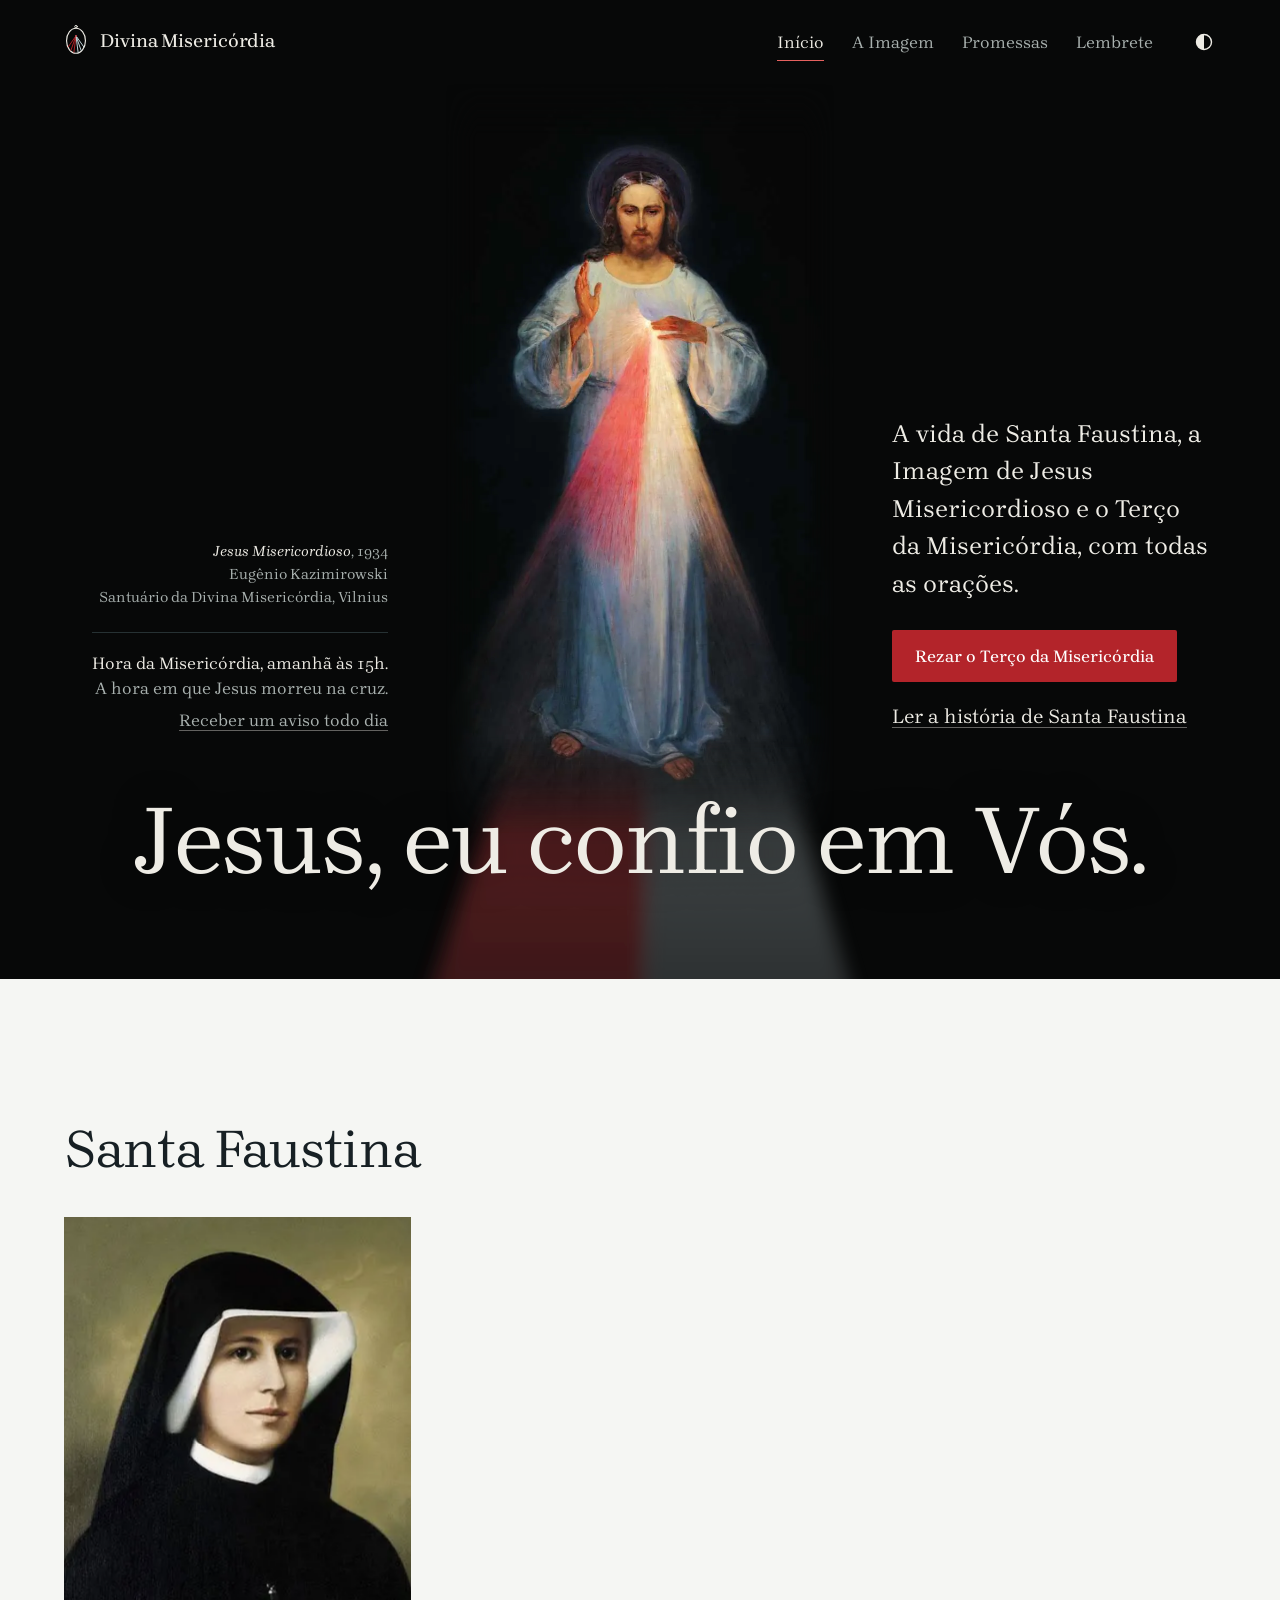
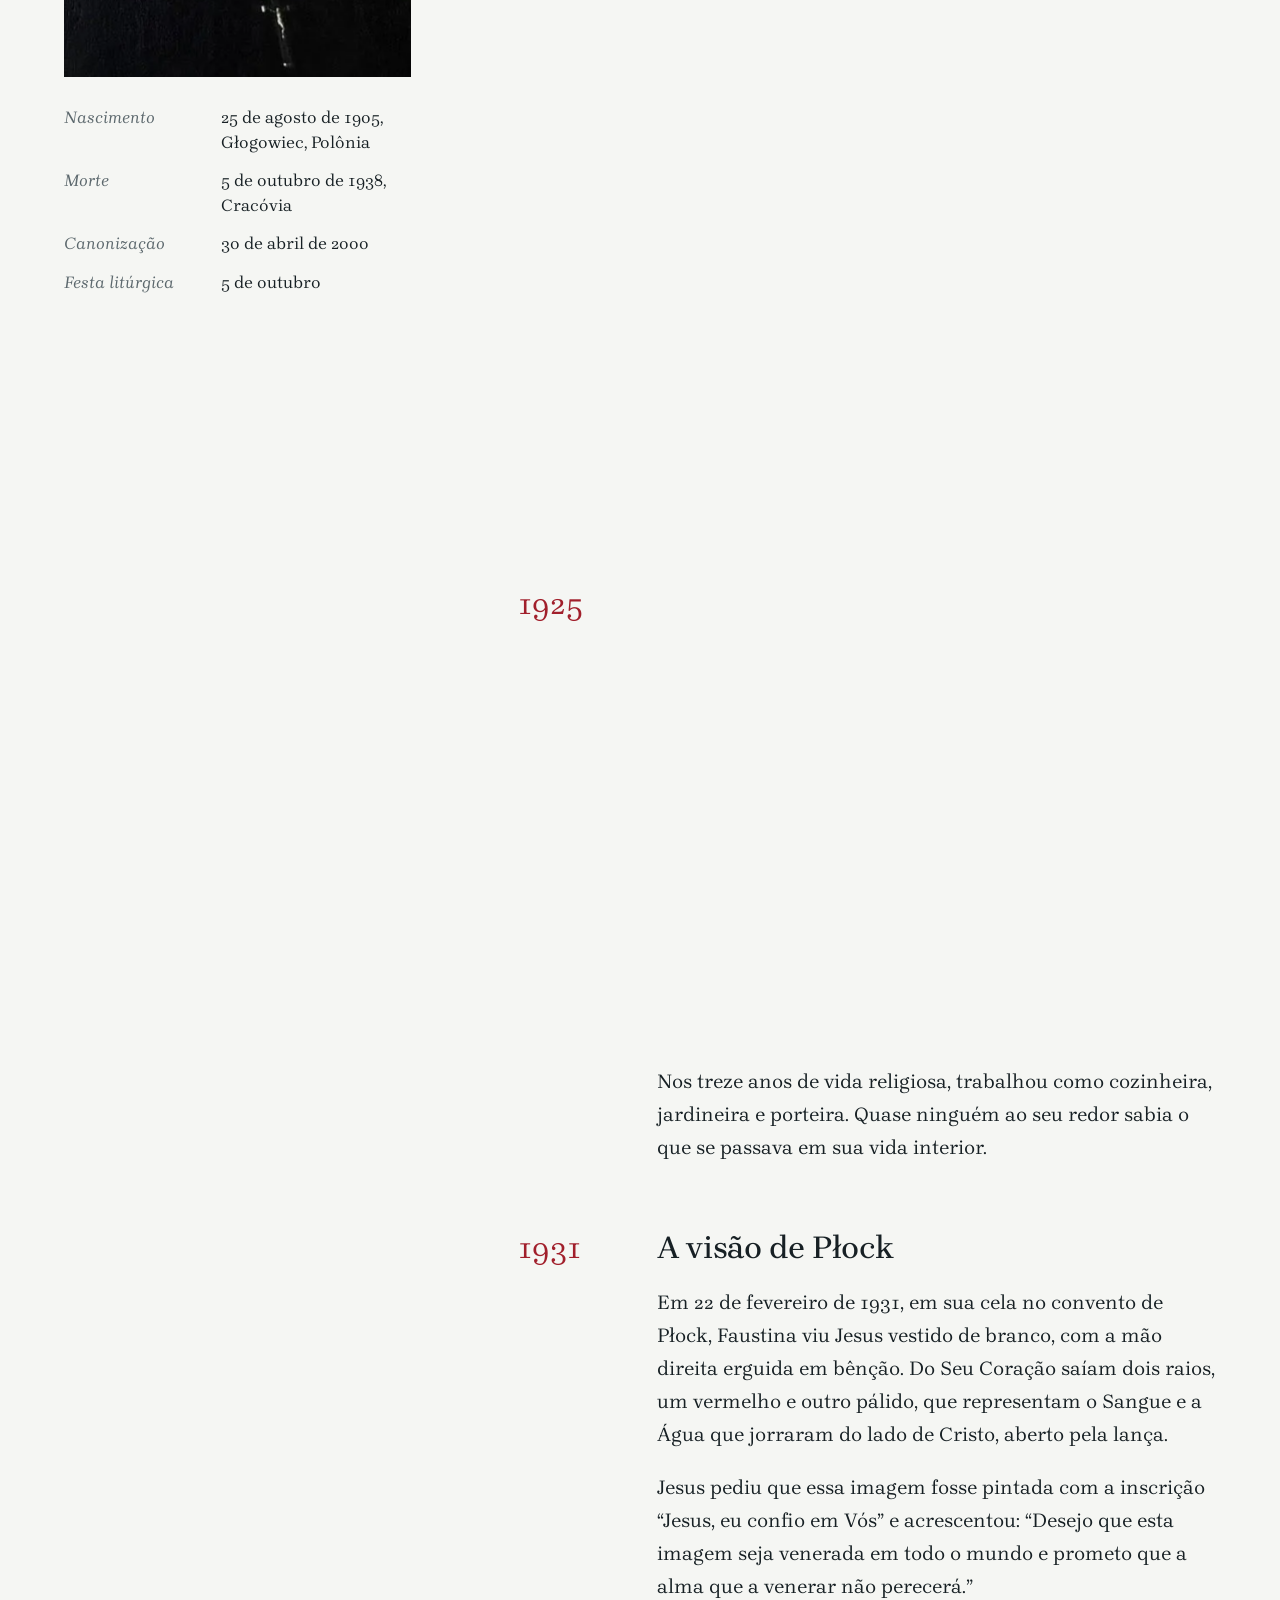
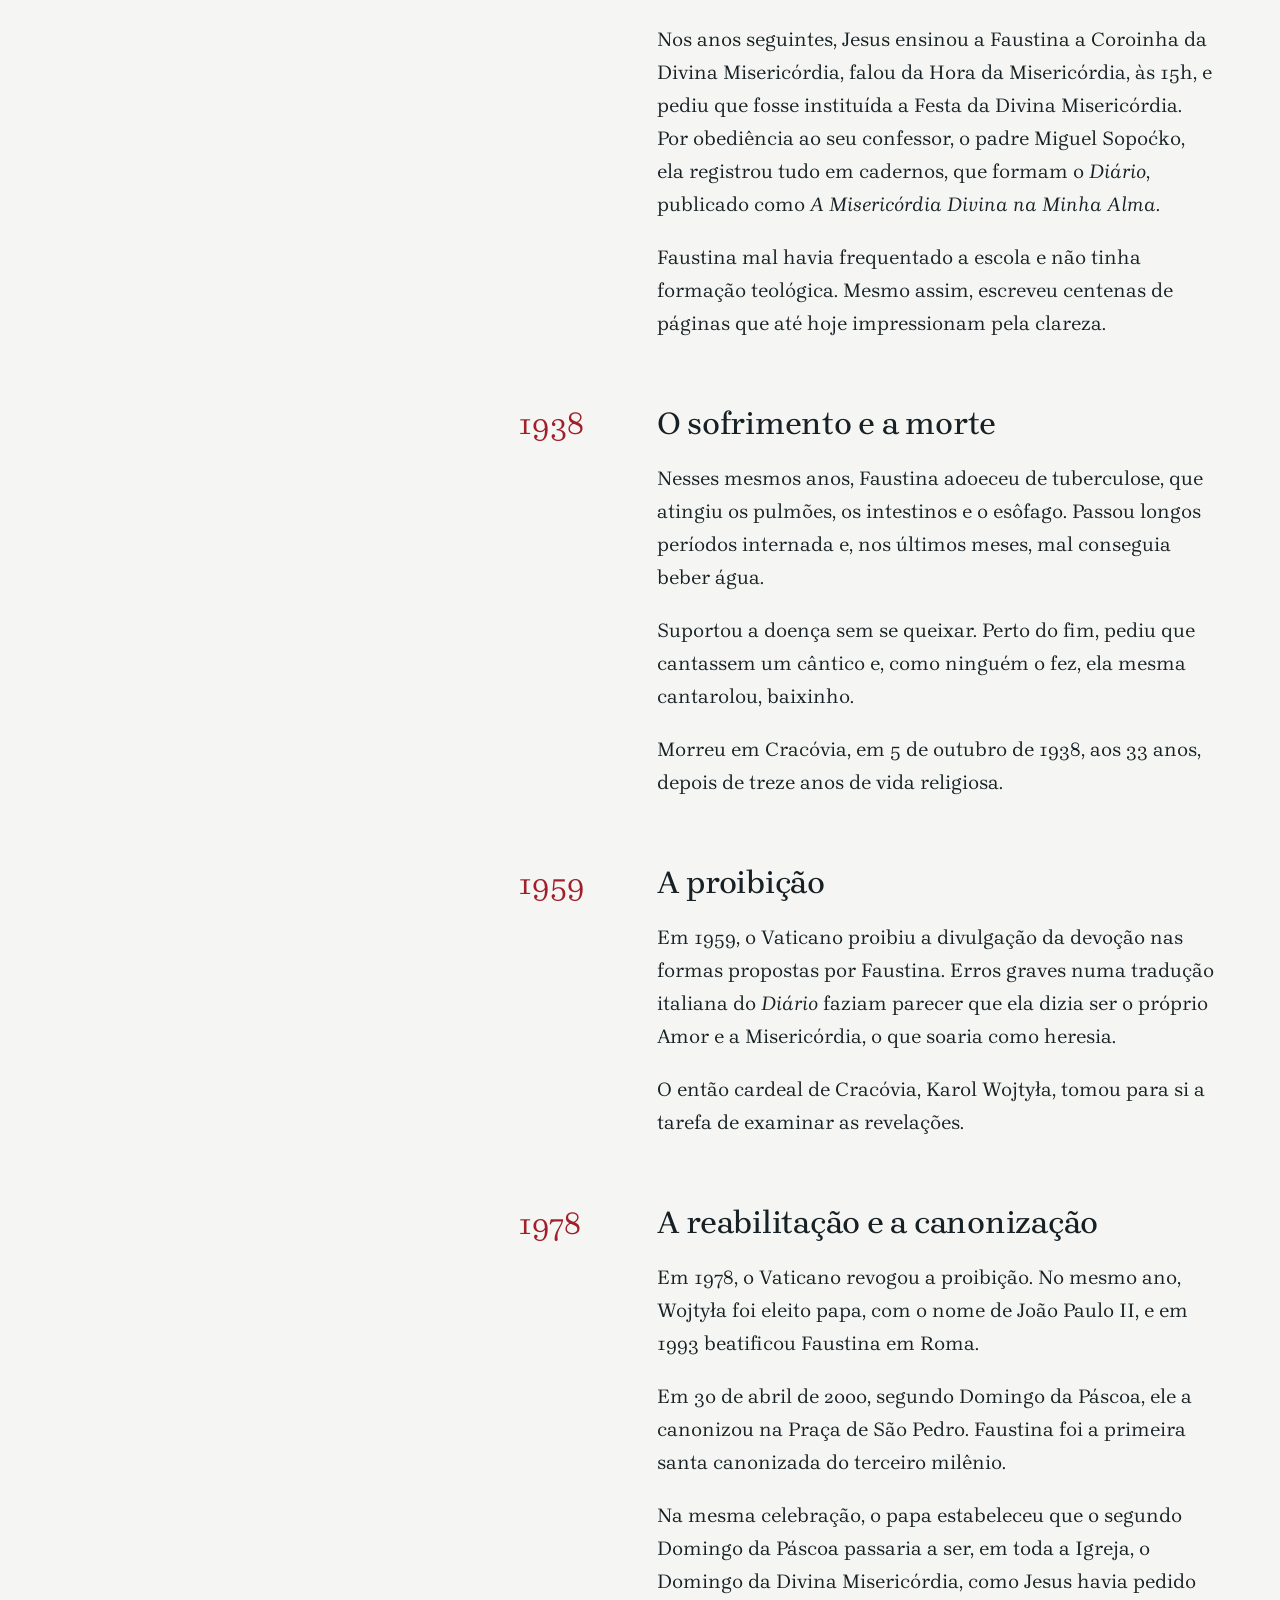
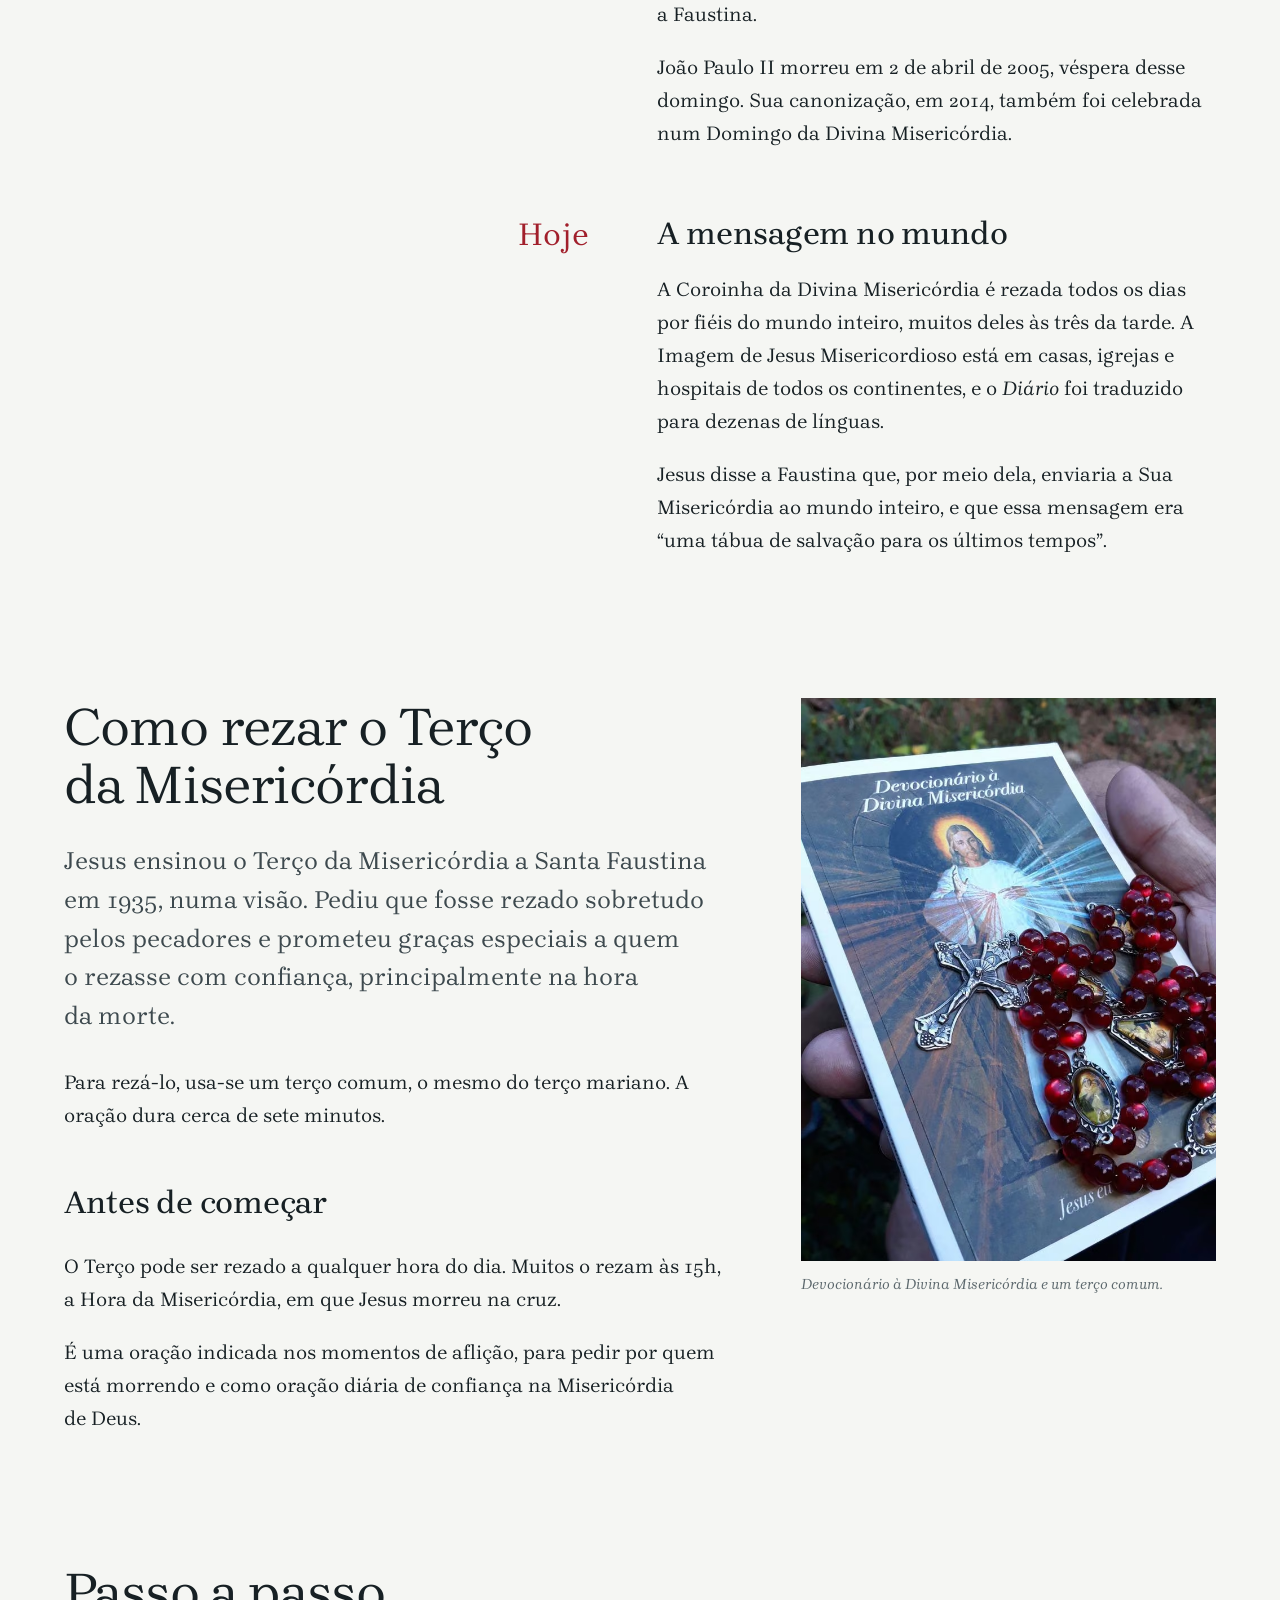
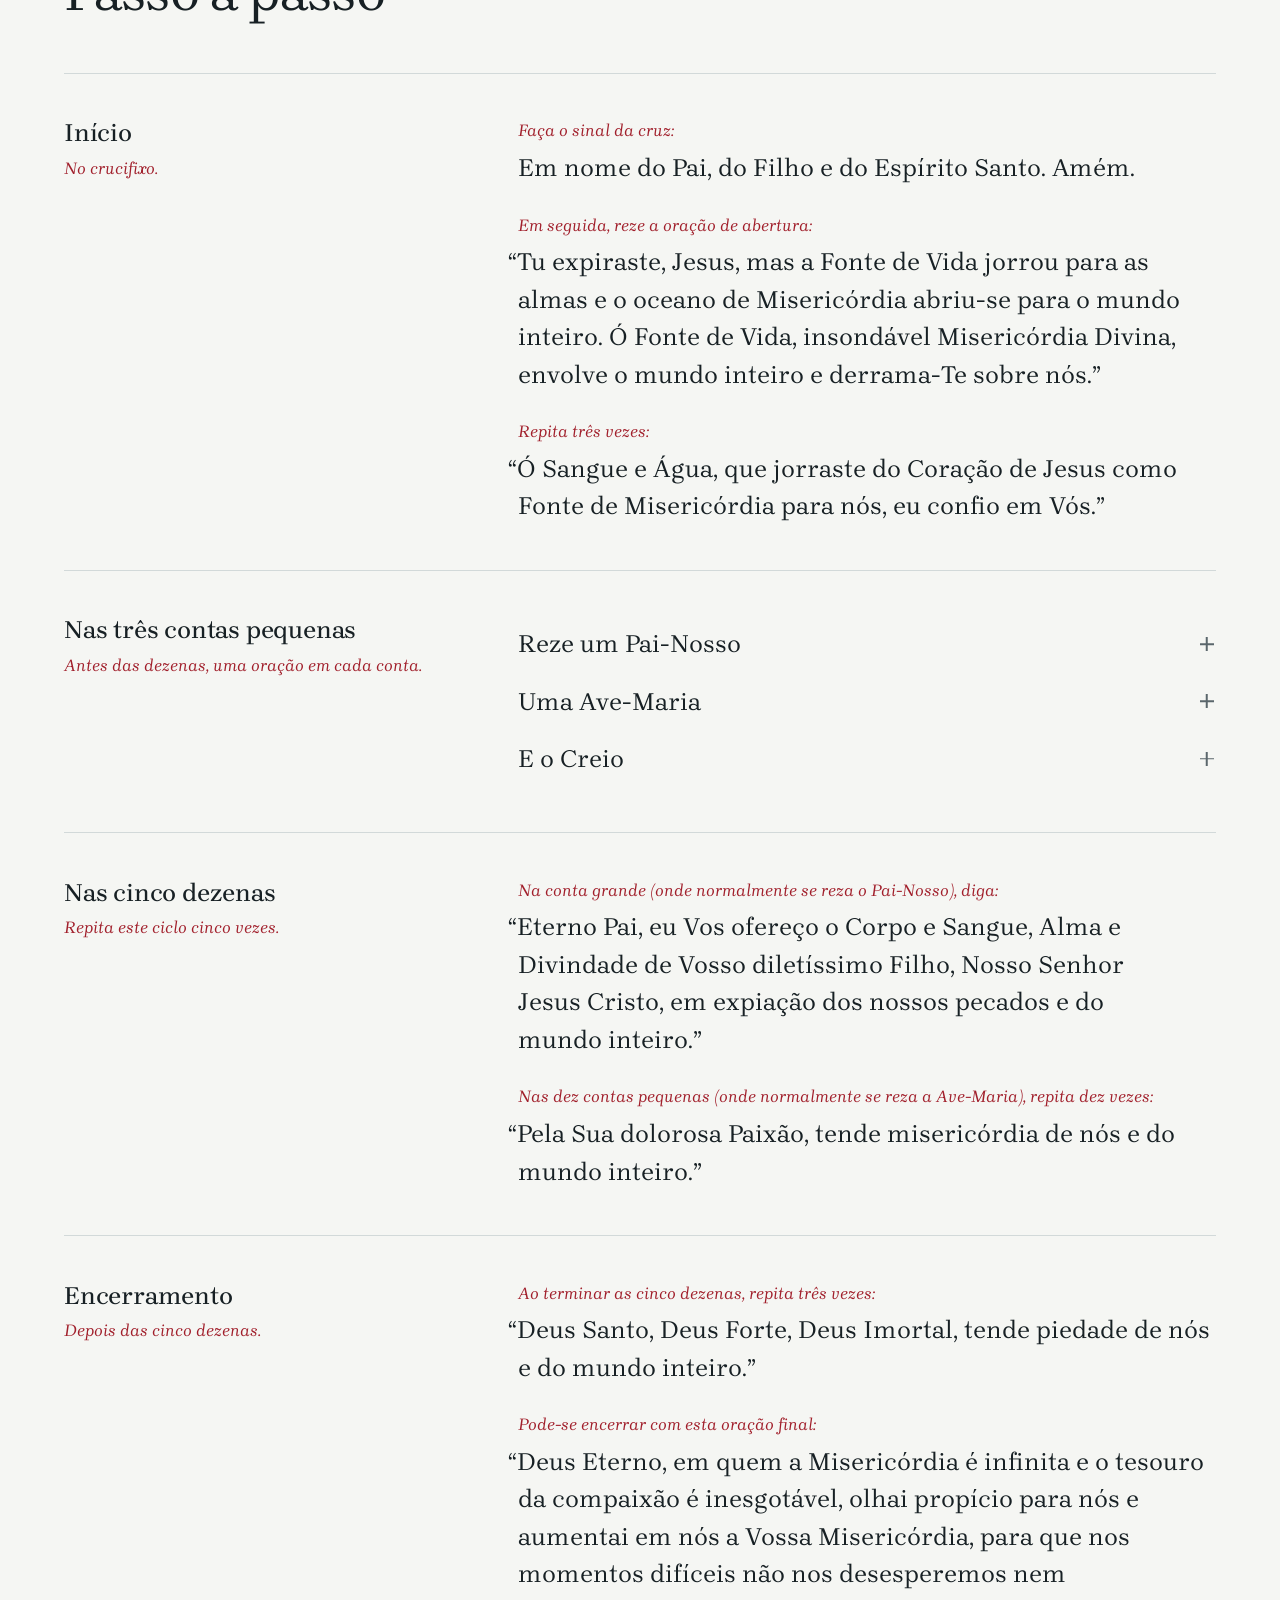
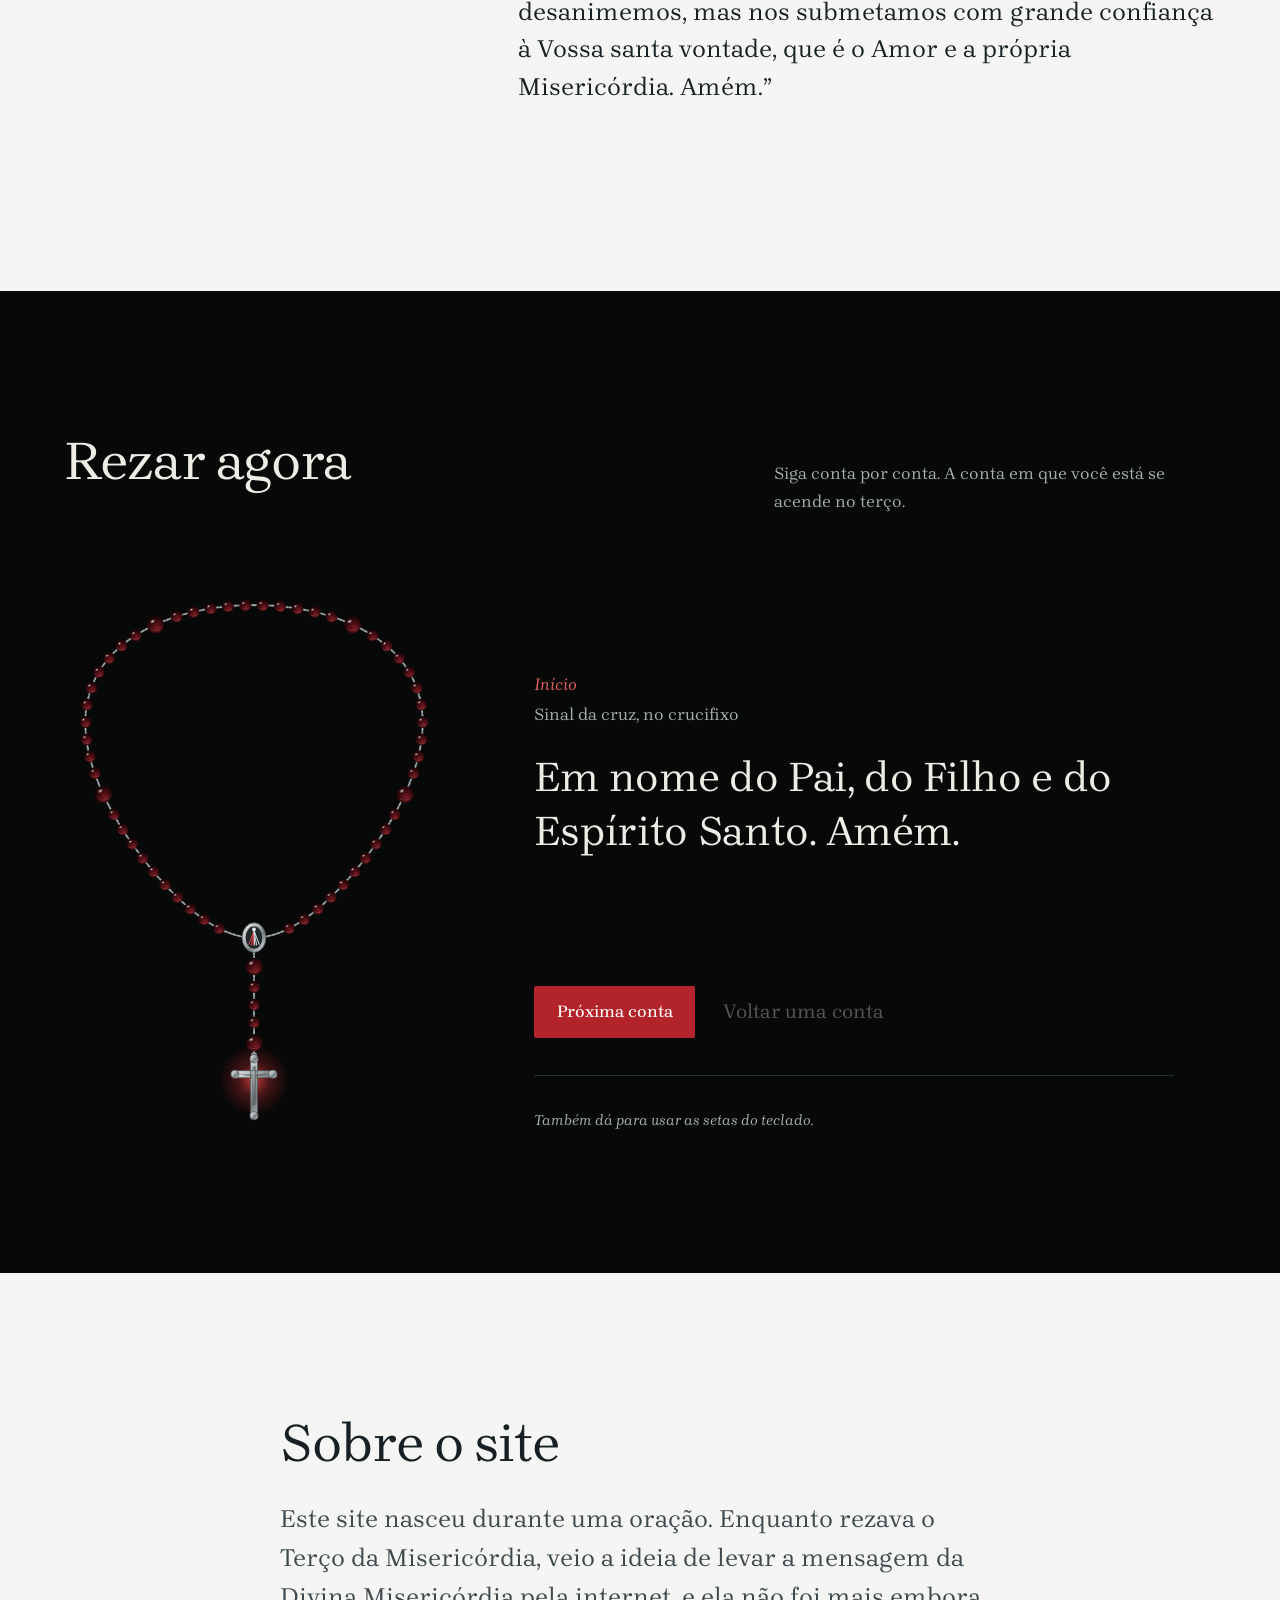
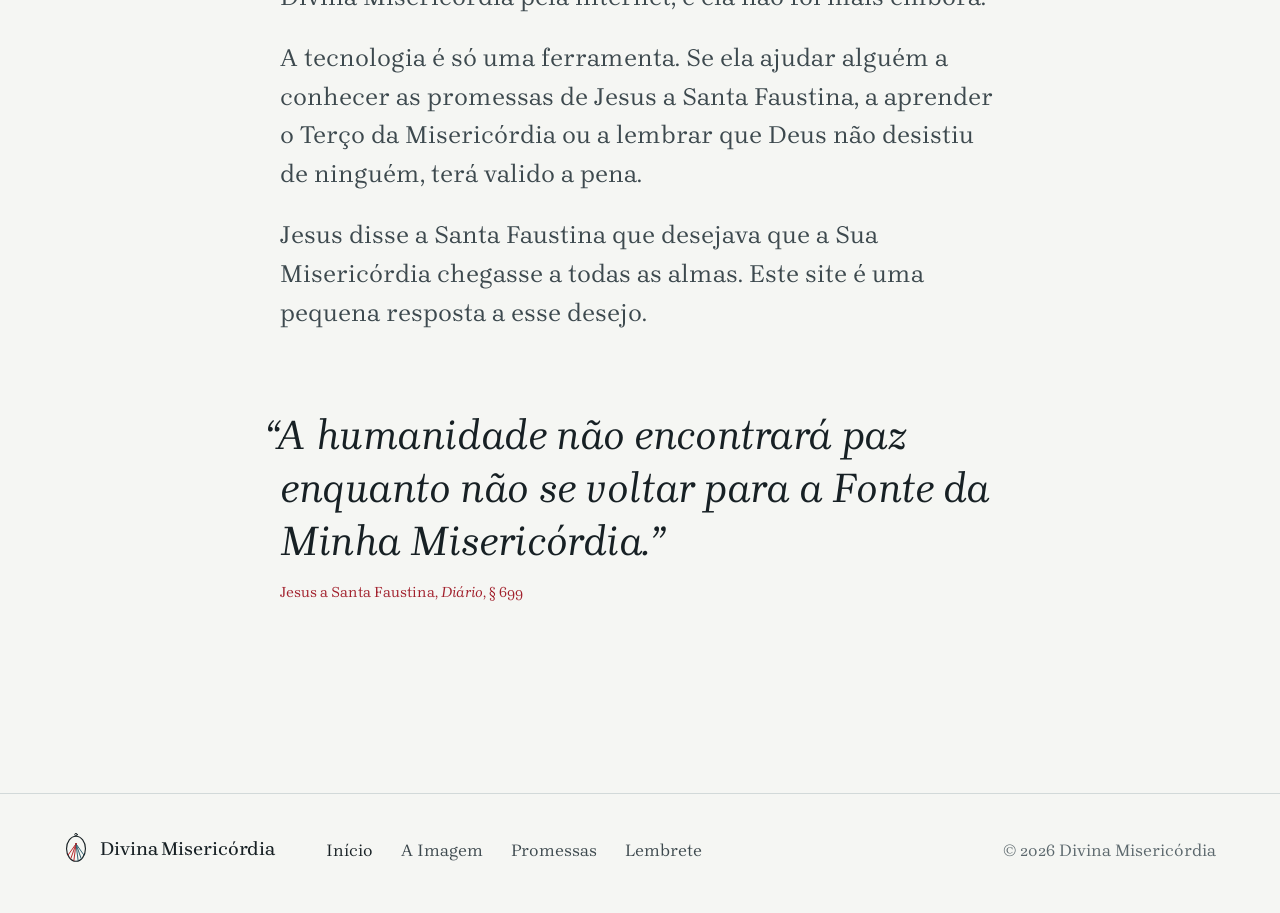
==== index.html @ 6c80dd4c "Aumenta um pouco a pintura da abertura Co-Authored-By: Claude Opus 5.5 <noreply@anthropic.com> Claud" ====
<!doctype html>
<html lang="pt-BR" class="claro">
<head>
<meta charset="utf-8">
<meta name="viewport" content="width=device-width, initial-scale=1, viewport-fit=cover">
<title>Divina Misericórdia</title>
<meta name="description" content="A vida de Santa Faustina, a Imagem de Jesus Misericordioso e o Terço da Misericórdia, com todas as orações.">
<link rel="canonical" href="https://gabrielbuhatem3-maker.github.io/DM/">
<meta property="og:type" content="website">
<meta property="og:site_name" content="Divina Misericórdia">
<meta property="og:locale" content="pt_BR">
<meta property="og:title" content="Divina Misericórdia">
<meta property="og:description" content="A vida de Santa Faustina, a Imagem de Jesus Misericordioso e o Terço da Misericórdia, com todas as orações.">
<meta property="og:url" content="https://gabrielbuhatem3-maker.github.io/DM/">
<meta property="og:image" content="https://gabrielbuhatem3-maker.github.io/DM/assets/img/compartilhar.jpg">
<meta property="og:image:width" content="1200">
<meta property="og:image:height" content="630">
<meta property="og:image:alt" content="“Jesus, eu confio em Vós.” ao lado da pintura de Jesus Misericordioso.">
<meta name="twitter:card" content="summary_large_image">
<meta name="theme-color" content="#070808">
<link rel="icon" href="assets/img/marca.svg" type="image/svg+xml">
<link rel="apple-touch-icon" href="assets/img/icone-180.png">
<link rel="manifest" href="site.webmanifest">
<link rel="preload" href="assets/img/jesus-misericordioso.webp" as="image" type="image/webp" fetchpriority="high">
<link rel="preload" href="assets/fonts/brygada-1918-latin.woff2" as="font" type="font/woff2" crossorigin>
<link rel="preload" href="assets/fonts/brygada-1918-italic-latin.woff2" as="font" type="font/woff2" crossorigin>
<script type="speculationrules">{"prerender":[{"where":{"href_matches":"/*"},"eagerness":"moderate"}]}</script>
<link rel="stylesheet" href="assets/css/style.css?v=dm-a3884023c3">
<script>
  // Antes da primeira pintura, para a página já nascer do jeito certo.
  (function (h) {
    h.classList.add('js');
    // Tema: o que a pessoa escolheu no botão; se nunca escolheu, o do aparelho.
    var t = null;
    try { t = localStorage.getItem('tema'); } catch (e) {}
    var escuro = t ? t === 'escuro' : !!(window.matchMedia && matchMedia('(prefers-color-scheme: dark)').matches);
    if (escuro) {
      h.classList.replace('claro', 'escuro');
      var cor = document.querySelector('meta[name="theme-color"]');
      if (cor && cor.content !== '#070808') cor.content = '#0E1315';
    }
    // A abertura do Início anima por inteiro só na primeira vez da visita.
    try { if (sessionStorage.getItem('abertura')) h.classList.add('ja-abriu'); } catch (e) {}
    // Primeira visita: guarda o site no aparelho, com o progresso na tela (uma vez só).
    // Depois: a tela de carregamento só aparece se algo demorar mais de 0,4 s.
    h.classList.add('carregando');
    try {
      var c = navigator.connection;
      if (!localStorage.getItem('site-guardado') && !sessionStorage.getItem('preparo') && !(c && c.saveData)) h.classList.add('baixando-site');
    } catch (e) {}
    // Se o script principal não chegar, nada fica preso atrás da tela.
    setTimeout(function () { h.classList.remove('carregando', 'baixando-site'); }, h.classList.contains('baixando-site') ? 26000 : 8000);
  })(document.documentElement);
</script>
</head>
<body>
<a class="pular" href="#conteudo">Pular para o conteúdo</a>
<div class="progresso" aria-hidden="true"></div>
<div class="carregador" aria-hidden="true">
  <div class="cg-in">
    <svg class="cg-marca" width="84" height="105" viewBox="0 0 32 40">
      <g fill="none" stroke-linecap="round">
        <circle class="cg-argola" cx="16" cy="2.2" r="1.7" stroke-width="1.1"/>
        <ellipse class="cg-aro" pathLength="1" cx="16" cy="21" rx="12.6" ry="16.6" stroke-width="1.1"/>
        <path class="cg-raio cg-r" pathLength="1" d="M16 14.5L5.6 29.2"/><path class="cg-raio cg-r" pathLength="1" d="M16 14.5L9.2 33.8"/><path class="cg-raio cg-r" pathLength="1" d="M16 14.5L13.2 36.3"/><path class="cg-raio cg-p" pathLength="1" d="M16 14.5L18.8 36.3"/><path class="cg-raio cg-p" pathLength="1" d="M16 14.5L22.8 33.8"/><path class="cg-raio cg-p" pathLength="1" d="M16 14.5L26.4 29.2"/>
        <circle class="cg-ponto" cx="16" cy="14.5" r="1.15"/>
      </g>
    </svg>
    <p class="cg-nome">Divina Misericórdia</p>
    <p class="cg-estado">Preparando o site: <span class="cg-pct">0%</span></p>
    <p class="cg-nota">Só na primeira visita. Depois ele abre na hora, até sem internet.</p>
    <button type="button" class="cg-entrar" hidden>Entrar agora</button>
    <p class="cg-oracao">Ó Sangue e Água, que jorraste do Coração de Jesus como Fonte de Misericórdia para nós, eu confio em Vós.</p>
  </div>
</div>

<header class="topo topo-noite">
  <div class="wrap topo-in">
    <a href="index.html" class="marca"><svg class="marca-svg" width="24" height="30" viewBox="0 0 32 40" aria-hidden="true"><g fill="none" stroke-linecap="round"><circle cx="16" cy="2.2" r="1.7" stroke="currentColor" stroke-width="1.2"/><ellipse cx="16" cy="21" rx="12.6" ry="16.6" stroke="currentColor" stroke-width="1.5"/><path class="mk-r" d="M16 14.5L5.6 29.2M16 14.5L9.2 33.8M16 14.5L13.2 36.3"/><path class="mk-p" d="M16 14.5L18.8 36.3M16 14.5L22.8 33.8M16 14.5L26.4 29.2"/><circle cx="16" cy="14.5" r="1.25" fill="#B3242A"/></g></svg><span>Divina Misericórdia</span></a>
    <div class="topo-acoes">
      <nav class="nav" aria-label="Principal"><a href="index.html" aria-current="page">Início</a><a href="imagem.html">A Imagem</a><a href="promessas.html">Promessas</a><a href="lembrete.html">Lembrete</a></nav>
      <button type="button" class="tema" id="tema-tg" aria-pressed="false" title="Modo escuro">
        <svg width="20" height="20" viewBox="0 0 20 20" aria-hidden="true"><circle cx="10" cy="10" r="7.5" fill="none" stroke="currentColor" stroke-width="1.4"/><path d="M10 2.5a7.5 7.5 0 0 0 0 15z" fill="currentColor"/></svg>
        <span class="sr">Modo escuro</span>
      </button>
      <details class="menu-m">
        <summary>Menu</summary>
        <div class="menu-painel">
          <div class="wrap topo-in">
            <span class="marca" aria-hidden="true"><svg class="marca-svg" width="24" height="30" viewBox="0 0 32 40" aria-hidden="true"><g fill="none" stroke-linecap="round"><circle cx="16" cy="2.2" r="1.7" stroke="currentColor" stroke-width="1.2"/><ellipse cx="16" cy="21" rx="12.6" ry="16.6" stroke="currentColor" stroke-width="1.5"/><path class="mk-r" d="M16 14.5L5.6 29.2M16 14.5L9.2 33.8M16 14.5L13.2 36.3"/><path class="mk-p" d="M16 14.5L18.8 36.3M16 14.5L22.8 33.8M16 14.5L26.4 29.2"/><circle cx="16" cy="14.5" r="1.25" fill="#B3242A"/></g></svg><span>Divina Misericórdia</span></span>
            <button type="button" class="menu-fecha">Fechar</button>
          </div>
          <nav class="wrap menu-links" aria-label="Menu"><a href="index.html" aria-current="page">Início</a><a href="imagem.html">A Imagem</a><a href="promessas.html">Promessas</a><a href="lembrete.html">Lembrete</a></nav>
          <p class="wrap menu-prece" aria-hidden="true">Jesus, eu confio em Vós.</p>
        </div>
      </details>
    </div>
  </div>
</header>


<main id="conteudo">

<!-- ============ O altar: a pintura e a inscrição ============ -->
<section class="altar" aria-labelledby="h-inicio">
  <div class="altar-grade">
    <h1 id="h-inicio" class="inscricao"><span>Jesus, eu confio em Vós.</span></h1>
    <figure class="quadro">
      <div class="raios-caixa" aria-hidden="true"><div class="raios-entra">
      <svg class="raios" viewBox="0 0 500 321.4" preserveAspectRatio="none" aria-hidden="true">
        <defs>
          <linearGradient id="g-sangue" gradientUnits="userSpaceOnUse" x1="0" y1="61" x2="0" y2="321">
            <stop offset="0" stop-color="#E2474B" stop-opacity="0"/>
            <stop offset=".36" stop-color="#E2474B" stop-opacity="0"/>
            <stop offset=".52" stop-color="#E2474B" stop-opacity=".34"/>
            <stop offset="1" stop-color="#E2474B" stop-opacity="0"/>
          </linearGradient>
          <linearGradient id="g-agua" gradientUnits="userSpaceOnUse" x1="0" y1="61" x2="0" y2="321">
            <stop offset="0" stop-color="#D6E7EC" stop-opacity="0"/>
            <stop offset=".36" stop-color="#D6E7EC" stop-opacity="0"/>
            <stop offset=".52" stop-color="#D6E7EC" stop-opacity=".26"/>
            <stop offset="1" stop-color="#D6E7EC" stop-opacity="0"/>
          </linearGradient>
          <filter id="f-luz" x="-20%" y="-20%" width="140%" height="140%"><feGaussianBlur stdDeviation="2.4"/></filter>
        </defs>
        <g filter="url(#f-luz)">
          <polygon class="r-sangue" points="254.4,61.4 166,321.4 250,321.4" fill="url(#g-sangue)"/>
          <polygon class="r-agua" points="254.4,61.4 250,321.4 330,321.4" fill="url(#g-agua)"/>
        </g>
      </svg>
      </div></div>
      <picture><source srcset="assets/img/jesus-misericordioso.webp" type="image/webp"><img src="assets/img/jesus-misericordioso.jpg" width="726" height="1414" fetchpriority="high" alt="Pintura de Jesus vestido de branco sobre fundo escuro, com a mão direita erguida em bênção e a esquerda sobre o peito, de onde saem um raio vermelho e um raio pálido."></picture>
      <!-- PENDENTE: confirmar a fonte do arquivo e a licença com o responsável pelo site. -->
    </figure>

    <div class="altar-lado altar-esq">
      <p class="ficha"><em>Jesus Misericordioso</em>, 1934<br>Eugênio Kazimirowski<br>Santuário da Divina Misericórdia, Vilnius</p>
      <p class="hora" id="hora" hidden></p>
    </div>

    <div class="altar-lado altar-dir">
      <p class="altar-lead">A vida de Santa Faustina, a Imagem de Jesus Misericordioso e o Terço da Misericórdia, com todas as orações.</p>
      <div class="altar-acoes">
        <a href="#rezar" class="btn btn-noite">Rezar o Terço da Misericórdia</a>
        <a href="#faustina" class="lnk">Ler a história de Santa Faustina</a>
      </div>
    </div>

  </div>
</section>

<!-- ============ Santa Faustina ============ -->
<section id="faustina" class="sec" aria-labelledby="h-faustina">
  <div class="wrap vida">
    <div class="vida-lado">
      <h2 id="h-faustina" class="h2">Santa Faustina</h2>
      <figure class="retrato">
        <picture><source srcset="assets/img/santa-faustina.webp" type="image/webp"><img src="assets/img/santa-faustina.jpg" width="452" height="600" loading="lazy" alt="Retrato pintado de Santa Faustina com o hábito preto e o véu branco das Irmãs de Nossa Senhora da Misericórdia, com um crucifixo no peito."></picture>
        <!-- PENDENTE: autor, fonte e licença do retrato. -->
      </figure>
      <dl class="dados">
        <div><dt>Nascimento</dt><dd>25 de agosto de 1905, Głogowiec, Polônia</dd></div>
        <div><dt>Morte</dt><dd>5 de outubro de 1938, Cracóvia</dd></div>
        <div><dt>Canonização</dt><dd>30 de abril de 2000</dd></div>
        <div><dt>Festa litúrgica</dt><dd>5 de outubro</dd></div>
      </dl>
    </div>

    <div class="anos">
      <article class="ano">
        <p class="ano-n">1905</p>
        <details class="topico" open>
          <summary><h3 id="a-1905" class="h3">Uma menina chamada Helena</h3><span class="sinal" aria-hidden="true"></span></summary>
          <div class="texto">
          <p>Helena Kowalska nasceu em 25 de agosto de 1905, em Głogowiec, uma pequena aldeia da Polônia. Era a terceira dos dez filhos de Estanislau e Mariana Kowalska, uma família de camponeses pobres e de muita fé.</p>
          <p>Anos mais tarde, ela escreveria no <em>Diário</em>: “Quando eu tinha sete anos, ouvi pela primeira vez a voz de Deus na minha alma.”</p>
          <p>Aos 16 anos, saiu de casa para trabalhar como doméstica e ajudar no sustento da família. Pediu aos pais permissão para entrar no convento em 1920 e de novo em 1922, e nas duas vezes eles recusaram.</p>
          </div>
        </details>
      </article>

      <article class="ano">
        <p class="ano-n">1924</p>
        <details class="topico" open>
          <summary><h3 id="a-1924" class="h3">O baile e a virada</h3><span class="sinal" aria-hidden="true"></span></summary>
          <div class="texto">
          <p>Por algum tempo, Helena tentou calar esse chamado e viveu como as outras moças da época: trabalhava, ajudava a família e participava da vida social.</p>
          <p>Num baile com uma de suas irmãs, viu Jesus sofredor, coberto de chagas, que lhe disse: “Até quando hei de ter paciência contigo e até quando tu Me desiludirás?” (<em>Diário</em>, 9).</p>
          <p>Saiu do baile sem dizer nada e foi rezar na catedral mais próxima. Ali ouviu: “Vai imediatamente a Varsóvia e lá entrarás no convento.” Partiu levando apenas a roupa do corpo.</p>
          </div>
        </details>
      </article>

      <article class="ano">
        <p class="ano-n">1925</p>
        <details class="topico" open>
          <summary><h3 id="a-1925" class="h3">A entrada no convento</h3><span class="sinal" aria-hidden="true"></span></summary>
          <div class="texto">
          <p>Em Varsóvia, foi recusada por vários conventos e continuou trabalhando e economizando.</p>
          <p>Antes de aceitá-la na Congregação das Irmãs de Nossa Senhora da Misericórdia, a Madre Superiora pediu que ela fosse à capela perguntar a Jesus se aquele era o lugar certo. Jesus respondeu: “Eu te aceito, tu estás no Meu Coração” (<em>Diário</em>, 14). A Madre disse então: “Se o Senhor te aceitou, eu também te aceitarei.” Helena entrou na Congregação em 1º de agosto de 1925.</p>
          <p>Ali recebeu o hábito e um novo nome, Irmã Maria Faustina do Santíssimo Sacramento, e em 1928 fez os primeiros votos.</p>
          <p>Nos treze anos de vida religiosa, trabalhou como cozinheira, jardineira e porteira. Quase ninguém ao seu redor sabia o que se passava em sua vida interior.</p>
          </div>
        </details>
      </article>

      <article class="ano">
        <p class="ano-n">1931</p>
        <details class="topico" open>
          <summary><h3 id="a-1931" class="h3">A visão de Płock</h3><span class="sinal" aria-hidden="true"></span></summary>
          <div class="texto">
          <p>Em 22 de fevereiro de 1931, em sua cela no convento de Płock, Faustina viu Jesus vestido de branco, com a mão direita erguida em bênção. Do Seu Coração saíam dois raios, um vermelho e outro pálido, que representam o Sangue e a Água que jorraram do lado de Cristo, aberto pela lança.</p>
          <p>Jesus pediu que essa imagem fosse pintada com a inscrição “Jesus, eu confio em Vós” e acrescentou: “Desejo que esta imagem seja venerada em todo o mundo e prometo que a alma que a venerar não perecerá.”</p>
          <p>Nos anos seguintes, Jesus ensinou a Faustina a Coroinha da Divina Misericórdia, falou da Hora da Misericórdia, às 15h, e pediu que fosse instituída a Festa da Divina Misericórdia. Por obediência ao seu confessor, o padre Miguel Sopoćko, ela registrou tudo em cadernos, que formam o <em>Diário</em>, publicado como <em>A Misericórdia Divina na Minha Alma</em>.</p>
          <p>Faustina mal havia frequentado a escola e não tinha formação teológica. Mesmo assim, escreveu centenas de páginas que até hoje impressionam pela clareza.</p>
          </div>
        </details>
      </article>

      <article class="ano">
        <p class="ano-n">1938</p>
        <details class="topico" open>
          <summary><h3 id="a-1938" class="h3">O sofrimento e a morte</h3><span class="sinal" aria-hidden="true"></span></summary>
          <div class="texto">
          <p>Nesses mesmos anos, Faustina adoeceu de tuberculose, que atingiu os pulmões, os intestinos e o esôfago. Passou longos períodos internada e, nos últimos meses, mal conseguia beber água.</p>
          <p>Suportou a doença sem se queixar. Perto do fim, pediu que cantassem um cântico e, como ninguém o fez, ela mesma cantarolou, baixinho.</p>
          <p>Morreu em Cracóvia, em 5 de outubro de 1938, aos 33 anos, depois de treze anos de vida religiosa.</p>
          </div>
        </details>
      </article>

      <article class="ano">
        <p class="ano-n">1959</p>
        <details class="topico" open>
          <summary><h3 id="a-1959" class="h3">A proibição</h3><span class="sinal" aria-hidden="true"></span></summary>
          <div class="texto">
          <p>Em 1959, o Vaticano proibiu a divulgação da devoção nas formas propostas por Faustina. Erros graves numa tradução italiana do <em>Diário</em> faziam parecer que ela dizia ser o próprio Amor e a Misericórdia, o que soaria como heresia.</p>
          <p>O então cardeal de Cracóvia, Karol Wojtyła, tomou para si a tarefa de examinar as revelações.</p>
          </div>
        </details>
      </article>

      <article class="ano">
        <p class="ano-n">1978</p>
        <details class="topico" open>
          <summary><h3 id="a-1978" class="h3">A reabilitação e a canonização</h3><span class="sinal" aria-hidden="true"></span></summary>
          <div class="texto">
          <p>Em 1978, o Vaticano revogou a proibição. No mesmo ano, Wojtyła foi eleito papa, com o nome de João Paulo II, e em 1993 beatificou Faustina em Roma.</p>
          <p>Em 30 de abril de 2000, segundo Domingo da Páscoa, ele a canonizou na Praça de São Pedro. Faustina foi a primeira santa canonizada do terceiro milênio.</p>
          <p>Na mesma celebração, o papa estabeleceu que o segundo Domingo da Páscoa passaria a ser, em toda a Igreja, o Domingo da Divina Misericórdia, como Jesus havia pedido a Faustina.</p>
          <p>João Paulo II morreu em 2 de abril de 2005, véspera desse domingo. Sua canonização, em 2014, também foi celebrada num Domingo da Divina Misericórdia.</p>
          </div>
        </details>
      </article>

      <article class="ano">
        <p class="ano-n">Hoje</p>
        <details class="topico" open>
          <summary><h3 id="a-hoje" class="h3">A mensagem no mundo</h3><span class="sinal" aria-hidden="true"></span></summary>
          <div class="texto">
          <p>A Coroinha da Divina Misericórdia é rezada todos os dias por fiéis do mundo inteiro, muitos deles às três da tarde. A Imagem de Jesus Misericordioso está em casas, igrejas e hospitais de todos os continentes, e o <em>Diário</em> foi traduzido para dezenas de línguas.</p>
          <p>Jesus disse a Faustina que, por meio dela, enviaria a Sua Misericórdia ao mundo inteiro, e que essa mensagem era “uma tábua de salvação para os últimos tempos”.</p>
          </div>
        </details>
      </article>
    </div>
  </div>
</section>

<!-- ============ Como rezar o Terço ============ -->
<section id="terco" class="sec" aria-labelledby="h-terco">
  <div class="wrap">
    <div class="terco-intro">
      <div>
        <h2 id="h-terco" class="h2">Como rezar o Terço da Misericórdia</h2>
        <p class="lead">Jesus ensinou o Terço da Misericórdia a Santa Faustina em 1935, numa visão. Pediu que fosse rezado sobretudo pelos pecadores e prometeu graças especiais a quem o rezasse com confiança, principalmente na hora da morte.</p>
        <div class="texto">
          <p>Para rezá-lo, usa-se um terço comum, o mesmo do terço mariano. A oração dura cerca de sete minutos.</p>
        </div>
        <h3 class="h3" data-recolhe>Antes de começar</h3>
        <div class="texto">
          <p>O Terço pode ser rezado a qualquer hora do dia. Muitos o rezam às 15h, a Hora da Misericórdia, em que Jesus morreu na cruz.</p>
          <p>É uma oração indicada nos momentos de aflição, para pedir por quem está morrendo e como oração diária de confiança na Misericórdia de Deus.</p>
        </div>
      </div>
      <figure class="foto-terco">
        <picture><source srcset="assets/img/terco-devocionario.avif" type="image/avif"><source srcset="assets/img/terco-devocionario.webp" type="image/webp"><img src="assets/img/terco-devocionario.jpg" width="736" height="1177" loading="lazy" alt="Mão segurando um devocionário à Divina Misericórdia, com a Imagem de Jesus Misericordioso na capa, e sobre ele um terço de contas vermelhas com crucifixo e medalhas."></picture>
        <!-- PENDENTE: autor da foto. -->
        <figcaption class="legenda">Devocionário à Divina Misericórdia e um terço comum.</figcaption>
      </figure>
    </div>

    <section class="passos" aria-labelledby="h-passos">
      <h3 id="h-passos" class="h2">Passo a passo</h3>

      <section class="etapa" aria-labelledby="h-e1">
        <div class="etapa-cab"><h4 id="h-e1" class="h3">Início</h4><p class="rubrica">No crucifixo.</p></div>
        <div class="etapa-corpo">
          <div>
            <p class="instr rubrica">Faça o sinal da cruz:</p>
            <p class="oracao">Em nome do Pai, do Filho e do Espírito Santo. Amém.</p>
          </div>
          <div>
            <p class="instr rubrica">Em seguida, reze a oração de abertura:</p>
            <p class="oracao aspas">“Tu expiraste, Jesus, mas a Fonte de Vida jorrou para as almas e o oceano de Misericórdia abriu-se para o mundo inteiro. Ó Fonte de Vida, insondável Misericórdia Divina, envolve o mundo inteiro e derrama-Te sobre nós.”</p>
          </div>
          <div>
            <p class="instr rubrica">Repita três vezes:</p>
            <p class="oracao aspas">“Ó Sangue e Água, que jorraste do Coração de Jesus como Fonte de Misericórdia para nós, eu confio em Vós.”</p>
          </div>
        </div>
      </section>

      <section class="etapa" aria-labelledby="h-e2">
        <div class="etapa-cab"><h4 id="h-e2" class="h3">Nas três contas pequenas</h4><p class="rubrica">Antes das dezenas, uma oração em cada conta.</p></div>
        <div class="etapa-corpo">
          <div class="comuns">
            <details class="comum">
              <summary>Reze um Pai-Nosso<span class="sinal" aria-hidden="true"></span></summary>
              <p class="oracao">Pai-Nosso que estais no Céu, santificado seja o Vosso nome, venha a nós o Vosso reino, seja feita a Vossa vontade assim na Terra como no Céu. O pão nosso de cada dia nos dai hoje, perdoai-nos as nossas ofensas assim como nós perdoamos a quem nos tem ofendido, e não nos deixeis cair em tentação, mas livrai-nos do mal. Amém.</p>
            </details>
            <details class="comum">
              <summary>Uma Ave-Maria<span class="sinal" aria-hidden="true"></span></summary>
              <p class="oracao">Ave-Maria, cheia de graça, o Senhor é convosco. Bendita sois vós entre as mulheres e bendito é o fruto do vosso ventre, Jesus. Santa Maria, Mãe de Deus, rogai por nós pecadores, agora e na hora da nossa morte. Amém.</p>
            </details>
            <details class="comum">
              <summary>E o Creio<span class="sinal" aria-hidden="true"></span></summary>
              <p class="oracao">Creio em Deus Pai Todo-Poderoso, Criador do Céu e da Terra. E em Jesus Cristo, Seu único Filho, Nosso Senhor, que foi concebido pelo poder do Espírito Santo, nasceu da Virgem Maria, padeceu sob Pôncio Pilatos, foi crucificado, morto e sepultado, desceu à mansão dos mortos, ressuscitou ao terceiro dia, subiu aos Céus, está sentado à direita de Deus Pai Todo-Poderoso, de onde há de vir a julgar os vivos e os mortos. Creio no Espírito Santo, na Santa Igreja Católica, na comunhão dos Santos, na remissão dos pecados, na ressurreição da carne e na vida eterna. Amém.</p>
            </details>
          </div>
        </div>
      </section>

      <section class="etapa" aria-labelledby="h-e3">
        <div class="etapa-cab"><h4 id="h-e3" class="h3">Nas cinco dezenas</h4><p class="rubrica">Repita este ciclo cinco vezes.</p></div>
        <div class="etapa-corpo">
          <div>
            <p class="instr rubrica">Na conta grande (onde normalmente se reza o Pai-Nosso), diga:</p>
            <p class="oracao aspas">“Eterno Pai, eu Vos ofereço o Corpo e Sangue, Alma e Divindade de Vosso diletíssimo Filho, Nosso Senhor Jesus Cristo, em expiação dos nossos pecados e do mundo inteiro.”</p>
          </div>
          <div>
            <p class="instr rubrica">Nas dez contas pequenas (onde normalmente se reza a Ave-Maria), repita dez vezes:</p>
            <p class="oracao aspas">“Pela Sua dolorosa Paixão, tende misericórdia de nós e do mundo inteiro.”</p>
          </div>
        </div>
      </section>

      <section class="etapa" aria-labelledby="h-e4">
        <div class="etapa-cab"><h4 id="h-e4" class="h3">Encerramento</h4><p class="rubrica">Depois das cinco dezenas.</p></div>
        <div class="etapa-corpo">
          <div>
            <p class="instr rubrica">Ao terminar as cinco dezenas, repita três vezes:</p>
            <p class="oracao aspas">“Deus Santo, Deus Forte, Deus Imortal, tende piedade de nós e do mundo inteiro.”</p>
          </div>
          <div>
            <p class="instr rubrica">Pode-se encerrar com esta oração final:</p>
            <p class="oracao aspas">“Deus Eterno, em quem a Misericórdia é infinita e o tesouro da compaixão é inesgotável, olhai propício para nós e aumentai em nós a Vossa Misericórdia, para que nos momentos difíceis não nos desesperemos nem desanimemos, mas nos submetamos com grande confiança à Vossa santa vontade, que é o Amor e a própria Misericórdia. Amém.”</p>
          </div>
        </div>
      </section>
    </section>
  </div>
</section>

<!-- ============ Rezar agora ============ -->
<section id="rezar" class="sec rezar" aria-labelledby="h-rezar">
  <div class="wrap">
    <div class="rezar-cab">
      <h2 id="h-rezar" class="h2">Rezar agora</h2>
      <p>Siga conta por conta. A conta em que você está se acende no terço.</p>
    </div>
    <div class="rezador" id="rezador" tabindex="-1">
      <svg class="terco-svg" id="terco-svg" viewBox="0 0 320 466" role="img" aria-label="Terço"></svg>
      <div class="rz-col">
        <div class="rz-texto" aria-live="polite">
          <p class="rz-fase" id="rz-fase">Início</p>
          <p class="rz-conta" id="rz-conta">No crucifixo</p>
          <p class="rz-oracao" id="rz-oracao">Em nome do Pai, do Filho e do Espírito Santo. Amém.</p>
        </div>
        <div class="rz-acoes">
          <button type="button" class="btn btn-noite" id="rz-prox">Próxima conta</button>
          <button type="button" class="lnk" id="rz-volta">Voltar uma conta</button>
        </div>
        <div class="rz-progresso">
          <div class="rz-barra" aria-hidden="true"><span></span></div>
          <button type="button" class="lnk rz-recomeca" id="rz-recomeca" hidden>Recomeçar</button>
        </div>
        <p class="rz-dica">Também dá para usar as setas do teclado.</p>
      </div>
    </div>
  </div>
</section>

<!-- ============ Sobre o site ============ -->
<section id="sobre" class="sec" aria-labelledby="h-sobre">
  <div class="wrap">
    <div class="sobre">
      <h2 id="h-sobre" class="h2">Sobre o site</h2>
      <div class="texto" data-continua="1">
        <p>Este site nasceu durante uma oração. Enquanto rezava o Terço da Misericórdia, veio a ideia de levar a mensagem da Divina Misericórdia pela internet, e ela não foi mais embora.</p>
        <p>A tecnologia é só uma ferramenta. Se ela ajudar alguém a conhecer as promessas de Jesus a Santa Faustina, a aprender o Terço da Misericórdia ou a lembrar que Deus não desistiu de ninguém, terá valido a pena.</p>
        <p>Jesus disse a Santa Faustina que desejava que a Sua Misericórdia chegasse a todas as almas. Este site é uma pequena resposta a esse desejo.</p>
      </div>
      <figure class="cit cit-grande">
        <blockquote>“A humanidade não encontrará paz enquanto não se voltar para a Fonte da Minha Misericórdia.”</blockquote>
        <figcaption>Jesus a Santa Faustina, <em>Diário</em>, §&nbsp;699</figcaption>
      </figure>
    </div>
  </div>
</section>

</main>

<footer class="rodape">
  <div class="wrap rodape-in">
    <a href="index.html" class="marca"><svg class="marca-svg" width="24" height="30" viewBox="0 0 32 40" aria-hidden="true"><g fill="none" stroke-linecap="round"><circle cx="16" cy="2.2" r="1.7" stroke="currentColor" stroke-width="1.2"/><ellipse cx="16" cy="21" rx="12.6" ry="16.6" stroke="currentColor" stroke-width="1.5"/><path class="mk-r" d="M16 14.5L5.6 29.2M16 14.5L9.2 33.8M16 14.5L13.2 36.3"/><path class="mk-p" d="M16 14.5L18.8 36.3M16 14.5L22.8 33.8M16 14.5L26.4 29.2"/><circle cx="16" cy="14.5" r="1.25" fill="#B3242A"/></g></svg><span>Divina Misericórdia</span></a>
    <nav aria-label="Rodapé"><a href="index.html" aria-current="page">Início</a><a href="imagem.html">A Imagem</a><a href="promessas.html">Promessas</a><a href="lembrete.html">Lembrete</a></nav>
    <p>© 2026 Divina Misericórdia</p>
  </div>
</footer>

<script src="assets/js/main.js?v=dm-a3884023c3" defer></script>

</body>
</html>
---- assets/css/style.css ----
/* =========================================================
   Divina Misericórdia · estilos do site

   Princípios
   1. Noite para rezar, dia para ler. O fundo escuro aparece só onde
      se contempla ou se reza: a pintura e o "Rezar agora". Todo texto
      de leitura fica no claro.
   2. Rubricas em vermelho, como nos missais. O vermelho marca
      instruções, referências (§, anos) e a ação principal. Nunca enfeite.
   3. Uma só voz: Brygada 1918, tipo polonês dos anos de Santa
      Faustina. Hierarquia por tamanho, itálico e peso.
   4. Um único gesto ousado: a pintura se dissolve na página e os
      raios continuam para fora do quadro.
   ========================================================= */

/* Brygada 1918 (licença OFL), variável 400–700.
   Dividida por alfabeto: o navegador só baixa o pedaço que a página usa.
   Assim, quando alguém traduz o site (Google Tradutor, Safari, Chrome),
   o texto continua na Brygada em todas as línguas que ela cobre:
   latinas (português, inglês, espanhol, francês, polonês, vietnamita…),
   grego e cirílico (russo, ucraniano…). */
@font-face{font-family:'Brygada 1918';font-style:normal;font-weight:400 700;font-display:swap;src:url("../fonts/brygada-1918-latin.woff2") format('woff2');unicode-range:U+0000-00FF,U+0131,U+0152-0153,U+02BB-02BC,U+02C6,U+02DA,U+02DC,U+0304,U+0308,U+0329,U+2000-206F,U+20AC,U+2122,U+2191,U+2193,U+2212,U+2215,U+FEFF,U+FFFD}
@font-face{font-family:'Brygada 1918';font-style:normal;font-weight:400 700;font-display:swap;src:url("../fonts/brygada-1918-polones.woff2") format('woff2');unicode-range:U+0104-0107,U+0118-0119,U+0141-0144,U+015A-015B,U+0179-017C}
@font-face{font-family:'Brygada 1918';font-style:normal;font-weight:400 700;font-display:swap;src:url("../fonts/brygada-1918-latin-ext.woff2") format('woff2');unicode-range:U+0100-0103,U+0108-0117,U+011A-0140,U+0145-0159,U+015C-0178,U+017D-02BA,U+02BD-02C5,U+02C7-02CC,U+02CE-02D7,U+02DD-02FF,U+1D00-1DBF,U+1E00-1E9F,U+1EF2-1EFF,U+2020,U+20A0-20AB,U+20AD-20C0,U+2113,U+2C60-2C7F,U+A720-A7FF}
@font-face{font-family:'Brygada 1918';font-style:normal;font-weight:400 700;font-display:swap;src:url("../fonts/brygada-1918-vietnamese.woff2") format('woff2');unicode-range:U+0102-0103,U+0110-0111,U+0128-0129,U+0168-0169,U+01A0-01A1,U+01AF-01B0,U+0300-0301,U+0303-0304,U+0308-0309,U+0323,U+0329,U+1EA0-1EF9,U+20AB}
@font-face{font-family:'Brygada 1918';font-style:normal;font-weight:400 700;font-display:swap;src:url("../fonts/brygada-1918-greek.woff2") format('woff2');unicode-range:U+0370-0377,U+037A-037F,U+0384-038A,U+038C,U+038E-03A1,U+03A3-03FF}
@font-face{font-family:'Brygada 1918';font-style:normal;font-weight:400 700;font-display:swap;src:url("../fonts/brygada-1918-cyrillic.woff2") format('woff2');unicode-range:U+0301,U+0400-045F,U+0490-0491,U+04B0-04B1,U+2116}
@font-face{font-family:'Brygada 1918';font-style:normal;font-weight:400 700;font-display:swap;src:url("../fonts/brygada-1918-cyrillic-ext.woff2") format('woff2');unicode-range:U+0460-052F,U+1C80-1C8A,U+20B4,U+2DE0-2DFF,U+A640-A69F,U+FE2E-FE2F}
@font-face{font-family:'Brygada 1918';font-style:italic;font-weight:400 700;font-display:swap;src:url("../fonts/brygada-1918-italic-latin.woff2") format('woff2');unicode-range:U+0000-00FF,U+0131,U+0152-0153,U+02BB-02BC,U+02C6,U+02DA,U+02DC,U+0304,U+0308,U+0329,U+2000-206F,U+20AC,U+2122,U+2191,U+2193,U+2212,U+2215,U+FEFF,U+FFFD}
@font-face{font-family:'Brygada 1918';font-style:italic;font-weight:400 700;font-display:swap;src:url("../fonts/brygada-1918-italic-polones.woff2") format('woff2');unicode-range:U+0104-0107,U+0118-0119,U+0141-0144,U+015A-015B,U+0179-017C}
@font-face{font-family:'Brygada 1918';font-style:italic;font-weight:400 700;font-display:swap;src:url("../fonts/brygada-1918-italic-latin-ext.woff2") format('woff2');unicode-range:U+0100-0103,U+0108-0117,U+011A-0140,U+0145-0159,U+015C-0178,U+017D-02BA,U+02BD-02C5,U+02C7-02CC,U+02CE-02D7,U+02DD-02FF,U+1D00-1DBF,U+1E00-1E9F,U+1EF2-1EFF,U+2020,U+20A0-20AB,U+20AD-20C0,U+2113,U+2C60-2C7F,U+A720-A7FF}
@font-face{font-family:'Brygada 1918';font-style:italic;font-weight:400 700;font-display:swap;src:url("../fonts/brygada-1918-italic-vietnamese.woff2") format('woff2');unicode-range:U+0102-0103,U+0110-0111,U+0128-0129,U+0168-0169,U+01A0-01A1,U+01AF-01B0,U+0300-0301,U+0303-0304,U+0308-0309,U+0323,U+0329,U+1EA0-1EF9,U+20AB}
@font-face{font-family:'Brygada 1918';font-style:italic;font-weight:400 700;font-display:swap;src:url("../fonts/brygada-1918-italic-greek.woff2") format('woff2');unicode-range:U+0370-0377,U+037A-037F,U+0384-038A,U+038C,U+038E-03A1,U+03A3-03FF}
@font-face{font-family:'Brygada 1918';font-style:italic;font-weight:400 700;font-display:swap;src:url("../fonts/brygada-1918-italic-cyrillic.woff2") format('woff2');unicode-range:U+0301,U+0400-045F,U+0490-0491,U+04B0-04B1,U+2116}
@font-face{font-family:'Brygada 1918';font-style:italic;font-weight:400 700;font-display:swap;src:url("../fonts/brygada-1918-italic-cyrillic-ext.woff2") format('woff2');unicode-range:U+0460-052F,U+1C80-1C8A,U+20B4,U+2DE0-2DFF,U+A640-A69F,U+FE2E-FE2F}

/* ---------- Tokens · modo claro (principal) ---------- */
:root{
  /* Dia: papel frio, como a túnica branca da pintura */
  --papel:#F5F6F3;
  --papel-2:#E7ECEC;          /* o raio pálido, como superfície */
  --linha:#D2D9D9;
  --linha-forte:#9FACAE;
  --tinta:#172024;
  --tinta-2:#3D494E;
  --tinta-3:#5B676C;
  --sangue:#A11F2B;           /* o raio vermelho: rubricas e ação principal */
  --agua:#2D5E6D;             /* o raio pálido, em tom legível */
  --btn:#A11F2B;--btn-hover:#851823;--sobre-btn:#FFFFFF;

  /* Noite: o fundo da pintura de Vilnius */
  --noite:#070808;
  --noite-2:#0F1415;
  --noite-linha:#263133;
  --marfim:#EEECE5;
  --marfim-2:#A9B1AF;
  --sangue-noite:#E5615F;
  --palido-noite:#C6D9DF;

  /* Alfabetos que a Brygada não tem caem em serifadas do próprio aparelho,
     do mesmo espírito: chinês, japonês, coreano, árabe, hebraico, hindi, tailandês */
  --serif-mundo:'Noto Serif CJK SC','Source Han Serif SC','Songti SC','STSong','SimSun','Hiragino Mincho ProN','Yu Mincho','Noto Serif CJK JP','AppleMyungjo','Batang','Noto Serif CJK KR','Noto Naskh Arabic','Geeza Pro','Times New Roman','Noto Serif Hebrew','Noto Serif Devanagari','Kohinoor Devanagari','Noto Serif Thai','Thonburi';
  --serif:'Brygada 1918',var(--serif-mundo),'Iowan Old Style','Palatino Linotype',Georgia,serif;
  --gut:clamp(20px,5vw,72px);
  --max:1240px;
  --ease:cubic-bezier(.22,.61,.36,1);

  /* Escala tipográfica (quarta justa a partir de 20px) */
  --t-xs:15px;
  --t-s:17px;
  --t-m:clamp(18px,.45vw + 15.5px,20px);
  --t-l:clamp(21px,.8vw + 15px,25px);
  --t-xl:clamp(25px,1.2vw + 17px,32px);
  --t-2xl:clamp(34px,3vw + 18px,54px);
  --t-3xl:clamp(42px,5.2vw + 14px,88px);
  color-scheme:light;
}
html.escuro{
  --papel:#0E1315;
  --papel-2:#151D20;
  --linha:#243034;
  --linha-forte:#3D4C50;
  --tinta:#E9EBE6;
  --tinta-2:#B5BEBD;
  --tinta-3:#909C9C;
  --sangue:#E46F6A;
  --agua:#93C3D0;
  --btn:#B3262F;--btn-hover:#C8353D;--sobre-btn:#FFFFFF;
  color-scheme:dark;
}

/* ---------- Páginas traduzidas ----------
   O tradutor troca o atributo lang da página; com ele, escolhemos a
   forma certa dos ideogramas e tiramos ajustes feitos para o latim. */
:root:lang(zh-TW),:root:lang(zh-HK),:root:lang(zh-Hant){--serif-mundo:'Noto Serif CJK TC','Source Han Serif TC','Songti TC','PMingLiU','Noto Serif CJK SC','Songti SC'}
:root:lang(ja){--serif-mundo:'Hiragino Mincho ProN','Yu Mincho','Noto Serif CJK JP','Source Han Serif JP','MS Mincho'}
:root:lang(ko){--serif-mundo:'AppleMyungjo','Noto Serif CJK KR','Source Han Serif KR','Batang'}
:lang(zh) *,:lang(ja) *,:lang(ko) *,:lang(ar) *,:lang(fa) *,:lang(he) *,:lang(hi) *,:lang(th) *{letter-spacing:0!important;font-synthesis-style:none;font-synthesis-weight:none}
:lang(zh) body,:lang(ja) body,:lang(ko) body{line-height:1.8}

/* ---------- Base ---------- */
*,*::before,*::after{box-sizing:border-box}
html{-webkit-text-size-adjust:100%;scroll-behavior:smooth}
body{
  margin:0;background:var(--papel);color:var(--tinta);
  font-family:var(--serif);font-size:var(--t-m);line-height:1.65;font-weight:400;
  font-variant-numeric:oldstyle-nums proportional-nums;font-kerning:normal;
  -webkit-font-smoothing:antialiased;text-rendering:optimizeLegibility;
  overflow-x:hidden;overflow-x:clip;
}
img{max-width:100%;height:auto;display:block}
picture{display:contents}
p{margin:0}
h1,h2,h3,h4{margin:0;font-weight:400;text-wrap:balance}
em,i{font-style:italic}
::selection{background:color-mix(in srgb,var(--sangue) 20%,transparent)}
a{color:inherit}
:focus-visible{outline:2px solid var(--agua);outline-offset:3px}
.sr{position:absolute!important;width:1px;height:1px;padding:0;margin:-1px;overflow:hidden;clip:rect(0,0,0,0);white-space:nowrap;border:0}
.pular{position:absolute;left:16px;top:-80px;z-index:50;padding:10px 18px;background:var(--papel);color:var(--tinta);border:1px solid var(--linha-forte);font-size:var(--t-s);text-decoration:none}
.pular:focus{top:16px}
.wrap{max-width:calc(var(--max) + 2 * var(--gut));margin:0 auto;padding-left:var(--gut);padding-right:var(--gut)}
/* Celular deitado com entalhe: o texto não fica embaixo dele */
@supports (padding:max(1px,env(safe-area-inset-left))){
  .wrap{padding-left:max(var(--gut),env(safe-area-inset-left));padding-right:max(var(--gut),env(safe-area-inset-right))}
}

/* Enquanto a página carrega (fontes e fotos da primeira tela), ela espera
   escondida: assim nada pisca nem troca de letra na frente de quem lê.
   O script tira a espera; se ele falhar, ela sai sozinha em alguns segundos. */
.js.carregando :is(.topo,main,.rodape){opacity:0}
.js :is(main,.rodape){transition:opacity .5s var(--ease)}

/* Links de texto: sublinhado discreto que ganha a cor da rubrica */
.lnk{color:inherit;text-decoration:underline;text-decoration-thickness:1px;text-underline-offset:.22em;text-decoration-color:var(--linha-forte);transition:text-decoration-color .2s var(--ease),color .2s var(--ease)}
.lnk:hover{text-decoration-color:var(--sangue)}
button.lnk{background:none;border:0;padding:0;font:inherit;cursor:pointer}

/* Botão principal: único uso de vermelho cheio no dia */
.btn{
  display:inline-flex;align-items:center;justify-content:center;gap:.5em;
  min-height:52px;padding:.5em 1.35em;border:0;border-radius:2px;
  background:var(--btn);color:var(--sobre-btn);
  font:500 var(--t-s)/1.2 var(--serif);text-decoration:none;cursor:pointer;
  transition:background-color .2s var(--ease),scale .15s var(--ease)
}
.btn:hover{background:var(--btn-hover)}
.btn:active{scale:.97}
.btn:disabled{opacity:.4;cursor:default}

/* ---------- Cabeçalho ----------
   Preso no alto da tela: some ao descer a página, para não roubar espaço
   da leitura, e volta ao subir. No Início flutua sem fundo sobre a noite
   da pintura e só ganha o papel depois dela. */
:root{--topo:84px;--topo-fixo:64px}
.topo{position:fixed;inset:0 0 auto 0;z-index:30;
  transition:translate .5s var(--ease),background-color .35s var(--ease),box-shadow .35s var(--ease),opacity .5s var(--ease)}
.topo:not(.topo-noite)~main{padding-top:var(--topo)}
.topo-in{display:flex;align-items:center;justify-content:space-between;gap:24px;min-height:var(--topo);transition:min-height .35s var(--ease)}
.topo.fixo{background:var(--papel);box-shadow:0 1px 0 var(--linha)}
.topo.fixo>.topo-in{min-height:var(--topo-fixo)}
.topo.some{translate:0 -100%;box-shadow:none}
.marca{display:inline-flex;align-items:center;gap:12px;text-decoration:none;color:inherit;font-size:19px;font-weight:500;letter-spacing:-.005em}
.marca svg{flex:none}
.mk-r{stroke:#B3242A;stroke-width:1.3;stroke-linecap:round;fill:none}
.mk-p{stroke:var(--agua);stroke-width:1.3;stroke-linecap:round;fill:none}
.marca-svg{margin-top:-4px}
.topo-acoes{display:flex;align-items:center;gap:clamp(16px,2.4vw,36px)}
.nav{display:flex;gap:clamp(16px,2.2vw,32px)}
.nav a{position:relative;font-size:var(--t-s);text-decoration:none;color:var(--tinta-2);padding:6px 0;transition:color .2s}
/* Filete vermelho sob a página atual; ao passar o mouse, ele se desenha */
.nav a::after{content:"";position:absolute;left:0;right:0;bottom:1px;height:1px;background:var(--sangue);transform:scaleX(0);transform-origin:0 50%;transition:transform .35s var(--ease)}
.nav a:hover{color:var(--tinta)}
.nav a:hover::after,.nav a[aria-current="page"]::after{transform:scaleX(1)}
.nav a[aria-current="page"]{color:var(--tinta)}
.tema{display:inline-grid;place-items:center;width:40px;height:40px;margin-right:-8px;border:0;background:none;color:inherit;cursor:pointer;border-radius:50%;transition:background-color .2s}
.tema:hover{background:color-mix(in srgb,currentColor 8%,transparent)}
.tema svg{transition:rotate .5s var(--ease)}
.escuro .tema svg{rotate:180deg}

/* No início, o cabeçalho flutua sobre a noite da pintura */
.topo-noite:not(.fixo){color:var(--marfim)}
.topo-noite:not(.fixo) .nav a{color:var(--marfim-2)}
.topo-noite:not(.fixo) .nav a:hover,.topo-noite:not(.fixo) .nav a[aria-current="page"]{color:var(--marfim)}
.topo-noite:not(.fixo) .nav a::after{background:var(--sangue-noite)}
.topo-noite:not(.fixo)>.topo-in>.marca .mk-p{stroke:var(--palido-noite)}
.topo-noite:not(.fixo) :focus-visible{outline-color:var(--marfim)}

/* Menu do celular: tela cheia, com as páginas em letra grande */
.menu-m{display:none}
.menu-m>summary{list-style:none;cursor:pointer;font-size:var(--t-s);padding:8px 0}
.menu-m>summary::-webkit-details-marker{display:none}
.menu-painel{position:fixed;inset:0;z-index:40;background:var(--papel);color:var(--tinta);display:flex;flex-direction:column;overflow:auto;overscroll-behavior:contain;padding-bottom:env(safe-area-inset-bottom,0px)}
.menu-painel :focus-visible{outline-color:var(--agua)}
.menu-painel .topo-in{width:100%;min-height:var(--topo)}
.menu-fecha{background:none;border:0;color:inherit;font:inherit;font-size:var(--t-s);cursor:pointer;padding:8px 0}
.menu-links{width:100%;display:flex;flex-direction:column;padding-top:clamp(8px,4svh,40px)}
.menu-links a{display:flex;align-items:center;justify-content:space-between;gap:16px;min-height:clamp(64px,10svh,84px);border-bottom:1px solid var(--linha);font-size:clamp(30px,9vw,42px);line-height:1.15;letter-spacing:-.01em;text-decoration:none;color:var(--tinta)}
.menu-links a:first-child{border-top:1px solid var(--linha)}
.menu-links a::after{content:"";flex:none;width:9px;height:9px;border-top:1.5px solid var(--linha-forte);border-right:1.5px solid var(--linha-forte);rotate:45deg;margin-right:6px}
.menu-links a[aria-current="page"]{color:var(--sangue)}
.menu-links a[aria-current="page"]::after{border-color:var(--sangue)}
.menu-prece{width:100%;margin-top:auto;padding-top:40px;padding-bottom:max(32px,env(safe-area-inset-bottom,0px));font-style:italic;font-size:var(--t-s);color:var(--tinta-3)}
html.menu-aberto{overflow:hidden}
@media (prefers-reduced-motion:no-preference){
  .menu-m[open] .menu-painel{animation:menu-entra .35s var(--ease)}
  .menu-m[open] .menu-links a{animation:menu-sobe .6s cubic-bezier(.16,1,.3,1) both}
  .menu-m[open] .menu-links a:nth-child(2){animation-delay:.05s}
  .menu-m[open] .menu-links a:nth-child(3){animation-delay:.1s}
  .menu-m[open] .menu-links a:nth-child(4){animation-delay:.15s}
  .menu-m[open] .menu-prece{animation:surge .8s var(--ease) .25s both}
}
@keyframes menu-entra{from{opacity:0}}
@keyframes menu-sobe{from{opacity:0;translate:0 14px}}

@media (max-width:900px){
  :root{--topo:72px;--topo-fixo:58px}
  .nav{display:none}
  .menu-m{display:block}
}

/* =========================================================
   Início · o altar
   ========================================================= */
.altar{
  position:relative;isolation:isolate;overflow:hidden;
  background:var(--noite);color:var(--marfim);
  padding:var(--topo) var(--gut) clamp(56px,7vw,104px);
}
@supports (padding:max(1px,env(safe-area-inset-left))){
  .altar{padding-left:max(var(--gut),env(safe-area-inset-left));padding-right:max(var(--gut),env(safe-area-inset-right))}
}
.altar :focus-visible{outline-color:var(--marfim)}
.altar-grade{
  max-width:1320px;margin:0 auto;
  display:grid;grid-template-columns:minmax(0,1fr) auto minmax(0,1fr);
  column-gap:clamp(28px,4.5vw,80px);align-items:end;
}
.quadro{
  grid-column:2;grid-row:1;position:relative;z-index:1;margin:0;
  height:clamp(470px,calc(100svh - var(--topo) - 4.6vw),1080px);
  aspect-ratio:726/1414;
}
.quadro img{
  position:relative;z-index:1;width:100%;height:100%;object-fit:cover;
  /* As bordas da tela somem na noite: a pintura fica sem moldura */
  -webkit-mask-image:linear-gradient(to right,transparent 0,#000 8%,#000 92%,transparent 100%),linear-gradient(to bottom,transparent 0,#000 7%,#000 86%,transparent 99%);
  -webkit-mask-composite:source-in;
  mask-image:linear-gradient(to right,transparent 0,#000 8%,#000 92%,transparent 100%),linear-gradient(to bottom,transparent 0,#000 7%,#000 86%,transparent 99%);
  mask-composite:intersect;
}
/* Os raios continuam para fora do quadro, pelo chão da página */
/* Raios em camadas próprias: só opacidade e deslocamento animam,
   que o navegador faz sem redesenhar (leve no celular) */
.raios-caixa{position:absolute;z-index:0;pointer-events:none;left:-200%;width:500%;top:0;height:165%}
.raios-entra,.raios{display:block;width:100%;height:100%}
.raios{overflow:visible;will-change:opacity}

.altar-lado{grid-row:1;align-self:end;padding-bottom:clamp(40px,12vh,140px)}
.altar-esq{grid-column:1;justify-self:end;text-align:right;max-width:19em}
.altar-dir{grid-column:3;justify-self:start;max-width:21em}
.altar-lead{font-size:var(--t-l);line-height:1.5;color:var(--marfim);text-wrap:pretty}
.altar-acoes{display:flex;flex-direction:column;align-items:flex-start;gap:18px;margin-top:28px}
.altar .lnk{text-decoration-color:color-mix(in srgb,var(--marfim) 40%,transparent)}
.altar .lnk:hover{text-decoration-color:var(--sangue-noite)}
.btn-noite{background:#B3242A}
.btn-noite:hover{background:#C8333A}

.ficha{font-size:var(--t-xs);line-height:1.55;color:var(--marfim-2);font-style:normal}
.ficha em{color:var(--marfim)}
.hora{margin-top:22px;padding-top:18px;border-top:1px solid var(--noite-linha);font-size:var(--t-s);line-height:1.5;color:var(--marfim-2)}
.hora strong{font-weight:400;color:var(--marfim)}
.hora.agora strong{color:var(--sangue-noite)}
.hora a{display:inline-block;margin-top:6px}

/* A inscrição pedida por Jesus, ao pé da pintura */
.inscricao span{display:inline-block}
.inscricao{
  grid-column:1/-1;grid-row:2;position:relative;z-index:2;
  margin-top:-.5em;text-align:center;
  font-size:clamp(44px,7.6vw,124px);line-height:1;letter-spacing:-.022em;font-weight:400;
  color:var(--marfim);text-shadow:0 0 .4em rgba(0,0,0,.45);
}

/* Entrada: a pintura surge da noite, depois os raios, a inscrição e o texto.
   Enquanto a página carrega, tudo espera escondido (sem piscar). Voltando ao
   Início na mesma visita, a sequência é curta: ninguém fica esperando. */
@media (prefers-reduced-motion:no-preference){
  .js.carregando :is(.quadro img,.raios-entra,.inscricao,.altar-lado){opacity:0}
  .js:not(.carregando) .quadro img{animation:surge 1.9s var(--ease) both}
  .js:not(.carregando) .raios-entra{animation:surge 2.2s var(--ease) .7s both}
  .js:not(.carregando) .raios{animation:respira 9s ease-in-out 2.9s infinite}
  .js:not(.carregando) .inscricao{animation:inscricao-entra 1.5s cubic-bezier(.16,1,.3,1) 1.05s both}
  .js:not(.carregando) .altar-lado{animation:lado-entra 1.2s cubic-bezier(.16,1,.3,1) 1.45s both}
  .js:not(.carregando) .altar-esq{animation-delay:1.6s}
  .ja-abriu:not(.carregando) .quadro img{animation-duration:.7s}
  .ja-abriu:not(.carregando) .raios-entra{animation-duration:.9s;animation-delay:.1s}
  .ja-abriu:not(.carregando) .raios{animation-delay:1s}
  .ja-abriu:not(.carregando) :is(.inscricao,.altar-lado,.altar-esq){animation-duration:.8s;animation-delay:.15s}
}
@keyframes surge{from{opacity:0}to{opacity:1}}
@keyframes inscricao-entra{from{opacity:0;translate:0 .14em}to{opacity:1;translate:0 0}}
@keyframes lado-entra{from{opacity:0;translate:0 14px}to{opacity:1;translate:0 0}}
@keyframes entra-oracao{from{opacity:0;translate:0 8px;filter:blur(3px)}to{opacity:1;translate:0 0;filter:none}}
@keyframes respira{0%,100%{opacity:1}50%{opacity:.55}}

/* Até 1100px as três colunas espremiam o texto: a abertura empilha */
@media (max-width:1099px){
  .altar-grade{grid-template-columns:1fr;justify-items:center;text-align:center}
  .altar-lead{text-shadow:0 0 1em rgba(0,0,0,.7)}
  .quadro{grid-column:1;height:min(71svh,158vw);min-height:410px}
  .inscricao{grid-column:1;font-size:clamp(40px,11.5vw,72px);margin-top:-.42em}
  .altar-lado{grid-column:1;justify-self:center;text-align:center;padding-bottom:0;max-width:30em}
  .altar-dir{grid-row:3;margin-top:28px}
  .altar-esq{grid-row:4;margin-top:40px}
  .altar-acoes{align-items:center}
}

/* =========================================================
   Seções de leitura
   ========================================================= */
.sec{padding-top:clamp(88px,11vw,168px);padding-bottom:clamp(88px,11vw,168px)}
.sec:not(.rezar)+.sec:not(.rezar){padding-top:0}
.h2{font-size:var(--t-2xl);line-height:1.08;letter-spacing:-.016em}
.h3{font-size:var(--t-xl);line-height:1.22;letter-spacing:-.008em;font-weight:500}
.lead{font-size:var(--t-l);line-height:1.55;color:var(--tinta-2);text-wrap:pretty;max-width:30em}
.texto>p+p{margin-top:1em}
/* O botão "Continuar a leitura" (só no celular) fica entre dois parágrafos:
   no computador ele some e o parágrafo seguinte precisa do mesmo respiro */
@media (min-width:901px){.texto>.continuar+p{margin-top:1em}.sobre .texto>.continuar+p{margin-top:.9em}}
.texto p{max-width:34em;text-wrap:pretty;hyphens:manual}
.rubrica{color:var(--sangue);font-style:italic}

figure{margin:0}
.legenda{margin-top:12px;font-size:var(--t-xs);line-height:1.5;color:var(--tinta-3);font-style:italic}

/* ---------- Santa Faustina: a vida em anos ---------- */
.vida{display:grid;grid-template-columns:minmax(0,4fr) minmax(0,7.4fr);gap:clamp(40px,6vw,104px)}
.vida-lado{position:sticky;top:40px;align-self:start;transition:top .5s var(--ease)}
.topo-visivel .vida-lado{top:calc(var(--topo-fixo) + 32px)}
.vida-lado .h2{margin-bottom:clamp(28px,3vw,40px)}
.retrato img{width:100%;max-width:360px;aspect-ratio:452/600;object-fit:cover;filter:saturate(.9)}
/* Em tela baixa o retrato encolhe, para título, retrato e datas caberem
   inteiros enquanto a coluna fica parada ao lado do texto */
@media (min-width:901px){
  .retrato{width:fit-content;max-width:100%}
  .retrato img{width:auto;height:clamp(240px,calc(100svh - 440px),478px)}
}
.dados{margin:28px 0 0;display:grid;gap:14px;max-width:360px}
.dados div{display:grid;grid-template-columns:8.5em 1fr;gap:12px;font-size:var(--t-s);line-height:1.45}
.dados dt{color:var(--tinta-3);font-style:italic}
.dados dd{margin:0}

.anos{display:grid;gap:clamp(48px,5vw,72px);padding-top:clamp(8px,1vw,14px)}
.ano{display:grid;grid-template-columns:5.4em minmax(0,1fr);column-gap:clamp(16px,2.4vw,36px)}
.ano-n{grid-row:1/span 2;align-self:start;position:sticky;top:36px;transition:top .5s var(--ease);font-size:var(--t-xl);line-height:1.22;color:var(--sangue);font-variant-numeric:oldstyle-nums;letter-spacing:.01em;padding-top:.02em}
.topo-visivel .ano-n{top:calc(var(--topo-fixo) + 28px)}
.ano .h3{margin-bottom:.6em}
.ano .texto{grid-column:2}

@media (max-width:900px){
  .vida{grid-template-columns:1fr}
  .vida-lado{position:static}
  .retrato img{max-width:300px}
}
/* Tablet em pé: retrato e datas lado a lado, sem um vazio à direita */
@media (min-width:600px) and (max-width:900px){
  .vida-lado{display:grid;grid-template-columns:minmax(0,300px) minmax(0,1fr);column-gap:clamp(28px,5vw,48px);align-items:end}
  .vida-lado .h2{grid-column:1/-1}
  .vida-lado .dados{margin-top:0}
}
@media (max-width:900px){
  .ano{grid-template-columns:1fr}
  .ano-n{grid-row:auto;position:static;font-size:var(--t-l);margin-bottom:.15em}
  .ano .texto{grid-column:1}
}

/* ---------- Como rezar o Terço ---------- */
.terco-intro{display:grid;grid-template-columns:minmax(0,7fr) minmax(0,4.4fr);gap:clamp(40px,6vw,104px);align-items:start}
.terco-intro .h2{margin-bottom:28px}
.terco-intro .lead{margin-bottom:1.2em}
.terco-intro .texto{margin-top:1.4em}
.terco-intro .h3{margin-top:clamp(40px,4vw,56px);margin-bottom:.5em}
.foto-terco img{width:100%;aspect-ratio:736/1000;object-fit:cover;object-position:50% 40%}

.passos{margin-top:clamp(88px,10vw,148px)}
.passos>.h2{margin-bottom:clamp(36px,4vw,56px)}
.etapa{display:grid;grid-template-columns:minmax(0,4fr) minmax(0,7.4fr);gap:clamp(16px,6vw,104px);padding:clamp(32px,3.5vw,48px) 0;border-top:1px solid var(--linha)}
.etapa-cab .h3{font-size:var(--t-l);font-weight:500}
.etapa-cab p{margin-top:.3em;font-size:var(--t-s)}
.etapa-corpo{display:grid;gap:26px}
.instr{font-size:var(--t-s);line-height:1.45;margin-bottom:6px}
.oracao{font-size:var(--t-l);line-height:1.5;max-width:30em;text-wrap:pretty}
.aspas{text-indent:-.4em}

.comuns{display:grid}
.comum>summary{list-style:none;cursor:pointer;display:flex;justify-content:space-between;align-items:center;gap:16px;padding:8px 0;font-size:var(--t-l)}
.comum>summary::-webkit-details-marker{display:none}
.comum>summary:hover .sinal{color:var(--sangue)}
.sinal{flex:none;width:18px;height:18px;position:relative;color:var(--tinta-3);transition:color .2s}
.sinal::before,.sinal::after{content:"";position:absolute;left:50%;top:50%;width:14px;height:1.5px;background:currentColor;translate:-50% -50%;transition:rotate .3s var(--ease)}
.sinal::after{rotate:90deg}
details[open]>summary .sinal::after{rotate:0deg}
.comum .oracao{padding-bottom:22px;font-size:var(--t-m);color:var(--tinta-2)}

@media (max-width:900px){
  .terco-intro{grid-template-columns:1fr}
  .foto-terco{max-width:420px}
  .etapa{grid-template-columns:1fr}
}

/* ---------- Rezar agora: o terço desenhado ---------- */
.rezar{background:var(--noite);color:var(--marfim)}
.rezar :focus-visible{outline-color:var(--marfim)}
.rezar-cab{display:flex;flex-wrap:wrap;justify-content:space-between;align-items:baseline;gap:12px 32px;margin-bottom:clamp(40px,5vw,72px)}
.rezar-cab p{color:var(--marfim-2);font-size:var(--t-s);max-width:26em}
.rezador{display:grid;grid-template-columns:minmax(260px,380px) minmax(0,1fr);gap:clamp(40px,7vw,120px);align-items:stretch;outline:none}
.rz-col{display:grid;grid-template-rows:1fr auto auto auto}
.terco-svg{width:100%;height:auto;overflow:visible;user-select:none}
.elo{fill:none;stroke:#7f888a;stroke-width:1.7;stroke-dasharray:2.4 1.5;stroke-linecap:round}
.elo-brilho{fill:none;stroke:#e1e5e5;stroke-width:.55;stroke-dasharray:2.4 1.5;stroke-linecap:round;opacity:.7}
.conta,.cruz,.medalha{cursor:pointer}
.conta .luz{opacity:0;transition:opacity .5s var(--ease);transition-delay:inherit}
.conta.feita .luz{opacity:.78}
.conta.agora .luz{opacity:1}
.conta:not(.feita):not(.agora):hover .luz{opacity:.35}
.borda-luz{fill:none;stroke:#ff9a8c;stroke-width:.7;stroke-linecap:round;opacity:.28;transition:opacity .5s var(--ease)}
.conta.feita .borda-luz,.conta.agora .borda-luz{opacity:.6}
.halo{mix-blend-mode:screen;transition:transform .5s var(--ease),opacity .4s var(--ease)}
.halo.oculto{opacity:0}

.rz-texto{display:flex;flex-direction:column;justify-content:center;padding-bottom:8px}
.rz-fase{color:var(--sangue-noite);font-style:italic;font-size:var(--t-s)}
.rz-conta{color:var(--marfim-2);font-size:var(--t-s);margin-top:2px}
.rz-oracao{margin-top:22px;font-size:clamp(26px,2.4vw + 12px,42px);line-height:1.3;letter-spacing:-.008em;max-width:20em;text-wrap:pretty}
.rz-oracao.longa{font-size:clamp(19px,.7vw + 14px,23px);line-height:1.6;max-width:32em}
.rz-acoes{display:flex;flex-wrap:wrap;align-items:center;gap:16px 28px;margin-top:28px}
.rz-acoes .lnk{text-decoration-color:color-mix(in srgb,var(--marfim) 40%,transparent)}
.rz-acoes .lnk:disabled{opacity:.35;cursor:default;text-decoration:none}
.rz-dica{margin-top:20px;font-size:var(--t-xs);color:var(--marfim-2);font-style:italic}
/* Quanto do Terço já foi rezado: um fio que se enche do crucifixo à medalha */
.rz-progresso{display:flex;align-items:center;gap:20px;margin-top:26px;max-width:32em;min-height:24px}
.rz-barra{position:relative;flex:1;height:1px;background:var(--noite-linha)}
.rz-recomeca{font-size:var(--t-xs);font-style:italic;color:var(--marfim-2)}
.rz-recomeca:hover{color:var(--marfim)}
.rezar .lnk.rz-recomeca{text-decoration-color:color-mix(in srgb,var(--marfim) 30%,transparent)}
/* Fim do Terço: todas as contas se acendem de novo, uma a uma */
.sem-luz .luz,.sem-luz .borda-luz{transition:none!important}
.rz-barra span{position:absolute;inset:0;background:var(--sangue-noite);transform-origin:0 50%;transform:scaleX(var(--feito,0));transition:transform .6s cubic-bezier(.16,1,.3,1)}
@media (prefers-reduced-motion:no-preference){
  .rz-oracao.entra{animation:entra-oracao .6s cubic-bezier(.16,1,.3,1) both}
}
@media (hover:none),(pointer:coarse){.rz-dica{display:none}}
@media (max-width:900px){
  .rezador{grid-template-columns:1fr;gap:24px}
  .terco-svg{max-width:210px;margin:0 auto}
  .rz-col{grid-template-rows:auto}
  .rz-texto{min-height:12em;justify-content:flex-start}
  /* No celular os botões ficam acima da oração: não mudam de lugar entre uma conta e outra */
  .rz-col{display:flex;flex-direction:column}
  .rz-acoes{order:1;margin:4px 0 18px;gap:12px 24px}
  .rz-progresso{order:1;margin:0 0 20px}
  .rz-texto{order:2;min-height:0}
  .rz-dica{display:none}
}

/* ---------- Sobre o site ---------- */
.sobre{max-width:36em;margin:0 auto}
.sobre .h2{margin-bottom:28px}
.sobre .texto p{font-size:var(--t-l);line-height:1.55;color:var(--tinta-2)}
.sobre .texto p+p{margin-top:.9em}

/* Citações do Diário */
.cit{margin:clamp(32px,4vw,48px) 0}
.cit blockquote{margin:0;font-size:var(--t-l);line-height:1.5;font-style:italic;text-indent:-.36em;max-width:30em;text-wrap:pretty}
.cit figcaption{margin-top:12px;font-size:var(--t-xs);color:var(--sangue)}
.cit-grande blockquote{font-size:clamp(28px,2.2vw + 14px,44px);line-height:1.25;letter-spacing:-.01em;max-width:20em}
.sobre .cit-grande{margin-top:clamp(56px,6vw,88px)}

/* ---------- Rodapé ---------- */
.rodape{border-top:1px solid var(--linha);padding:40px 0 48px;font-size:var(--t-s);color:var(--tinta-3)}
.rodape-in{display:flex;flex-wrap:wrap;align-items:center;gap:20px clamp(28px,4vw,56px)}
.rodape-in p{margin-left:auto}
.rodape .marca{color:var(--tinta)}
.rodape nav{display:flex;flex-wrap:wrap;gap:8px 28px}
.rodape nav a{text-decoration:none;color:var(--tinta-2)}
.rodape nav a:hover{color:var(--tinta);text-decoration:underline;text-decoration-color:var(--sangue);text-underline-offset:.22em}
.rodape nav a[aria-current="page"]{color:var(--tinta)}
@supports (padding:max(1px,env(safe-area-inset-bottom))){.rodape{padding-bottom:max(48px,calc(env(safe-area-inset-bottom) + 24px))}}
/* Celular: marca, as páginas em duas colunas e o ano embaixo */
@media (max-width:640px){
  .rodape{padding-top:32px}
  .rodape-in{display:grid;gap:18px}
  .rodape nav{display:grid;grid-template-columns:repeat(2,max-content);gap:2px 40px}
  .rodape-in p{margin-left:0;font-size:var(--t-xs)}
}

/* =========================================================
   Páginas internas
   ========================================================= */
.titulo{padding-top:clamp(48px,7vw,104px);padding-bottom:clamp(56px,7vw,104px)}
.h1{font-size:var(--t-3xl);line-height:1.02;letter-spacing:-.024em;max-width:14em}
.titulo .lead{margin-top:clamp(20px,2.4vw,32px)}
.dados-linha{display:flex;flex-wrap:wrap;gap:20px clamp(32px,5vw,72px);margin:clamp(36px,4vw,56px) 0 0}
.dados-linha div{display:grid;gap:2px;font-size:var(--t-s);line-height:1.4}
.dados-linha dt{color:var(--tinta-3);font-style:italic}
.dados-linha dd{margin:0}

/* Leitura em coluna, com margem para referências */
.leitura{display:grid;grid-template-columns:minmax(0,3fr) minmax(0,8fr);gap:clamp(24px,6vw,104px)}
.leitura>.h2{grid-column:1}
.leitura>.texto{grid-column:2}
@media (max-width:900px){.leitura{grid-template-columns:1fr}.leitura>.texto{grid-column:1}}

/* ---------- A Imagem: a pintura anotada ---------- */
.anotada{background:var(--noite);color:var(--marfim);padding:clamp(80px,10vw,152px) 0}
.anotada :focus-visible{outline-color:var(--marfim)}
.anotada-cab{margin-bottom:clamp(40px,5vw,72px);display:grid;grid-template-columns:minmax(0,3fr) minmax(0,8fr);gap:clamp(24px,6vw,104px)}
.anotada-cab p{color:var(--marfim-2);font-size:var(--t-l);line-height:1.5;max-width:28em;text-wrap:pretty}
.anotada-grade{display:grid;grid-template-columns:minmax(0,5fr) minmax(0,6fr);gap:clamp(40px,7vw,120px);align-items:start}
.painel{position:sticky;top:16px;display:grid;justify-items:center;transition:top .5s var(--ease)}
.topo-visivel .painel{top:calc(var(--topo-fixo) + 12px)}
/* A pintura ocupa a altura da tela; a inscrição pousa no chão escuro do quadro */
.painel-quadro{position:relative;height:clamp(460px,calc(100svh - 132px),1020px);aspect-ratio:726/1414;max-width:100%}
.painel-quadro img{width:100%;height:100%;object-fit:cover;
  -webkit-mask-image:linear-gradient(to bottom,#000 88%,transparent);mask-image:linear-gradient(to bottom,#000 88%,transparent)}
/* Véu que escurece tudo, menos o detalhe em foco */
.veu{position:absolute;inset:0;pointer-events:none;opacity:0;transition:opacity .5s var(--ease),--x .8s var(--ease),--y .8s var(--ease),--rx .8s var(--ease),--ry .8s var(--ease);
  background:radial-gradient(ellipse var(--rx,18%) var(--ry,10%) at var(--x,50%) var(--y,50%),transparent 0,transparent 55%,rgba(4,6,6,.78) 100%)}
.painel[data-foco] .veu{opacity:1}
.painel[data-foco="inscricao"] .veu{background:rgba(4,6,6,.7)}
.ponto{position:absolute;width:30px;height:30px;margin:-15px 0 0 -15px;border-radius:50%;border:1px solid rgba(238,236,229,.75);background:none;padding:0;cursor:pointer;transition:transform .35s var(--ease),border-color .3s,background-color .3s}
.ponto::after{content:"";position:absolute;inset:11px;border-radius:50%;background:var(--marfim)}
.ponto:hover,.ponto.ativo{transform:scale(1.25);border-color:var(--sangue-noite);background:rgba(229,97,95,.15)}
.ponto.ativo::after{background:var(--sangue-noite)}
.painel-inscricao{margin-top:-1.15em;position:relative;z-index:1;text-shadow:0 0 .4em rgba(0,0,0,.7);font-size:clamp(26px,2.4vw + 10px,40px);line-height:1.1;letter-spacing:-.015em;text-align:center;color:var(--marfim-2);transition:color .4s var(--ease);cursor:pointer}
.painel[data-foco="inscricao"] .painel-inscricao{color:var(--marfim)}
.painel[data-foco]:not([data-foco="inscricao"]) .painel-inscricao{color:#59625F}

.elementos{display:grid;gap:clamp(56px,7vw,104px);padding:clamp(24px,8vh,96px) 0 clamp(24px,20vh,240px)}
.elemento{position:relative;padding-left:44px}
.elemento::before{content:"";position:absolute;left:0;top:.42em;width:22px;height:22px;border-radius:50%;border:1px solid rgba(238,236,229,.55);background:radial-gradient(circle,var(--marfim) 0 3px,transparent 3.6px);transition:border-color .4s var(--ease),background-color .4s var(--ease),scale .4s var(--ease)}
.elemento.ativo::before{border-color:var(--sangue-noite);background:radial-gradient(circle,var(--sangue-noite) 0 3px,transparent 3.6px),rgba(229,97,95,.15);scale:1.15}
.elemento .h3{margin-bottom:.55em}
.elemento p{color:#CBD0CD;max-width:31em;text-wrap:pretty}
.elemento p+p{margin-top:1em}
.elemento .cit blockquote{color:var(--marfim)}
.elemento .cit figcaption{color:var(--sangue-noite)}
.dois-raios{display:grid;grid-template-columns:1fr 1fr;gap:20px 32px;margin:clamp(28px,3vw,40px) 0}
.dois-raios div{display:grid;grid-template-columns:auto 1fr;gap:4px 16px;align-items:start}
.dois-raios svg{grid-row:1/span 2}
.dois-raios dt{font-size:var(--t-l);line-height:1.2}
.dois-raios dd{margin:0;font-size:var(--t-s);line-height:1.5;color:#CBD0CD}
.raio-v{stroke:var(--sangue-noite);stroke-width:1.5;stroke-linecap:round;fill:none}
.raio-p{stroke:var(--palido-noite);stroke-width:1.5;stroke-linecap:round;fill:none}

@media (max-width:900px){
  .anotada-cab{grid-template-columns:1fr}
  .anotada-grade{grid-template-columns:1fr;gap:8px}
  .painel{top:0;z-index:2;background:var(--noite);padding:12px 0 10px;margin:0 calc(-1 * var(--gut));box-shadow:0 18px 24px -12px var(--noite)}
  .topo-visivel .painel{top:var(--topo-fixo)}
  .painel-quadro{height:50svh;min-height:0}
  .painel-inscricao{font-size:22px;margin-top:-.9em}
  .ponto{width:24px;height:24px;margin:-12px 0 0 -12px}
  .ponto::after{inset:8px}
  .elementos{padding-top:24px;padding-bottom:8svh}
  .dois-raios{grid-template-columns:1fr}
}

/* ---------- Promessas ---------- */
.promessas{list-style:none;margin:0;padding:0}
.promessa{display:grid;grid-template-columns:minmax(0,3fr) minmax(0,8fr);gap:clamp(12px,6vw,104px);padding:clamp(36px,4.4vw,60px) 0;border-top:1px solid var(--linha)}
.pr-ref{display:flex;flex-direction:column;gap:2px;padding-top:.35em}
.pr-ref span:first-child{font-size:var(--t-xs);color:var(--tinta-3);font-style:italic}
.pr-ref span:last-child{font-size:var(--t-xl);line-height:1.1;color:var(--sangue)}
.pr-cit{font-size:clamp(25px,1.8vw + 14px,38px);line-height:1.26;letter-spacing:-.01em;text-indent:-.38em;max-width:22em}
.pr-nota{margin-top:20px;color:var(--tinta-2);max-width:34em;text-wrap:pretty}
.pr-ir{display:inline-block;margin-top:14px;font-size:var(--t-s)}
@media (max-width:900px){
  .promessa{grid-template-columns:1fr}
  .pr-ref{flex-direction:row;align-items:baseline;gap:10px;padding-top:0}
  .pr-ref span:last-child{font-size:var(--t-l)}
}

.fecho{background:var(--papel-2);padding:clamp(88px,11vw,168px) 0}
.fecho-in{max-width:44em;margin:0 auto;text-align:center}
.fecho .rubrica{font-size:var(--t-s)}
.fecho blockquote{margin:22px 0 0;font-size:clamp(30px,2.8vw + 14px,56px);line-height:1.2;letter-spacing:-.016em;text-wrap:balance}
.fecho figcaption{margin-top:20px;font-size:var(--t-s);color:var(--sangue)}
.fecho .texto p{margin:clamp(36px,4vw,56px) auto 0;color:var(--tinta-2);max-width:32em}

/* ---------- Lembrete ---------- */
.relogio{background:var(--noite);color:var(--marfim);padding:clamp(56px,7vw,104px) 0}
.relogio :focus-visible{outline-color:var(--marfim)}
.relogio-in{display:grid;grid-template-columns:minmax(220px,340px) minmax(0,1fr);gap:32px clamp(40px,7vw,120px);align-items:center}
/* Mostrador: as 15h estão no 3 do relógio; a hora entre 3 e 4 fica em vermelho */
.mostrador{width:100%;height:auto;overflow:visible}
.m-aro{fill:none;stroke:var(--noite-linha);stroke-width:1}
.m-tic{stroke:#4a5658;stroke-width:1;stroke-linecap:round}
.m-tic.h{stroke:var(--marfim-2);stroke-width:1.6}
.m-hora{fill:none;stroke:var(--sangue-noite);stroke-width:3.2;stroke-linecap:round;filter:drop-shadow(0 0 4px rgba(229,97,95,.55))}
.m-rotulo{fill:var(--sangue-noite);font:italic 11px var(--serif)}
.m-ponteiro{stroke-linecap:round}
.m-h{stroke:var(--marfim);stroke-width:4}
.m-m{stroke:var(--marfim);stroke-width:2.2}
.m-s line{stroke:var(--sangue-noite);stroke-width:1}
.m-s circle{fill:none;stroke:var(--sangue-noite);stroke-width:1}
.m-centro{fill:var(--noite);stroke:var(--sangue-noite);stroke-width:1.4}
#lb-ph,#lb-pm,#lb-ps{transform-origin:110px 110px;transform-box:view-box}
.acertando #lb-ph,.acertando #lb-pm,.acertando #lb-ps{transition:transform 1.6s cubic-bezier(.16,1,.3,1)}
.e-hora .m-hora{animation:pulsa-hora 2.4s ease-in-out infinite}
@keyframes pulsa-hora{50%{stroke-width:5;opacity:.75}}
/* Dígitos que rolam ao mudar */
.relogio-hora{display:flex;align-items:baseline;font-size:clamp(64px,8vw,128px);line-height:1;letter-spacing:-.02em;font-variant-numeric:lining-nums tabular-nums}
.relogio-hora .ss{font-size:.42em;color:var(--marfim-2);margin-left:.08em;letter-spacing:0}
.relogio-hora .dg{display:inline-block;overflow:hidden;vertical-align:bottom}
.relogio-hora .dg i{display:inline-block;font-style:normal}
.relogio-hora .dg i.rola{animation:rola .45s cubic-bezier(.16,1,.3,1)}
@keyframes rola{from{transform:translateY(-.6em);opacity:0;filter:blur(2px)}to{transform:none;opacity:1;filter:none}}
.e-hora .relogio-hora .hm{color:var(--sangue-noite)}
.relogio-info{display:grid;gap:22px;max-width:30em}
.relogio-falta{font-size:var(--t-xl);line-height:1.25}
.relogio-nota{font-size:var(--t-s);color:var(--marfim-2)}
.relogio-nota:empty{display:none}
.campo{display:grid;gap:6px;font-size:var(--t-s)}
.campo span{font-style:italic;color:var(--tinta-3)}
.relogio .campo span{color:var(--marfim-2)}
.campo select{font:inherit;font-size:var(--t-s);color:inherit;background:transparent;border:1px solid var(--linha-forte);border-radius:2px;padding:10px 12px;min-height:48px;max-width:100%}
.relogio .campo select{border-color:var(--noite-linha);color:var(--marfim)}
.relogio .campo select option{color:#172024;background:#fff}
.opcoes{display:grid;grid-template-columns:1fr 1fr;gap:clamp(48px,7vw,120px);padding-top:clamp(72px,9vw,128px);padding-bottom:clamp(72px,9vw,128px)}
.opcao{display:grid;gap:18px;align-content:start}
.opcao>p{color:var(--tinta-2);max-width:30em}
.opcao .campo{max-width:18em}
.opcao-acoes{display:flex;flex-wrap:wrap;align-items:center;gap:14px 28px;margin-top:6px}
.opcao-nota{font-size:var(--t-s);color:var(--tinta-3)!important}
.opcao-nota:empty{display:none}
.btn-sec{background:transparent;color:var(--tinta);box-shadow:inset 0 0 0 1px var(--linha-forte)}
.btn-sec:hover{background:var(--papel-2)}
@media (max-width:640px){
  .relogio-in{grid-template-columns:1fr}
  .mostrador{max-width:240px;justify-self:center}
}
@media (max-width:720px){.opcoes{grid-template-columns:1fr}}

/* ---------- Seguir lendo ---------- */
.seguir{display:grid;grid-template-columns:1fr 1fr;gap:24px}
.seguir a{display:grid;gap:4px;padding:clamp(32px,4vw,56px) 0;text-decoration:none;color:inherit}
.seguir a+a{text-align:right}
.seguir span{font-size:var(--t-s);color:var(--tinta-3);font-style:italic}
.seguir strong{font-weight:400;font-size:var(--t-xl);line-height:1.2;transition:color .2s}
.seguir a:hover strong{color:var(--sangue)}
.seguir span,.seguir strong{transition:color .2s,translate .35s var(--ease)}
.seguir a:first-child:hover strong{translate:-4px 0}
.seguir a+a:hover strong{translate:4px 0}
@media (max-width:640px){.seguir{gap:16px}.seguir strong{font-size:var(--t-l)}}

/* ---------- Movimento que responde ao leitor ---------- */
@property --x{syntax:'<percentage>';inherits:false;initial-value:50%}
@property --y{syntax:'<percentage>';inherits:false;initial-value:50%}
@property --rx{syntax:'<percentage>';inherits:false;initial-value:30%}
@property --ry{syntax:'<percentage>';inherits:false;initial-value:30%}

/* Troca de página: um esmaecer curto, como virar a folha */
@media (prefers-reduced-motion:no-preference){
  @view-transition{navigation:auto}
  ::view-transition-old(root){animation:.32s var(--ease) both sai-pagina}
  ::view-transition-new(root){animation:.5s var(--ease) .08s both surge}
}
@keyframes sai-pagina{to{opacity:0}}
/* Troca de modo claro/escuro: o novo modo cobre o antigo, sem passar pelo vazio */
@media (prefers-reduced-motion:no-preference){
  html.vt-tema::view-transition-old(root){animation:none}
  html.vt-tema::view-transition-new(root){animation:surge .45s var(--ease) both}
}

/* Orações comuns abrem deslizando */
:root{interpolate-size:allow-keywords}
.comum::details-content{block-size:0;overflow:hidden;transition:block-size .45s var(--ease),content-visibility .45s allow-discrete}
.comum[open]::details-content{block-size:auto}


/* Na Hora da Misericórdia os raios da abertura brilham mais */
.hora-15 .raios{filter:brightness(1.9) saturate(1.15)}
.hora-15 .raios{animation-duration:6s}

/* Promessas: copiar para enviar a alguém */
.pr-acoes{display:flex;flex-wrap:wrap;align-items:baseline;gap:8px 28px;margin-top:14px;font-size:var(--t-s)}
.pr-acoes .pr-ir{margin-top:0}
.pr-copiar{color:var(--tinta-3)}
.pr-copiar:hover{color:var(--tinta)}
.pr-copiar.feito{color:var(--sangue);text-decoration-color:transparent}

/* ---------- Conteúdo que surge ao descer a página ----------
   Opacidade e 20px de subida (sem desfoque: pesa no celular).
   Curva de desaceleração longa (ease-out), sem atraso perceptível:
   o texto já está quase no lugar quando o olho chega nele. */
.js-revela .rv{
  opacity:0;translate:0 20px;
  transition:opacity 1.1s cubic-bezier(.16,1,.3,1),translate 1.3s cubic-bezier(.16,1,.3,1);
}
.js-revela .rv.in{opacity:1;translate:0 0}
/* A pintura grande surge só por opacidade: desfoque em imagem grande pesa no celular */
.js-revela .painel.rv{translate:none}
/* Fotos: a imagem assenta, vinda de um leve zoom */
.js-revela .rv-img{opacity:0;filter:none;translate:none;transition:opacity 1.4s cubic-bezier(.16,1,.3,1)}
.js-revela .rv-img img{scale:1.06;transition:scale 1.8s cubic-bezier(.16,1,.3,1)}
.js-revela .rv-img.in{opacity:1}
.js-revela .rv-img.in img{scale:1}
.retrato,.foto-terco{overflow:hidden}
@media print{.js-revela .rv,.js-revela .rv-img{opacity:1!important;translate:none!important;filter:none!important}}

/* ---------- Carregamento ----------
   Regra 1: só aparece se a página demorar mais de 400ms (sem piscar
   em conexão rápida). Regra 2: uma vez visível, fica ao menos meio
   segundo (controlado no JS). Na primeira visita ao Início mostra a
   oração enquanto a pintura e as fontes carregam. */
.carregador{display:none}
.carregando .carregador{
  display:grid;place-items:center;position:fixed;inset:0;z-index:100;
  padding:24px;background:var(--noite);color:var(--marfim);cursor:pointer;
  opacity:0;pointer-events:none;animation:cg-mostra .35s var(--ease) .4s forwards;
}
@keyframes cg-mostra{to{opacity:1;pointer-events:auto}}
.carregador.sai{display:grid;position:fixed;inset:0;z-index:100;padding:24px;place-items:center;background:var(--noite);color:var(--marfim);opacity:0;visibility:hidden;pointer-events:none;transition:opacity .7s var(--ease),visibility 0s .7s}
/* Primeira visita: a tela aparece na hora e mostra o download do site */
.baixando-site .carregador{opacity:1;animation:none;pointer-events:auto;cursor:default}
.baixando-site,.baixando-site body{overflow:hidden}
.cg-estado,.cg-nota,.cg-entrar{display:none}
.baixando-site .cg-estado{display:block;margin-top:6px;font-size:var(--t-s);color:var(--marfim);font-variant-numeric:lining-nums tabular-nums}
.baixando-site .cg-nota{display:block;max-width:22em;font-size:var(--t-xs);color:var(--marfim-2);font-style:italic}
.baixando-site .cg-entrar:not([hidden]){display:inline-block;margin-top:4px;padding:10px 4px;background:none;border:0;color:var(--marfim);font:inherit;font-size:var(--t-s);text-decoration:underline;text-decoration-color:color-mix(in srgb,var(--marfim) 40%,transparent);text-underline-offset:.22em;cursor:pointer}
.cg-in{display:grid;justify-items:center;gap:22px;max-width:24em;text-align:center}
/* O logo se desenha: a medalha, depois os raios crescem com o carregamento */
.cg-marca{overflow:visible}
.cg-argola,.cg-aro{stroke:var(--marfim)}
.cg-aro{stroke-dasharray:1 1;stroke-dashoffset:1}
.cg-raio{stroke-width:1.15;stroke-dasharray:1 1;stroke-dashoffset:1;transition:stroke-dashoffset 1.1s cubic-bezier(.16,1,.3,1)}
.cg-r{stroke:#E5615F}
.cg-p{stroke:var(--palido-noite)}
.cg-ponto{fill:#E5615F;stroke:none;transform-origin:16px 14.5px;scale:0}
.cg-nome{margin-top:10px;font-size:27px;letter-spacing:-.01em;color:var(--marfim);opacity:0}
.cg-oracao{margin-top:14px;font-style:italic;font-size:clamp(18px,1vw + 13px,23px);line-height:1.5;color:var(--marfim-2);text-wrap:balance;opacity:0}
@media (prefers-reduced-motion:no-preference){
  .carregando .cg-argola{animation:surge .5s var(--ease) both}
  .carregando .cg-aro{animation:desenha 1s cubic-bezier(.65,0,.35,1) .35s forwards}
  .carregando .cg-ponto{animation:ponto .5s cubic-bezier(.34,1.56,.64,1) .8s forwards}
  .carregando .cg-nome{animation:nome-sobe .8s cubic-bezier(.16,1,.3,1) .6s forwards}
  .carregando .cg-oracao{animation:surge 1s var(--ease) .9s forwards}
}
@media (prefers-reduced-motion:reduce){
  .cg-aro,.cg-raio{stroke-dashoffset:0}.cg-ponto{scale:1}.cg-nome,.cg-oracao{opacity:1}
}
@keyframes desenha{to{stroke-dashoffset:0}}
@keyframes ponto{to{scale:1}}
@keyframes nome-sobe{from{opacity:0;translate:0 10px}to{opacity:1;translate:0 0}}

/* ---------- Tópicos: no celular os textos abrem ao toque ---------- */
.topico>summary{display:block;list-style:none;cursor:default}
.topico>summary::-webkit-details-marker{display:none}
.topico>summary .sinal{display:none}
@media (max-width:900px){
  .topico>summary{display:flex;align-items:flex-start;justify-content:space-between;gap:16px;cursor:pointer;-webkit-tap-highlight-color:transparent}
  .topico>summary .sinal{display:block;margin-top:.5em}
  .topico>summary:active .sinal{color:var(--sangue)}
  .topico::details-content{block-size:0;overflow:hidden;transition:block-size .45s var(--ease),content-visibility .45s allow-discrete}
  .topico[open]::details-content{block-size:auto}

  /* Santa Faustina: uma lista de anos que se abrem */
  .anos{gap:0}
  .ano{padding:18px 0 20px;border-top:1px solid var(--linha)}
  .ano:last-child{border-bottom:1px solid var(--linha)}
  .ano-n{font-size:var(--t-s);margin-bottom:0;cursor:pointer}
  .ano .h3{font-size:var(--t-l);margin-bottom:0}
  .ano .topico[open] .texto{padding-top:.7em}

  /* Promessas: a frase fica sempre à vista, a explicação abre */
  .promessa{padding:26px 0 28px}
  .promessa .pr-cit{font-size:clamp(22px,5.6vw,26px);text-wrap:pretty}
  .promessa .sinal{margin-top:.55em}
  .pr-corpo .pr-nota{margin-top:16px}

  /* A Imagem: cada elemento abre e acende na pintura */
  .elementos{gap:6px}
  .elemento{padding-block:14px;padding-left:36px}
  .elemento::before{top:calc(14px + .3em);width:20px;height:20px}
  .elemento .h3{font-size:var(--t-l);margin-bottom:0}
  .elemento .topico[open] .el-corpo{padding-top:.7em}
  .elemento .sinal{color:var(--marfim-2)}
}

/* ---------- Efeitos de rolagem ----------
   Ligados à posição da página (sem JavaScript). Navegadores sem
   suporte mostram tudo parado, no estado final. */
.progresso{display:none}
@supports (animation-timeline: scroll()){
  @media (prefers-reduced-motion:no-preference){
    /* Fio vermelho no topo: quanto da página já foi lido */
    .progresso{display:block;position:fixed;inset:0 0 auto 0;height:2px;z-index:60;background:var(--sangue);transform-origin:0 50%;transform:scaleX(0);
      animation:progresso-cresce linear both;animation-timeline:scroll(root)}
  }
  /* Os efeitos presos à rolagem ficam só em computador (mouse e tela larga).
     No celular eles disputavam cada quadro com o próprio rolar da página e
     deixavam a rolagem travada; lá o conteúdo só surge suavemente (abaixo). */
  @media (prefers-reduced-motion:no-preference) and (min-width:901px) and (hover:hover) and (pointer:fine){
    /* Abertura em três camadas, como quem se afasta devagar de um altar:
       os raios no chão ficam quase parados (mais longe), a pintura desce
       devagar e a inscrição sobe com a página (mais perto). */
    .altar{view-timeline:--altar block}
    .quadro{animation:altar-sai linear both;animation-timeline:--altar;animation-range:exit 0% exit 100%}
    .raios-caixa{animation:raios-fundo linear both;animation-timeline:--altar;animation-range:exit 0% exit 100%}
    .inscricao span{animation:inscricao-perto linear both;animation-timeline:--altar;animation-range:exit 0% exit 80%}

    /* Retrato de Santa Faustina: a pintura corre de leve dentro da moldura */
    .retrato img{animation:retrato-par linear both;animation-timeline:view();animation-range:cover 0% cover 100%;scale:1.12}
    .js-revela .retrato.rv-img img{scale:1.18}
    .js-revela .retrato.rv-img.in img{scale:1.12}

    /* Citações grandes: as linhas se acendem conforme a leitura avança */
    .cit-grande blockquote,.fecho blockquote{
      color:transparent;-webkit-background-clip:text;background-clip:text;
      background-image:linear-gradient(to bottom,var(--tinta) 0 46%,color-mix(in srgb,var(--tinta) 22%,transparent) 54% 100%);
      background-size:100% 220%;background-repeat:no-repeat;
      animation:acende-linhas linear both;animation-timeline:view();animation-range:entry 40% contain 20%}
    /* As aspas penduradas ficam fora da caixa; o recuo as traz para dentro do recorte */
    .cit-grande blockquote{padding-left:.45em;margin-left:-.45em}

    /* O terço balança de leve ao entrar, como se acabasse de ser pendurado */
    .terco-svg{transform-origin:50% 0;animation:balanca linear both;animation-timeline:view();animation-range:entry 0% cover 45%}

    /* A pintura da página A Imagem chega um pouco de longe */
    .painel-quadro{animation:aproxima linear both;animation-timeline:view();animation-range:entry 0% cover 35%}

    /* Os parágrafos de § nas Promessas deslizam a referência para a margem */
    .pr-ref{animation:ref-entra linear both;animation-timeline:view();animation-range:entry 10% cover 30%}
  }
}
@keyframes progresso-cresce{from{transform:scaleX(0)}to{transform:scaleX(1)}}
@keyframes altar-sai{to{translate:0 22%;scale:.94;opacity:.35}}
@keyframes raios-fundo{to{translate:0 8%}}
@keyframes inscricao-perto{to{translate:0 -60%;opacity:0}}
@keyframes retrato-par{from{translate:0 -5%}to{translate:0 5%}}
@keyframes acende-linhas{from{background-position:0 100%}to{background-position:0 0}}
@keyframes balanca{0%{rotate:-7deg}45%{rotate:3deg}75%{rotate:-1.2deg}100%{rotate:0deg}}
@keyframes aproxima{from{scale:.86;opacity:.4}to{scale:1;opacity:1}}
@keyframes ref-entra{from{translate:0 10px;opacity:0}to{translate:0 0;opacity:1}}

/* Mudanças de estado feitas pelo próprio site não animam */
.sem-transicao .topico::details-content{transition:none!important}

/* ---------- Celular: rolagem leve ----------
   Os raios da abertura ficam parados (a camada deles é larga demais para
   animar sem custo no celular) e nada mais anima sem o toque da pessoa. */
@media (max-width:900px),(pointer:coarse){
  .raios{will-change:auto}
  .js:not(.carregando) .raios{animation:none}
  .raios g{filter:none}            /* desfoque de SVG em tela de alta densidade pesa */
  .raios{opacity:.55}              /* sem o desfoque, mais suaves para não marcar a borda */
  .halo{mix-blend-mode:normal}     /* mistura de camadas no terço: troca por cor simples */
  .js-revela .rv{translate:0 10px;transition-duration:.5s,.55s}
  .js-revela .rv.in{translate:0 0}
  .js-revela .rv-img{transition-duration:.6s}
  .js-revela .rv-img img{scale:1;transition:none}
}

/* ---------- Celular: nome numa linha e alvos de toque confortáveis ---------- */
@media (max-width:480px){
  .topo .marca{font-size:16px;gap:10px;white-space:nowrap}
  .topo-acoes{gap:14px}
}
/* Celulares bem estreitos (320px): marca, tema e Menu cabem dentro da margem */
@media (max-width:360px){
  .topo-in{gap:12px}
  .topo .marca{font-size:15px;gap:8px}
  .topo-acoes{gap:6px}
}
@media (pointer:coarse){
  .topico>summary{padding-block:8px}
  .altar-acoes .lnk,.hora a,.pr-acoes .lnk,.opcao-acoes .lnk,.rz-acoes .lnk,.rodape nav a{display:inline-block;padding-block:10px}
  .rodape .marca,.topo .marca{padding-block:8px}
  .menu-m>summary,.menu-fecha{padding:12px 4px}
  .tema{width:44px;height:44px}
  .ponto::before{content:"";position:absolute;inset:-10px;border-radius:50%}
  .comum>summary{padding-block:12px}
}


/* ---------- Celular: textos recolhidos com “+” ---------- */
.continuar,.recolhe-cab>.sinal{display:none}
@media (max-width:900px){
  .recolhido{display:none!important}
  .abrindo{animation:surge .35s var(--ease) both}
  .recolhe-cab{cursor:pointer;-webkit-tap-highlight-color:transparent}
  .recolhe-cab>.sinal{display:block}
  h3.recolhe-cab,h2.recolhe-cab{display:flex;justify-content:space-between;align-items:center;gap:16px}
  .etapa-cab.recolhe-cab{display:grid;grid-template-columns:1fr auto;column-gap:16px;align-items:center}
  .etapa-cab.recolhe-cab>.sinal{grid-column:2;grid-row:1/span 2}
  .etapa{gap:0}
  .etapa-cab[aria-expanded="true"]{margin-bottom:22px}
  .recolhe-cab[aria-expanded="true"]>.sinal::after,.continuar[aria-expanded="true"]>.sinal::after{rotate:0deg}
  .continuar{display:flex;justify-content:space-between;align-items:center;gap:16px;width:100%;margin-top:1.2em;padding:12px 0;
    background:none;border:0;border-top:1px solid var(--linha);color:var(--tinta);font:inherit;font-size:var(--t-s);font-style:italic;text-align:left;cursor:pointer;-webkit-tap-highlight-color:transparent}
  .continuar[aria-expanded="true"]{margin-bottom:.6em}
  .continuar:active .sinal,.recolhe-cab:active>.sinal{color:var(--sangue)}

  /* Rolagem mais macia: menos trabalho de texto para o celular */
  html{scroll-behavior:auto}
  body{text-rendering:auto}
  p,.lead,.oracao,.pr-cit,.cit blockquote{text-wrap:wrap}
}

/* ---------- Movimento reduzido ---------- */
@media (prefers-reduced-motion:reduce){
  *,*::before,*::after{animation:none!important;transition:none!important;scroll-behavior:auto!important}
}

/* ---------- Impressão: as orações em papel ---------- */
@media print{
  .topo,.altar,.rezar,.rodape,.seguir,.pular,.carregador,.progresso,.continuar,.recolhe-cab>.sinal,.topico .sinal{display:none!important}
  .topo:not(.topo-noite)~main{padding-top:0}
  .recolhido{display:block!important}
  .js.carregando :is(main,.rodape){opacity:1}
  body{background:#fff;color:#000;font-size:12pt}
  .comum{break-inside:avoid}
}

section.leitura{padding-bottom:clamp(88px,10vw,152px)}

/* ---------- Página não encontrada ---------- */
.nao-achou{min-height:calc(100svh - var(--topo) - 160px);display:flex;flex-direction:column;justify-content:center}
.nao-achou .rubrica{font-size:var(--t-s);margin-bottom:18px}
.nao-achou .opcao-acoes{margin-top:clamp(28px,3vw,40px)}

html.escuro .rezar,html.escuro .anotada{border-top:1px solid var(--linha);border-bottom:1px solid var(--linha)}
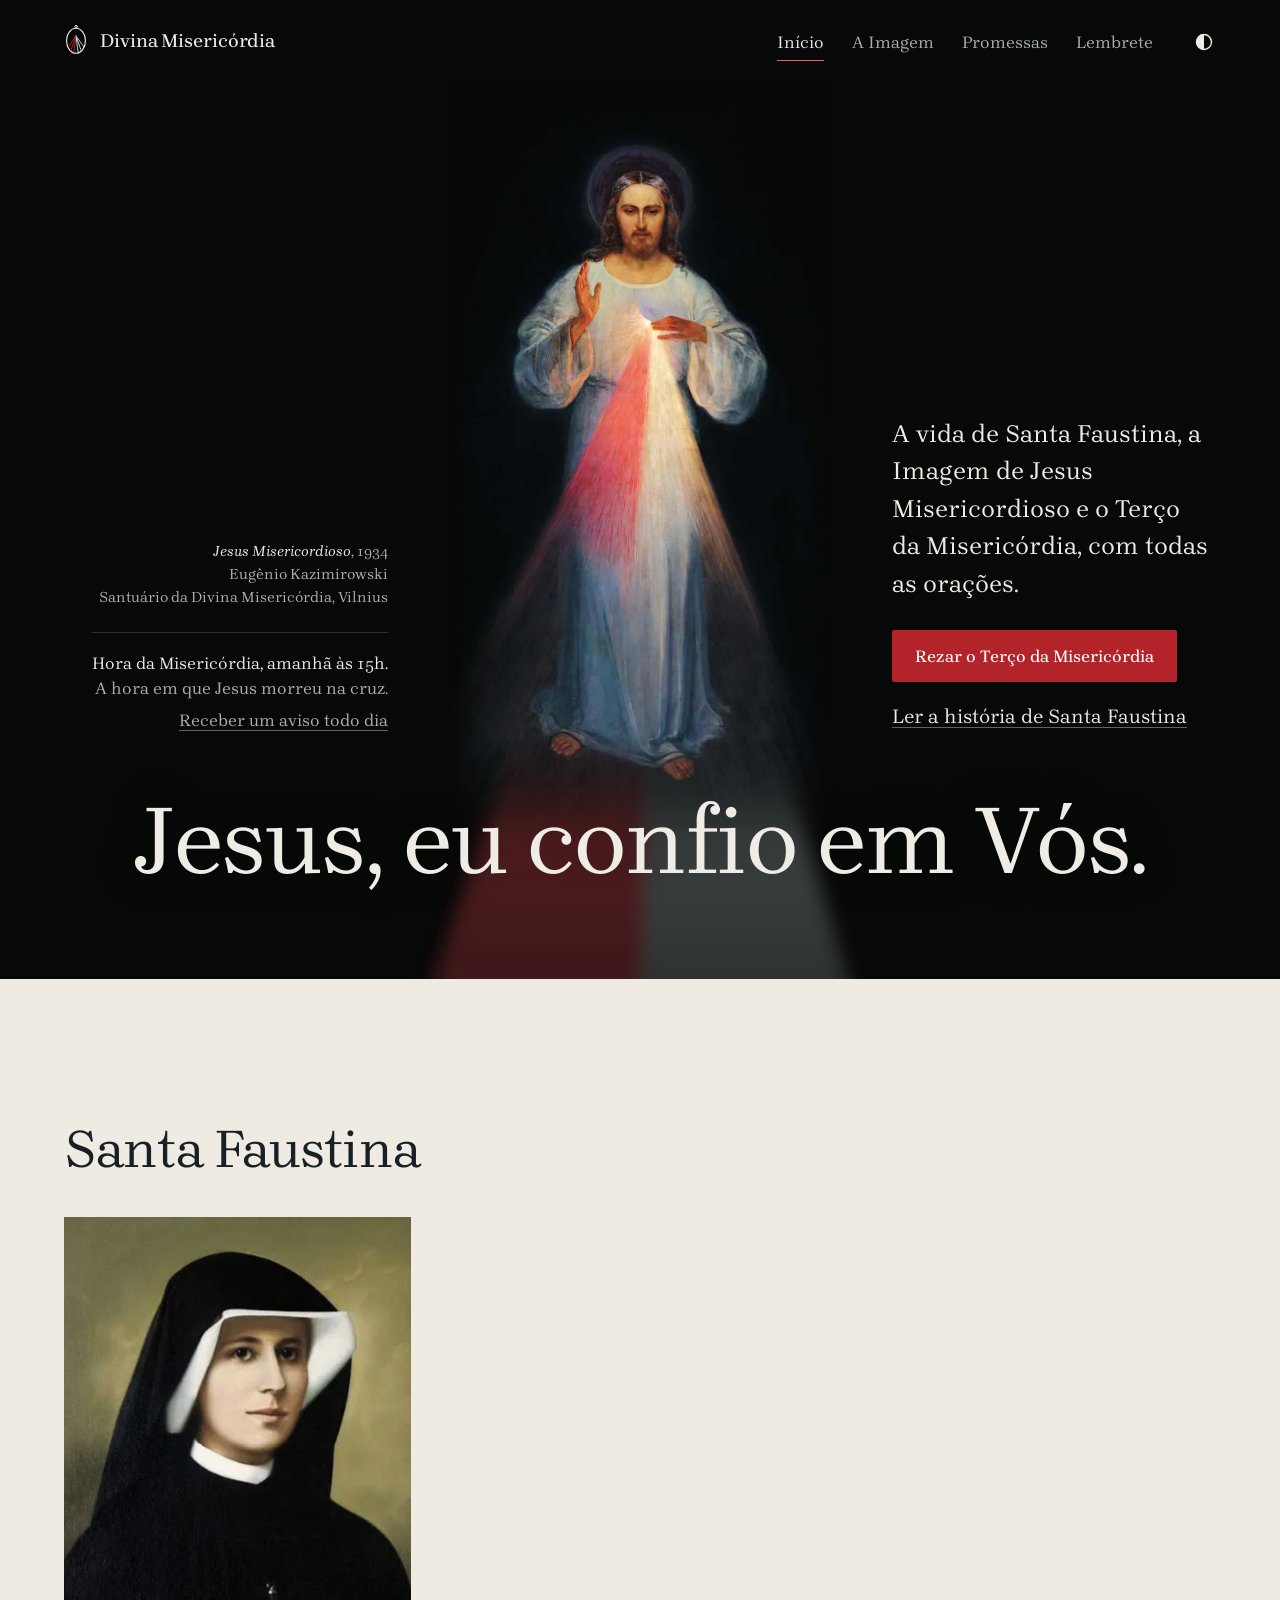
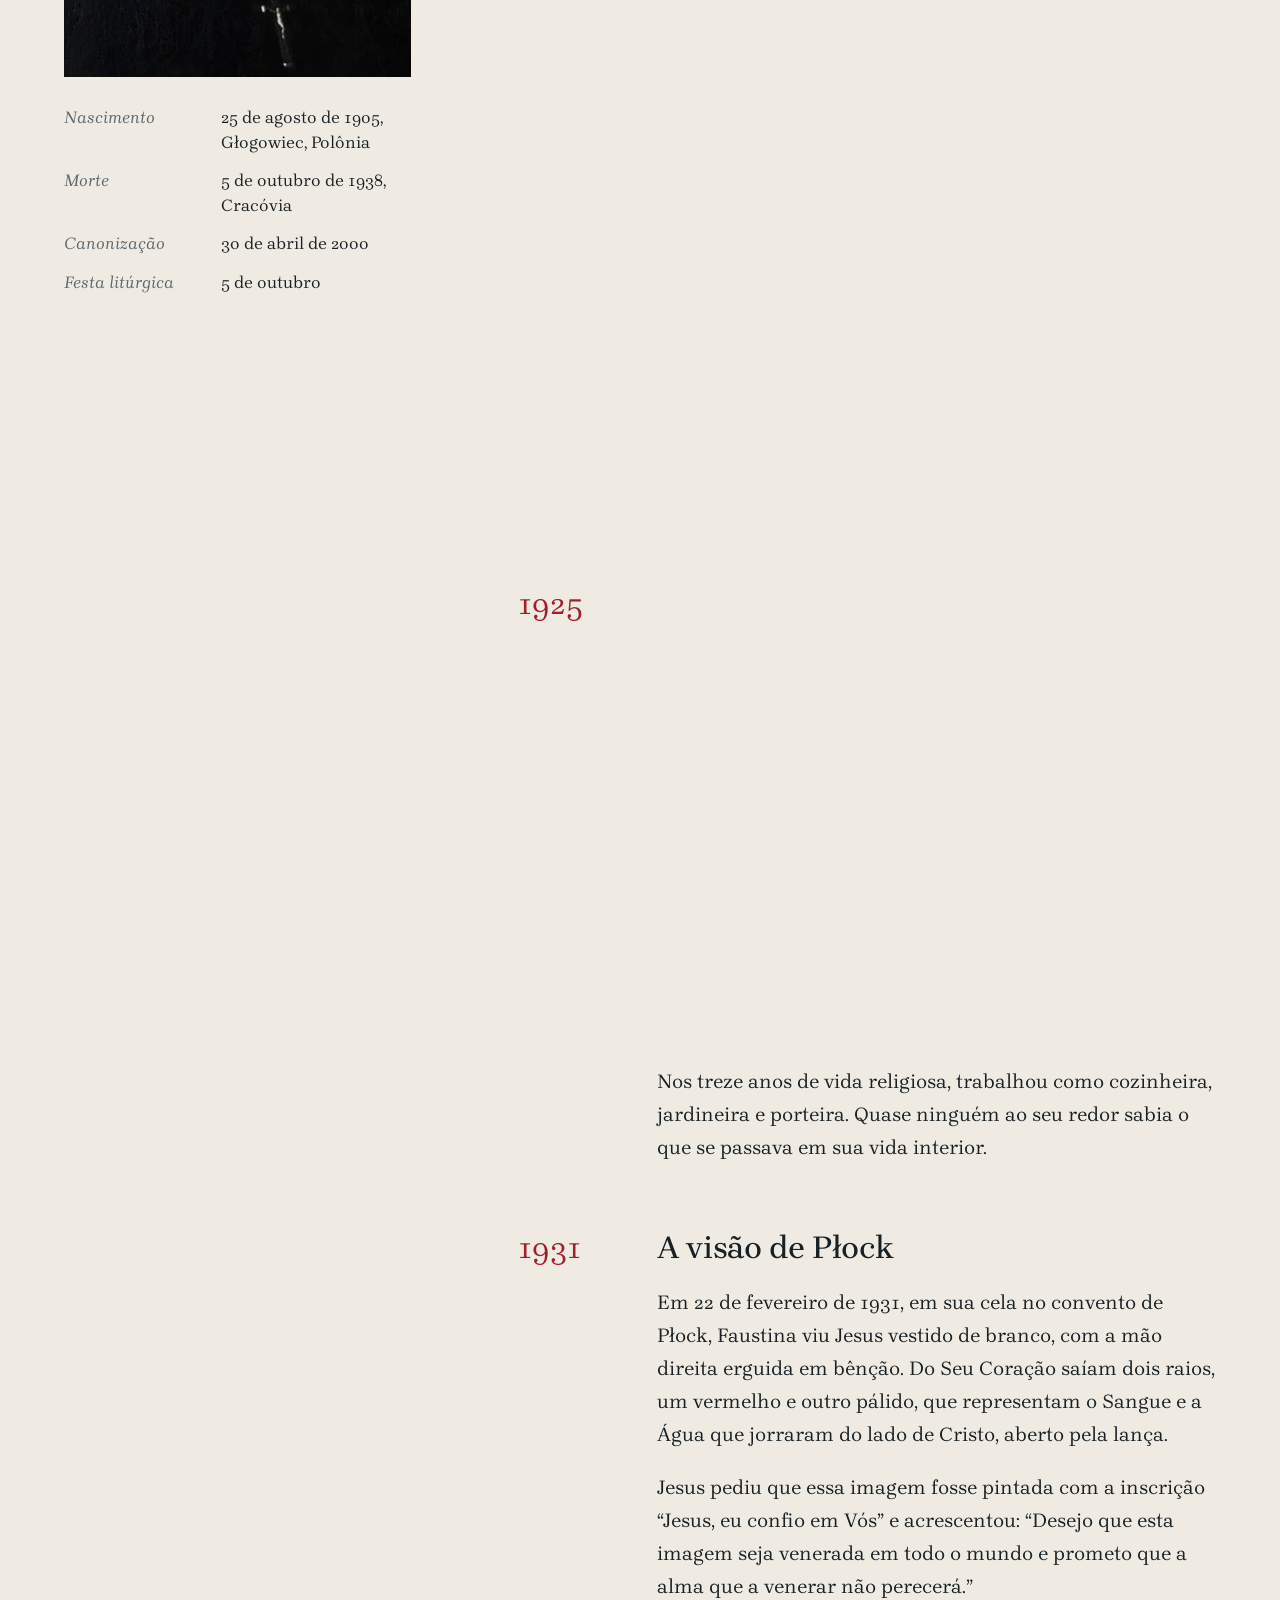
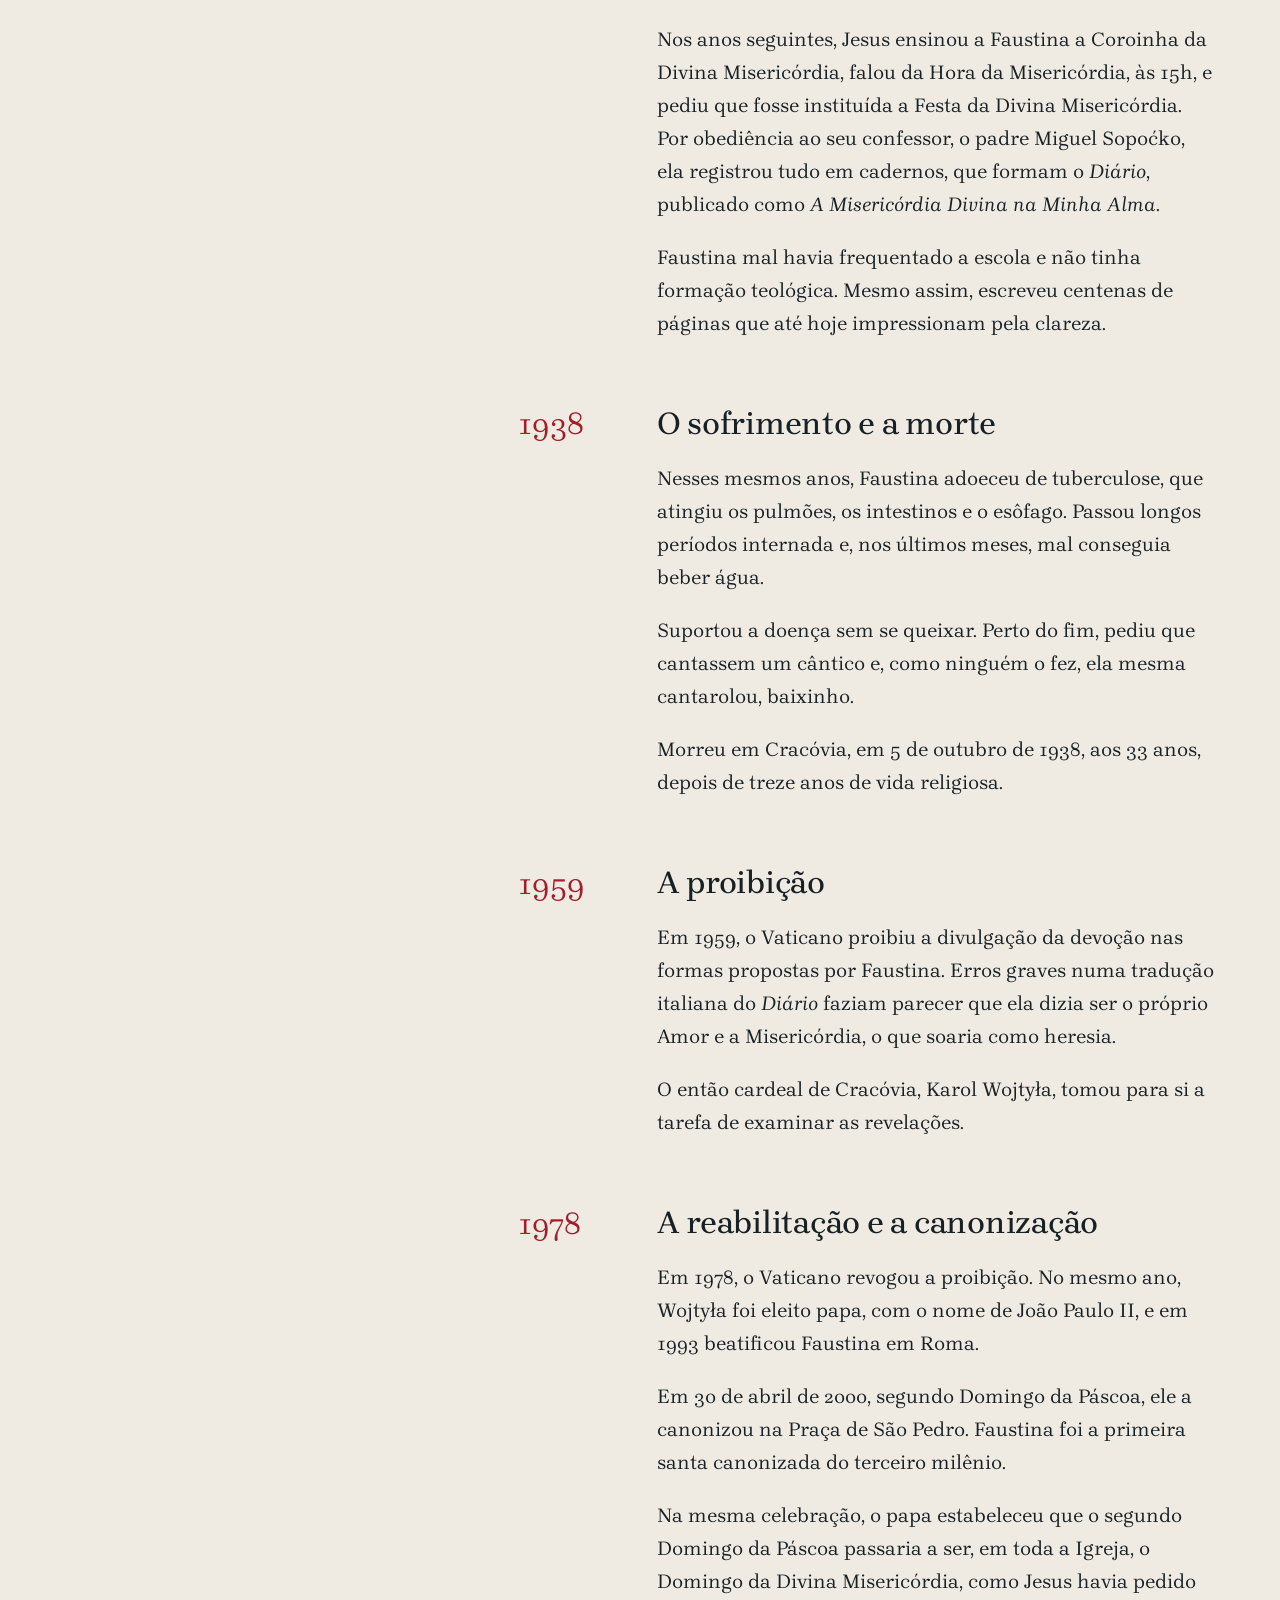
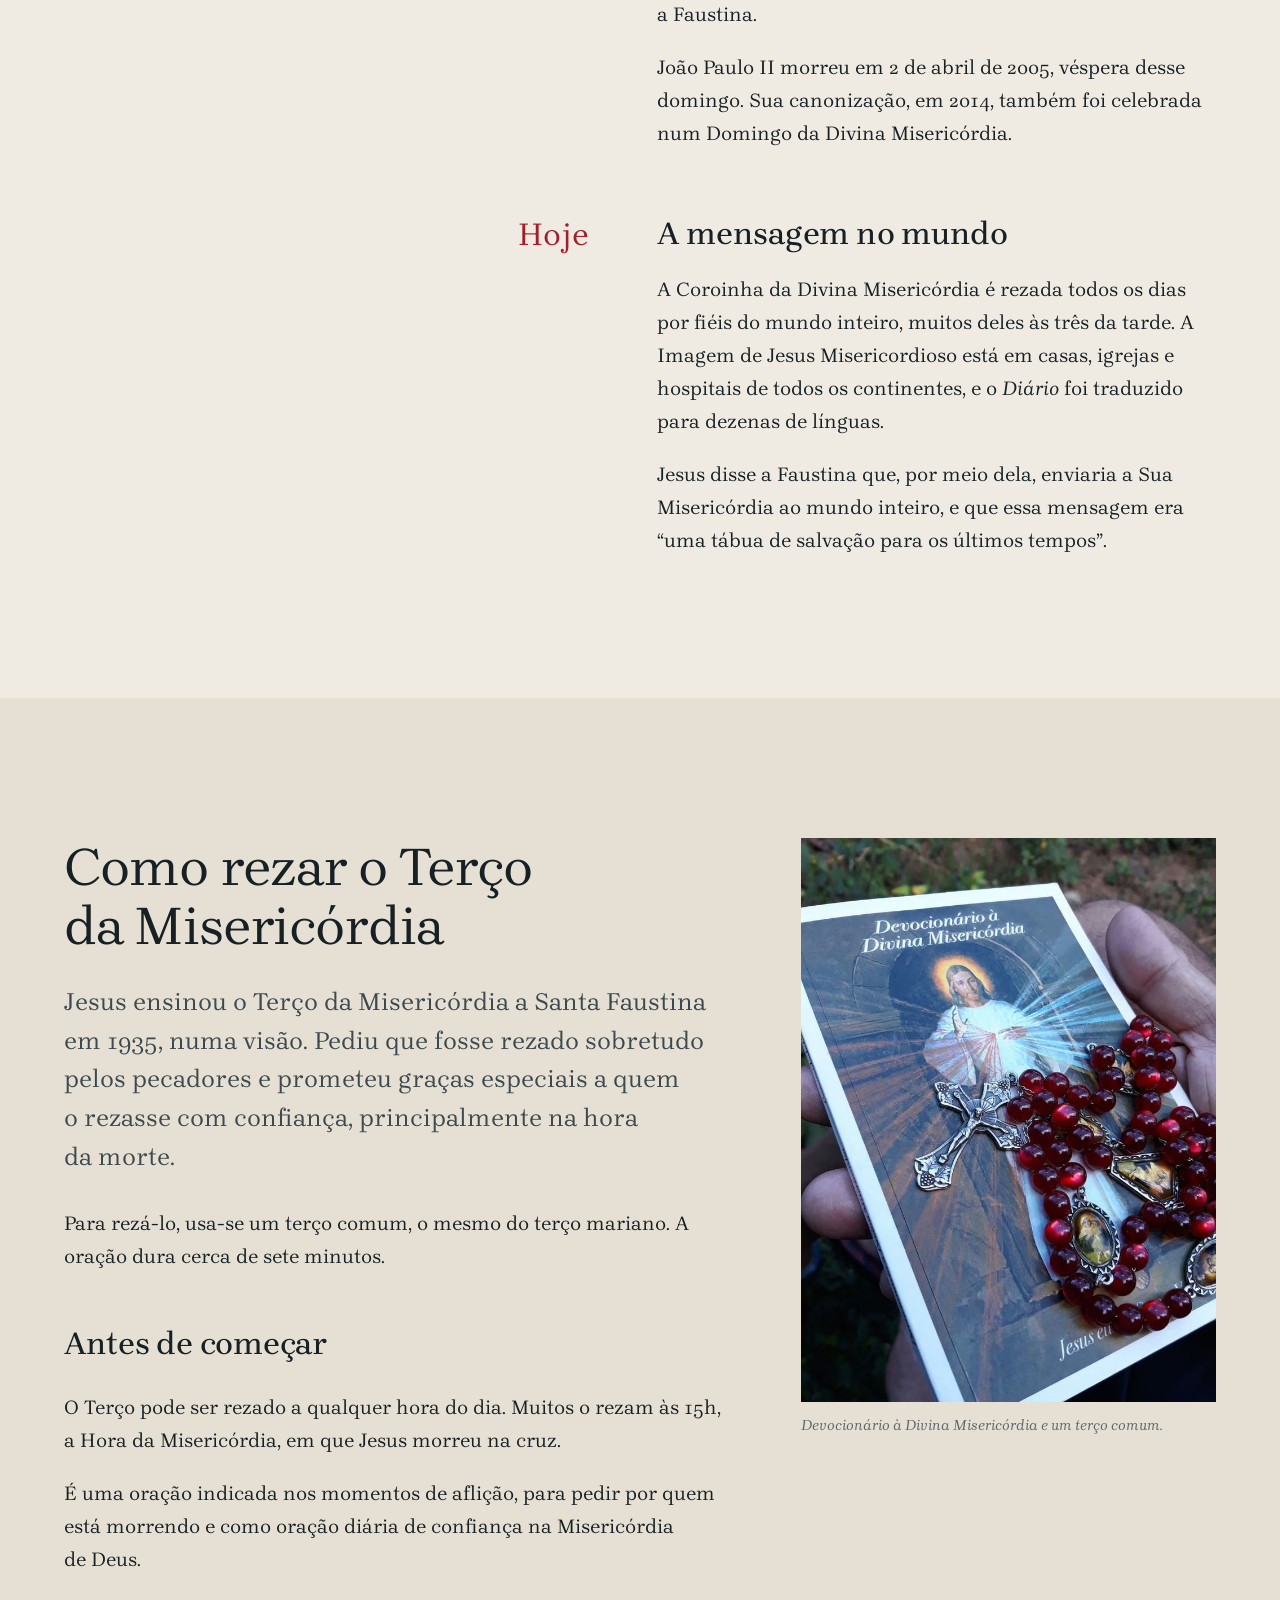
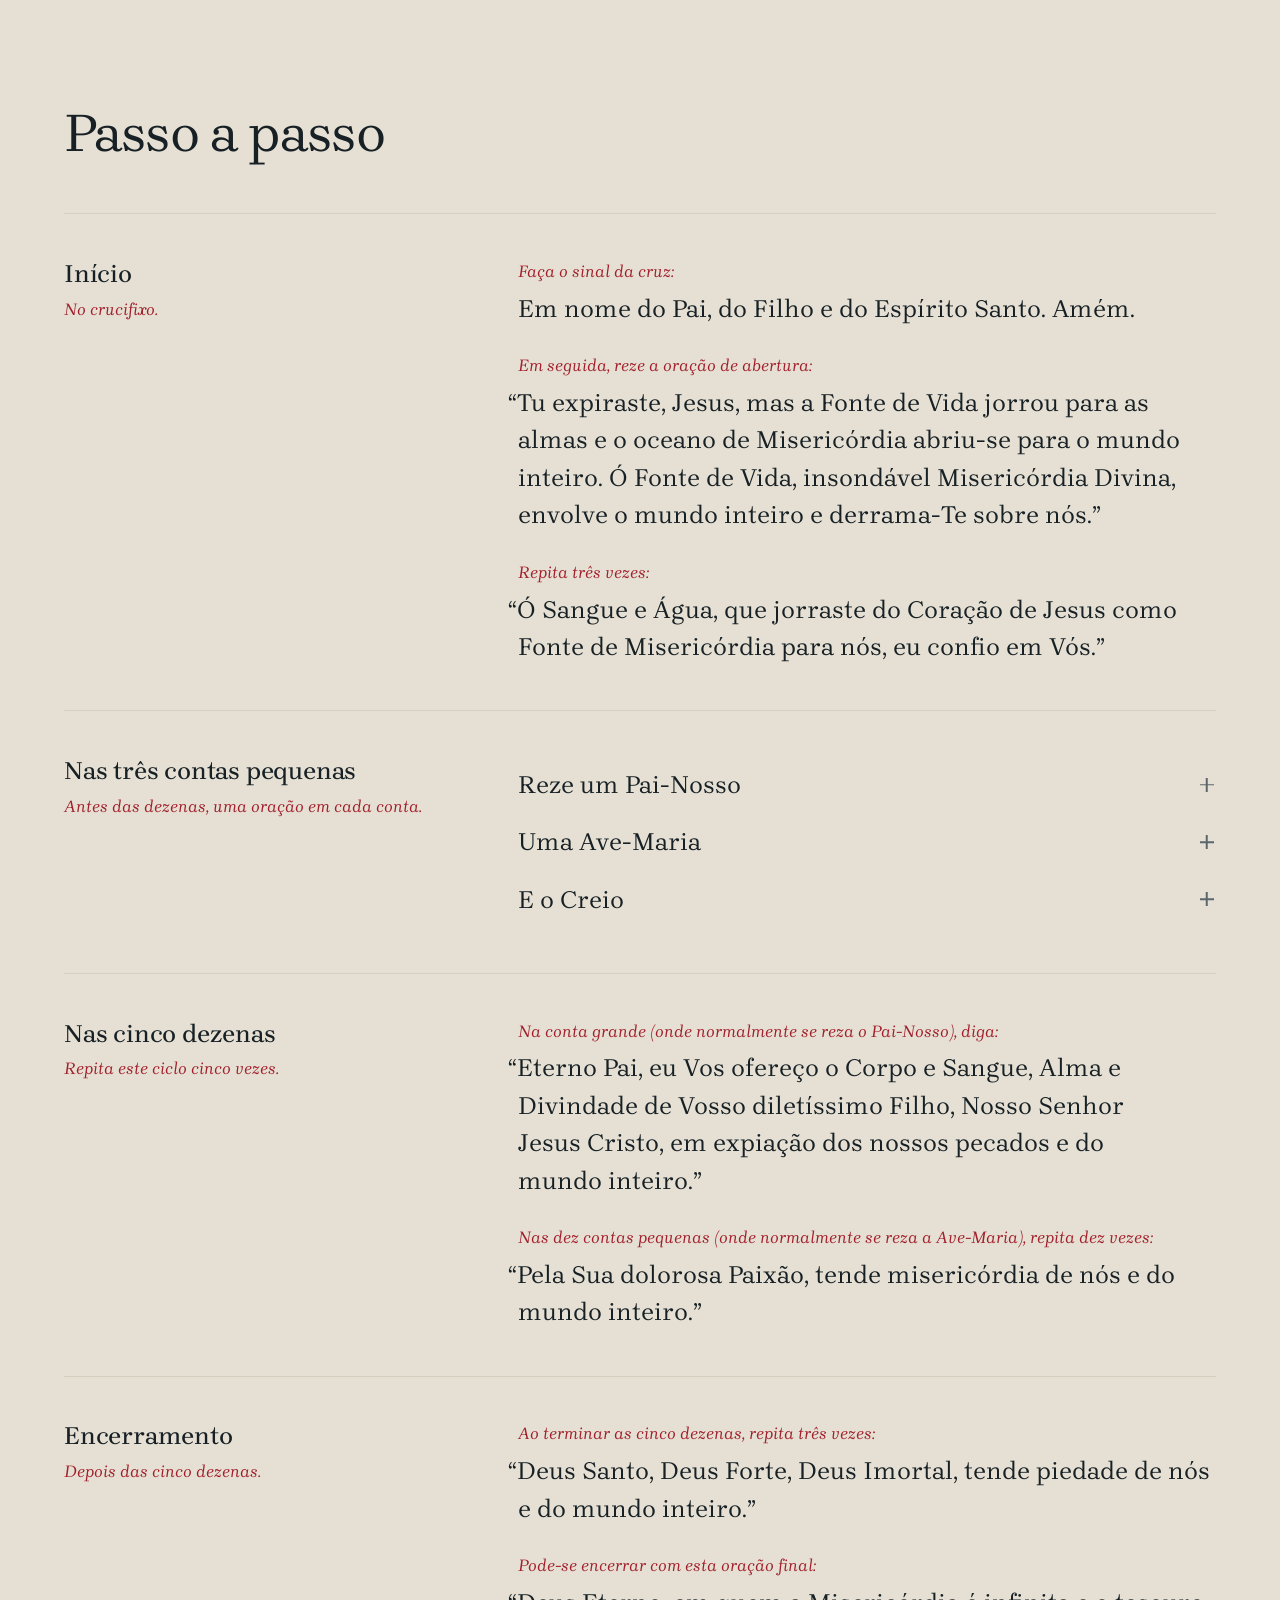
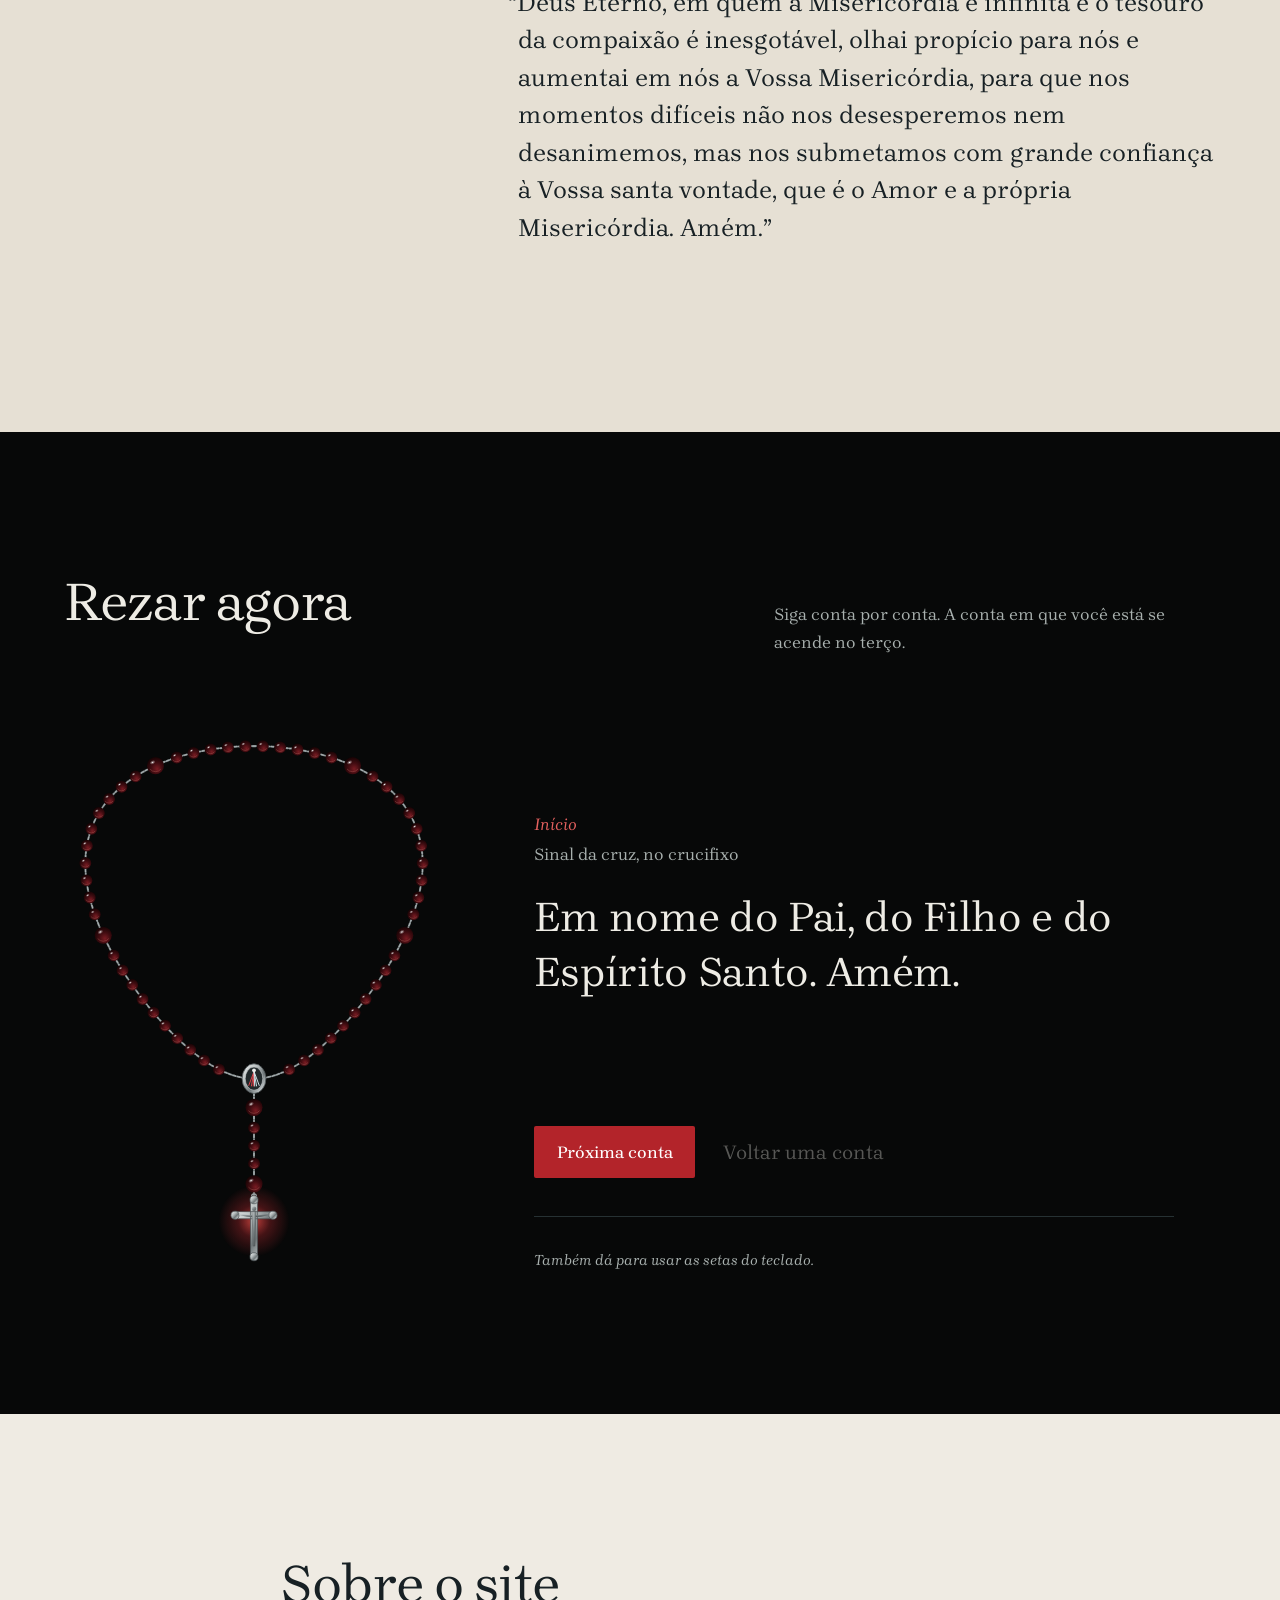
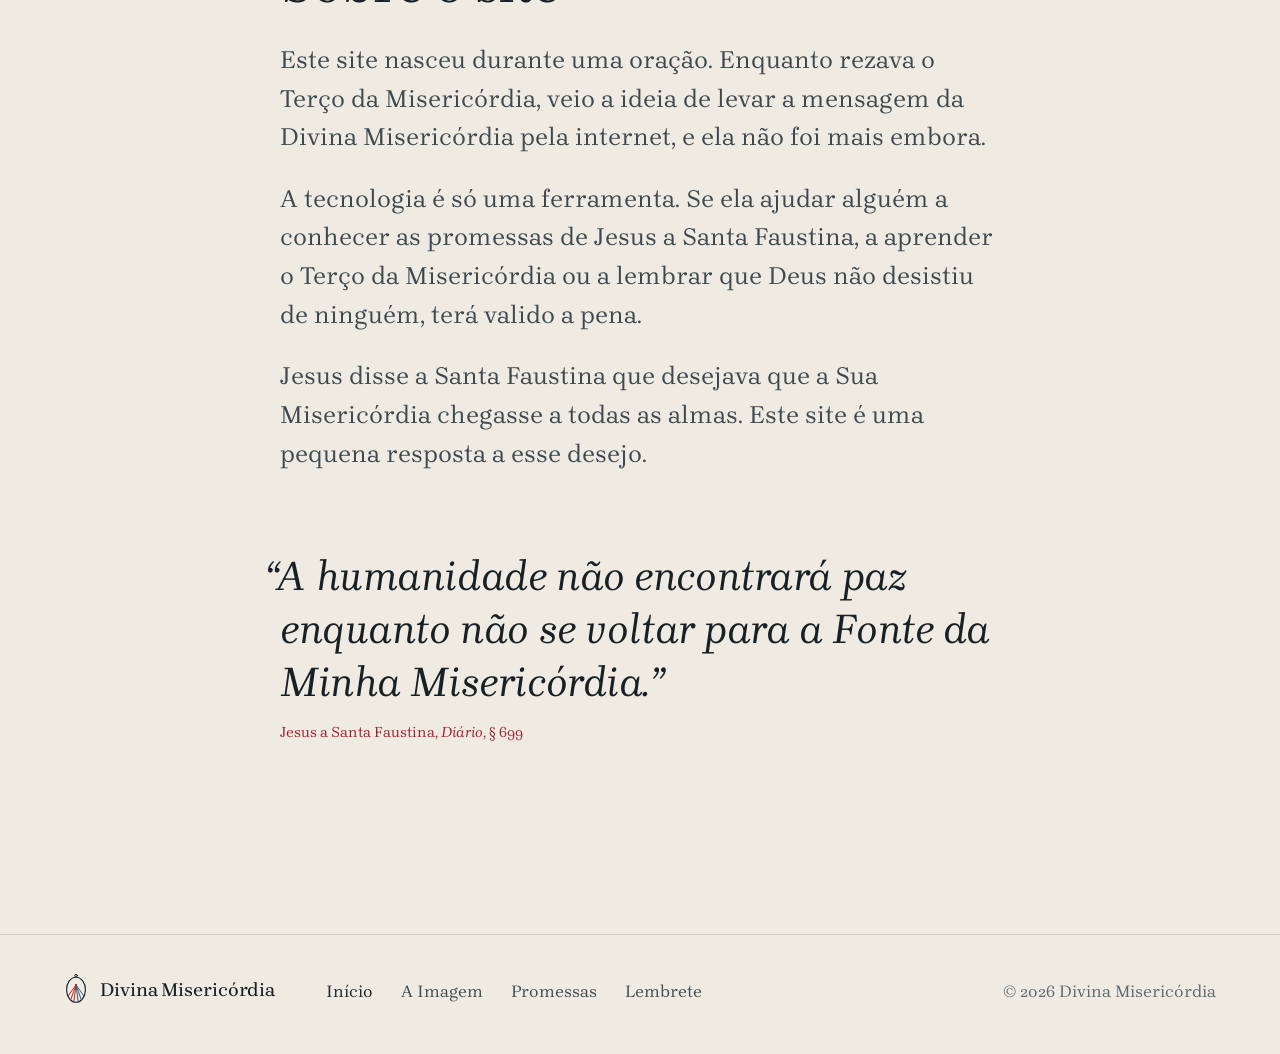
==== commit 0f243fab: "Troca o branco frio por papel de missal e alterna o tom das seções Fundo #EFEBE3, linhas mais quente" ====
--- a/index.html
+++ b/index.html
@@ -25,7 +25,7 @@
 <link rel="preload" href="assets/fonts/brygada-1918-latin.woff2" as="font" type="font/woff2" crossorigin>
 <link rel="preload" href="assets/fonts/brygada-1918-italic-latin.woff2" as="font" type="font/woff2" crossorigin>
 <script type="speculationrules">{"prerender":[{"where":{"href_matches":"/*"},"eagerness":"moderate"}]}</script>
-<link rel="stylesheet" href="assets/css/style.css?v=dm-a3884023c3">
+<link rel="stylesheet" href="assets/css/style.css?v=dm-12752ad07c">
 <script>
   // Antes da primeira pintura, para a página já nascer do jeito certo.
   (function (h) {
@@ -268,7 +268,7 @@
 </section>
 
 <!-- ============ Como rezar o Terço ============ -->
-<section id="terco" class="sec" aria-labelledby="h-terco">
+<section id="terco" class="sec tom" aria-labelledby="h-terco">
   <div class="wrap">
     <div class="terco-intro">
       <div>
@@ -419,7 +419,7 @@
   </div>
 </footer>
 
-<script src="assets/js/main.js?v=dm-a3884023c3" defer></script>
+<script src="assets/js/main.js?v=dm-12752ad07c" defer></script>
 
 </body>
 </html>
--- a/assets/css/style.css
+++ b/assets/css/style.css
@@ -36,11 +36,11 @@
 
 /* ---------- Tokens · modo claro (principal) ---------- */
 :root{
-  /* Dia: papel frio, como a túnica branca da pintura */
-  --papel:#F5F6F3;
-  --papel-2:#E7ECEC;          /* o raio pálido, como superfície */
-  --linha:#D2D9D9;
-  --linha-forte:#9FACAE;
+  /* Dia: papel de missal antigo, marfim levemente acinzentado */
+  --papel:#EFEBE3;
+  --papel-2:#E6E0D4;          /* seções alternadas: a página seguinte do missal */
+  --linha:#D6CEBF;
+  --linha-forte:#A39886;
   --tinta:#172024;
   --tinta-2:#3D494E;
   --tinta-3:#5B676C;
@@ -583,6 +583,12 @@
 }
 
 .fecho{background:var(--papel-2);padding:clamp(88px,11vw,168px) 0}
+/* Seções alternadas: o fundo muda de tom como as páginas de um missal */
+.sec.tom{background:var(--papel-2)}
+.sec.tom,.sec:not(.rezar)+.sec.tom,.sec.tom+.sec:not(.rezar){padding-top:clamp(88px,11vw,168px)}
+.promessas-sec{background:var(--papel-2);padding-block:clamp(24px,3vw,40px) clamp(56px,7vw,104px)}
+.promessas-sec .promessa:first-child{border-top:0}
+.promessas-sec+.fecho{background:var(--papel)}
 .fecho-in{max-width:44em;margin:0 auto;text-align:center}
 .fecho .rubrica{font-size:var(--t-s)}
 .fecho blockquote{margin:22px 0 0;font-size:clamp(30px,2.8vw + 14px,56px);line-height:1.2;letter-spacing:-.016em;text-wrap:balance}
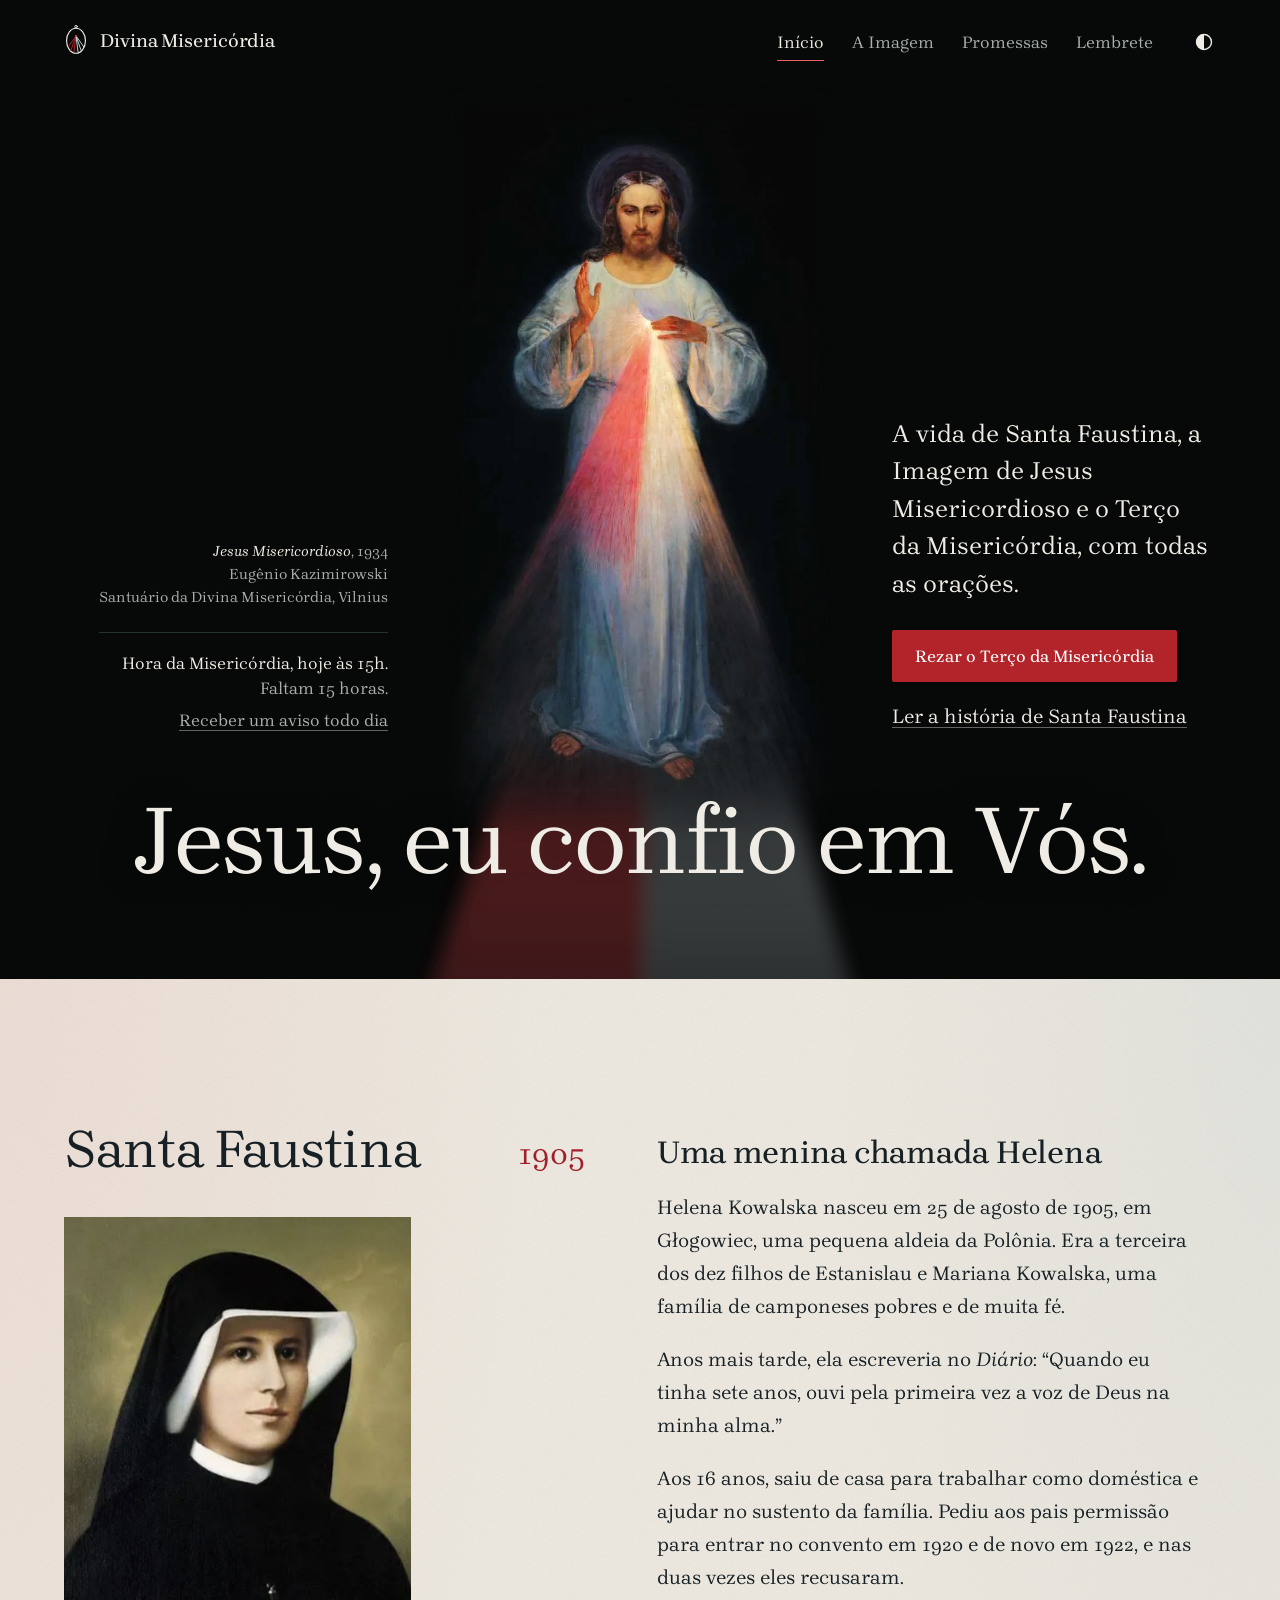
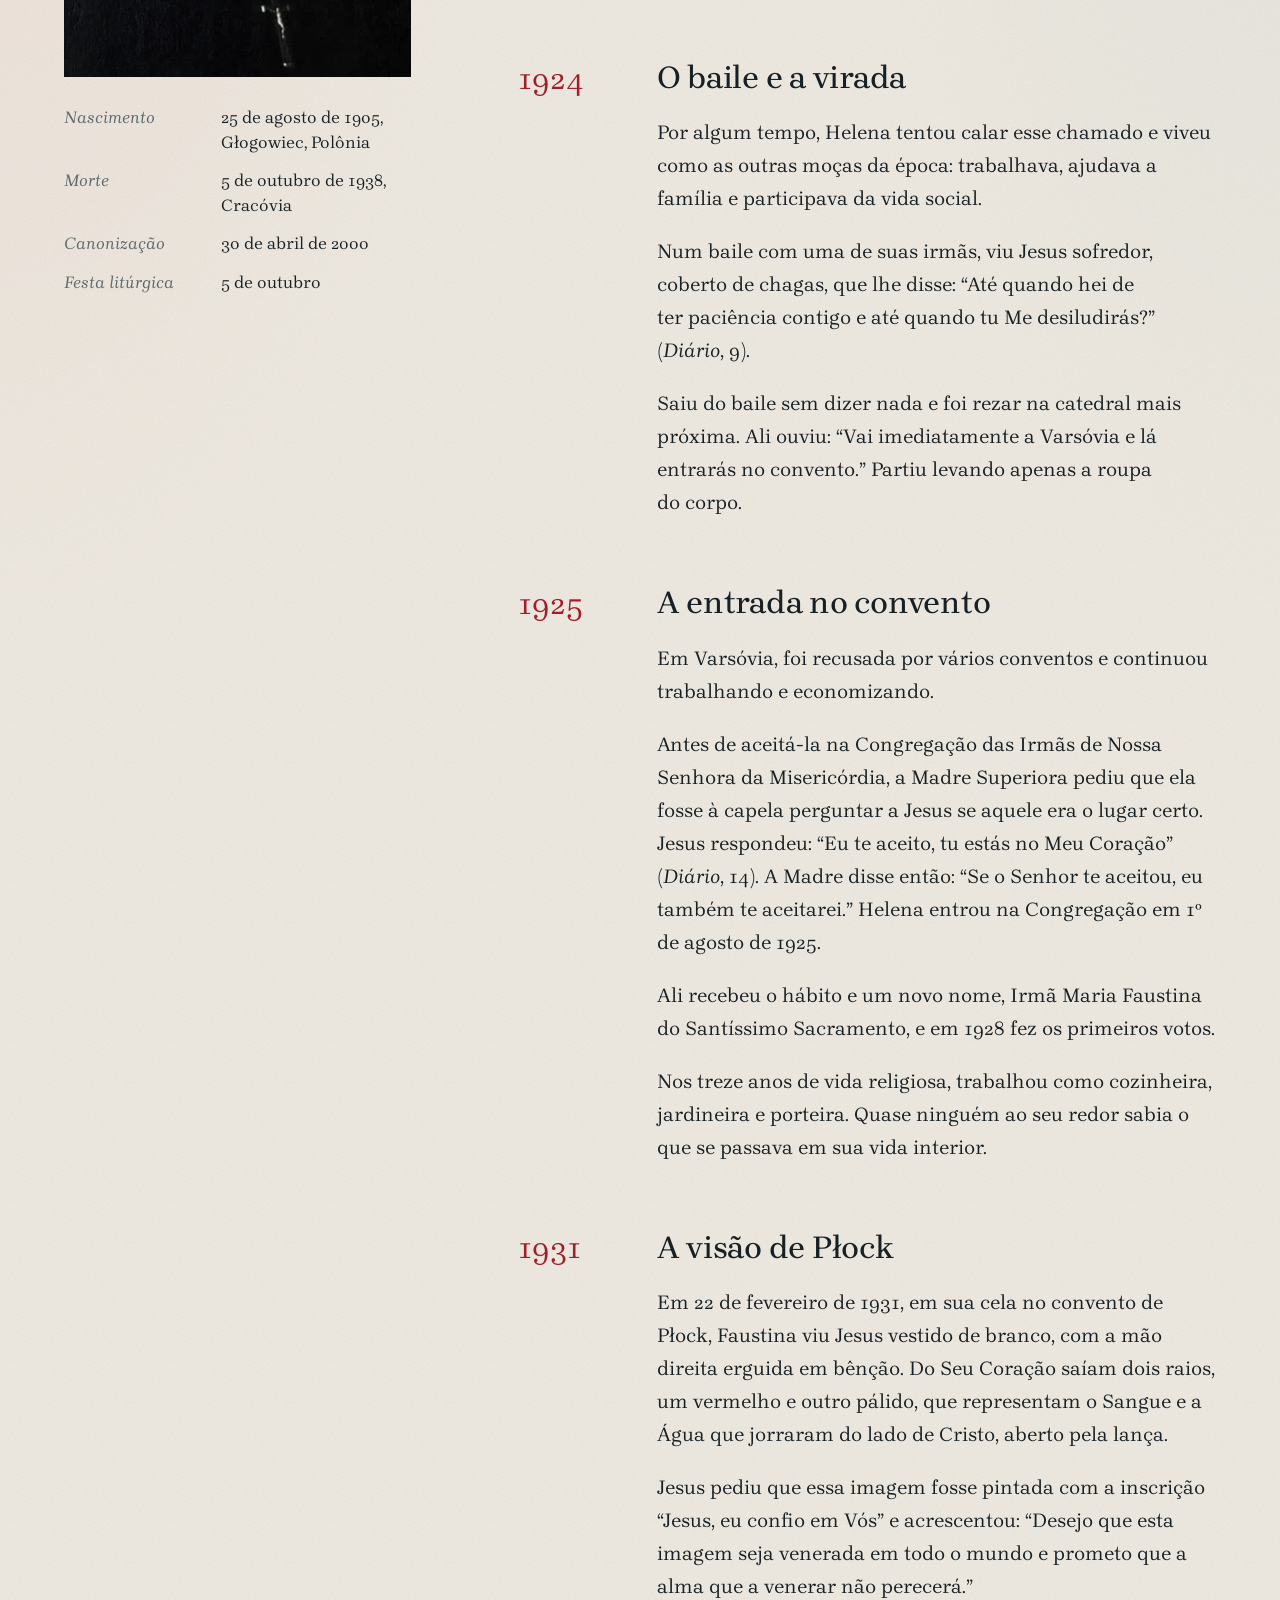
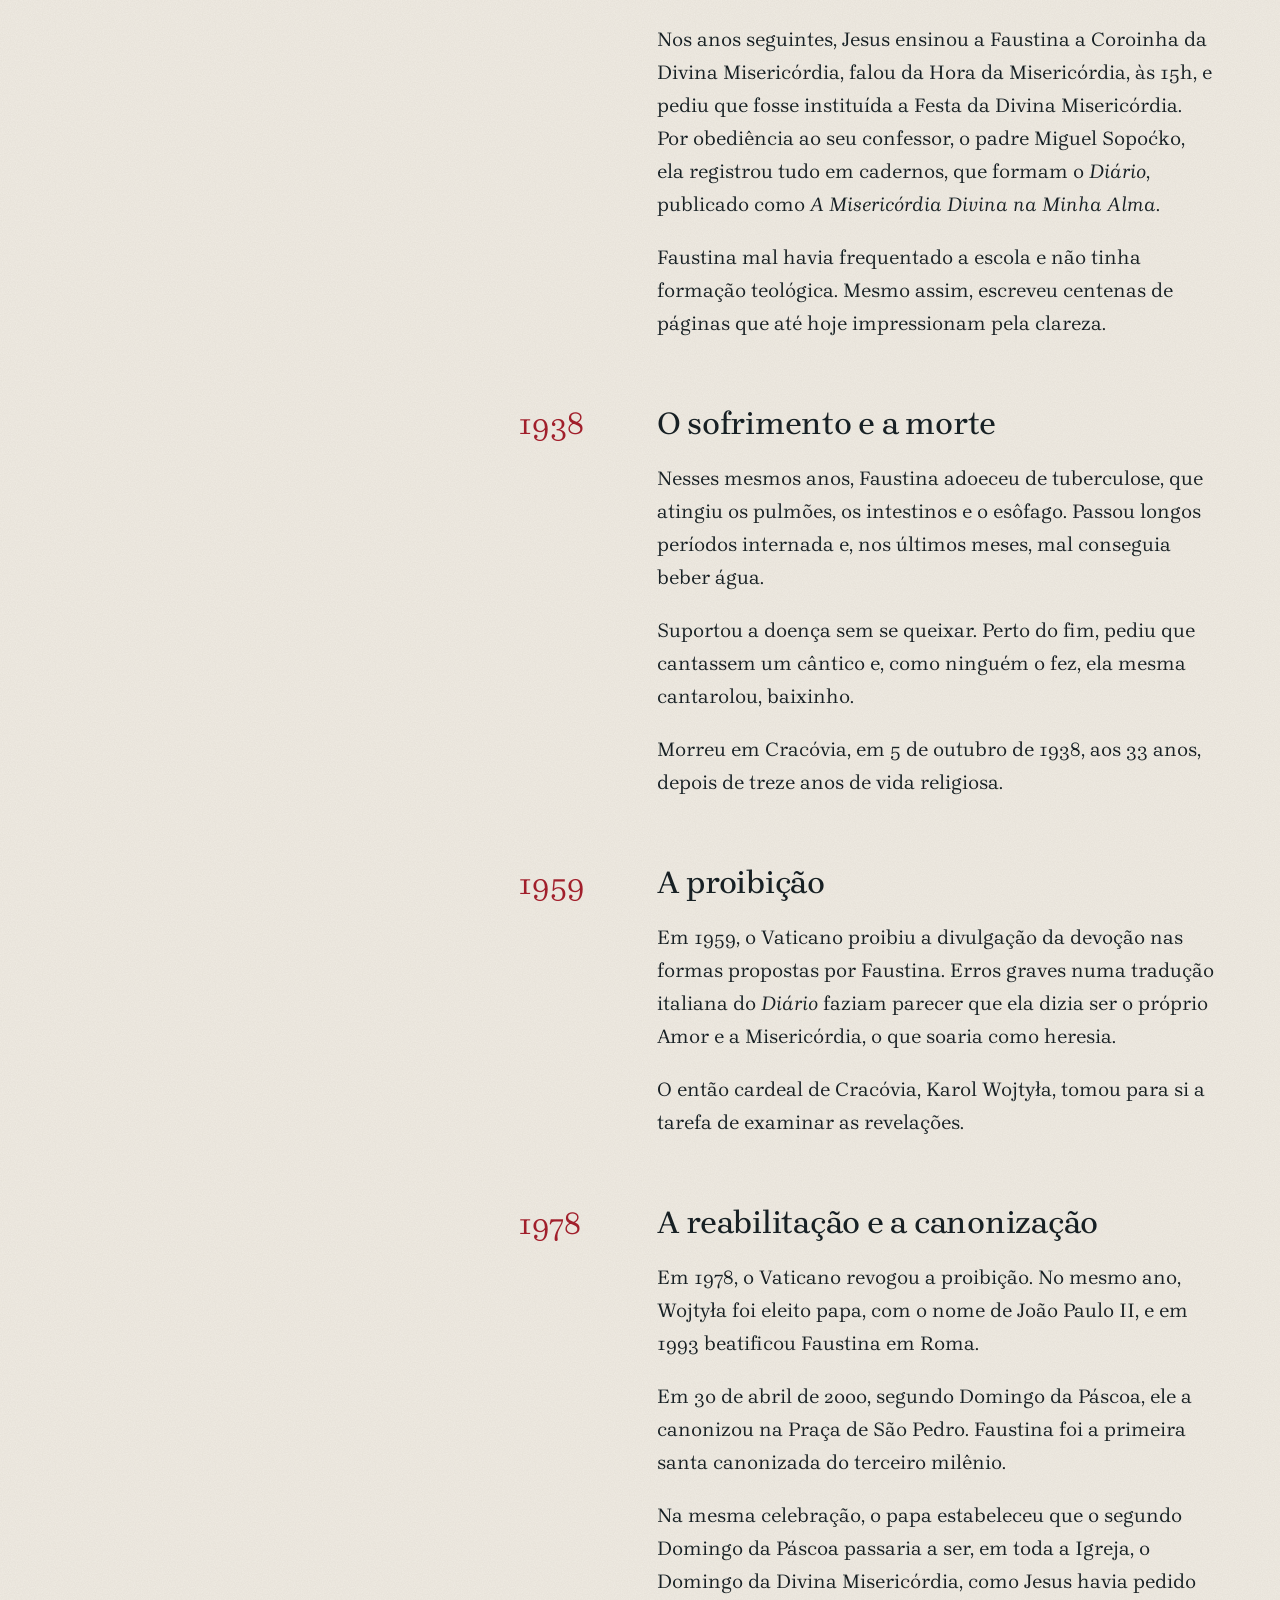
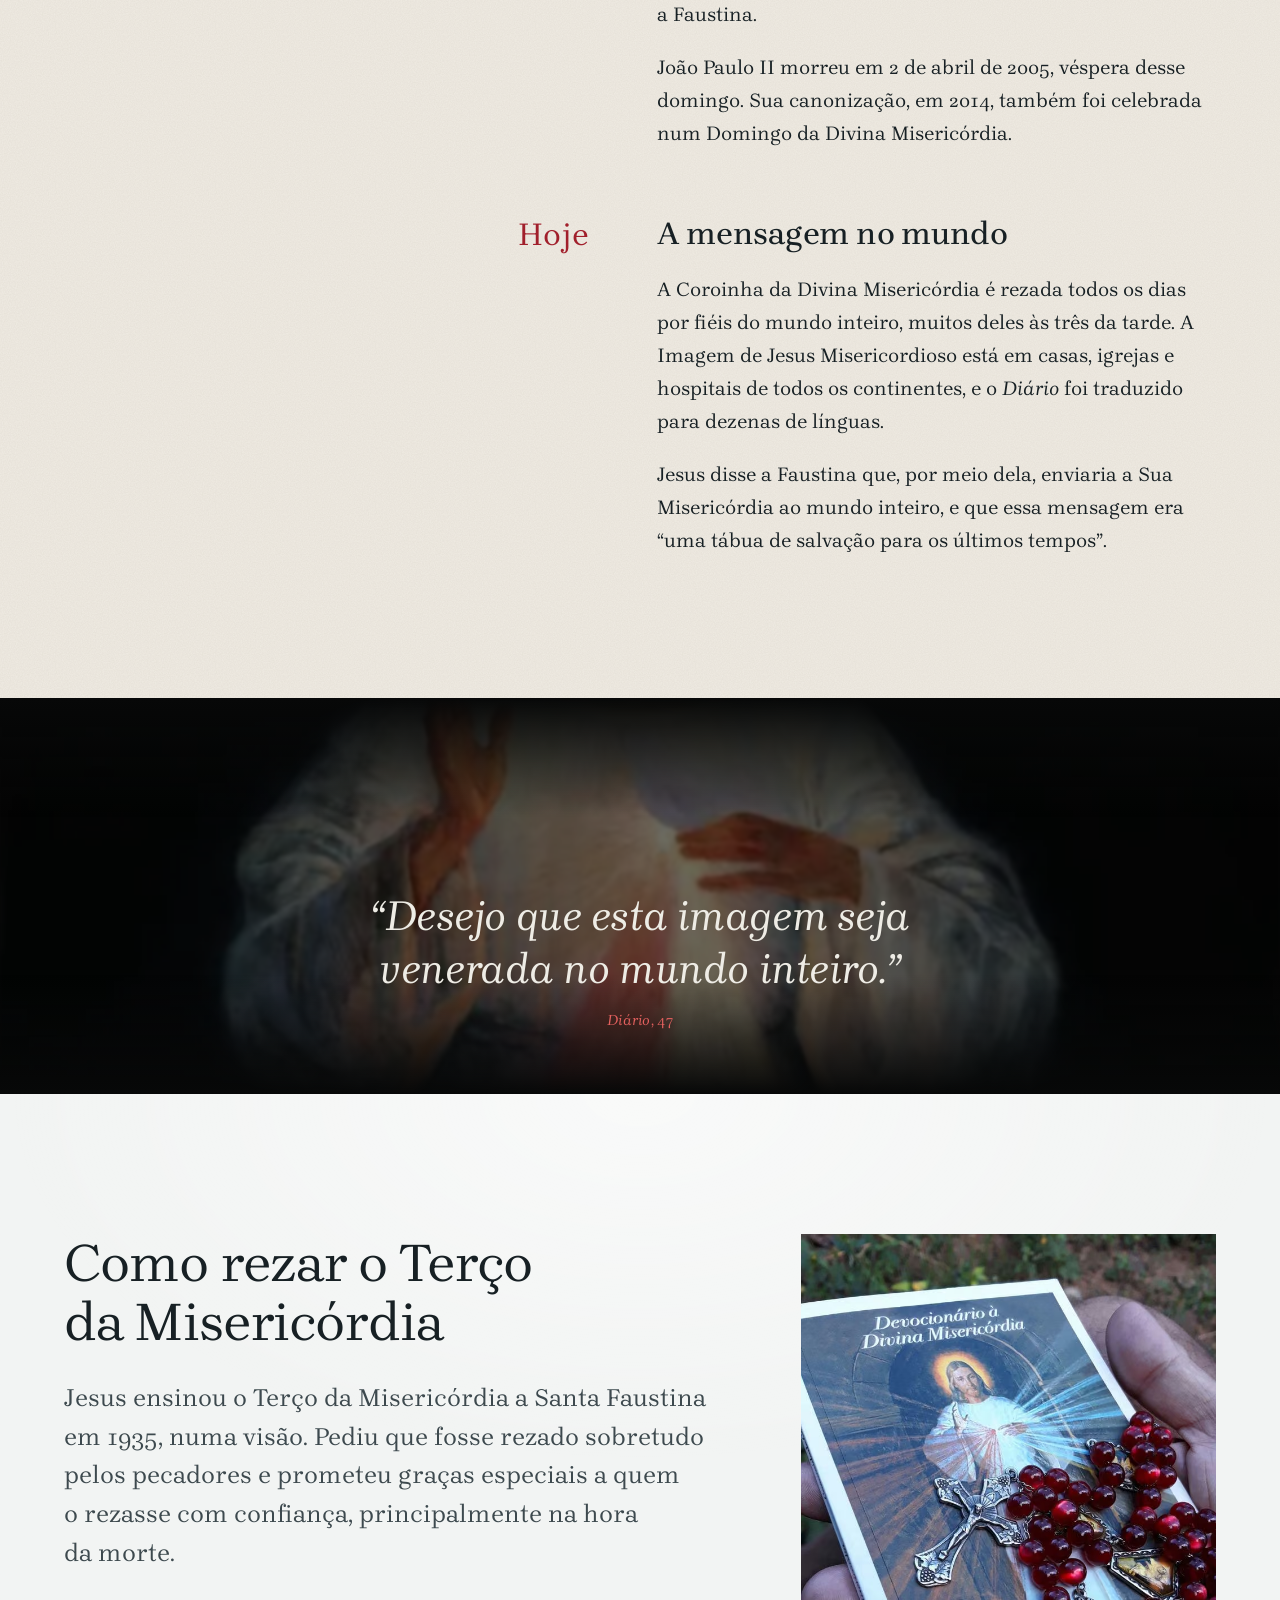
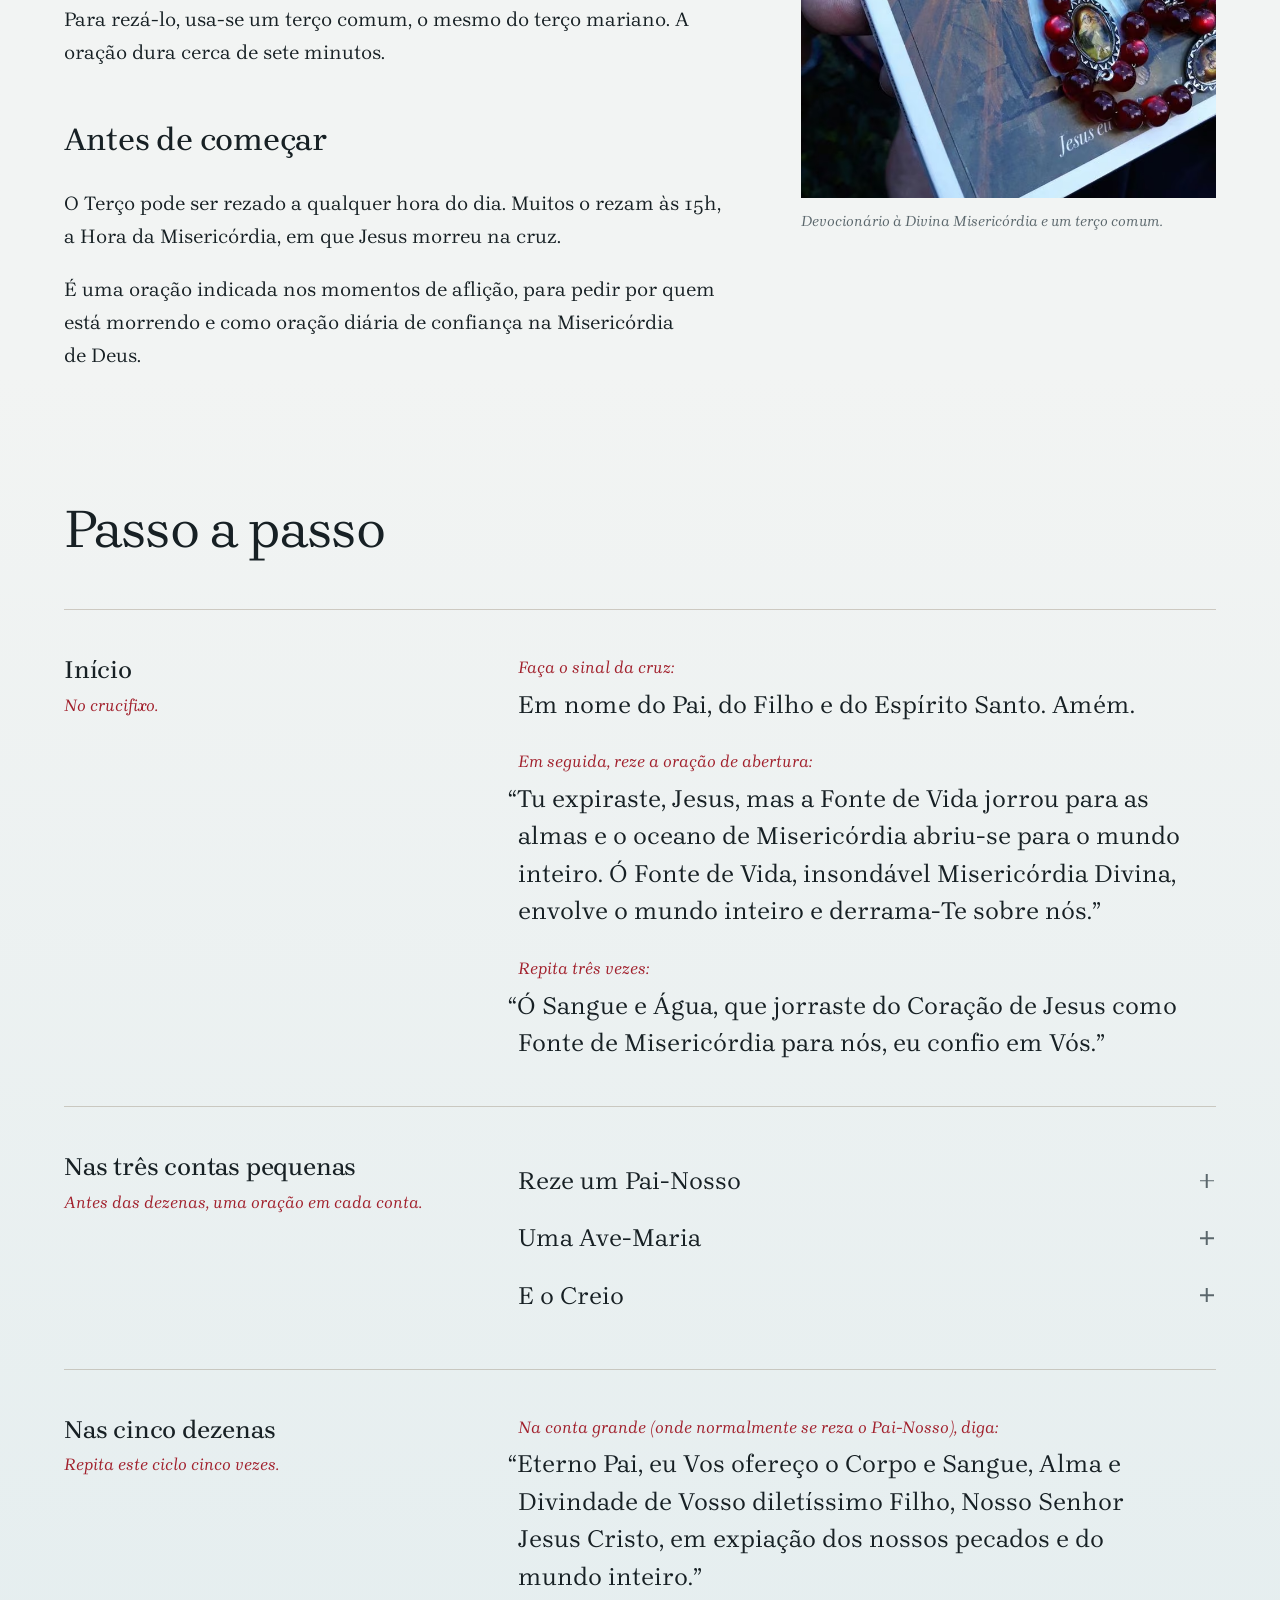
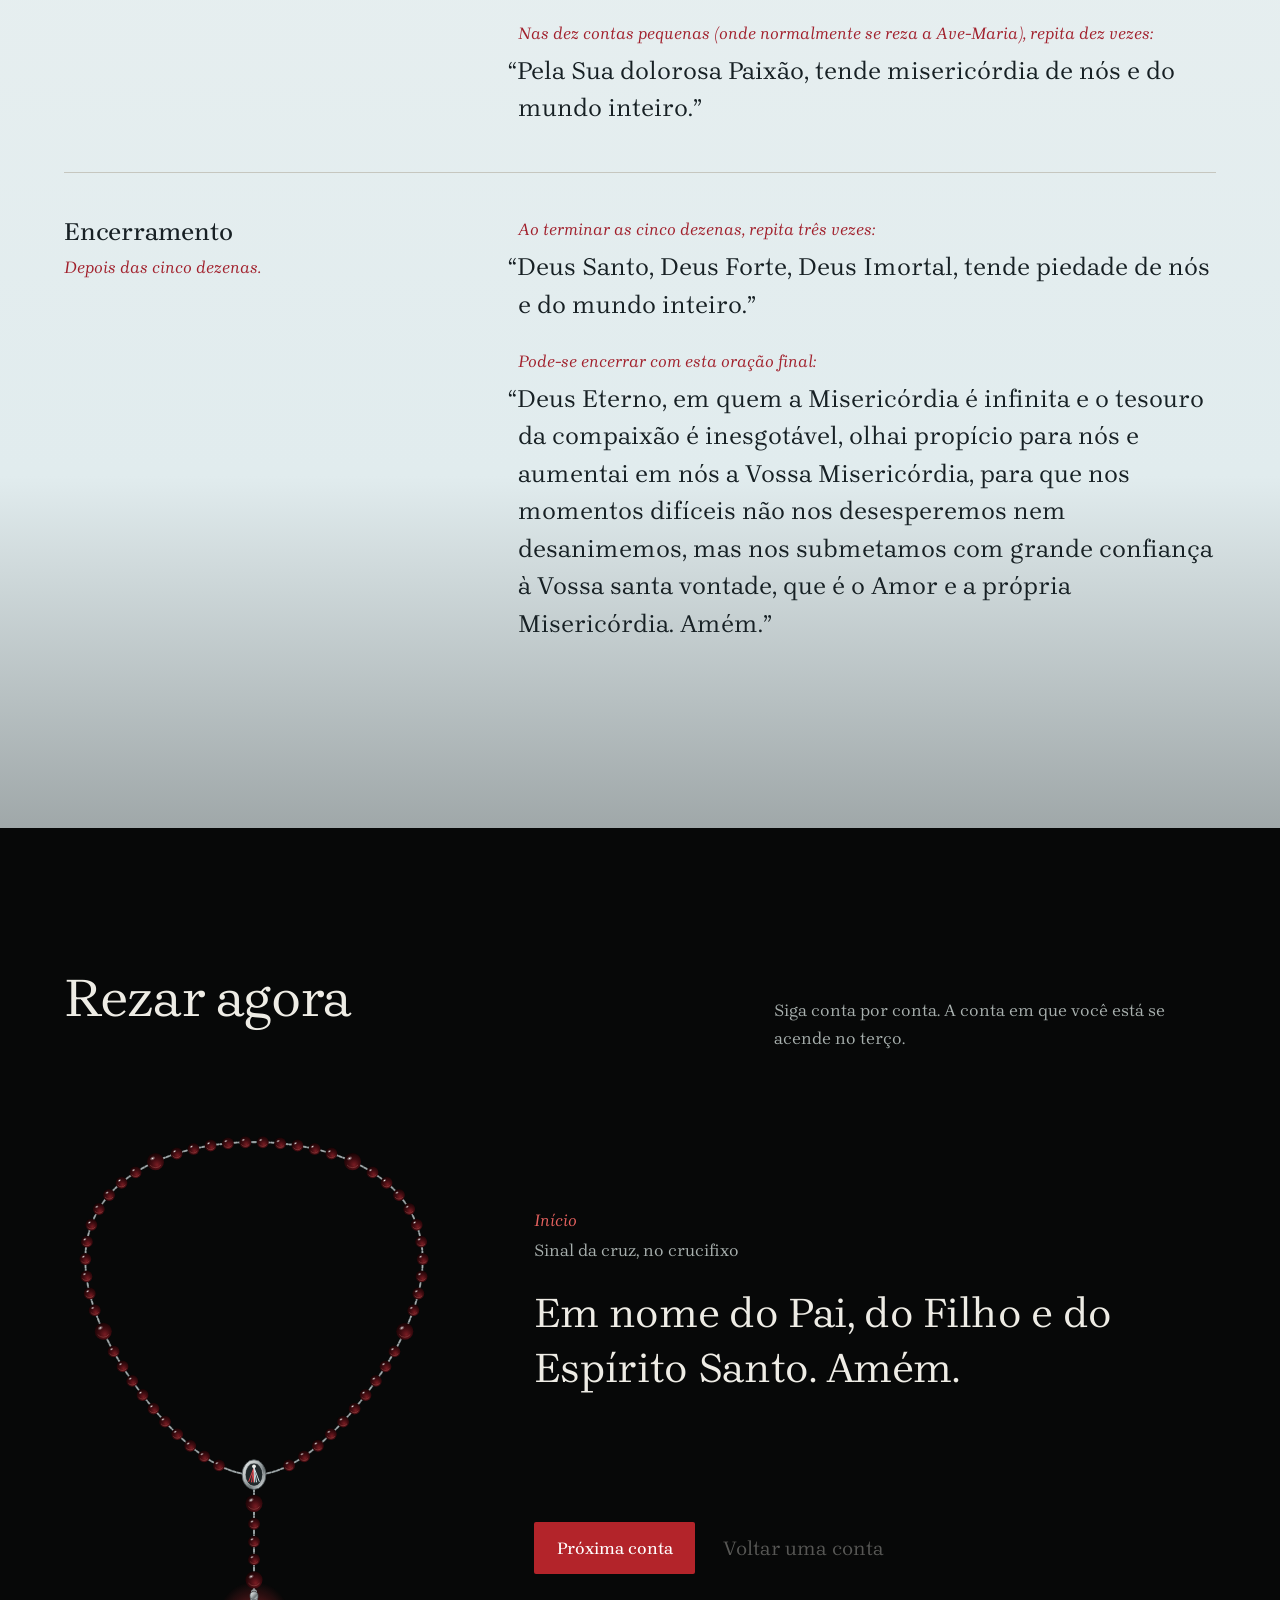
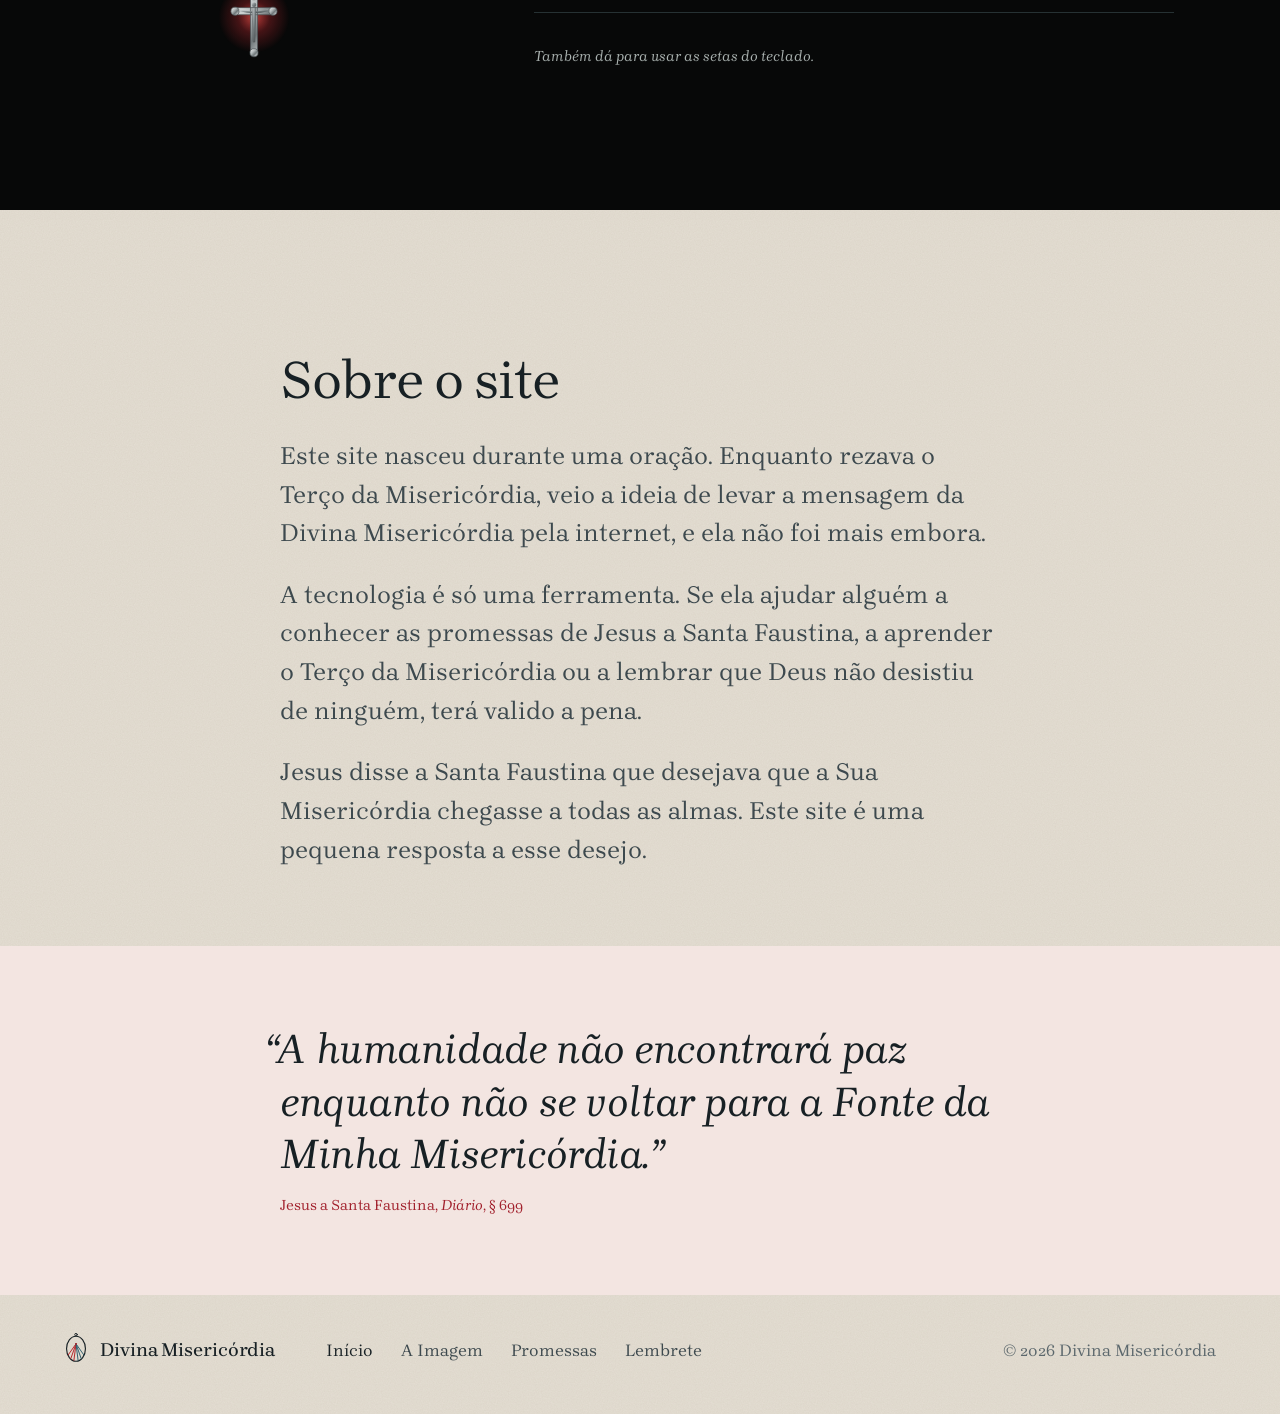
==== commit 349f6956: "Dá a cada parte da página o seu próprio branco Papel com fibra e a luz dos raios em Santa Faustina; " ====
--- a/index.html
+++ b/index.html
@@ -25,7 +25,7 @@
 <link rel="preload" href="assets/fonts/brygada-1918-latin.woff2" as="font" type="font/woff2" crossorigin>
 <link rel="preload" href="assets/fonts/brygada-1918-italic-latin.woff2" as="font" type="font/woff2" crossorigin>
 <script type="speculationrules">{"prerender":[{"where":{"href_matches":"/*"},"eagerness":"moderate"}]}</script>
-<link rel="stylesheet" href="assets/css/style.css?v=dm-12752ad07c">
+<link rel="stylesheet" href="assets/css/style.css?v=dm-2755f42467">
 <script>
   // Antes da primeira pintura, para a página já nascer do jeito certo.
   (function (h) {
@@ -267,6 +267,12 @@
   </div>
 </section>
 
+<!-- ============ Faixa da pintura ============ -->
+<figure class="faixa">
+  <picture><source srcset="assets/img/jesus-misericordioso.webp" type="image/webp"><img src="assets/img/jesus-misericordioso.jpg" width="726" height="1414" loading="lazy" alt=""></picture>
+  <figcaption>“Desejo que esta imagem seja venerada no mundo inteiro.”<small><em>Diário</em>, 47</small></figcaption>
+</figure>
+
 <!-- ============ Como rezar o Terço ============ -->
 <section id="terco" class="sec tom" aria-labelledby="h-terco">
   <div class="wrap">
@@ -419,7 +425,7 @@
   </div>
 </footer>
 
-<script src="assets/js/main.js?v=dm-12752ad07c" defer></script>
+<script src="assets/js/main.js?v=dm-2755f42467" defer></script>
 
 </body>
 </html>
--- a/assets/css/style.css
+++ b/assets/css/style.css
@@ -39,6 +39,14 @@
   /* Dia: papel de missal antigo, marfim levemente acinzentado */
   --papel:#EFEBE3;
   --papel-2:#E6E0D4;          /* seções alternadas: a página seguinte do missal */
+  /* Os outros "brancos", tirados da pintura e da igreja */
+  --tunica:#F2F4F3;           /* o branco azulado da túnica */
+  --agua-clara:#E1ECEE;       /* o raio pálido, diluído */
+  --pedra:#E4DED3;            /* pedra e pergaminho, mais denso */
+  --rosa:#F3E5E1;             /* o raio vermelho, quase só uma lembrança */
+  --luz-r:rgba(214,72,70,.07);--luz-p:rgba(120,170,185,.10);
+  /* Fibra de papel: ruído finíssimo, poucos bytes */
+  --grao:url("data:image/svg+xml,%3Csvg xmlns='http://www.w3.org/2000/svg' width='160' height='160'%3E%3Cfilter id='n'%3E%3CfeTurbulence type='fractalNoise' baseFrequency='.85' numOctaves='3' stitchTiles='stitch'/%3E%3CfeColorMatrix values='0 0 0 0 .32 0 0 0 0 .26 0 0 0 0 .18 0 0 0 .11 0'/%3E%3C/filter%3E%3Crect width='100%25' height='100%25' filter='url(%23n)'/%3E%3C/svg%3E");
   --linha:#D6CEBF;
   --linha-forte:#A39886;
   --tinta:#172024;
@@ -78,6 +86,12 @@
 html.escuro{
   --papel:#0E1315;
   --papel-2:#151D20;
+  --tunica:#111A1D;
+  --agua-clara:#0F1E22;
+  --pedra:#161A1B;
+  --rosa:#1C1416;
+  --luz-r:rgba(229,97,95,.06);--luz-p:rgba(147,195,208,.06);
+  --grao:url("data:image/svg+xml,%3Csvg xmlns='http://www.w3.org/2000/svg' width='160' height='160'%3E%3Cfilter id='n'%3E%3CfeTurbulence type='fractalNoise' baseFrequency='.85' numOctaves='3' stitchTiles='stitch'/%3E%3CfeColorMatrix values='0 0 0 0 1 0 0 0 0 1 0 0 0 0 1 0 0 0 .05 0'/%3E%3C/filter%3E%3Crect width='100%25' height='100%25' filter='url(%23n)'/%3E%3C/svg%3E");
   --linha:#243034;
   --linha-forte:#3D4C50;
   --tinta:#E9EBE6;
@@ -102,7 +116,7 @@
 *,*::before,*::after{box-sizing:border-box}
 html{-webkit-text-size-adjust:100%;scroll-behavior:smooth}
 body{
-  margin:0;background:var(--papel);color:var(--tinta);
+  margin:0;background:var(--grao) var(--papel);color:var(--tinta);
   font-family:var(--serif);font-size:var(--t-m);line-height:1.65;font-weight:400;
   font-variant-numeric:oldstyle-nums proportional-nums;font-kerning:normal;
   -webkit-font-smoothing:antialiased;text-rendering:optimizeLegibility;
@@ -584,11 +598,8 @@
 
 .fecho{background:var(--papel-2);padding:clamp(88px,11vw,168px) 0}
 /* Seções alternadas: o fundo muda de tom como as páginas de um missal */
-.sec.tom{background:var(--papel-2)}
 .sec.tom,.sec:not(.rezar)+.sec.tom,.sec.tom+.sec:not(.rezar){padding-top:clamp(88px,11vw,168px)}
-.promessas-sec{background:var(--papel-2);padding-block:clamp(24px,3vw,40px) clamp(56px,7vw,104px)}
-.promessas-sec .promessa:first-child{border-top:0}
-.promessas-sec+.fecho{background:var(--papel)}
+.promessas-sec{padding-bottom:clamp(56px,7vw,104px)}
 .fecho-in{max-width:44em;margin:0 auto;text-align:center}
 .fecho .rubrica{font-size:var(--t-s)}
 .fecho blockquote{margin:22px 0 0;font-size:clamp(30px,2.8vw + 14px,56px);line-height:1.2;letter-spacing:-.016em;text-wrap:balance}
@@ -938,3 +949,61 @@
 .nao-achou .opcao-acoes{margin-top:clamp(28px,3vw,40px)}
 
 html.escuro .rezar,html.escuro .anotada{border-top:1px solid var(--linha);border-bottom:1px solid var(--linha)}
+
+
+/* =========================================================
+   Superfícies: cada parte da página tem o seu "branco"
+   Papel (leitura) · túnica e raio pálido (o Terço, escurecendo
+   até a oração) · rosa (a citação) · pedra (o fecho)
+   ========================================================= */
+/* Faixa que ocupa a largura toda, mesmo dentro de uma coluna */
+
+/* Santa Faustina: papel, com a luz dos raios ainda tocando os cantos */
+#faustina{background:
+  radial-gradient(60% 40% at 0 0,var(--luz-r),transparent 70%),
+  radial-gradient(50% 40% at 100% 0,var(--luz-p),transparent 70%),
+  var(--grao) var(--papel)}
+
+/* Como rezar: o branco da túnica, com luz no alto, que desce pelo raio
+   pálido e vai escurecendo até a noite do "Rezar agora" */
+#terco{background:
+  radial-gradient(70% 520px at 50% 0,rgba(255,255,255,.55),transparent 70%),
+  linear-gradient(to bottom,var(--tunica) 0,var(--tunica) 30%,var(--agua-clara) 88%,color-mix(in srgb,var(--agua-clara) 70%,var(--noite)) 100%)}
+.escuro #terco{background:linear-gradient(to bottom,var(--tunica) 0,var(--agua-clara) 85%,var(--noite) 100%)}
+#terco .etapa{border-top-color:color-mix(in srgb,var(--linha-forte) 45%,transparent)}
+
+/* Sobre o site: pedra; a citação vira uma faixa rosa de ponta a ponta */
+#sobre{background:var(--grao) var(--pedra)}
+.sobre .cit-grande{background:var(--rosa);box-shadow:0 0 0 100vmax var(--rosa);clip-path:inset(0 -100vmax);padding-block:clamp(48px,6vw,88px);margin-bottom:0}
+#sobre .sobre{padding-bottom:0}
+#sobre{padding-bottom:0}
+main:has(#sobre)+.rodape{background:var(--grao) var(--pedra);border-top:0}
+
+/* Faixa da pintura entre a vida de Santa Faustina e o Terço */
+.faixa{position:relative;margin:0;height:clamp(240px,44svh,480px);overflow:hidden;background:var(--noite);color:var(--marfim);display:grid;place-items:center;isolation:isolate}
+.faixa img{position:absolute;inset:-12% 0;width:100%;height:124%;object-fit:cover;object-position:50% 30%;filter:brightness(.42) saturate(.85) blur(1.5px);z-index:-1}
+.faixa::after{content:"";position:absolute;inset:0;z-index:-1;background:linear-gradient(to bottom,var(--noite),transparent 30%,transparent 70%,var(--noite))}
+.faixa figcaption{max-width:20em;padding-inline:var(--gut);text-align:center;font-size:clamp(26px,2.4vw + 12px,44px);line-height:1.25;letter-spacing:-.01em;font-style:italic;text-wrap:balance}
+.faixa figcaption small{display:block;margin-top:14px;font-style:normal;font-size:var(--t-xs);letter-spacing:.02em;color:var(--sangue-noite)}
+@supports (animation-timeline: view()){
+  @media (prefers-reduced-motion:no-preference) and (min-width:901px) and (hover:hover) and (pointer:fine){
+    .faixa img{animation:faixa-par linear both;animation-timeline:view();animation-range:cover 0% cover 100%}
+    .faixa figcaption{animation:faixa-txt linear both;animation-timeline:view();animation-range:entry 20% cover 50%}
+  }
+}
+@keyframes faixa-par{from{translate:0 -9%}to{translate:0 9%}}
+@keyframes faixa-txt{from{opacity:0;translate:0 24px}to{opacity:1;translate:0 0}}
+
+/* Promessas: alternam entre papel e túnica; a frase final na faixa rosa */
+.promessas-sec .promessa{border-top:0}
+.promessas-sec .promessa:nth-child(even){background:var(--tunica);box-shadow:0 0 0 100vmax var(--tunica);clip-path:inset(0 -100vmax)}
+.promessas-sec+.fecho{background:var(--rosa)}
+
+/* Lembrete: as formas de lembrete sobre pedra */
+.opcoes{position:relative;background:var(--pedra);box-shadow:0 0 0 100vmax var(--pedra);clip-path:inset(0 -100vmax)}
+.opcoes+nav{margin-top:0}
+
+/* A Imagem: a leitura no papel ganha a mesma luz dos raios no alto */
+main:has(.anotada){background:radial-gradient(60% 30% at 100% 0,var(--luz-p),transparent 70%),radial-gradient(50% 30% at 0 0,var(--luz-r),transparent 70%)}
+
+@media print{body,#faustina,#terco,#sobre,.promessa,.fecho,.opcoes{background:#fff!important;box-shadow:none!important}.faixa{display:none}}
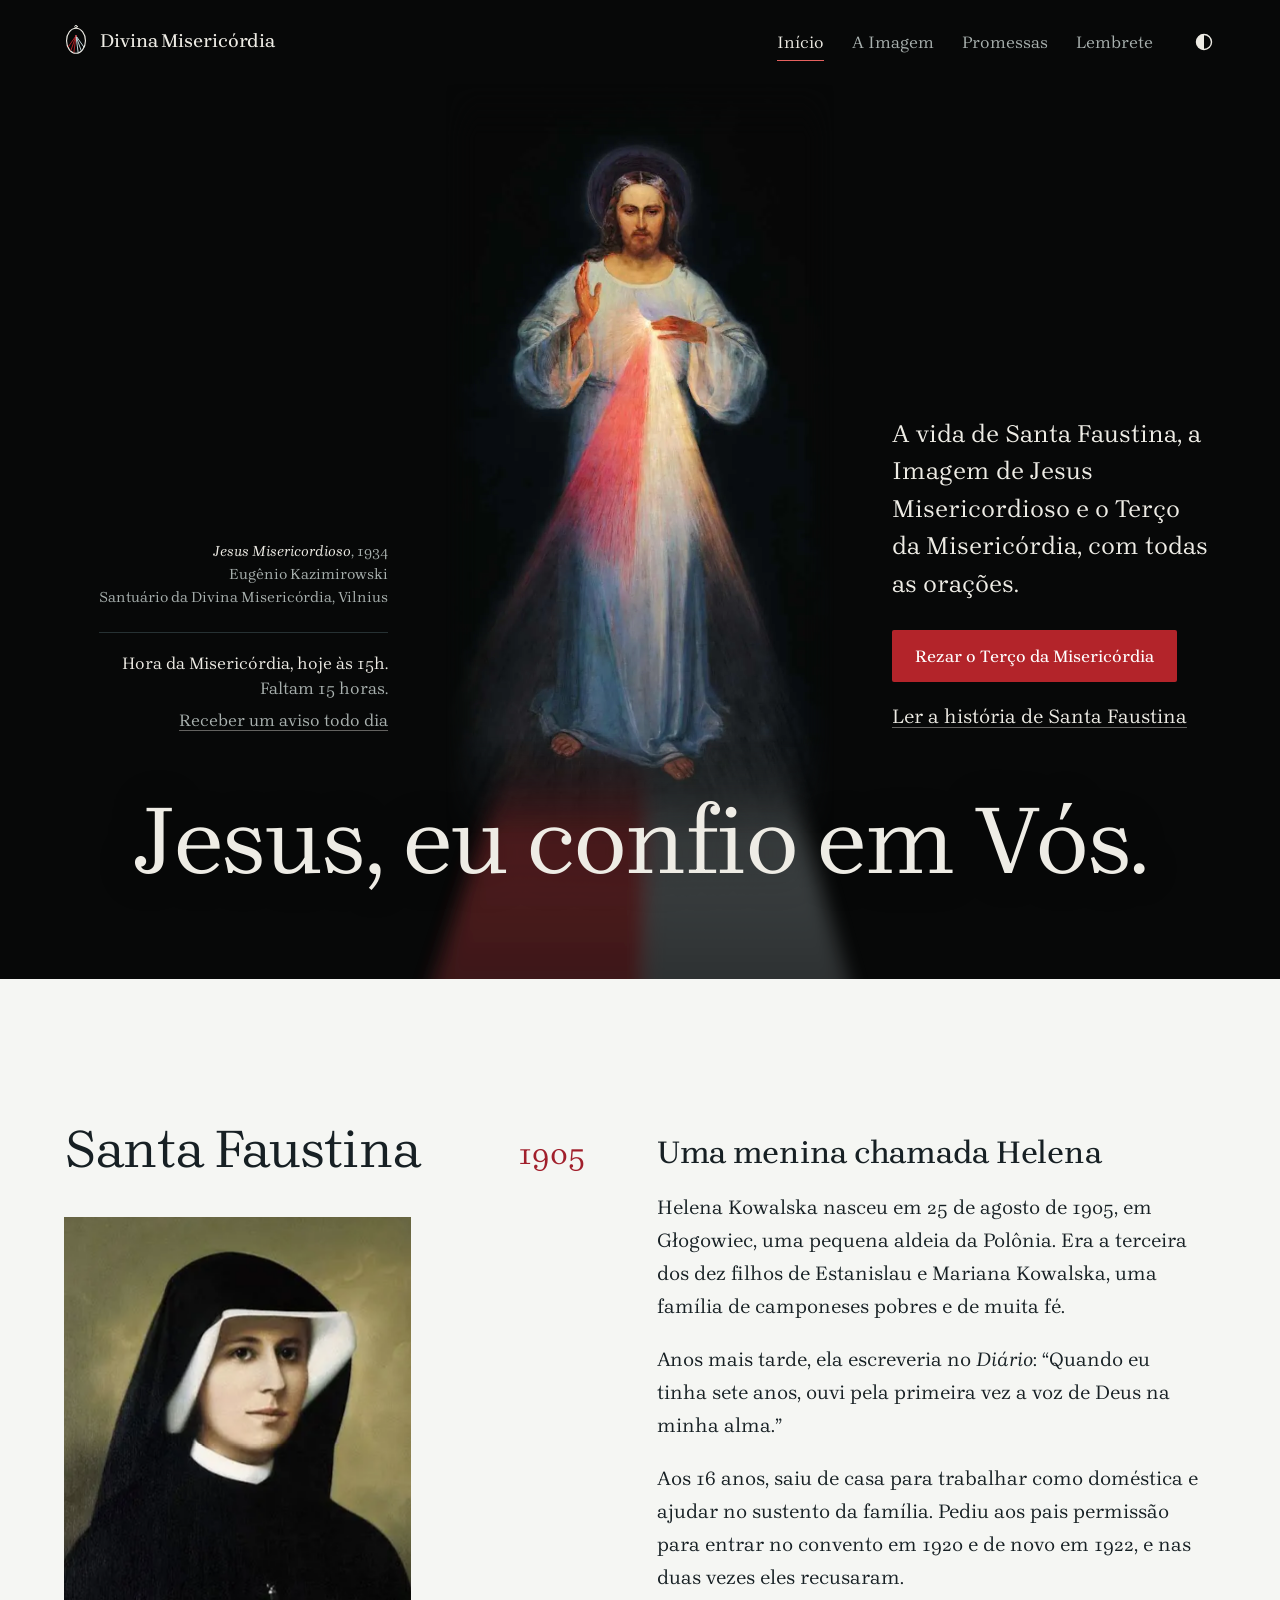
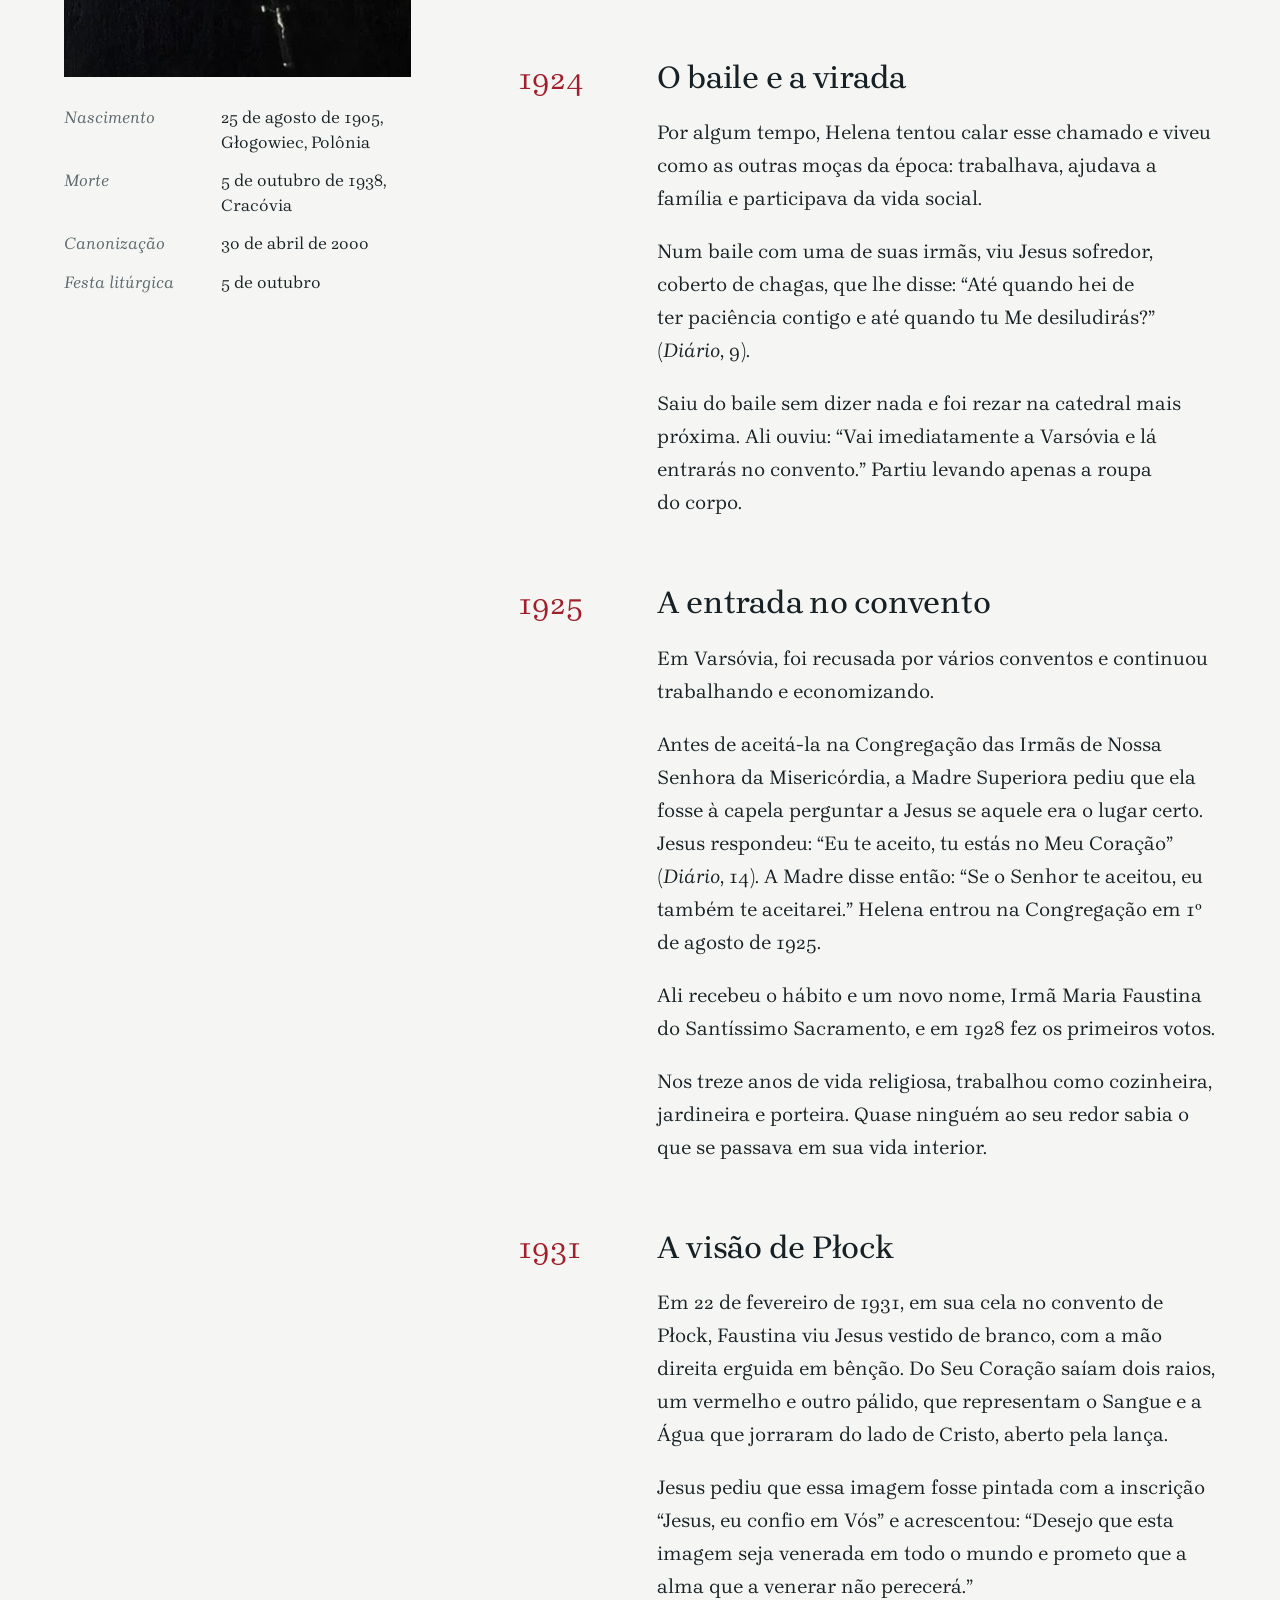
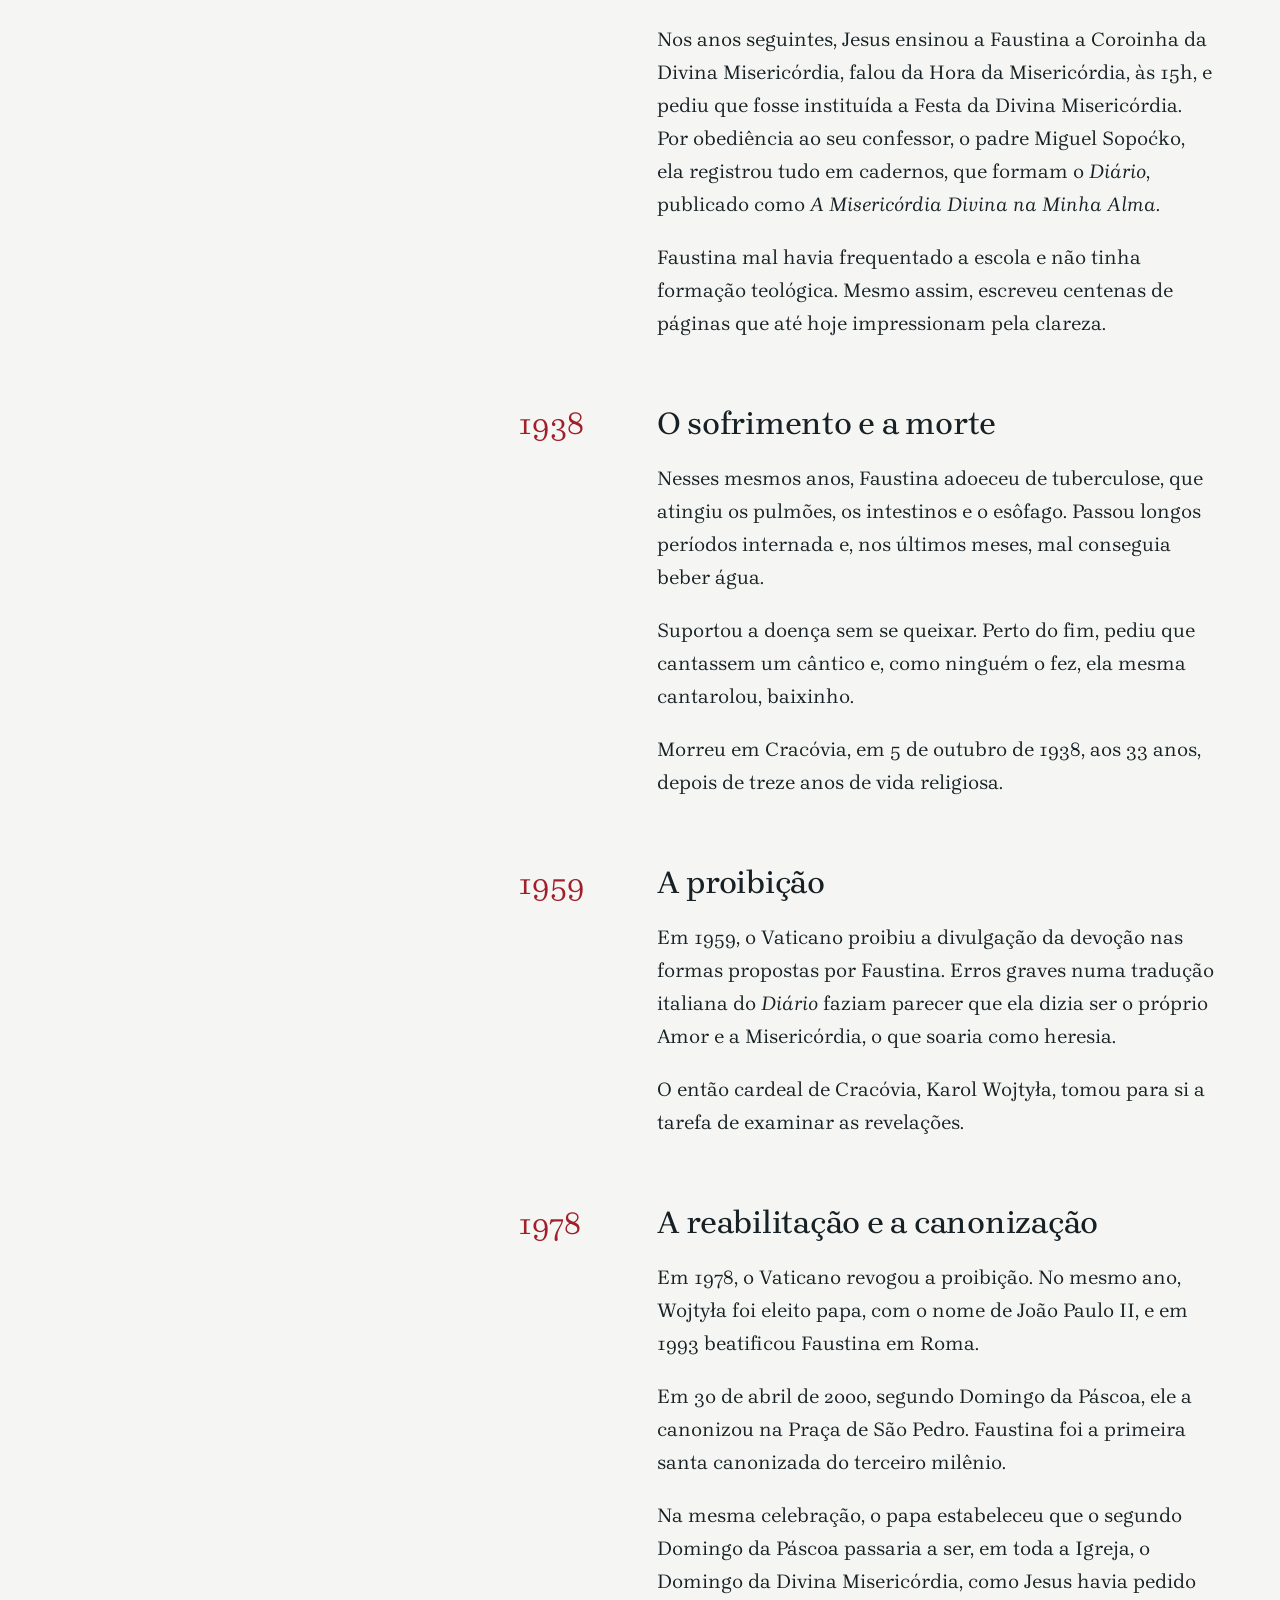
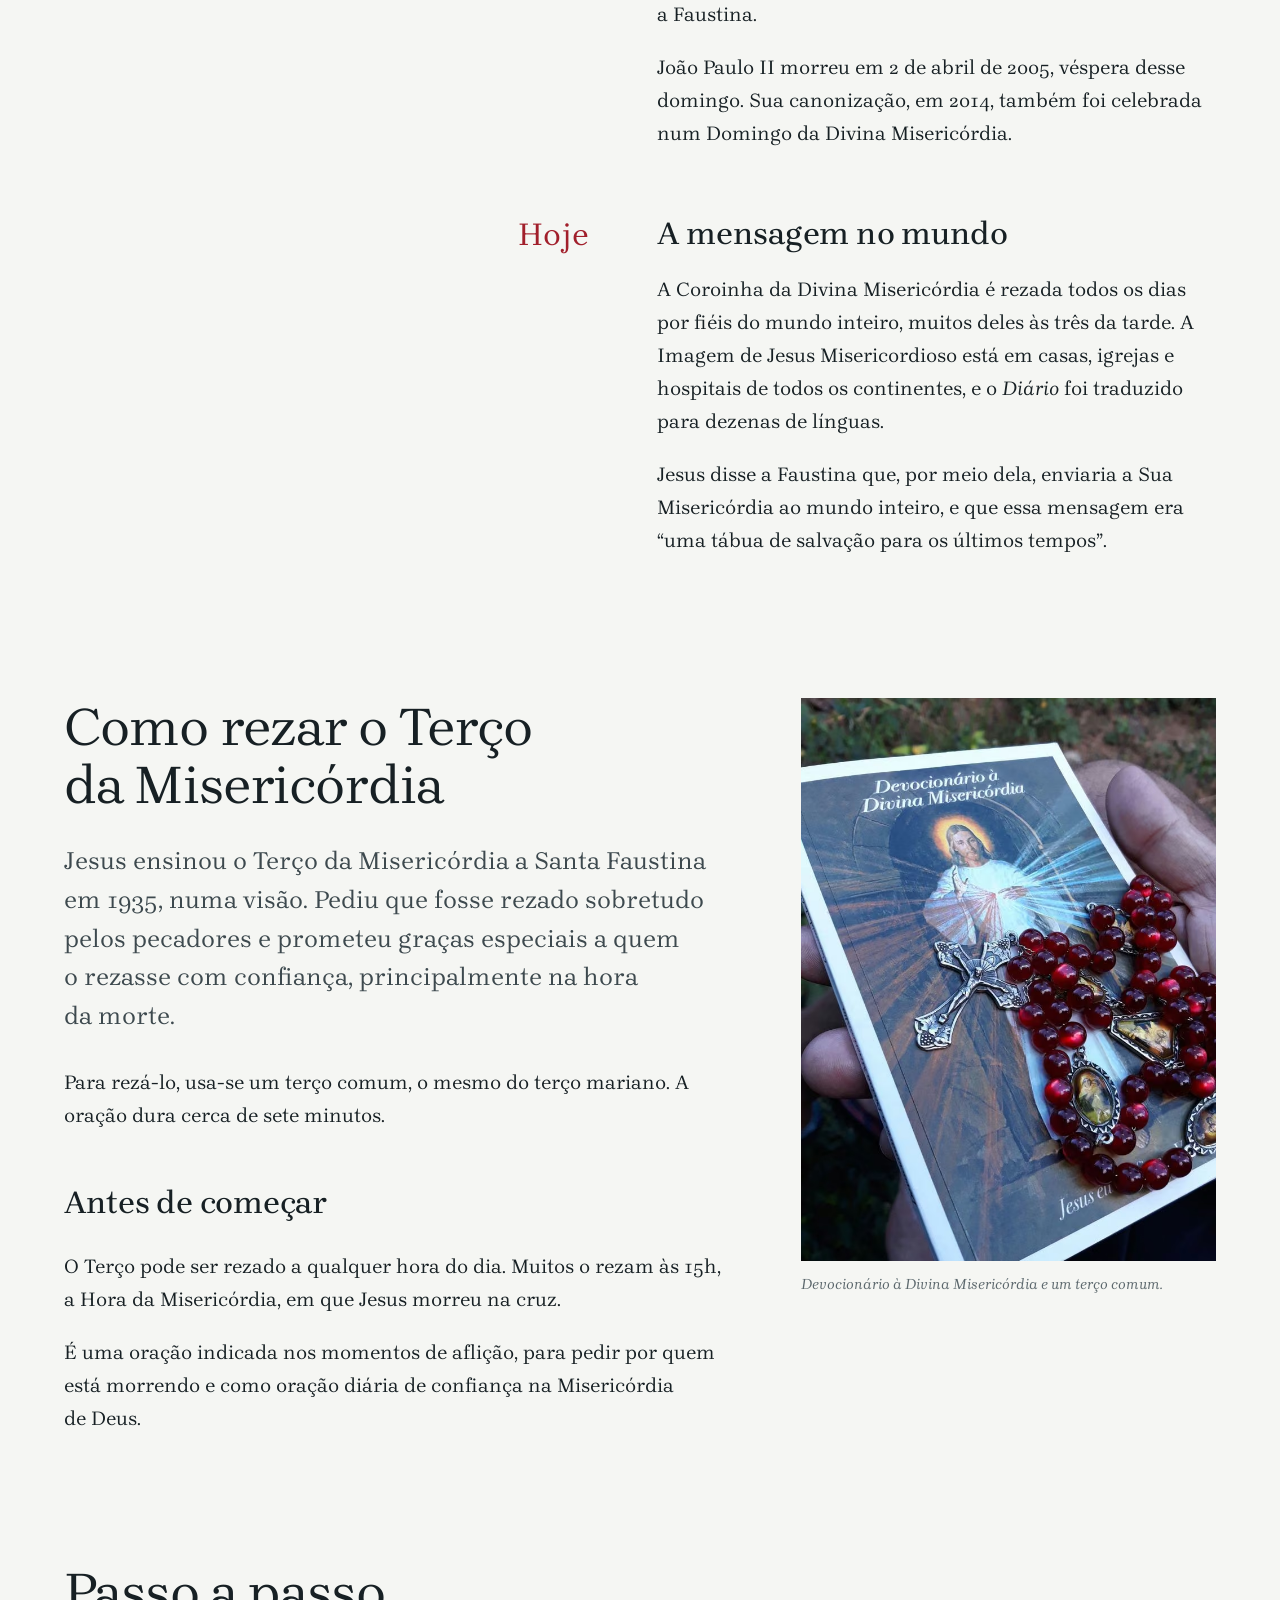
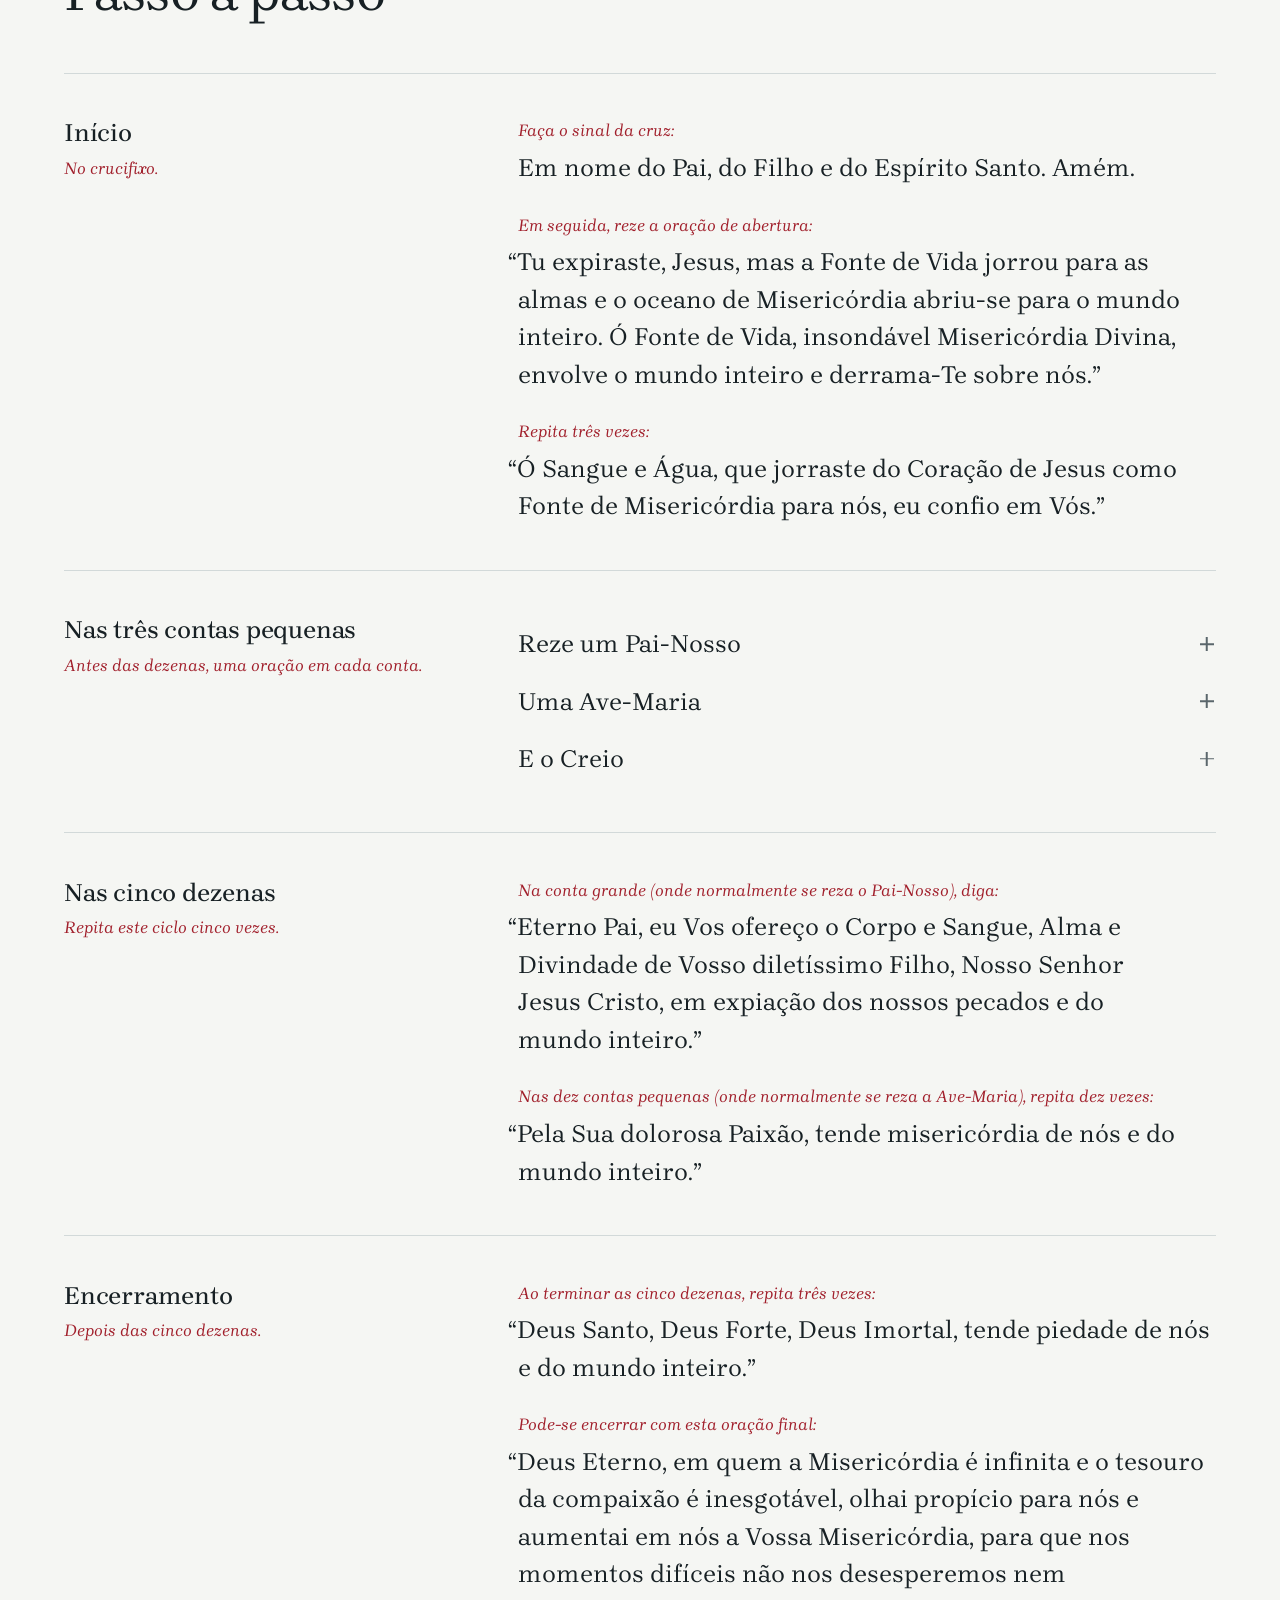
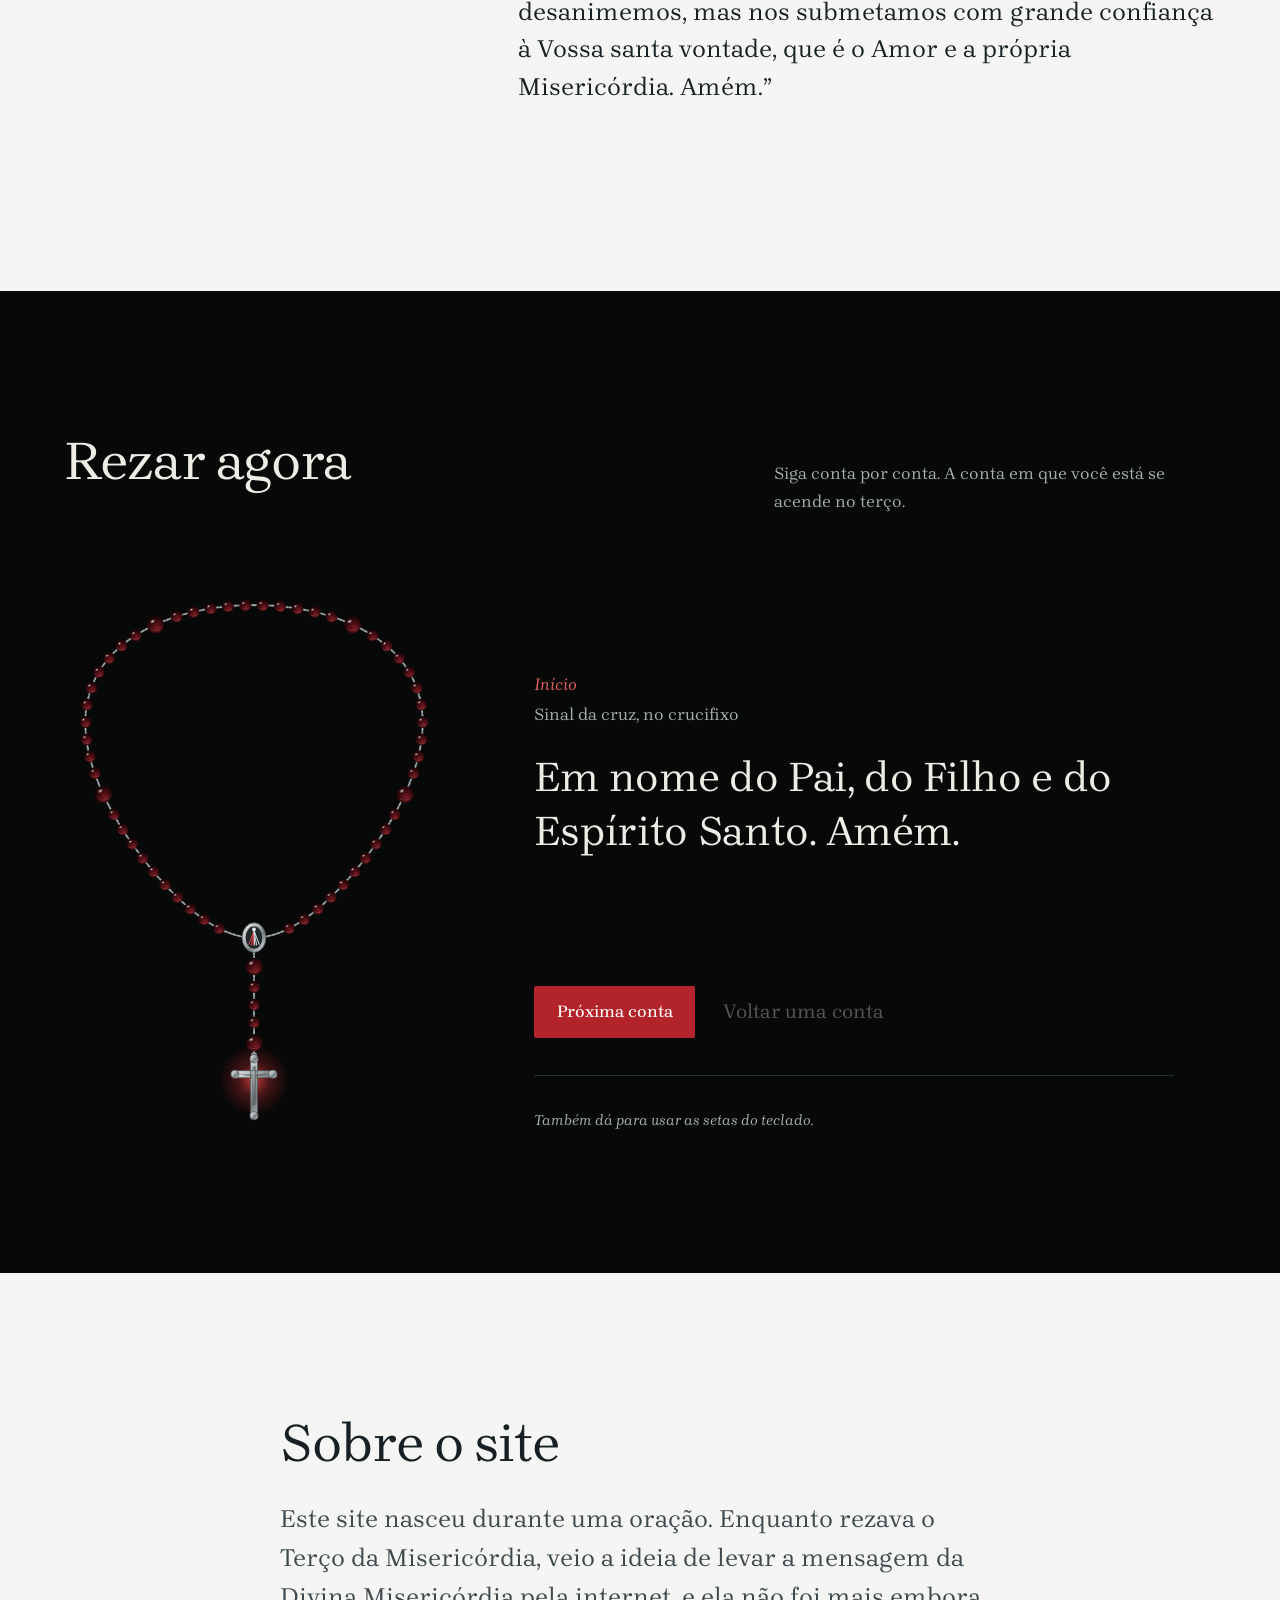
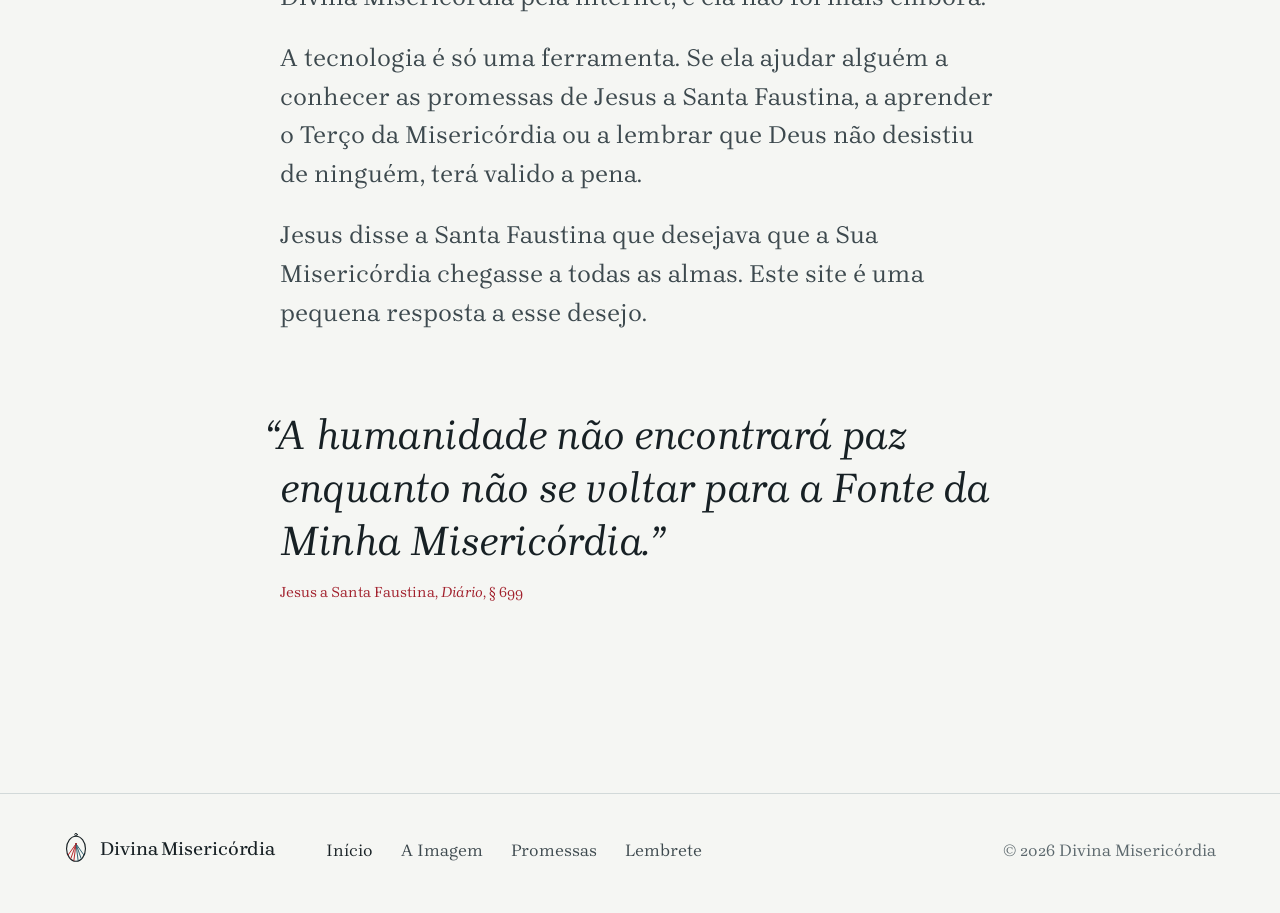
==== commit f65bb0f7: "Volta para o branco original Desfaz o papel de missal e as superfícies por seção.  Co-Authored-By: C" ====
--- a/index.html
+++ b/index.html
@@ -25,7 +25,7 @@
 <link rel="preload" href="assets/fonts/brygada-1918-latin.woff2" as="font" type="font/woff2" crossorigin>
 <link rel="preload" href="assets/fonts/brygada-1918-italic-latin.woff2" as="font" type="font/woff2" crossorigin>
 <script type="speculationrules">{"prerender":[{"where":{"href_matches":"/*"},"eagerness":"moderate"}]}</script>
-<link rel="stylesheet" href="assets/css/style.css?v=dm-2755f42467">
+<link rel="stylesheet" href="assets/css/style.css?v=dm-a3884023c3">
 <script>
   // Antes da primeira pintura, para a página já nascer do jeito certo.
   (function (h) {
@@ -267,14 +267,8 @@
   </div>
 </section>
 
-<!-- ============ Faixa da pintura ============ -->
-<figure class="faixa">
-  <picture><source srcset="assets/img/jesus-misericordioso.webp" type="image/webp"><img src="assets/img/jesus-misericordioso.jpg" width="726" height="1414" loading="lazy" alt=""></picture>
-  <figcaption>“Desejo que esta imagem seja venerada no mundo inteiro.”<small><em>Diário</em>, 47</small></figcaption>
-</figure>
-
 <!-- ============ Como rezar o Terço ============ -->
-<section id="terco" class="sec tom" aria-labelledby="h-terco">
+<section id="terco" class="sec" aria-labelledby="h-terco">
   <div class="wrap">
     <div class="terco-intro">
       <div>
@@ -425,7 +419,7 @@
   </div>
 </footer>
 
-<script src="assets/js/main.js?v=dm-2755f42467" defer></script>
+<script src="assets/js/main.js?v=dm-a3884023c3" defer></script>
 
 </body>
 </html>
--- a/assets/css/style.css
+++ b/assets/css/style.css
@@ -36,19 +36,11 @@
 
 /* ---------- Tokens · modo claro (principal) ---------- */
 :root{
-  /* Dia: papel de missal antigo, marfim levemente acinzentado */
-  --papel:#EFEBE3;
-  --papel-2:#E6E0D4;          /* seções alternadas: a página seguinte do missal */
-  /* Os outros "brancos", tirados da pintura e da igreja */
-  --tunica:#F2F4F3;           /* o branco azulado da túnica */
-  --agua-clara:#E1ECEE;       /* o raio pálido, diluído */
-  --pedra:#E4DED3;            /* pedra e pergaminho, mais denso */
-  --rosa:#F3E5E1;             /* o raio vermelho, quase só uma lembrança */
-  --luz-r:rgba(214,72,70,.07);--luz-p:rgba(120,170,185,.10);
-  /* Fibra de papel: ruído finíssimo, poucos bytes */
-  --grao:url("data:image/svg+xml,%3Csvg xmlns='http://www.w3.org/2000/svg' width='160' height='160'%3E%3Cfilter id='n'%3E%3CfeTurbulence type='fractalNoise' baseFrequency='.85' numOctaves='3' stitchTiles='stitch'/%3E%3CfeColorMatrix values='0 0 0 0 .32 0 0 0 0 .26 0 0 0 0 .18 0 0 0 .11 0'/%3E%3C/filter%3E%3Crect width='100%25' height='100%25' filter='url(%23n)'/%3E%3C/svg%3E");
-  --linha:#D6CEBF;
-  --linha-forte:#A39886;
+  /* Dia: papel frio, como a túnica branca da pintura */
+  --papel:#F5F6F3;
+  --papel-2:#E7ECEC;          /* o raio pálido, como superfície */
+  --linha:#D2D9D9;
+  --linha-forte:#9FACAE;
   --tinta:#172024;
   --tinta-2:#3D494E;
   --tinta-3:#5B676C;
@@ -86,12 +78,6 @@
 html.escuro{
   --papel:#0E1315;
   --papel-2:#151D20;
-  --tunica:#111A1D;
-  --agua-clara:#0F1E22;
-  --pedra:#161A1B;
-  --rosa:#1C1416;
-  --luz-r:rgba(229,97,95,.06);--luz-p:rgba(147,195,208,.06);
-  --grao:url("data:image/svg+xml,%3Csvg xmlns='http://www.w3.org/2000/svg' width='160' height='160'%3E%3Cfilter id='n'%3E%3CfeTurbulence type='fractalNoise' baseFrequency='.85' numOctaves='3' stitchTiles='stitch'/%3E%3CfeColorMatrix values='0 0 0 0 1 0 0 0 0 1 0 0 0 0 1 0 0 0 .05 0'/%3E%3C/filter%3E%3Crect width='100%25' height='100%25' filter='url(%23n)'/%3E%3C/svg%3E");
   --linha:#243034;
   --linha-forte:#3D4C50;
   --tinta:#E9EBE6;
@@ -116,7 +102,7 @@
 *,*::before,*::after{box-sizing:border-box}
 html{-webkit-text-size-adjust:100%;scroll-behavior:smooth}
 body{
-  margin:0;background:var(--grao) var(--papel);color:var(--tinta);
+  margin:0;background:var(--papel);color:var(--tinta);
   font-family:var(--serif);font-size:var(--t-m);line-height:1.65;font-weight:400;
   font-variant-numeric:oldstyle-nums proportional-nums;font-kerning:normal;
   -webkit-font-smoothing:antialiased;text-rendering:optimizeLegibility;
@@ -597,9 +583,6 @@
 }
 
 .fecho{background:var(--papel-2);padding:clamp(88px,11vw,168px) 0}
-/* Seções alternadas: o fundo muda de tom como as páginas de um missal */
-.sec.tom,.sec:not(.rezar)+.sec.tom,.sec.tom+.sec:not(.rezar){padding-top:clamp(88px,11vw,168px)}
-.promessas-sec{padding-bottom:clamp(56px,7vw,104px)}
 .fecho-in{max-width:44em;margin:0 auto;text-align:center}
 .fecho .rubrica{font-size:var(--t-s)}
 .fecho blockquote{margin:22px 0 0;font-size:clamp(30px,2.8vw + 14px,56px);line-height:1.2;letter-spacing:-.016em;text-wrap:balance}
@@ -949,61 +932,3 @@
 .nao-achou .opcao-acoes{margin-top:clamp(28px,3vw,40px)}
 
 html.escuro .rezar,html.escuro .anotada{border-top:1px solid var(--linha);border-bottom:1px solid var(--linha)}
-
-
-/* =========================================================
-   Superfícies: cada parte da página tem o seu "branco"
-   Papel (leitura) · túnica e raio pálido (o Terço, escurecendo
-   até a oração) · rosa (a citação) · pedra (o fecho)
-   ========================================================= */
-/* Faixa que ocupa a largura toda, mesmo dentro de uma coluna */
-
-/* Santa Faustina: papel, com a luz dos raios ainda tocando os cantos */
-#faustina{background:
-  radial-gradient(60% 40% at 0 0,var(--luz-r),transparent 70%),
-  radial-gradient(50% 40% at 100% 0,var(--luz-p),transparent 70%),
-  var(--grao) var(--papel)}
-
-/* Como rezar: o branco da túnica, com luz no alto, que desce pelo raio
-   pálido e vai escurecendo até a noite do "Rezar agora" */
-#terco{background:
-  radial-gradient(70% 520px at 50% 0,rgba(255,255,255,.55),transparent 70%),
-  linear-gradient(to bottom,var(--tunica) 0,var(--tunica) 30%,var(--agua-clara) 88%,color-mix(in srgb,var(--agua-clara) 70%,var(--noite)) 100%)}
-.escuro #terco{background:linear-gradient(to bottom,var(--tunica) 0,var(--agua-clara) 85%,var(--noite) 100%)}
-#terco .etapa{border-top-color:color-mix(in srgb,var(--linha-forte) 45%,transparent)}
-
-/* Sobre o site: pedra; a citação vira uma faixa rosa de ponta a ponta */
-#sobre{background:var(--grao) var(--pedra)}
-.sobre .cit-grande{background:var(--rosa);box-shadow:0 0 0 100vmax var(--rosa);clip-path:inset(0 -100vmax);padding-block:clamp(48px,6vw,88px);margin-bottom:0}
-#sobre .sobre{padding-bottom:0}
-#sobre{padding-bottom:0}
-main:has(#sobre)+.rodape{background:var(--grao) var(--pedra);border-top:0}
-
-/* Faixa da pintura entre a vida de Santa Faustina e o Terço */
-.faixa{position:relative;margin:0;height:clamp(240px,44svh,480px);overflow:hidden;background:var(--noite);color:var(--marfim);display:grid;place-items:center;isolation:isolate}
-.faixa img{position:absolute;inset:-12% 0;width:100%;height:124%;object-fit:cover;object-position:50% 30%;filter:brightness(.42) saturate(.85) blur(1.5px);z-index:-1}
-.faixa::after{content:"";position:absolute;inset:0;z-index:-1;background:linear-gradient(to bottom,var(--noite),transparent 30%,transparent 70%,var(--noite))}
-.faixa figcaption{max-width:20em;padding-inline:var(--gut);text-align:center;font-size:clamp(26px,2.4vw + 12px,44px);line-height:1.25;letter-spacing:-.01em;font-style:italic;text-wrap:balance}
-.faixa figcaption small{display:block;margin-top:14px;font-style:normal;font-size:var(--t-xs);letter-spacing:.02em;color:var(--sangue-noite)}
-@supports (animation-timeline: view()){
-  @media (prefers-reduced-motion:no-preference) and (min-width:901px) and (hover:hover) and (pointer:fine){
-    .faixa img{animation:faixa-par linear both;animation-timeline:view();animation-range:cover 0% cover 100%}
-    .faixa figcaption{animation:faixa-txt linear both;animation-timeline:view();animation-range:entry 20% cover 50%}
-  }
-}
-@keyframes faixa-par{from{translate:0 -9%}to{translate:0 9%}}
-@keyframes faixa-txt{from{opacity:0;translate:0 24px}to{opacity:1;translate:0 0}}
-
-/* Promessas: alternam entre papel e túnica; a frase final na faixa rosa */
-.promessas-sec .promessa{border-top:0}
-.promessas-sec .promessa:nth-child(even){background:var(--tunica);box-shadow:0 0 0 100vmax var(--tunica);clip-path:inset(0 -100vmax)}
-.promessas-sec+.fecho{background:var(--rosa)}
-
-/* Lembrete: as formas de lembrete sobre pedra */
-.opcoes{position:relative;background:var(--pedra);box-shadow:0 0 0 100vmax var(--pedra);clip-path:inset(0 -100vmax)}
-.opcoes+nav{margin-top:0}
-
-/* A Imagem: a leitura no papel ganha a mesma luz dos raios no alto */
-main:has(.anotada){background:radial-gradient(60% 30% at 100% 0,var(--luz-p),transparent 70%),radial-gradient(50% 30% at 0 0,var(--luz-r),transparent 70%)}
-
-@media print{body,#faustina,#terco,#sobre,.promessa,.fecho,.opcoes{background:#fff!important;box-shadow:none!important}.faixa{display:none}}
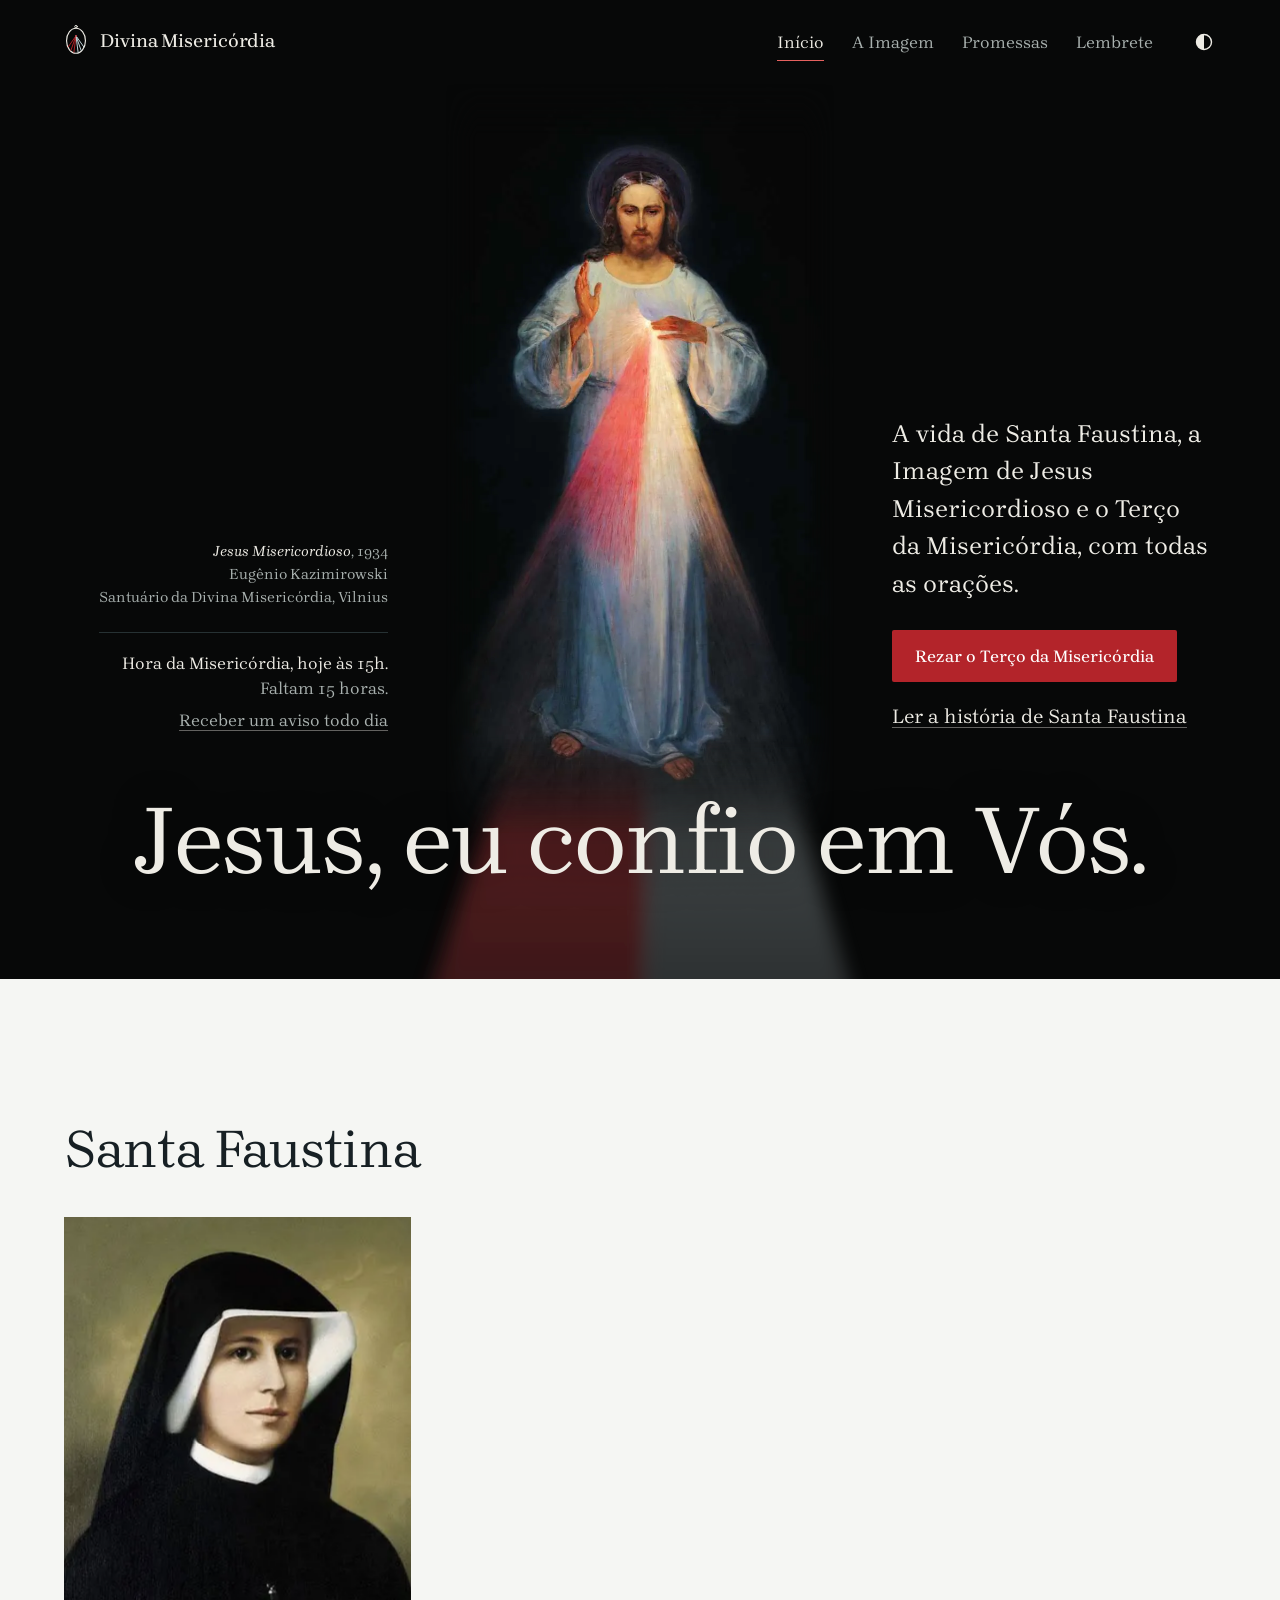
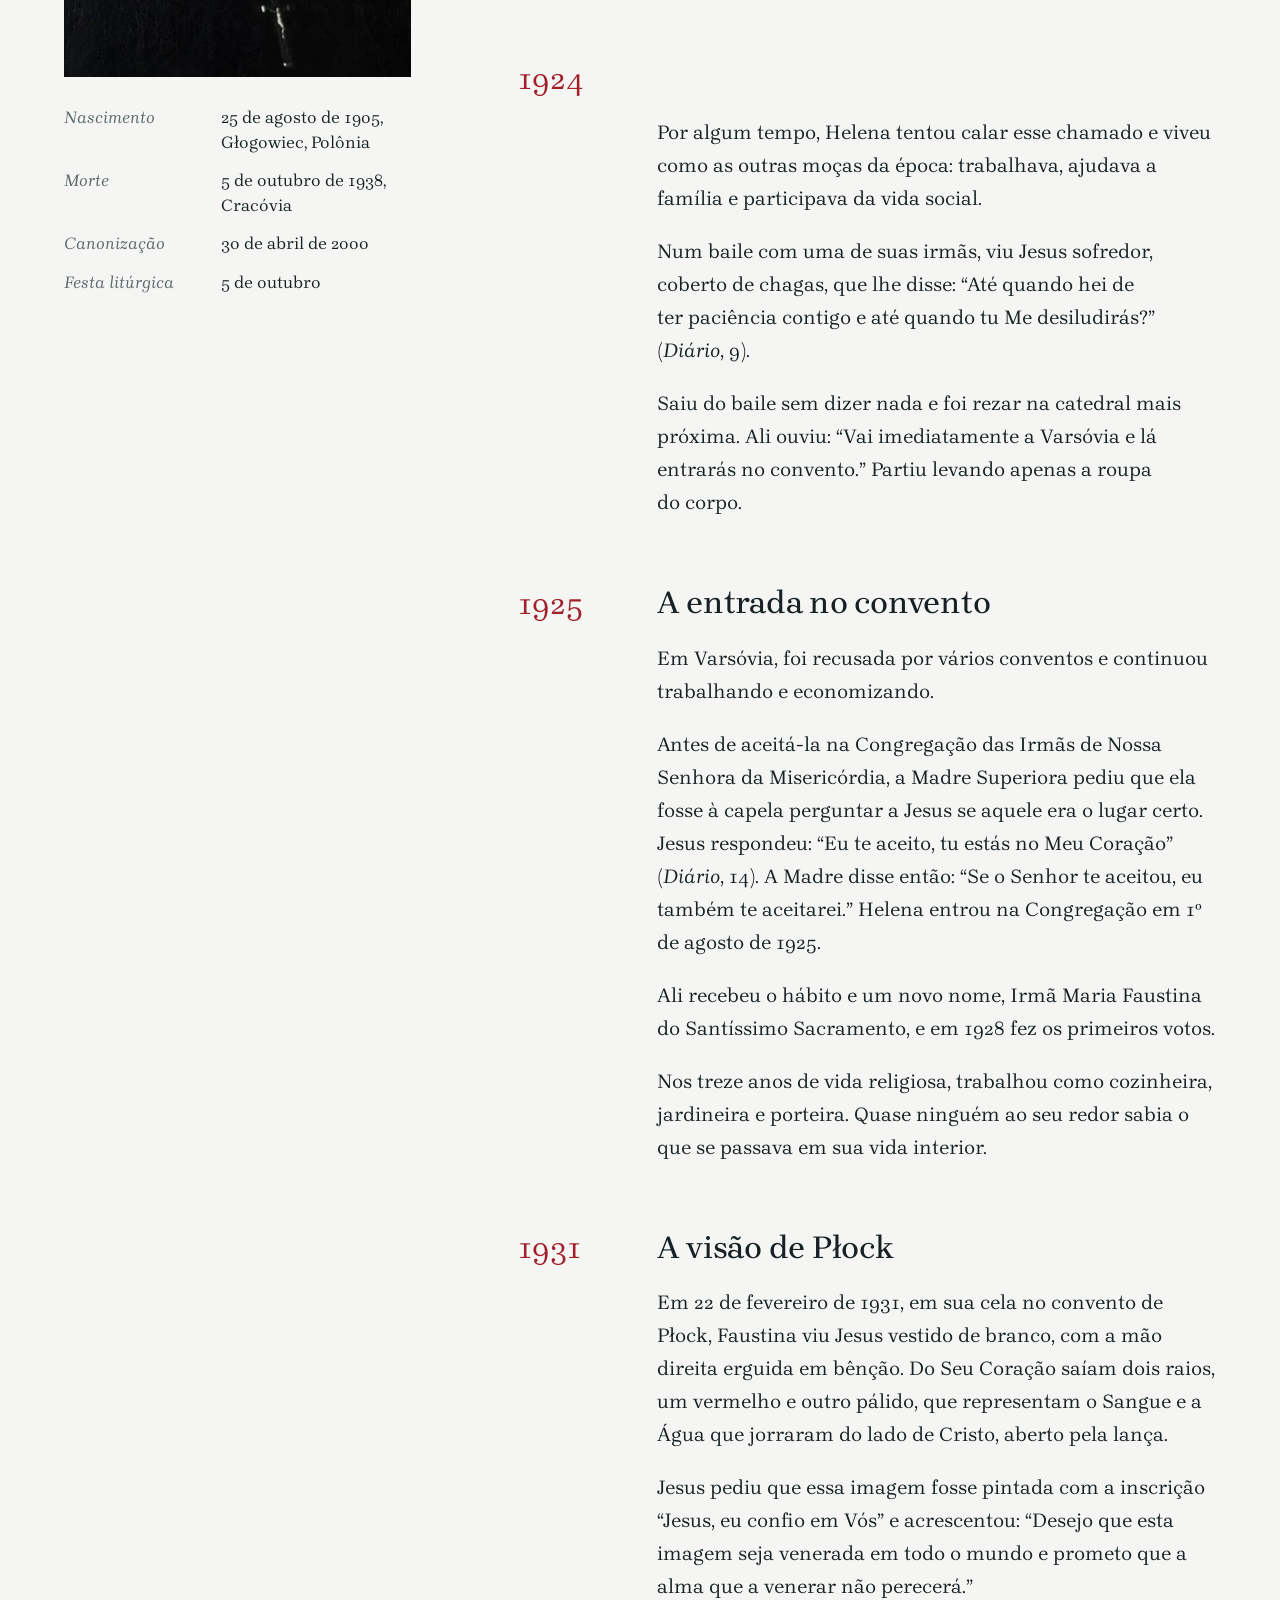
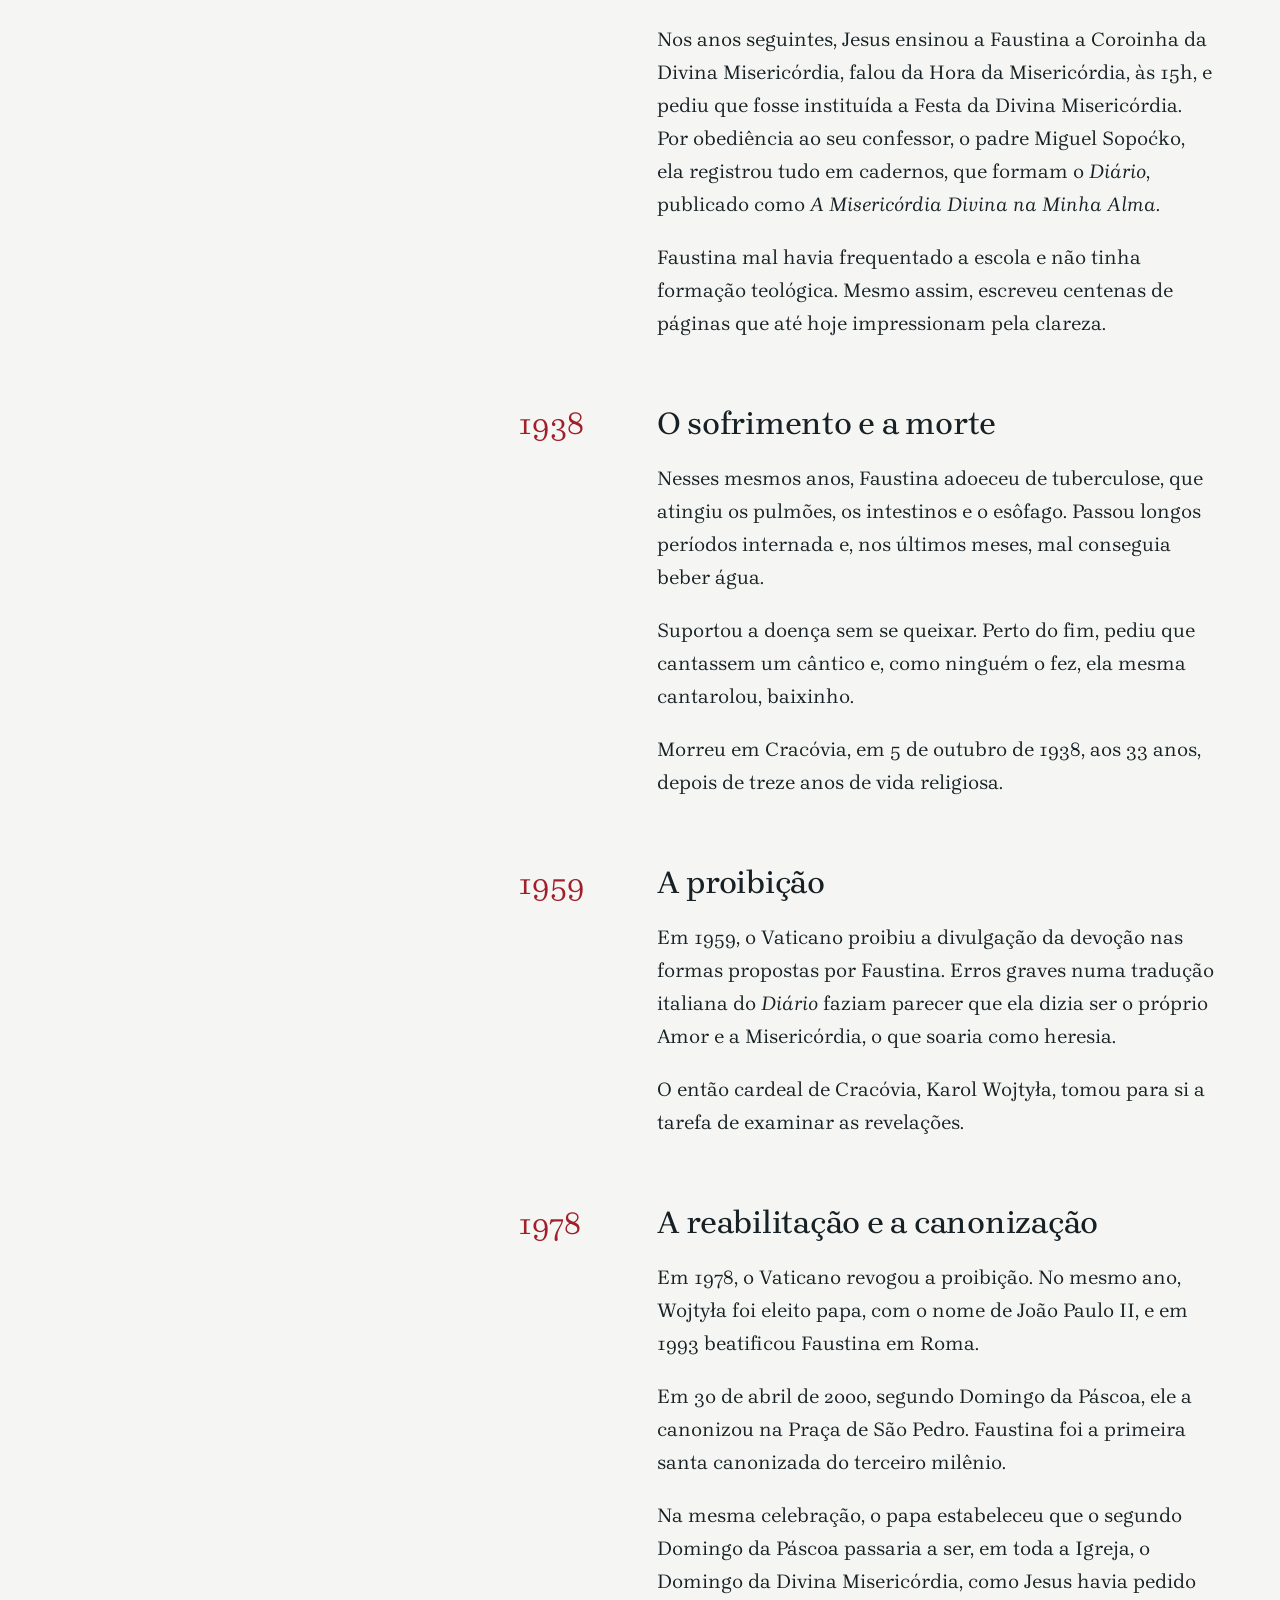
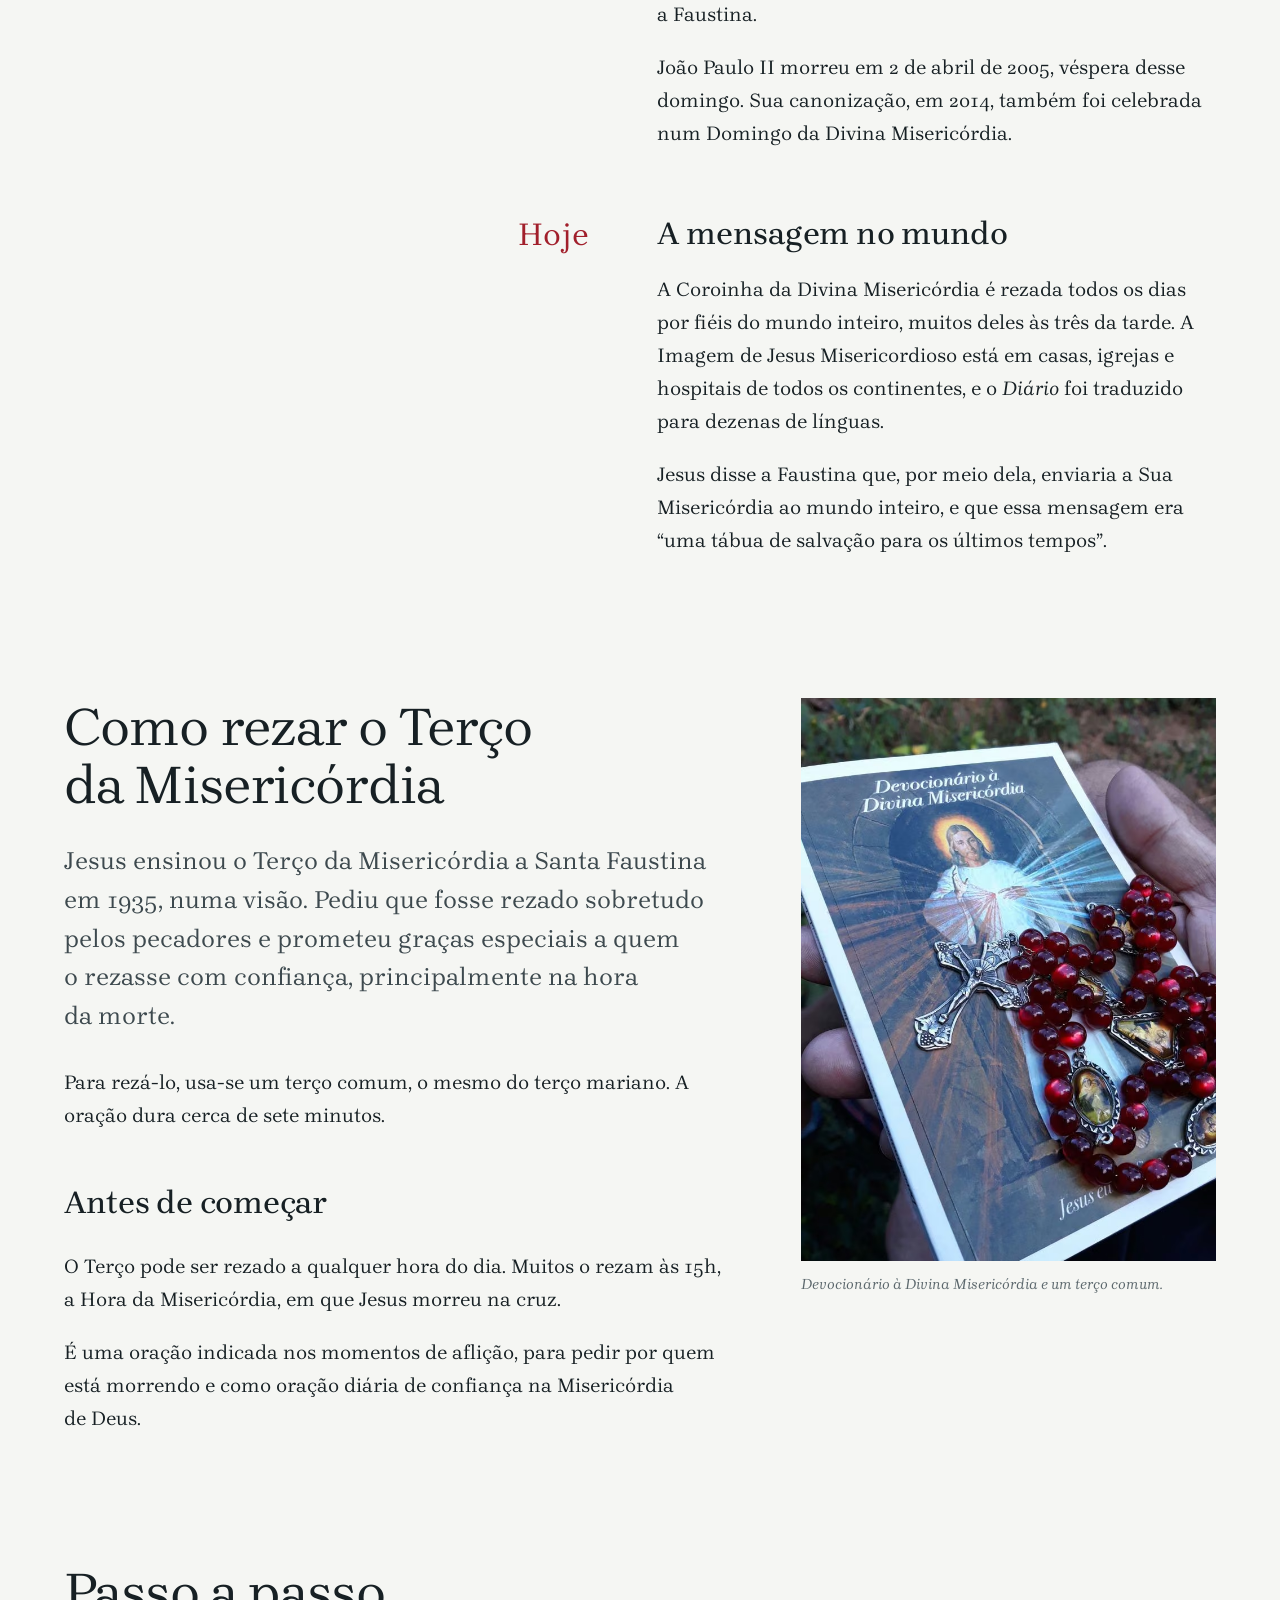
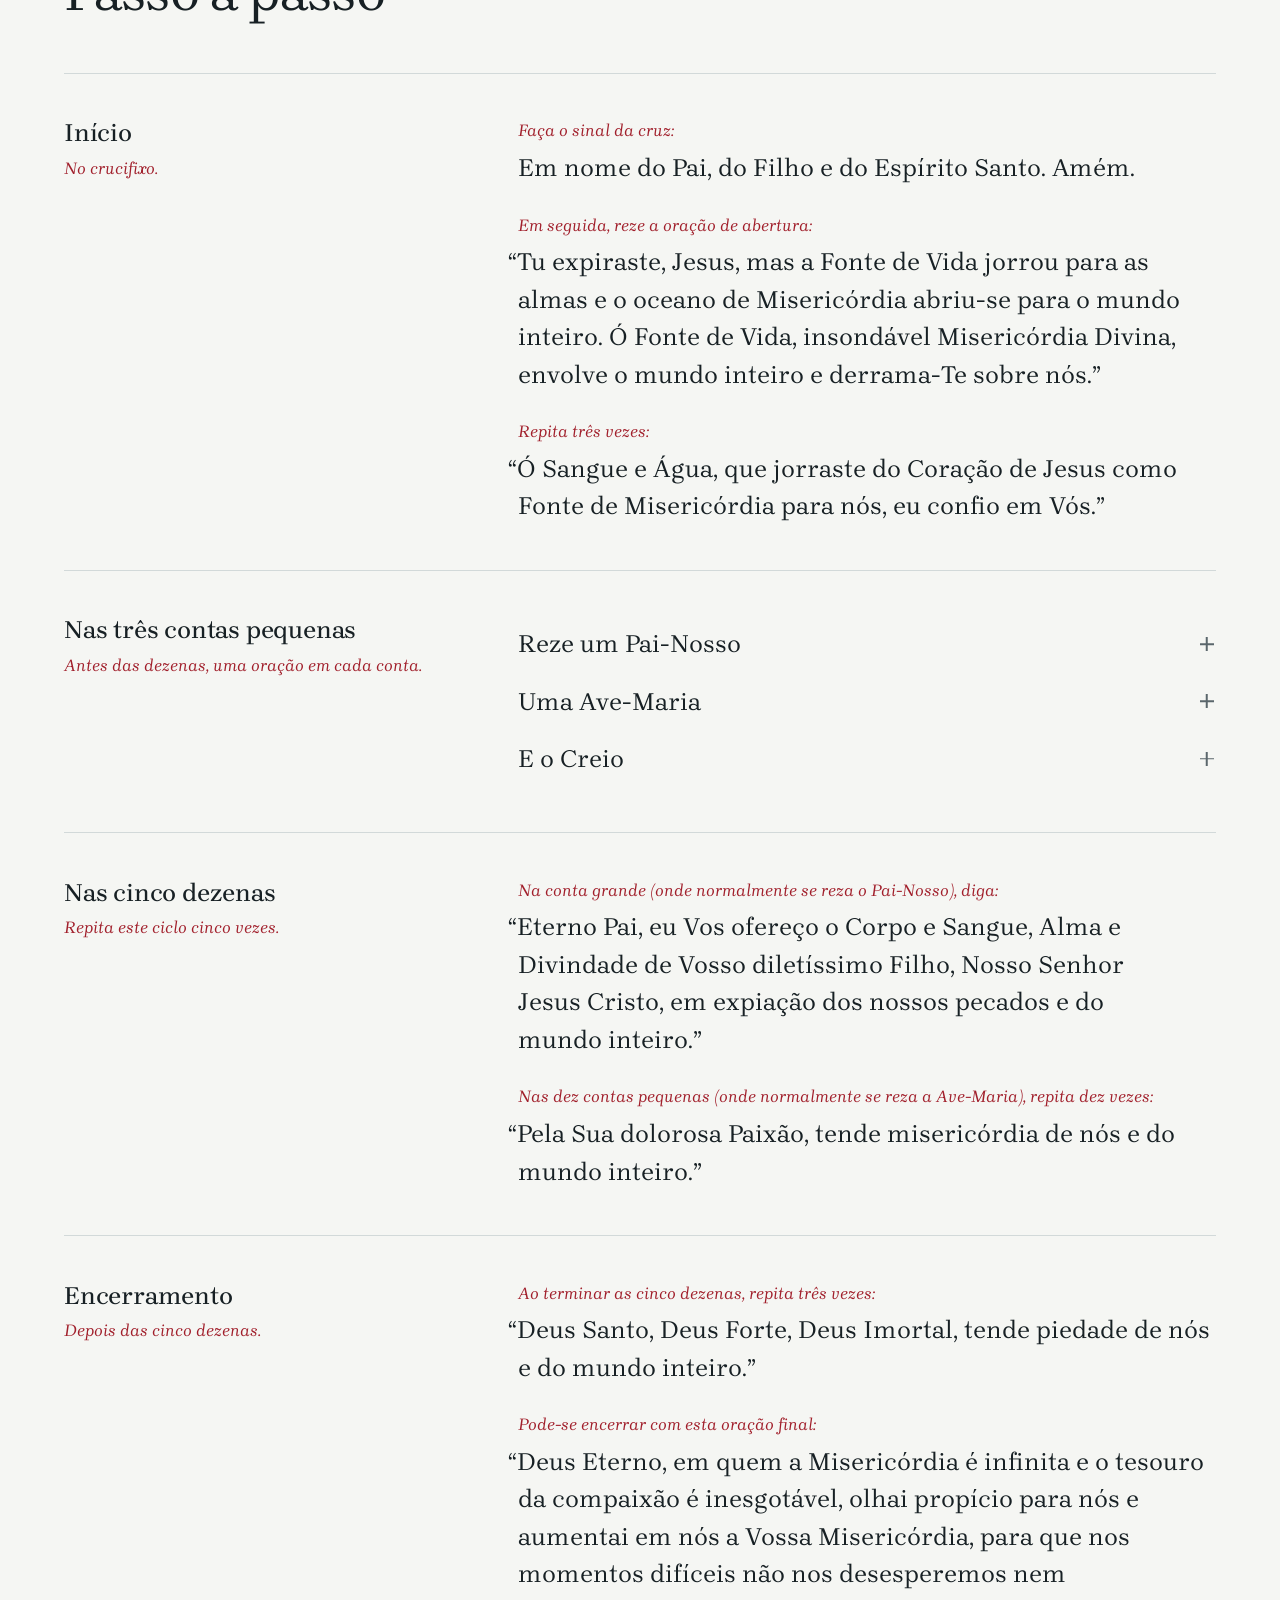
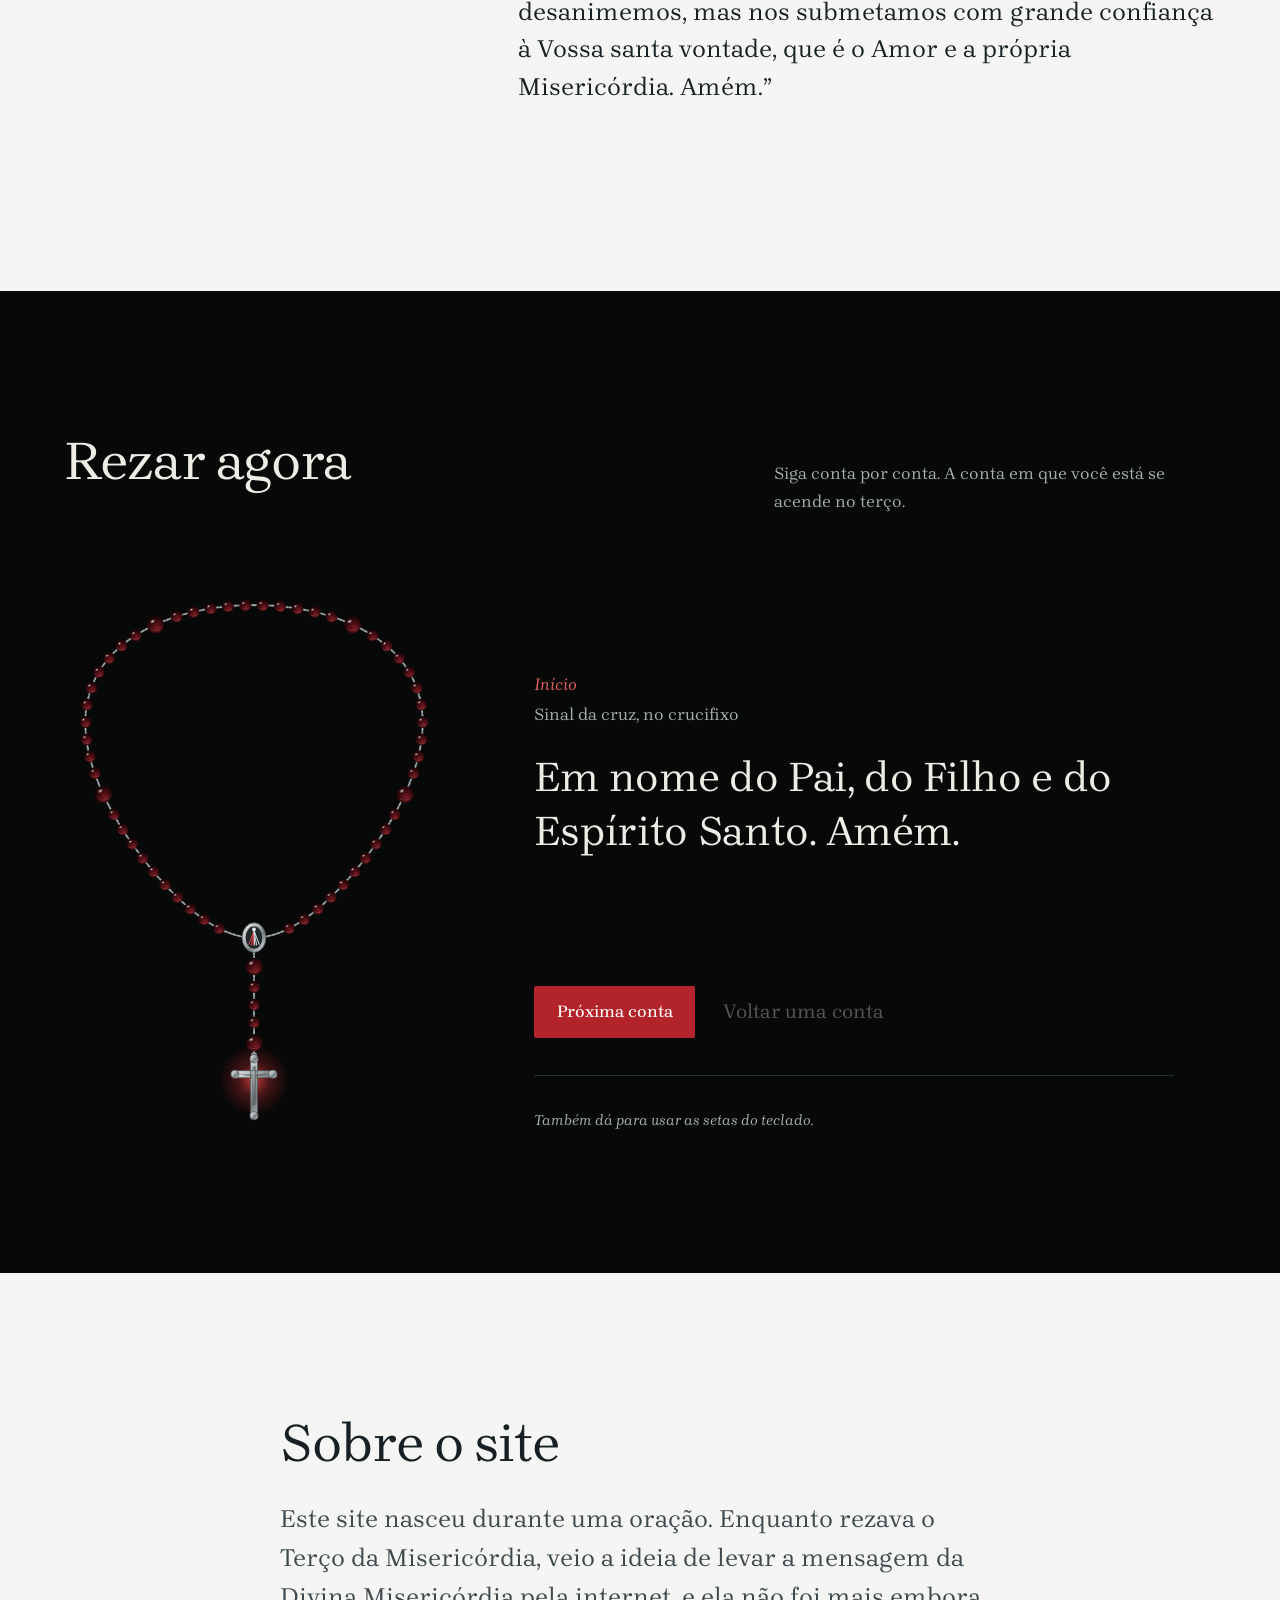
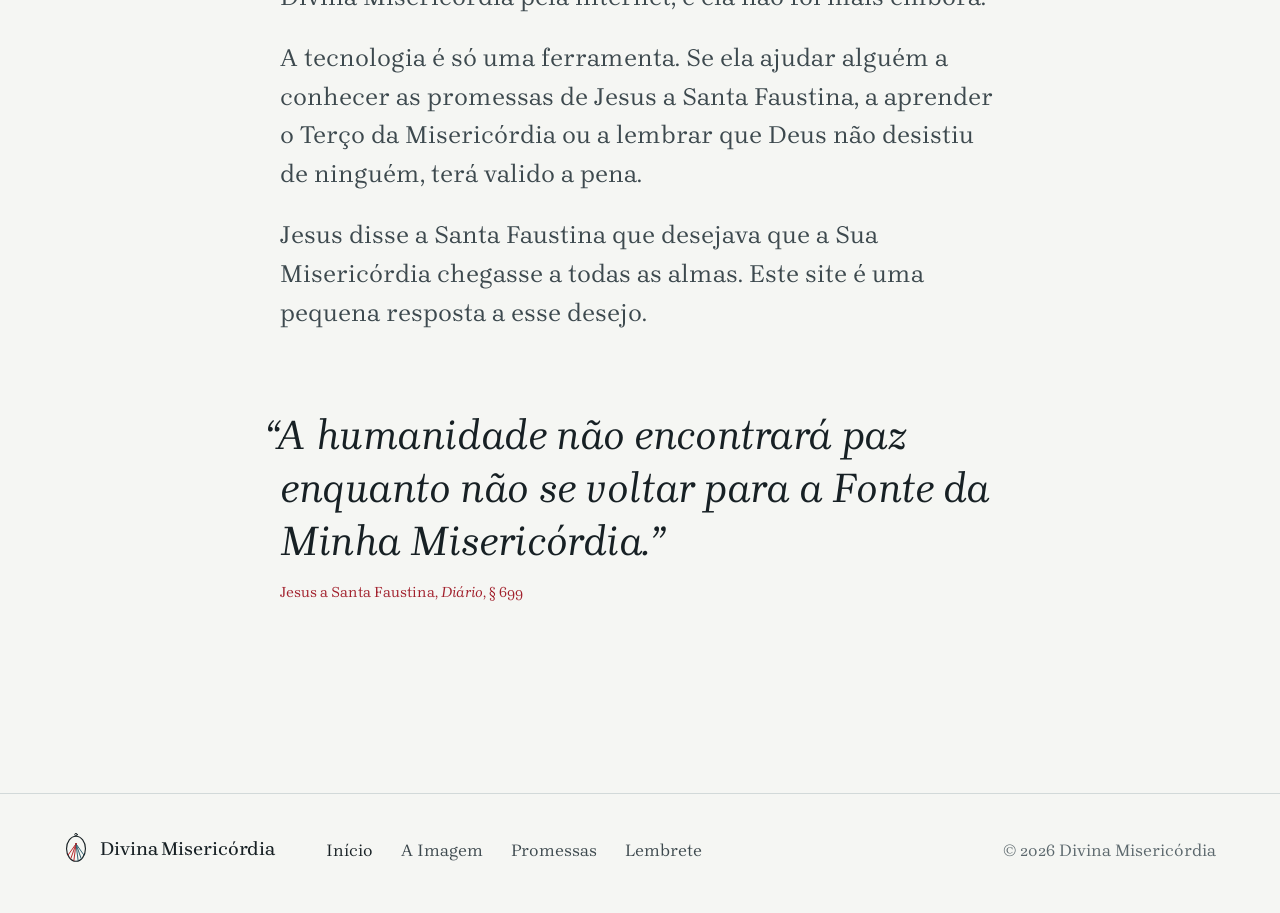
==== commit 840a76dd: "Parallax mais presente na abertura, também no celular Computador: quatro camadas que se afastam em v" ====
--- a/index.html
+++ b/index.html
@@ -25,7 +25,7 @@
 <link rel="preload" href="assets/fonts/brygada-1918-latin.woff2" as="font" type="font/woff2" crossorigin>
 <link rel="preload" href="assets/fonts/brygada-1918-italic-latin.woff2" as="font" type="font/woff2" crossorigin>
 <script type="speculationrules">{"prerender":[{"where":{"href_matches":"/*"},"eagerness":"moderate"}]}</script>
-<link rel="stylesheet" href="assets/css/style.css?v=dm-a3884023c3">
+<link rel="stylesheet" href="assets/css/style.css?v=dm-491e980520">
 <script>
   // Antes da primeira pintura, para a página já nascer do jeito certo.
   (function (h) {
@@ -419,7 +419,7 @@
   </div>
 </footer>
 
-<script src="assets/js/main.js?v=dm-a3884023c3" defer></script>
+<script src="assets/js/main.js?v=dm-491e980520" defer></script>
 
 </body>
 </html>
--- a/assets/css/style.css
+++ b/assets/css/style.css
@@ -549,6 +549,7 @@
 .dois-raios{display:grid;grid-template-columns:1fr 1fr;gap:20px 32px;margin:clamp(28px,3vw,40px) 0}
 .dois-raios div{display:grid;grid-template-columns:auto 1fr;gap:4px 16px;align-items:start}
 .dois-raios svg{grid-row:1/span 2}
+.el-detalhe,.painel-dica{display:none}
 .dois-raios dt{font-size:var(--t-l);line-height:1.2}
 .dois-raios dd{margin:0;font-size:var(--t-s);line-height:1.5;color:#CBD0CD}
 .raio-v{stroke:var(--sangue-noite);stroke-width:1.5;stroke-linecap:round;fill:none}
@@ -557,13 +558,22 @@
 @media (max-width:900px){
   .anotada-cab{grid-template-columns:1fr}
   .anotada-grade{grid-template-columns:1fr;gap:8px}
-  .painel{top:0;z-index:2;background:var(--noite);padding:12px 0 10px;margin:0 calc(-1 * var(--gut));box-shadow:0 18px 24px -12px var(--noite)}
-  .topo-visivel .painel{top:var(--topo-fixo)}
-  .painel-quadro{height:50svh;min-height:0}
+  /* No celular a pintura não fica presa na tela (cobria metade da leitura):
+     ela aparece inteira, com os pontos numerados, e cada item da lista
+     traz o recorte do seu detalhe. */
+  .painel,.topo-visivel .painel{position:relative;top:auto}
+  .painel-quadro{height:min(64svh,128vw);min-height:360px}
   .painel-inscricao{font-size:22px;margin-top:-.9em}
-  .ponto{width:24px;height:24px;margin:-12px 0 0 -12px}
-  .ponto::after{inset:8px}
-  .elementos{padding-top:24px;padding-bottom:8svh}
+  .ponto{width:34px;height:34px;margin:-17px 0 0 -17px;background:rgba(7,8,8,.55);border-color:rgba(238,236,229,.85);display:grid;place-items:center}
+  .ponto::after{content:attr(data-n);position:static;inset:auto;background:none;color:var(--marfim);font-size:15px;line-height:1;font-variant-numeric:lining-nums}
+  .ponto.ativo::after{background:none;color:var(--marfim)}
+  .ponto.ativo{background:var(--sangue-noite);border-color:var(--sangue-noite)}
+  .painel-dica{display:block;margin-top:14px;text-align:center;font-size:var(--t-xs);font-style:italic;color:var(--marfim-2)}
+  .elementos{padding-top:20px;padding-bottom:4svh}
+  .elemento{scroll-margin-top:calc(var(--topo-fixo) + 12px)}
+  .elemento[data-n]::before{content:attr(data-n);display:grid;place-items:center;background:none;color:var(--marfim);font-size:13px;line-height:1;font-variant-numeric:lining-nums}
+  .elemento.ativo[data-n]::before{background:var(--sangue-noite);border-color:var(--sangue-noite)}
+  .el-detalhe{display:block;height:clamp(150px,46vw,240px);margin:0 0 18px;background-color:var(--noite-2);background-repeat:no-repeat;border-radius:2px;box-shadow:inset 0 0 0 1px var(--noite-linha)}
   .dois-raios{grid-template-columns:1fr}
 }
 
@@ -806,10 +816,11 @@
     /* Abertura em três camadas, como quem se afasta devagar de um altar:
        os raios no chão ficam quase parados (mais longe), a pintura desce
        devagar e a inscrição sobe com a página (mais perto). */
-    .altar{view-timeline:--altar block}
-    .quadro{animation:altar-sai linear both;animation-timeline:--altar;animation-range:exit 0% exit 100%}
-    .raios-caixa{animation:raios-fundo linear both;animation-timeline:--altar;animation-range:exit 0% exit 100%}
-    .inscricao span{animation:inscricao-perto linear both;animation-timeline:--altar;animation-range:exit 0% exit 80%}
+    .quadro{animation:altar-sai linear both;animation-timeline:scroll(root);animation-range:0 100vh}
+    .raios-caixa{animation:raios-fundo linear both;animation-timeline:scroll(root);animation-range:0 100vh}
+    .inscricao span{animation:inscricao-perto linear both;animation-timeline:scroll(root);animation-range:0 75vh}
+    /* O texto dos lados é o mais perto de todos: sobe mais rápido que a inscrição */
+    .altar-lado>*{animation:lado-sai linear both;animation-timeline:scroll(root);animation-range:0 65vh}
 
     /* Retrato de Santa Faustina: a pintura corre de leve dentro da moldura */
     .retrato img{animation:retrato-par linear both;animation-timeline:view();animation-range:cover 0% cover 100%;scale:1.12}
@@ -836,9 +847,21 @@
   }
 }
 @keyframes progresso-cresce{from{transform:scaleX(0)}to{transform:scaleX(1)}}
-@keyframes altar-sai{to{translate:0 22%;scale:.94;opacity:.35}}
-@keyframes raios-fundo{to{translate:0 8%}}
-@keyframes inscricao-perto{to{translate:0 -60%;opacity:0}}
+@keyframes altar-sai{to{translate:0 30%;scale:.92;opacity:.3}}
+@keyframes raios-fundo{to{translate:0 12%}}
+@keyframes inscricao-perto{to{translate:0 -90%;opacity:0}}
+@keyframes lado-sai{to{translate:0 -45%;opacity:0}}
+/* Celular: parallax leve só na pintura e na inscrição. Os raios (a camada
+   mais larga) não animam sozinhos e encolhem para a camada ficar leve. */
+@supports (animation-timeline: scroll()){
+  @media (prefers-reduced-motion:no-preference) and (max-width:900px),(prefers-reduced-motion:no-preference) and (pointer:coarse){
+    .raios-caixa{left:-70%;width:240%}
+    .quadro{animation:altar-sai-m linear both;animation-timeline:scroll(root);animation-range:0 100vh}
+    .inscricao span{animation:inscricao-perto-m linear both;animation-timeline:scroll(root);animation-range:0 80vh}
+  }
+}
+@keyframes altar-sai-m{to{translate:0 24%;opacity:.4}}
+@keyframes inscricao-perto-m{to{translate:0 -35%}}
 @keyframes retrato-par{from{translate:0 -5%}to{translate:0 5%}}
 @keyframes acende-linhas{from{background-position:0 100%}to{background-position:0 0}}
 @keyframes balanca{0%{rotate:-7deg}45%{rotate:3deg}75%{rotate:-1.2deg}100%{rotate:0deg}}
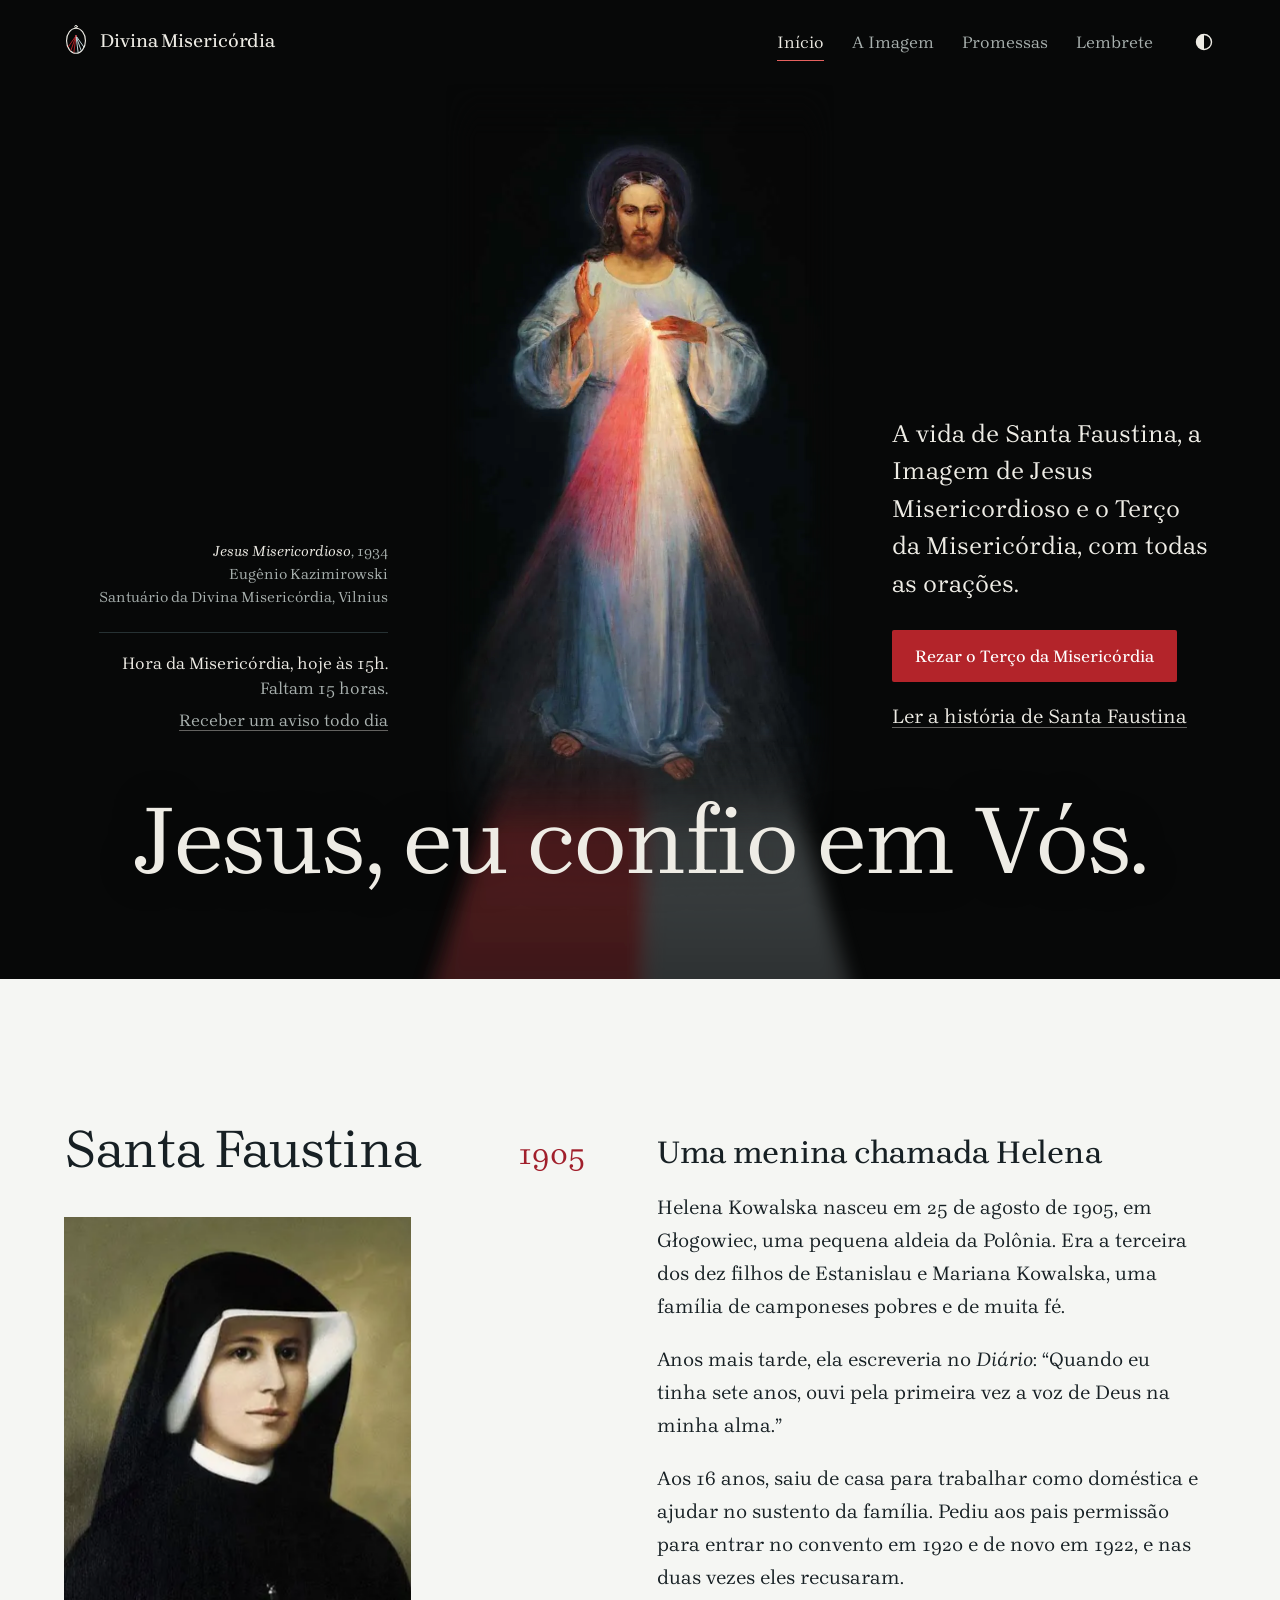
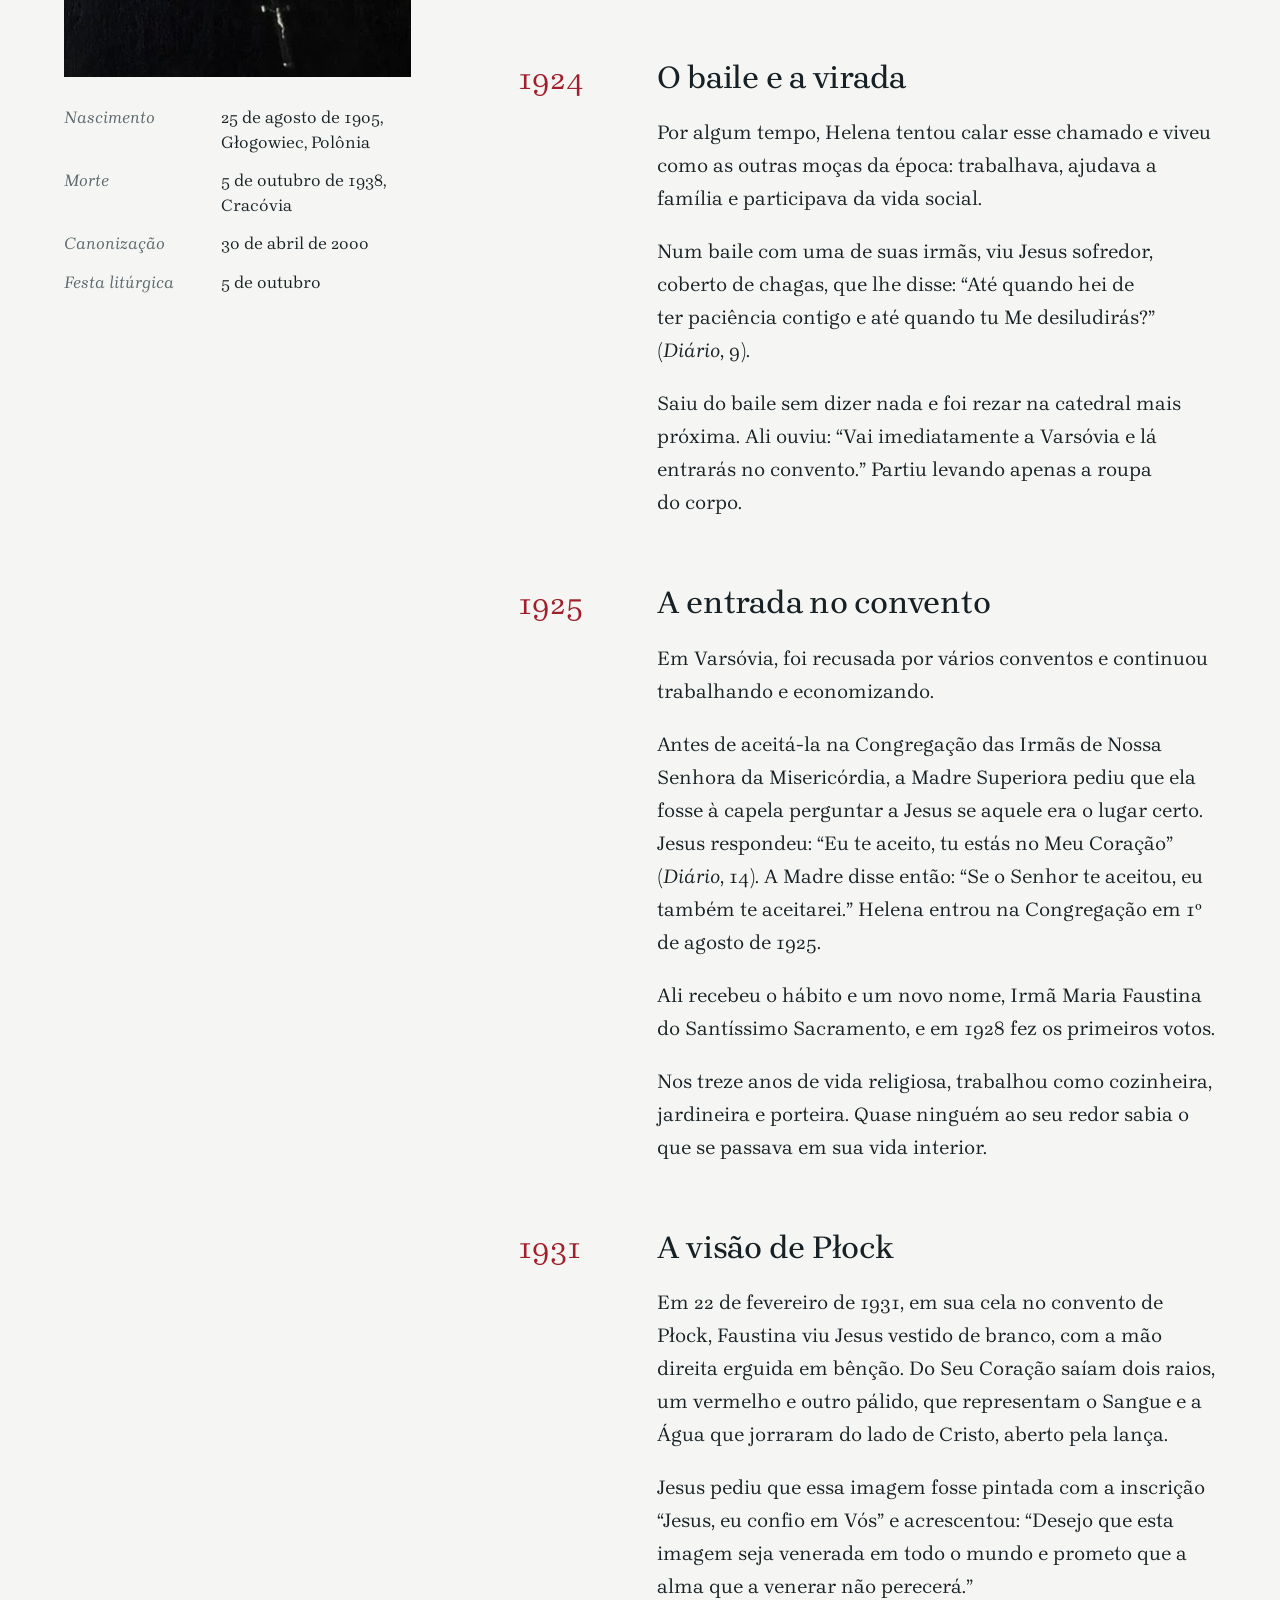
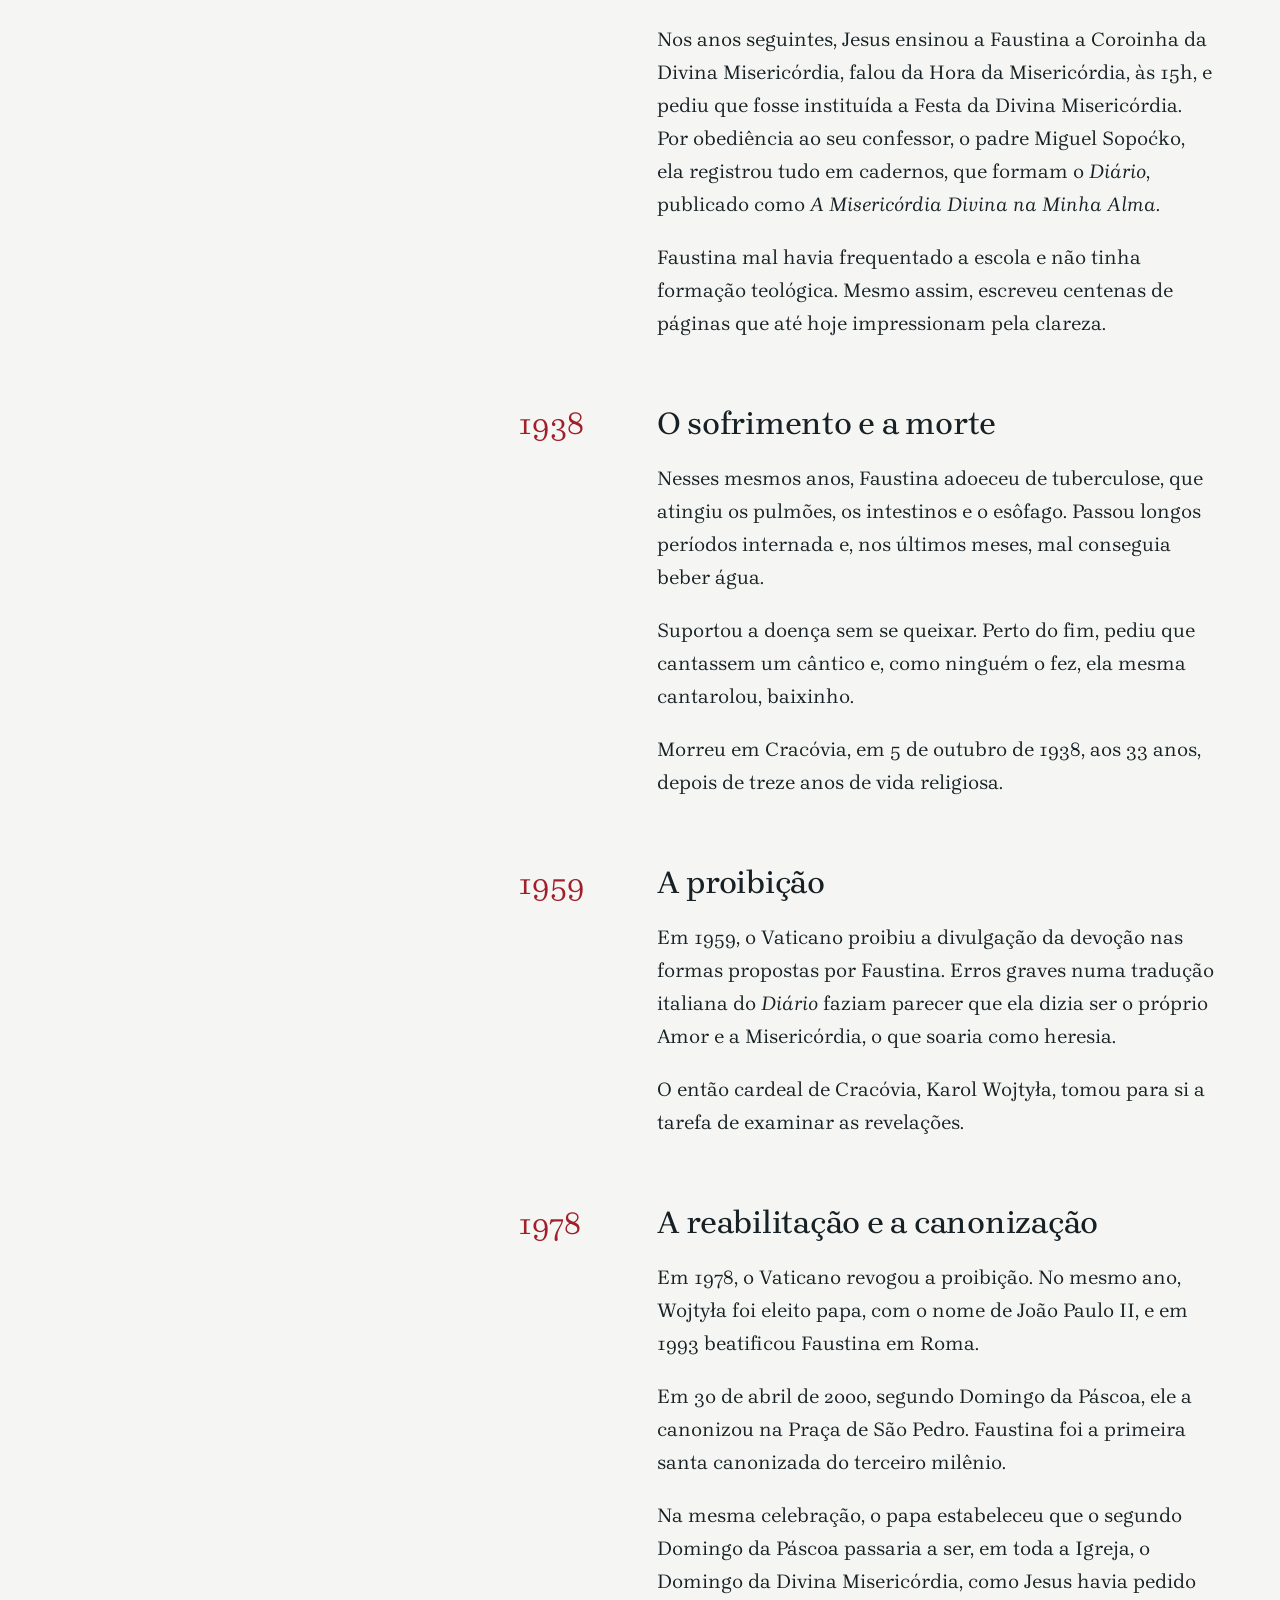
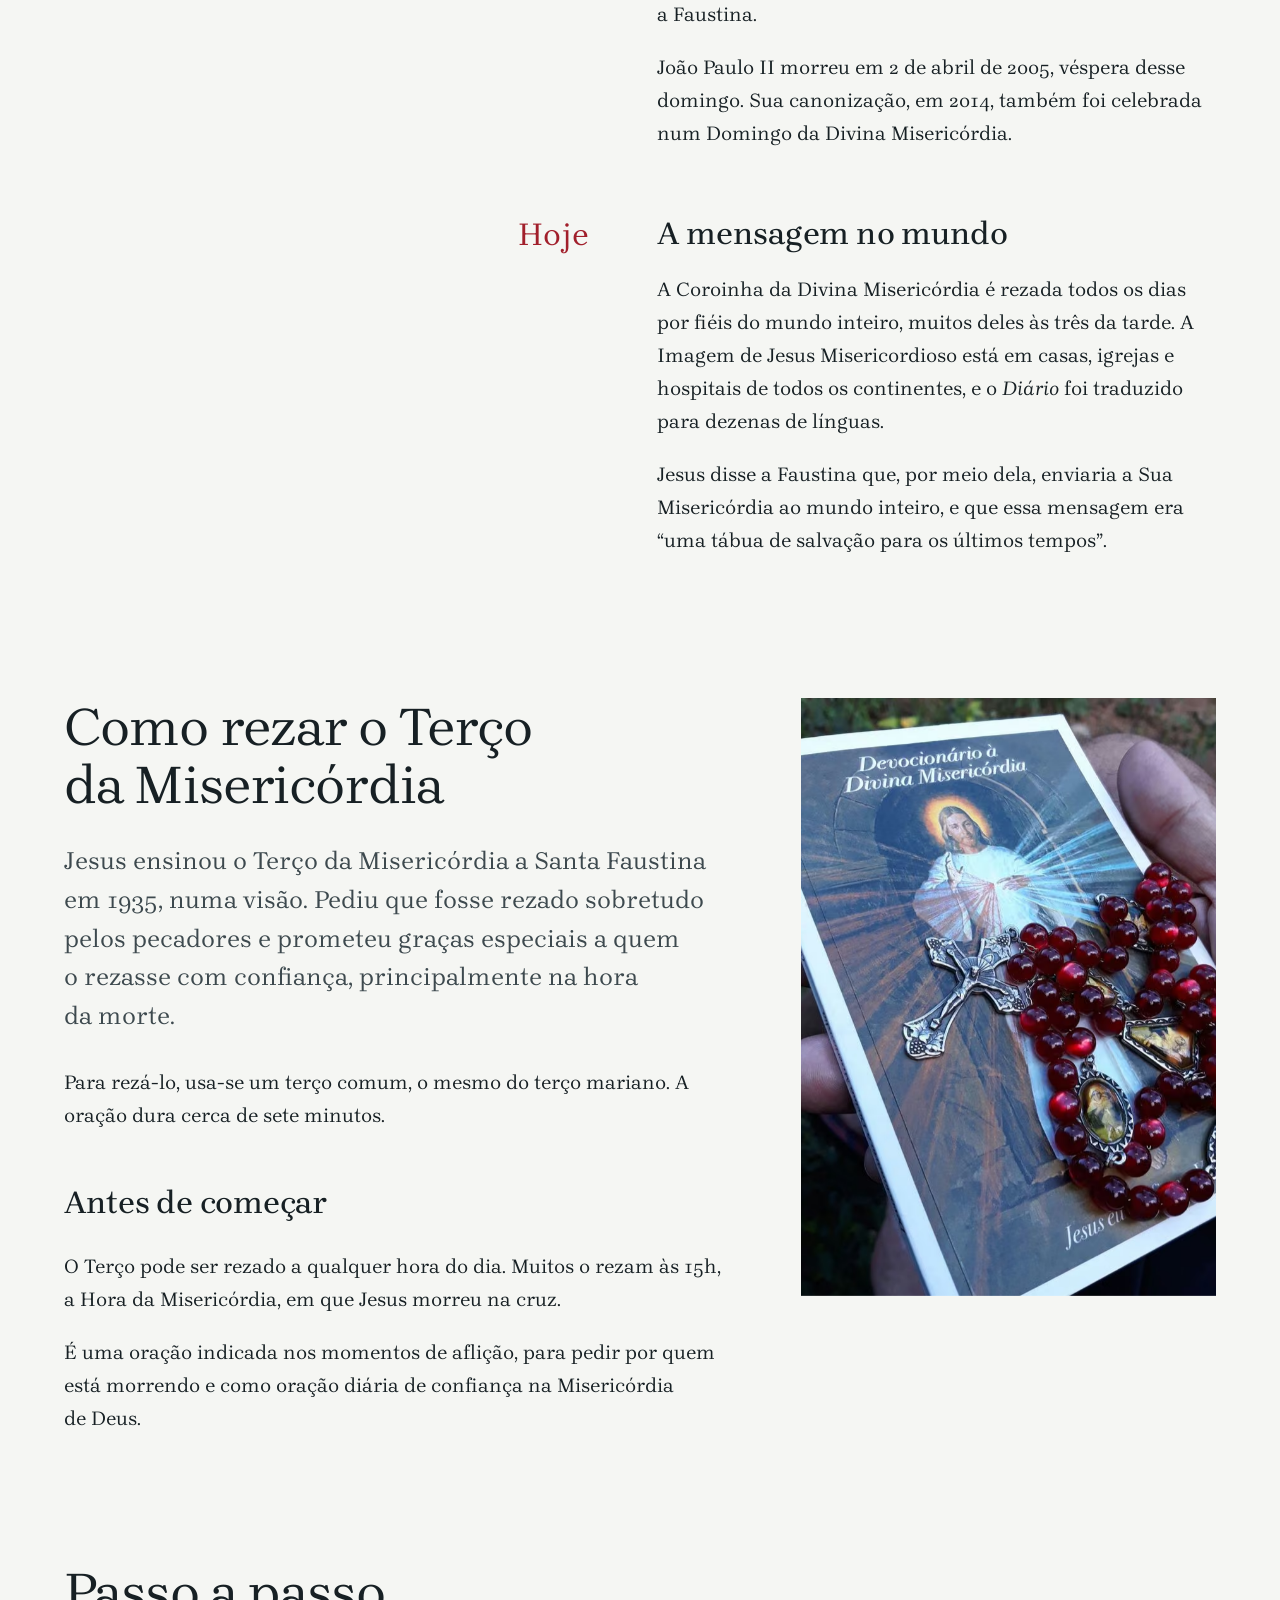
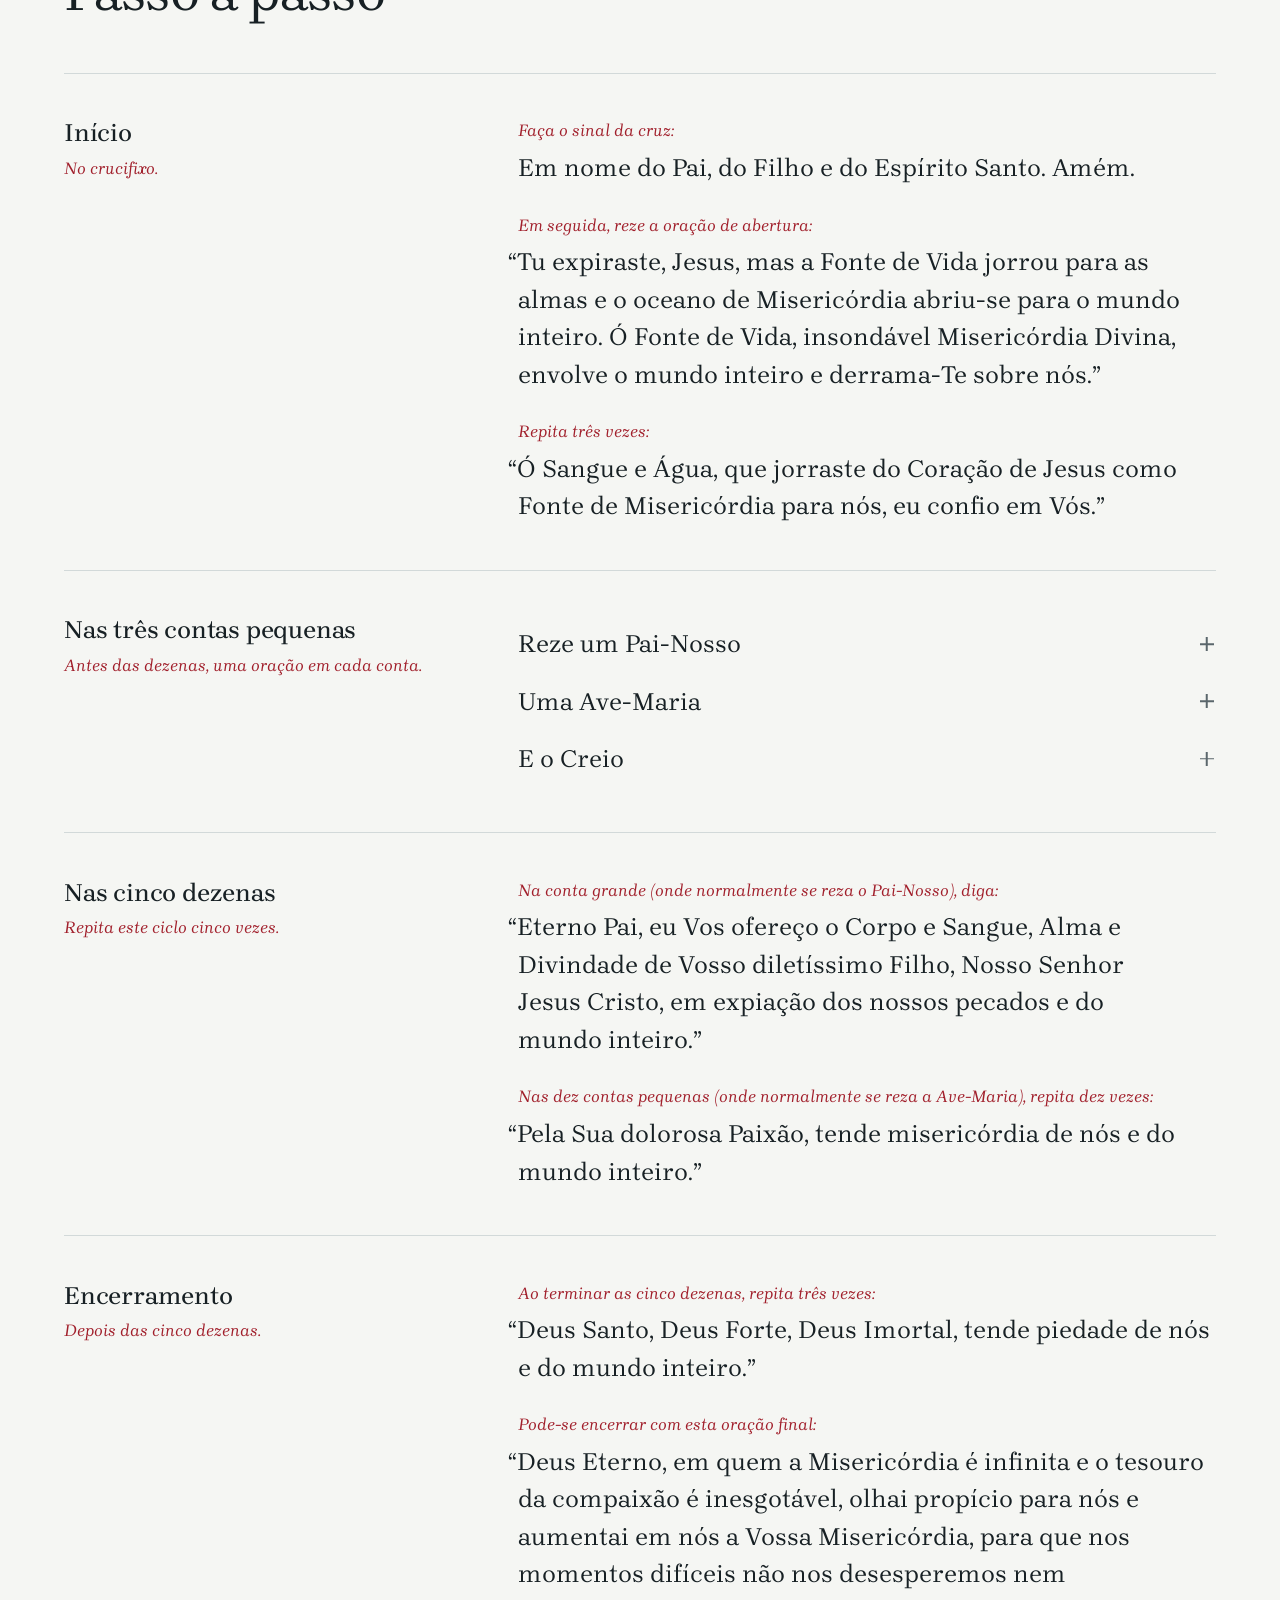
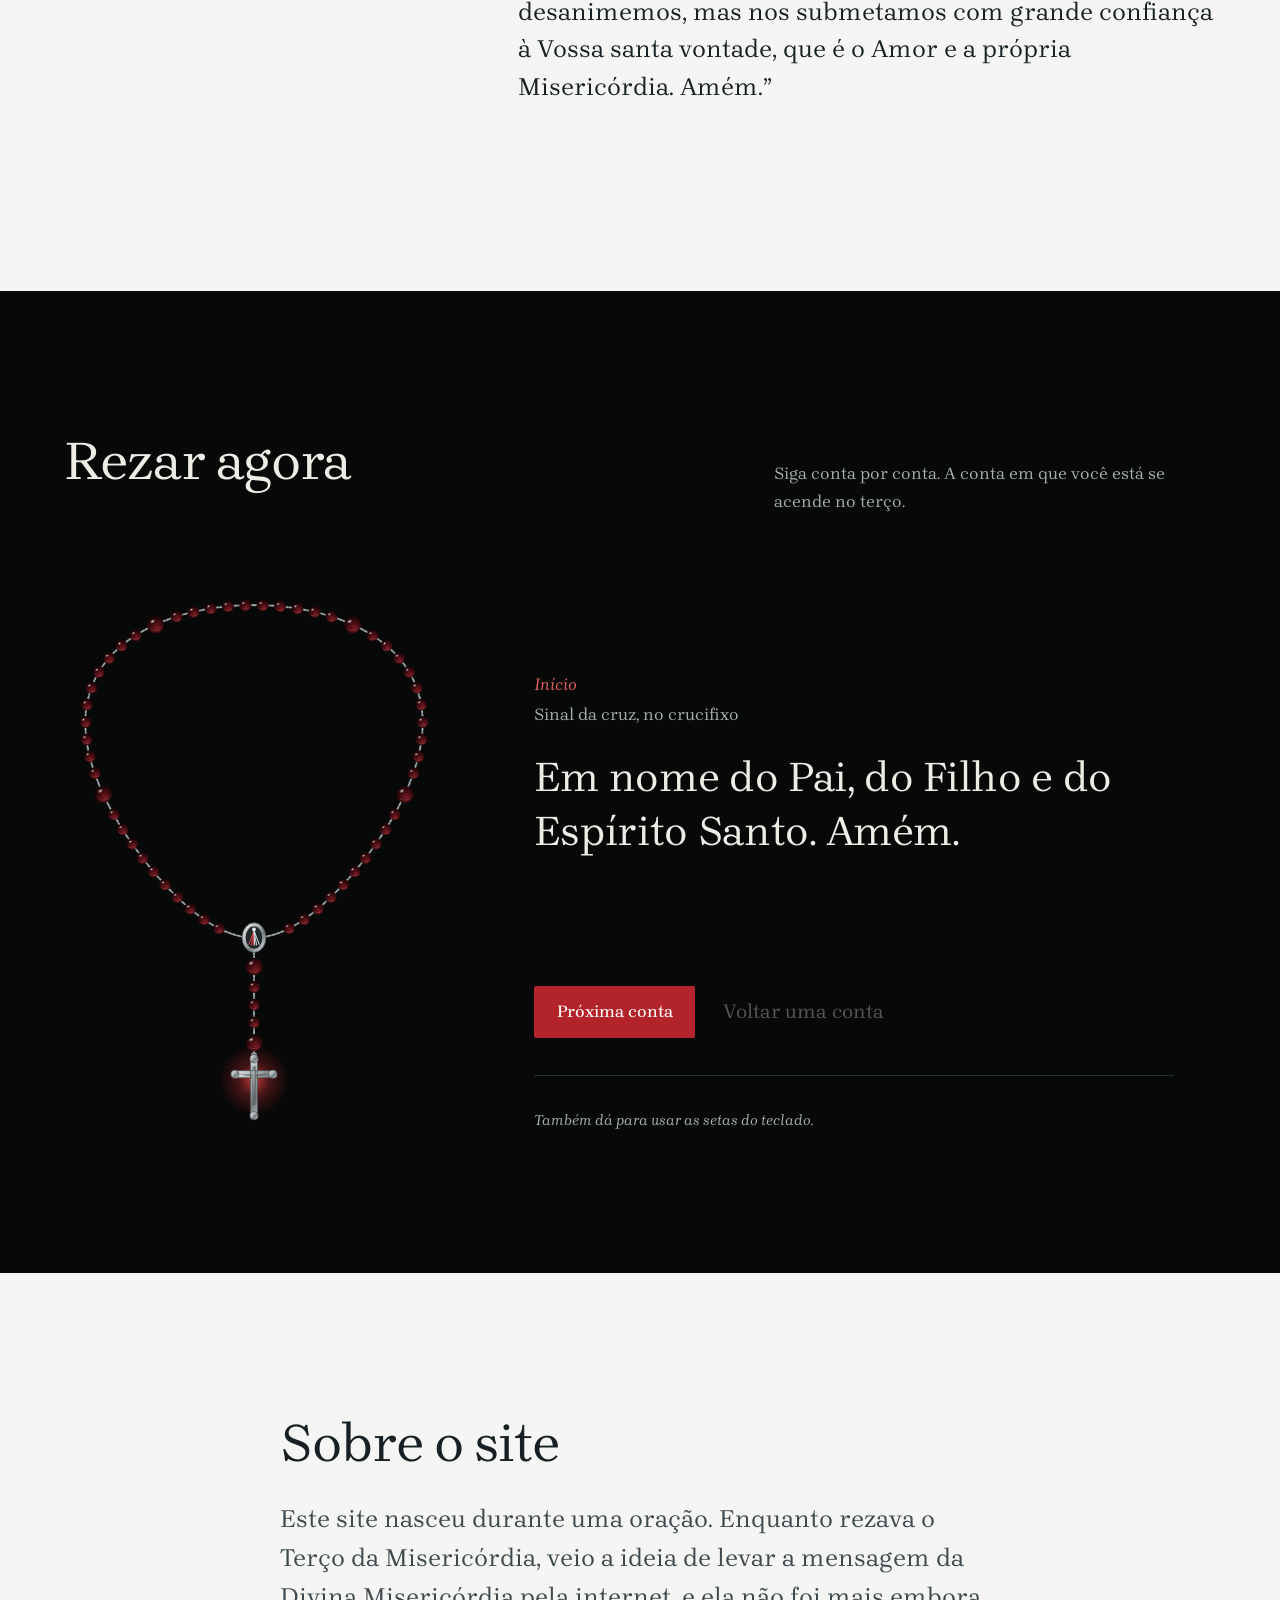
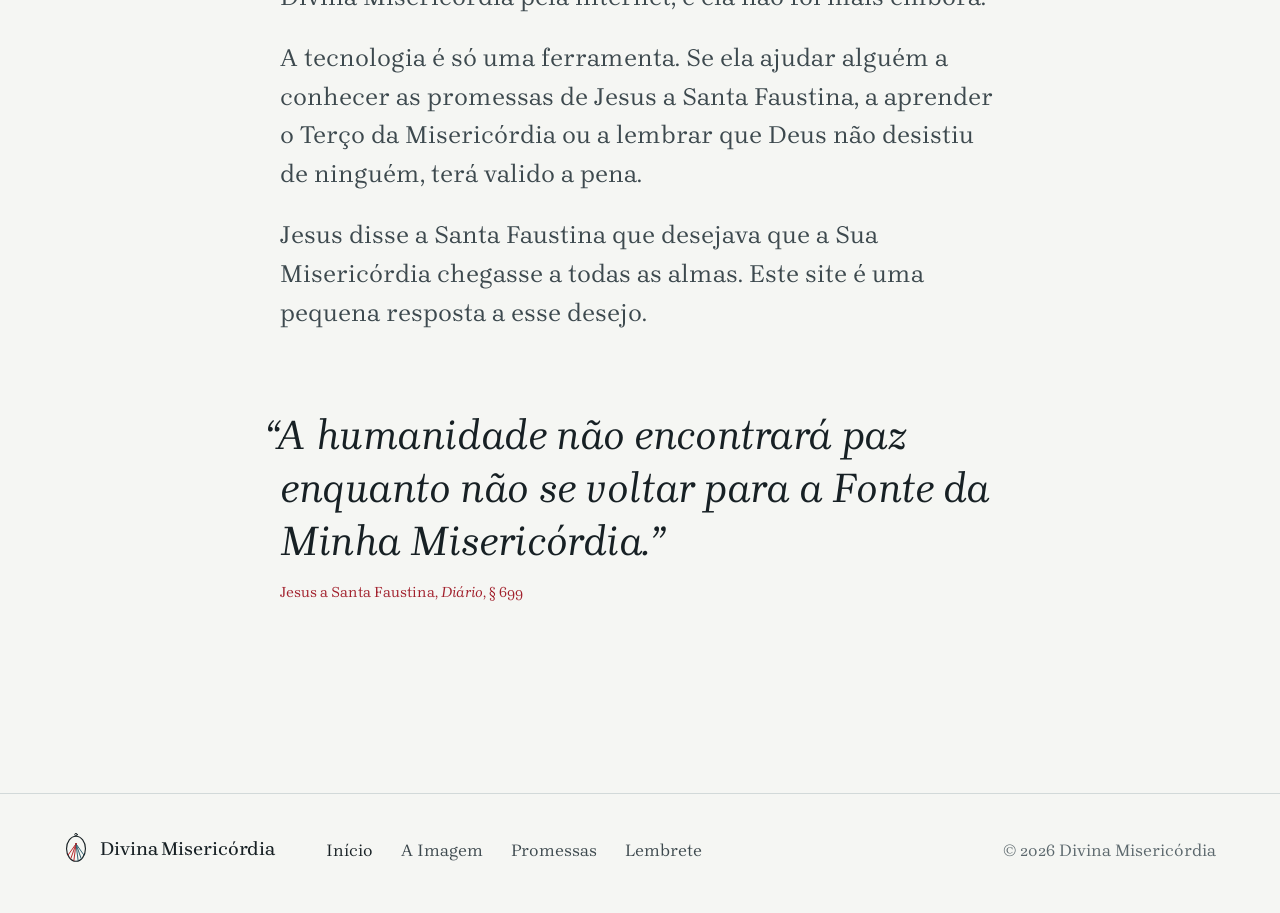
==== commit 149db423: "Leva o parallax para todas as páginas Computador: título das páginas internas se afasta como a abert" ====
--- a/index.html
+++ b/index.html
@@ -25,7 +25,7 @@
 <link rel="preload" href="assets/fonts/brygada-1918-latin.woff2" as="font" type="font/woff2" crossorigin>
 <link rel="preload" href="assets/fonts/brygada-1918-italic-latin.woff2" as="font" type="font/woff2" crossorigin>
 <script type="speculationrules">{"prerender":[{"where":{"href_matches":"/*"},"eagerness":"moderate"}]}</script>
-<link rel="stylesheet" href="assets/css/style.css?v=dm-491e980520">
+<link rel="stylesheet" href="assets/css/style.css?v=dm-fd36d3f6d7">
 <script>
   // Antes da primeira pintura, para a página já nascer do jeito certo.
   (function (h) {
@@ -419,7 +419,7 @@
   </div>
 </footer>
 
-<script src="assets/js/main.js?v=dm-491e980520" defer></script>
+<script src="assets/js/main.js?v=dm-fd36d3f6d7" defer></script>
 
 </body>
 </html>
--- a/assets/css/style.css
+++ b/assets/css/style.css
@@ -717,7 +717,7 @@
 .js-revela .rv-img img{scale:1.06;transition:scale 1.8s cubic-bezier(.16,1,.3,1)}
 .js-revela .rv-img.in{opacity:1}
 .js-revela .rv-img.in img{scale:1}
-.retrato,.foto-terco{overflow:hidden}
+.retrato,.foto-terco{overflow:hidden;overflow:clip} /* clip: corta sem virar área de rolagem, senão o parallax da foto não anda */
 @media print{.js-revela .rv,.js-revela .rv-img{opacity:1!important;translate:none!important;filter:none!important}}
 
 /* ---------- Carregamento ----------
@@ -844,8 +844,52 @@
 
     /* Os parágrafos de § nas Promessas deslizam a referência para a margem */
     .pr-ref{animation:ref-entra linear both;animation-timeline:view();animation-range:entry 10% cover 30%}
+
+    /* ----- Parallax nas outras páginas: a mesma ideia da abertura -----
+       Mais perto (sobe mais rápido): títulos de página e citações.
+       Mais longe (fica para trás): títulos de seção e fotos dentro da moldura.
+       Só transform e opacidade: o navegador move sem redesenhar. */
+    .titulo{animation:px-esmaece linear both;animation-timeline:scroll(root);animation-range:0 75vh}
+    .titulo>.h1,.titulo>.rubrica{animation:px-sobe-1 linear both;animation-timeline:scroll(root);animation-range:0 75vh}
+    .titulo>.lead{animation:px-sobe-2 linear both;animation-timeline:scroll(root);animation-range:0 75vh}
+    .titulo>.dados-linha,.titulo>.opcao-acoes{animation:px-sobe-3 linear both;animation-timeline:scroll(root);animation-range:0 75vh}
+    .terco-intro .h2,.passos>.h2,.rezar-cab .h2,.sobre .h2,.leitura>.h2,.anotada-cab .h2{animation:px-fundo linear both;animation-timeline:view();animation-range:cover 0% cover 100%}
+    .anotada-cab p,.rezar-cab p{animation:px-perto linear both;animation-timeline:view();animation-range:cover 0% cover 100%}
+    .cit-grande,.fecho figure{animation:px-perto linear both;animation-timeline:view();animation-range:cover 0% cover 100%}
+    .pr-cit{animation:px-perto-leve linear both;animation-timeline:view();animation-range:cover 0% cover 100%}
+    .foto-terco img{animation:retrato-par linear both;animation-timeline:view();animation-range:cover 0% cover 100%;scale:1.12}
+    .js-revela .foto-terco.rv-img img{scale:1.18}
+    .js-revela .foto-terco.rv-img.in img{scale:1.12}
+    .mostrador{animation:px-gira linear both;animation-timeline:view();animation-range:cover 0% cover 100%}
+    .relogio-hora{animation:px-perto linear both;animation-timeline:view();animation-range:cover 0% cover 100%}
+    .painel-quadro img{animation:px-respira linear both;animation-timeline:view(block);animation-range:cover 0% cover 100%}
   }
-}
+
+  /* Celular: só o essencial (títulos de página, fotos, citações e o
+     relógio), com deslocamentos menores. Nada preso à tela anima. */
+  @media (prefers-reduced-motion:no-preference) and (max-width:900px),(prefers-reduced-motion:no-preference) and (pointer:coarse){
+    .titulo>.h1{animation:px-sobe-m1 linear both;animation-timeline:scroll(root);animation-range:0 70vh}
+    .titulo>.lead{animation:px-sobe-m2 linear both;animation-timeline:scroll(root);animation-range:0 70vh}
+    .retrato img,.foto-terco img{animation:px-foto-m linear both;animation-timeline:view();animation-range:cover 0% cover 100%}
+    .js-revela .retrato img,.js-revela .foto-terco img{scale:1.08}
+    .cit-grande,.fecho figure{animation:px-perto-m linear both;animation-timeline:view();animation-range:cover 0% cover 100%}
+    .mostrador{animation:px-gira-m linear both;animation-timeline:view();animation-range:cover 0% cover 100%}
+  }
+}
+@keyframes px-esmaece{to{opacity:.15}}
+@keyframes px-sobe-1{to{transform:translateY(-150px)}}
+@keyframes px-sobe-2{to{transform:translateY(-80px)}}
+@keyframes px-sobe-3{to{transform:translateY(-36px)}}
+@keyframes px-fundo{from{transform:translateY(-26px)}to{transform:translateY(26px)}}
+@keyframes px-perto{from{transform:translateY(34px)}to{transform:translateY(-34px)}}
+@keyframes px-perto-leve{from{transform:translateY(16px)}to{transform:translateY(-16px)}}
+@keyframes px-gira{from{transform:rotate(-14deg) scale(.94)}to{transform:rotate(8deg) scale(1)}}
+@keyframes px-respira{from{transform:scale(1.04)}50%{transform:scale(1)}to{transform:scale(1.04)}}
+@keyframes px-sobe-m1{to{transform:translateY(-60px)}}
+@keyframes px-sobe-m2{to{transform:translateY(-28px)}}
+@keyframes px-foto-m{from{transform:translateY(-3%)}to{transform:translateY(3%)}}
+@keyframes px-perto-m{from{transform:translateY(16px)}to{transform:translateY(-16px)}}
+@keyframes px-gira-m{from{transform:rotate(-8deg)}to{transform:rotate(4deg)}}
 @keyframes progresso-cresce{from{transform:scaleX(0)}to{transform:scaleX(1)}}
 @keyframes altar-sai{to{translate:0 30%;scale:.92;opacity:.3}}
 @keyframes raios-fundo{to{translate:0 12%}}
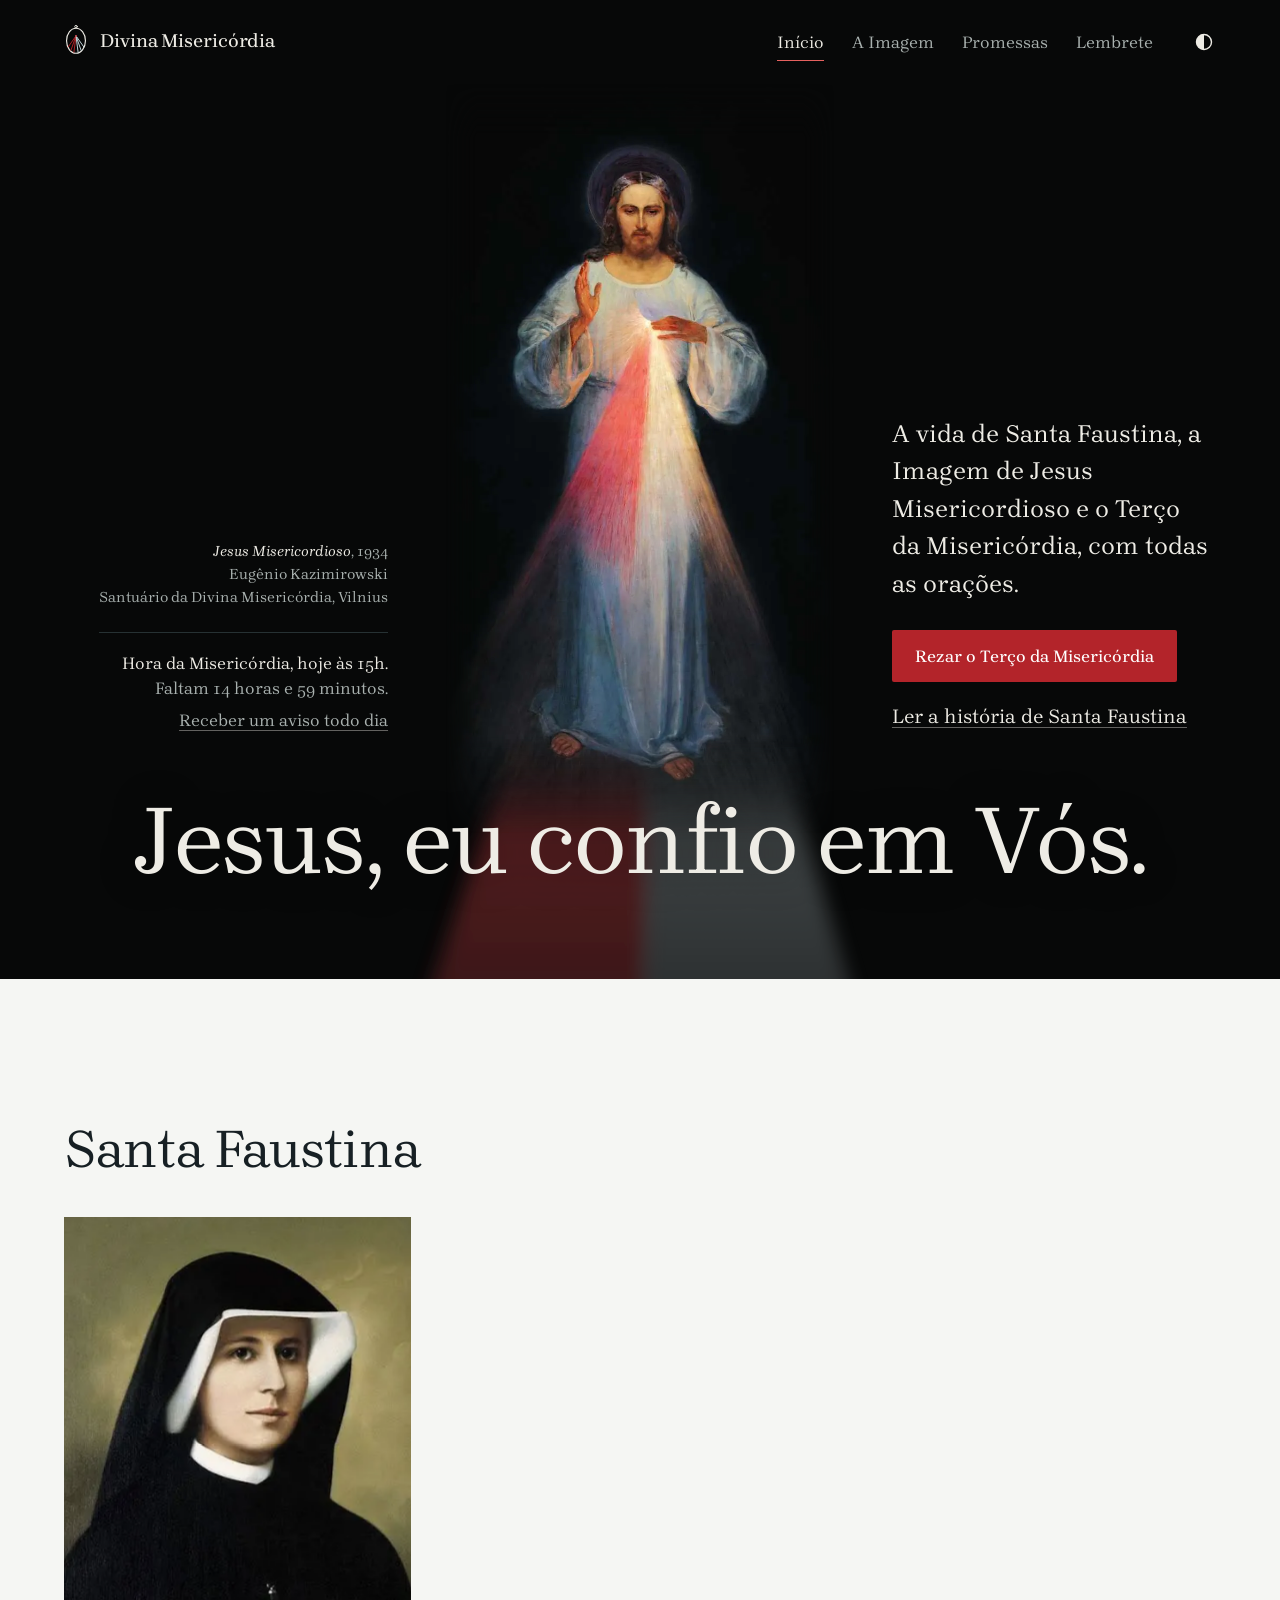
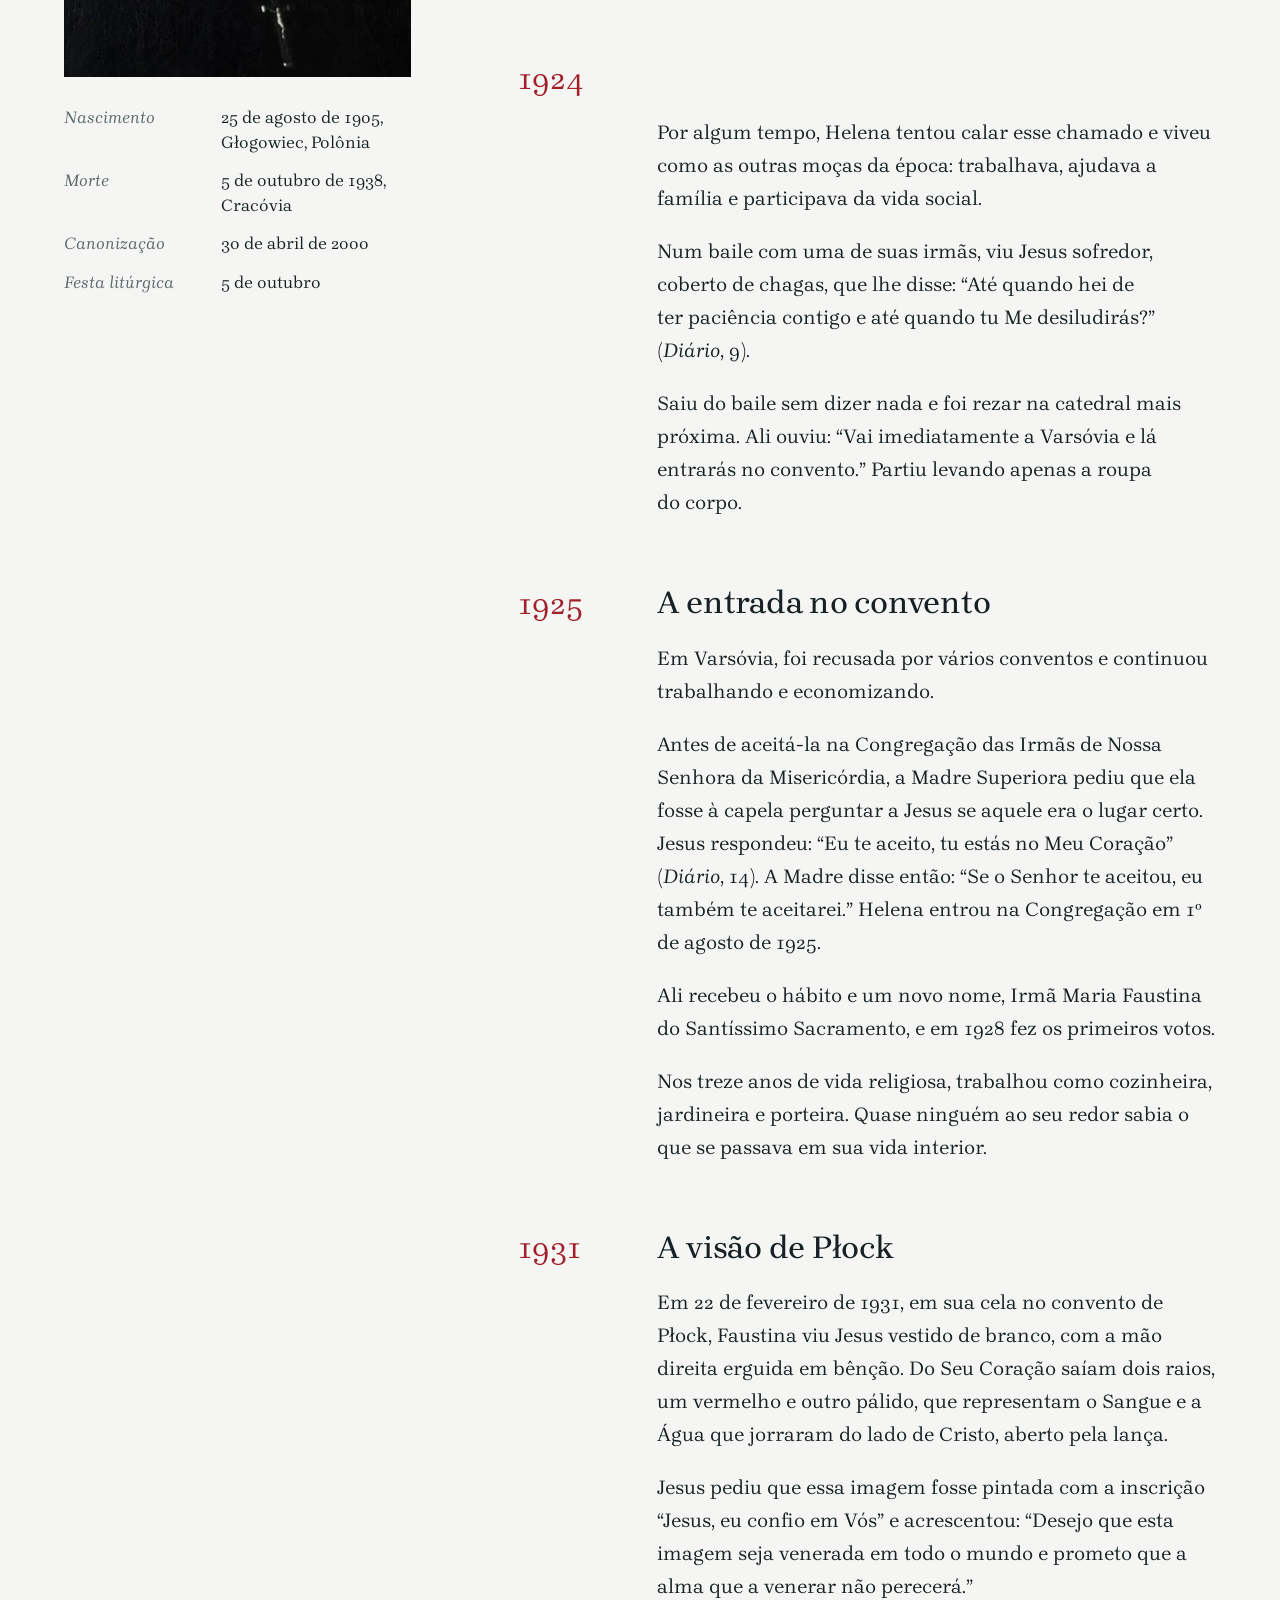
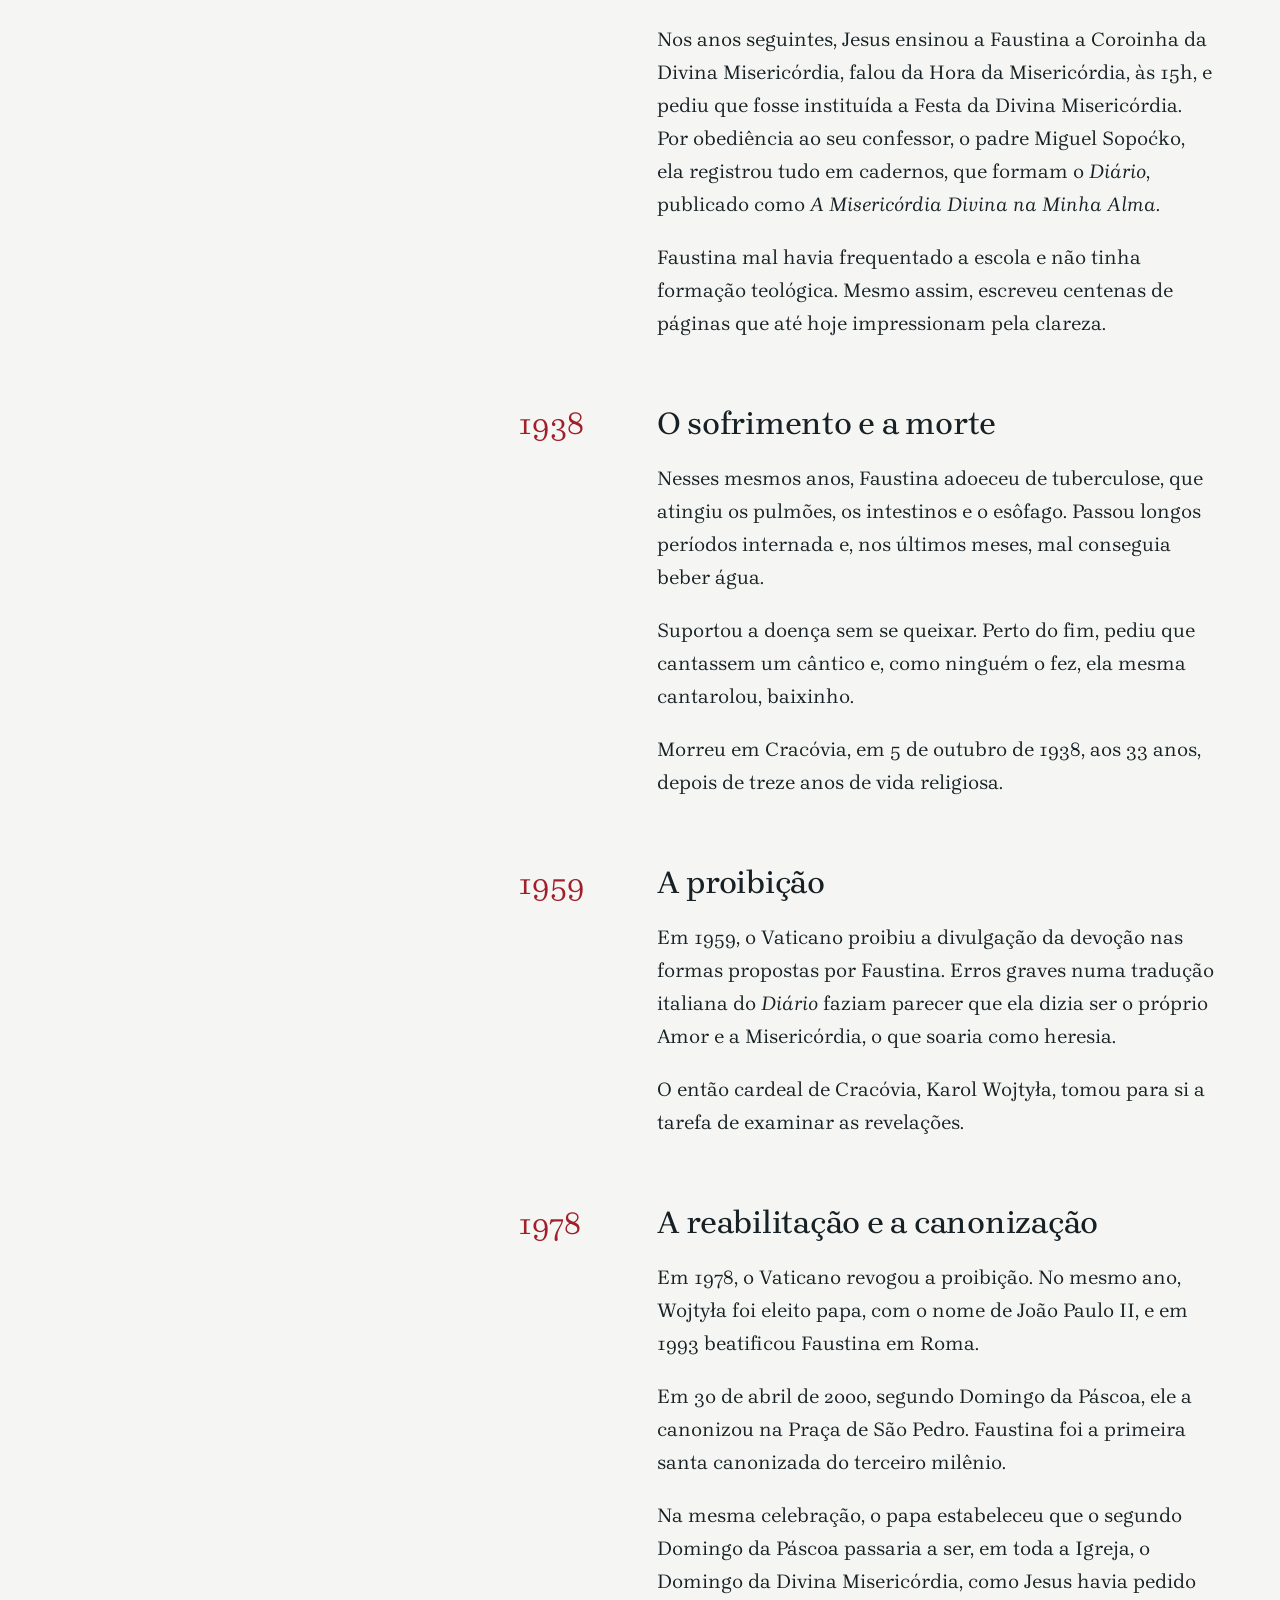
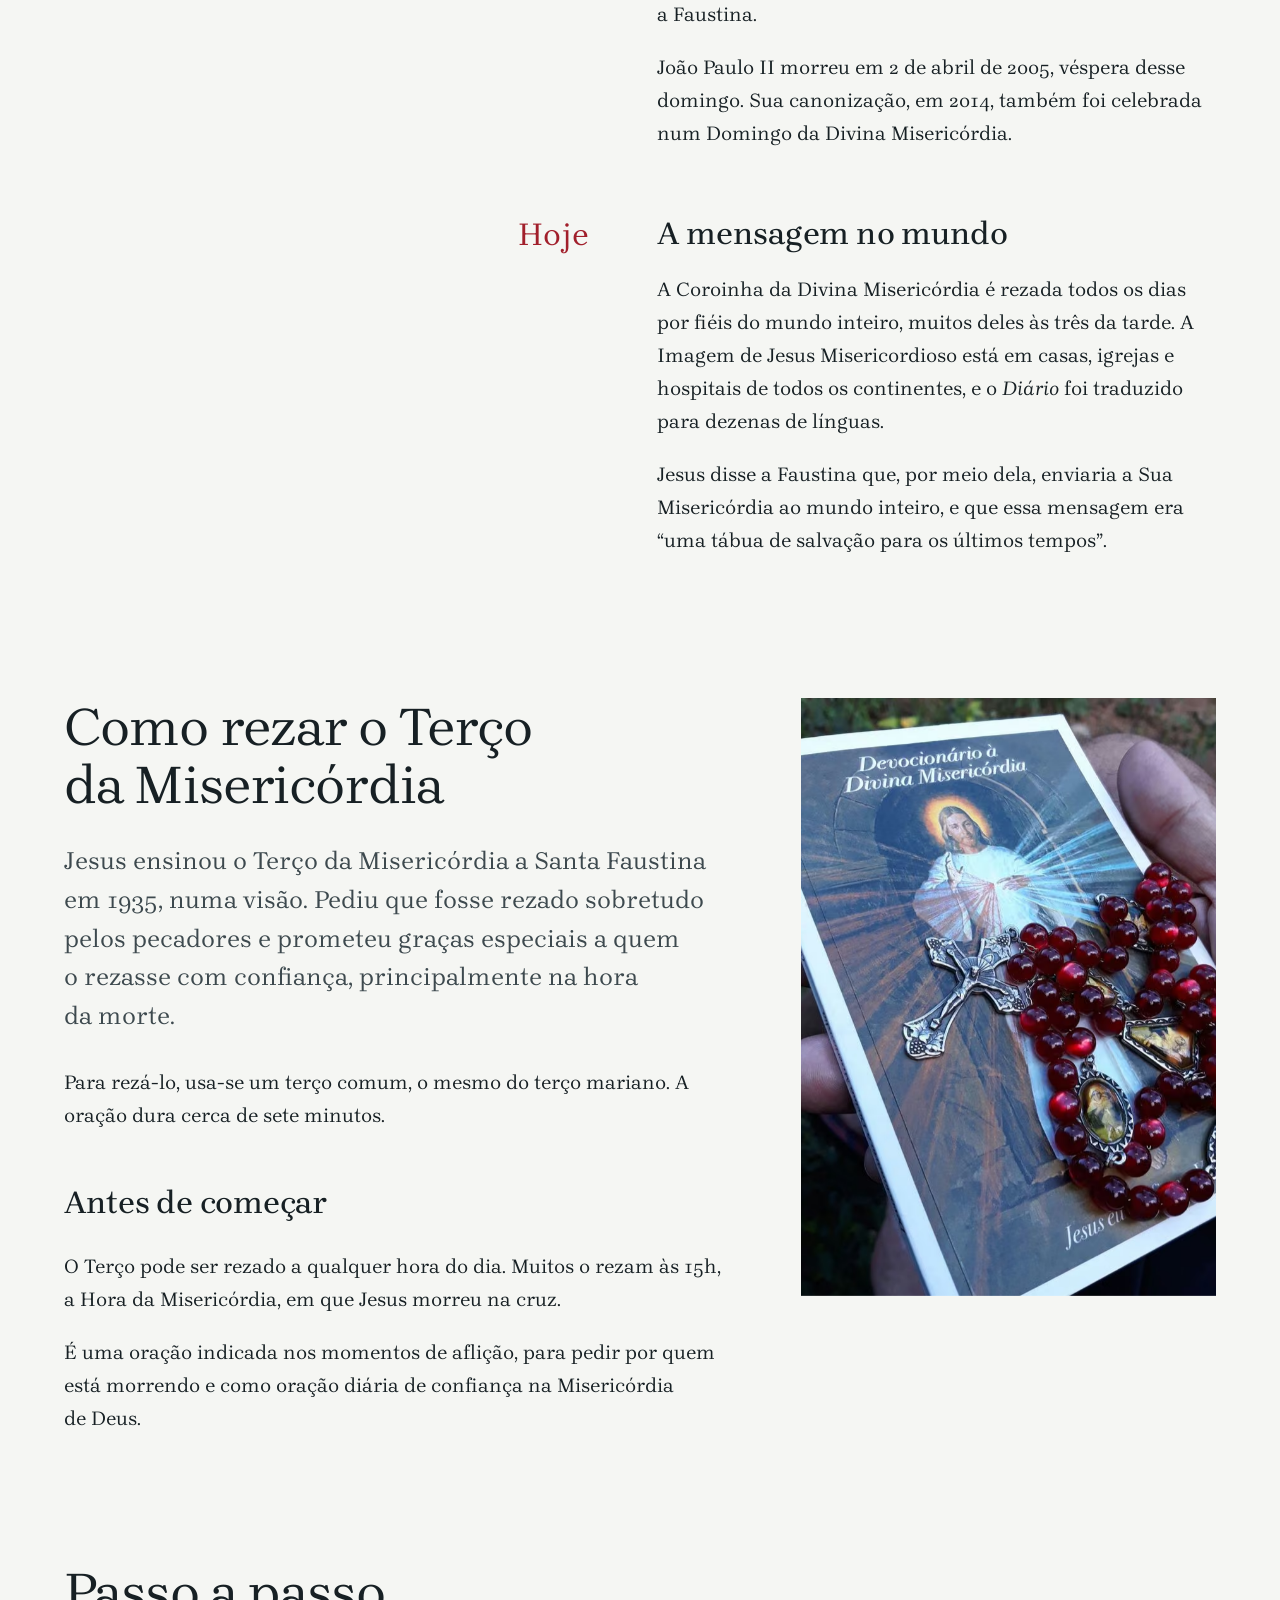
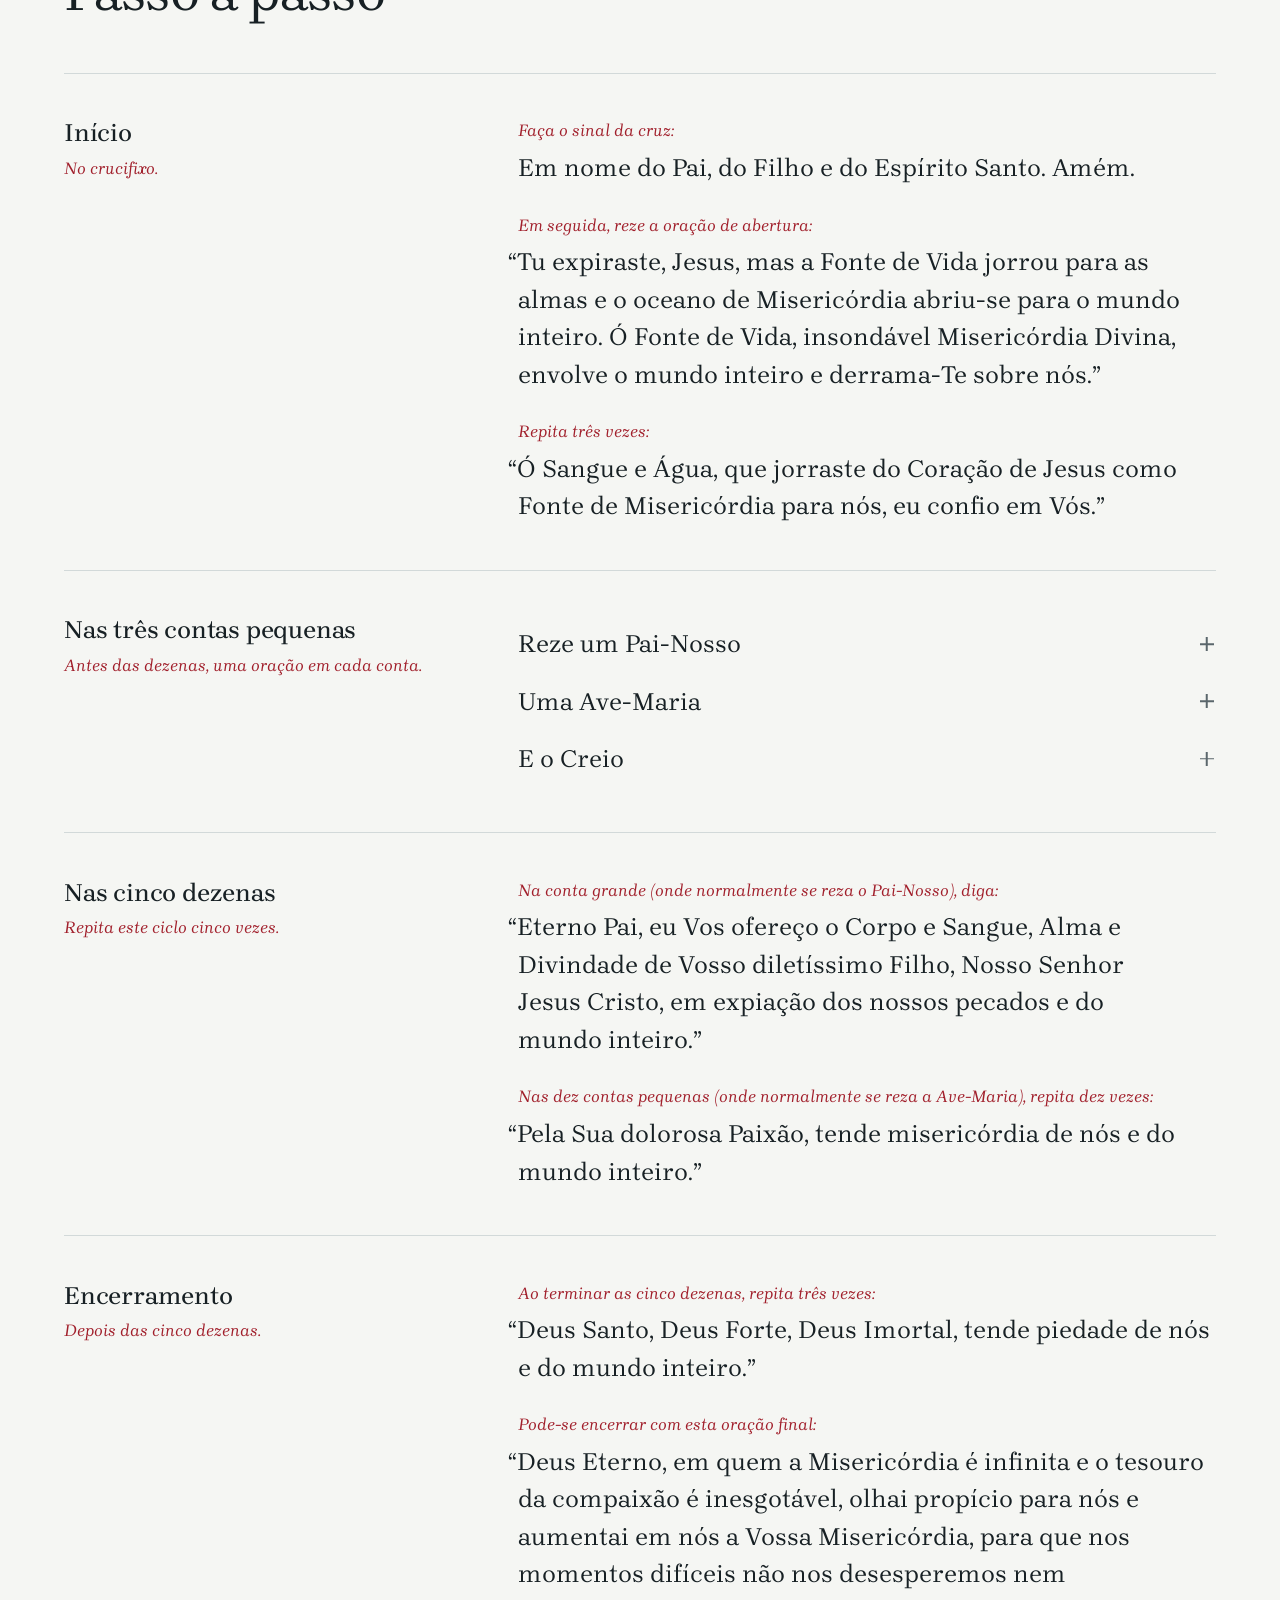
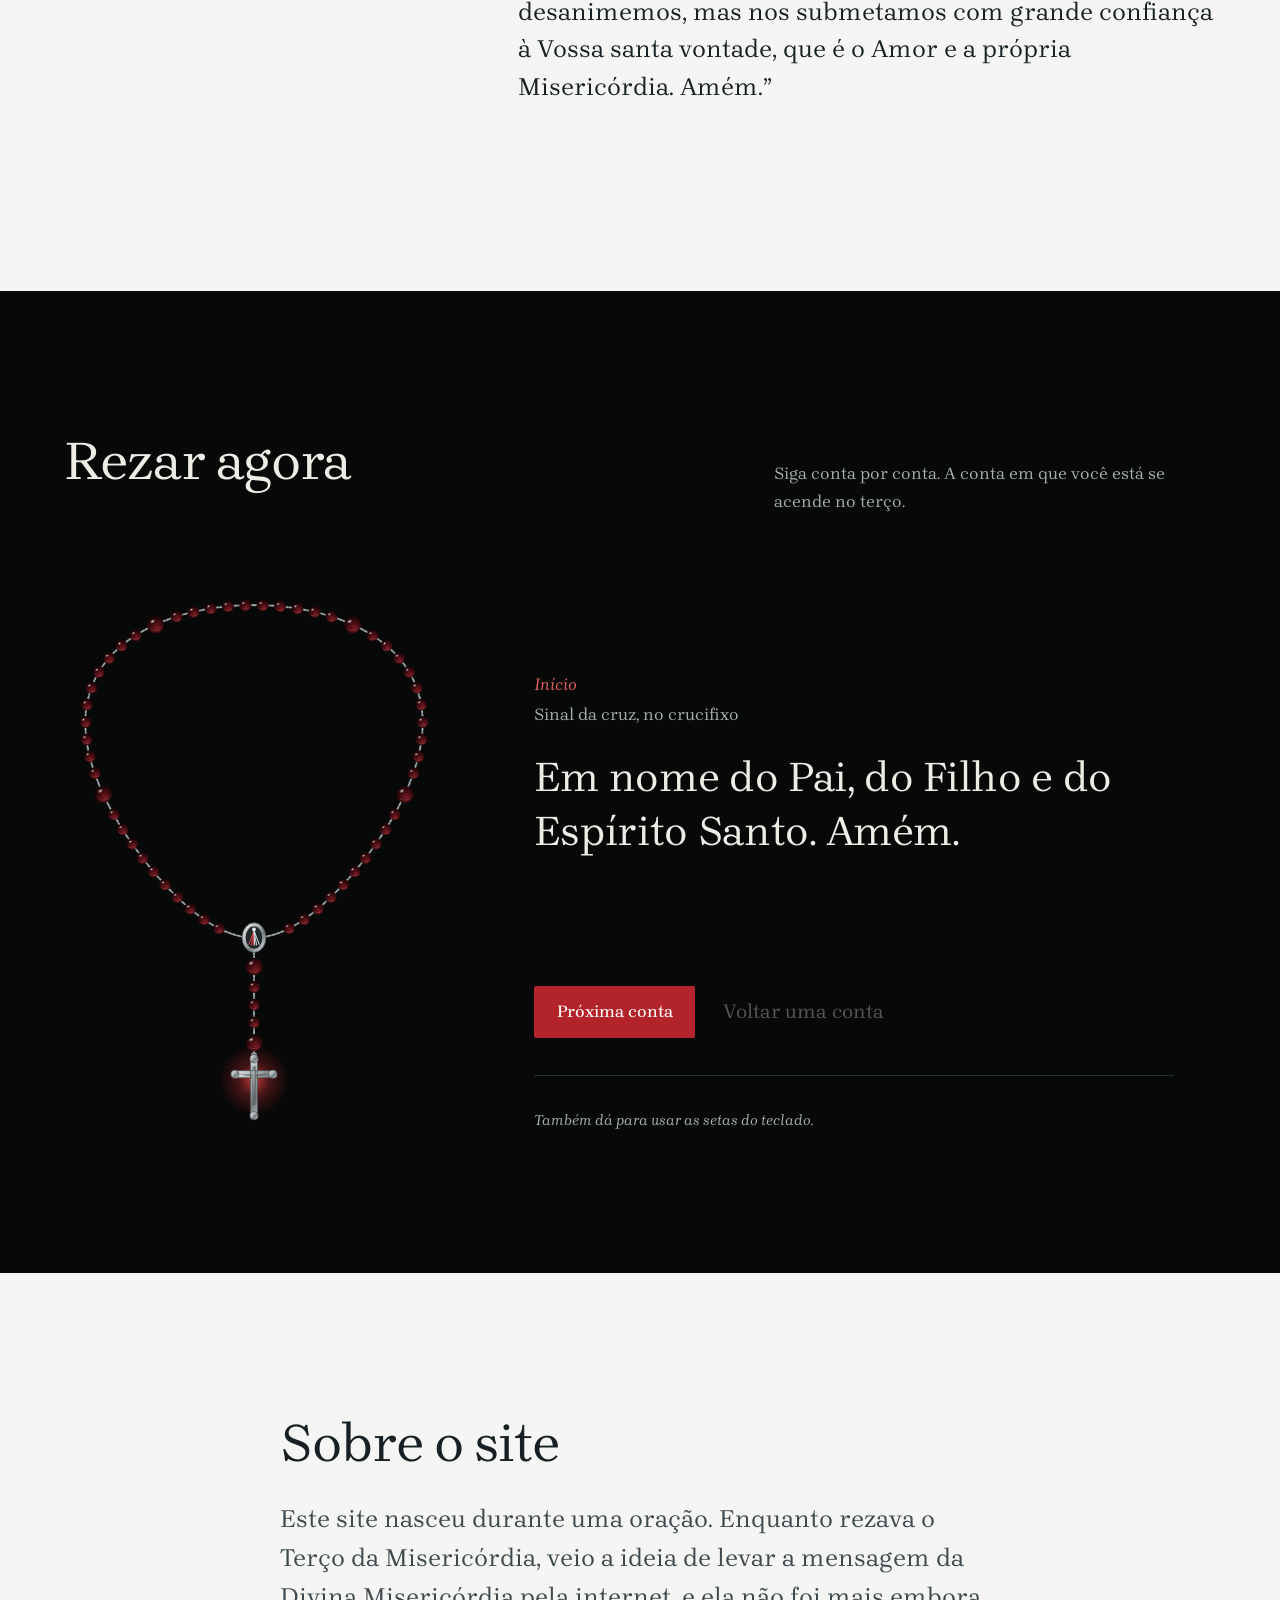
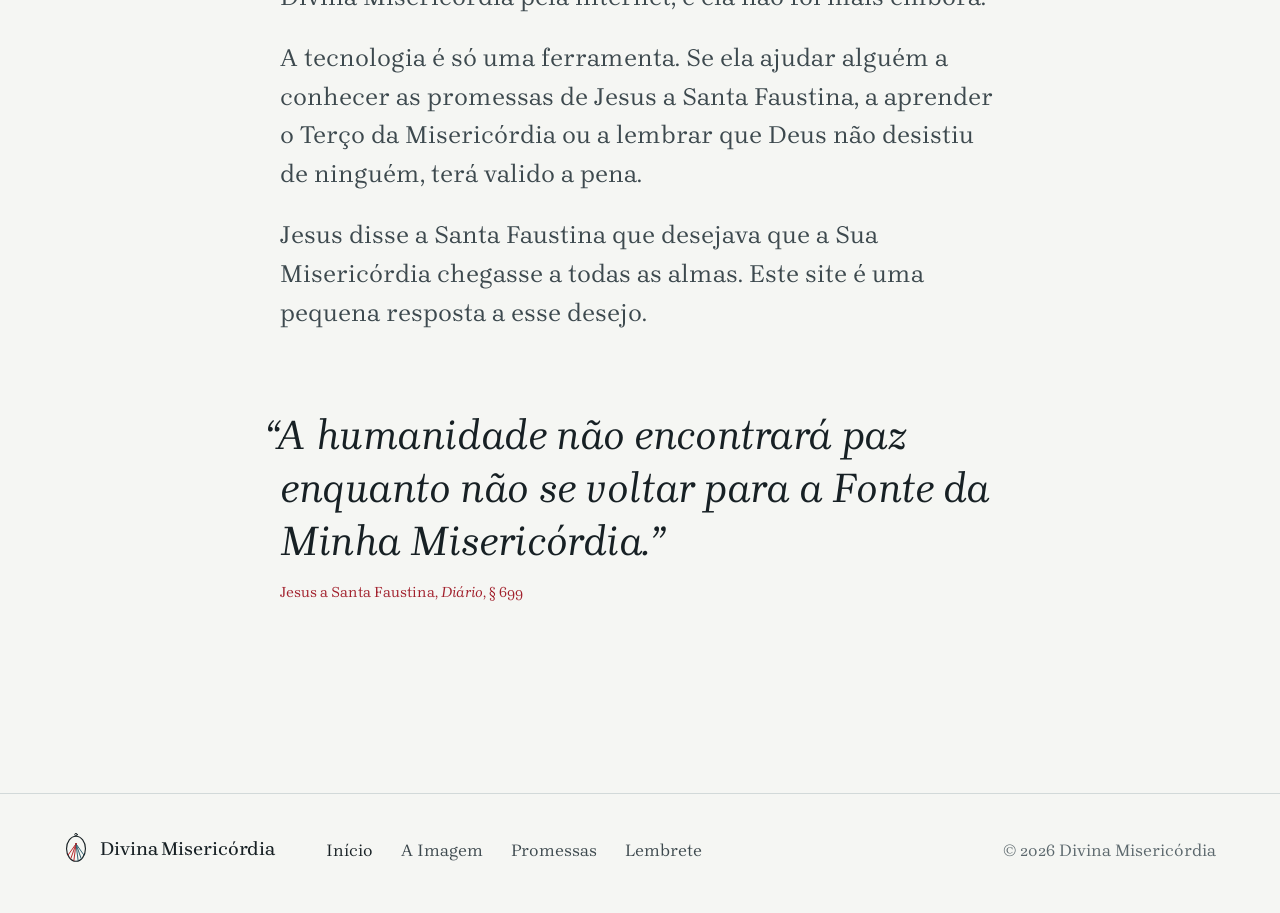
==== commit 01cdc3b1: "Tira as anotações PENDENTE das imagens Co-Authored-By: Claude Opus 5.5 <noreply@anthropic.com> Claud" ====
--- a/index.html
+++ b/index.html
@@ -25,7 +25,7 @@
 <link rel="preload" href="assets/fonts/brygada-1918-latin.woff2" as="font" type="font/woff2" crossorigin>
 <link rel="preload" href="assets/fonts/brygada-1918-italic-latin.woff2" as="font" type="font/woff2" crossorigin>
 <script type="speculationrules">{"prerender":[{"where":{"href_matches":"/*"},"eagerness":"moderate"}]}</script>
-<link rel="stylesheet" href="assets/css/style.css?v=dm-fd36d3f6d7">
+<link rel="stylesheet" href="assets/css/style.css?v=dm-7ed503e1a8">
 <script>
   // Antes da primeira pintura, para a página já nascer do jeito certo.
   (function (h) {
@@ -130,7 +130,6 @@
       </svg>
       </div></div>
       <picture><source srcset="assets/img/jesus-misericordioso.webp" type="image/webp"><img src="assets/img/jesus-misericordioso.jpg" width="726" height="1414" fetchpriority="high" alt="Pintura de Jesus vestido de branco sobre fundo escuro, com a mão direita erguida em bênção e a esquerda sobre o peito, de onde saem um raio vermelho e um raio pálido."></picture>
-      <!-- PENDENTE: confirmar a fonte do arquivo e a licença com o responsável pelo site. -->
     </figure>
 
     <div class="altar-lado altar-esq">
@@ -156,7 +155,6 @@
       <h2 id="h-faustina" class="h2">Santa Faustina</h2>
       <figure class="retrato">
         <picture><source srcset="assets/img/santa-faustina.webp" type="image/webp"><img src="assets/img/santa-faustina.jpg" width="452" height="600" loading="lazy" alt="Retrato pintado de Santa Faustina com o hábito preto e o véu branco das Irmãs de Nossa Senhora da Misericórdia, com um crucifixo no peito."></picture>
-        <!-- PENDENTE: autor, fonte e licença do retrato. -->
       </figure>
       <dl class="dados">
         <div><dt>Nascimento</dt><dd>25 de agosto de 1905, Głogowiec, Polônia</dd></div>
@@ -285,7 +283,6 @@
       </div>
       <figure class="foto-terco">
         <picture><source srcset="assets/img/terco-devocionario.avif" type="image/avif"><source srcset="assets/img/terco-devocionario.webp" type="image/webp"><img src="assets/img/terco-devocionario.jpg" width="736" height="1177" loading="lazy" alt="Mão segurando um devocionário à Divina Misericórdia, com a Imagem de Jesus Misericordioso na capa, e sobre ele um terço de contas vermelhas com crucifixo e medalhas."></picture>
-        <!-- PENDENTE: autor da foto. -->
         <figcaption class="legenda">Devocionário à Divina Misericórdia e um terço comum.</figcaption>
       </figure>
     </div>
@@ -419,7 +416,7 @@
   </div>
 </footer>
 
-<script src="assets/js/main.js?v=dm-fd36d3f6d7" defer></script>
+<script src="assets/js/main.js?v=dm-7ed503e1a8" defer></script>
 
 </body>
 </html>
